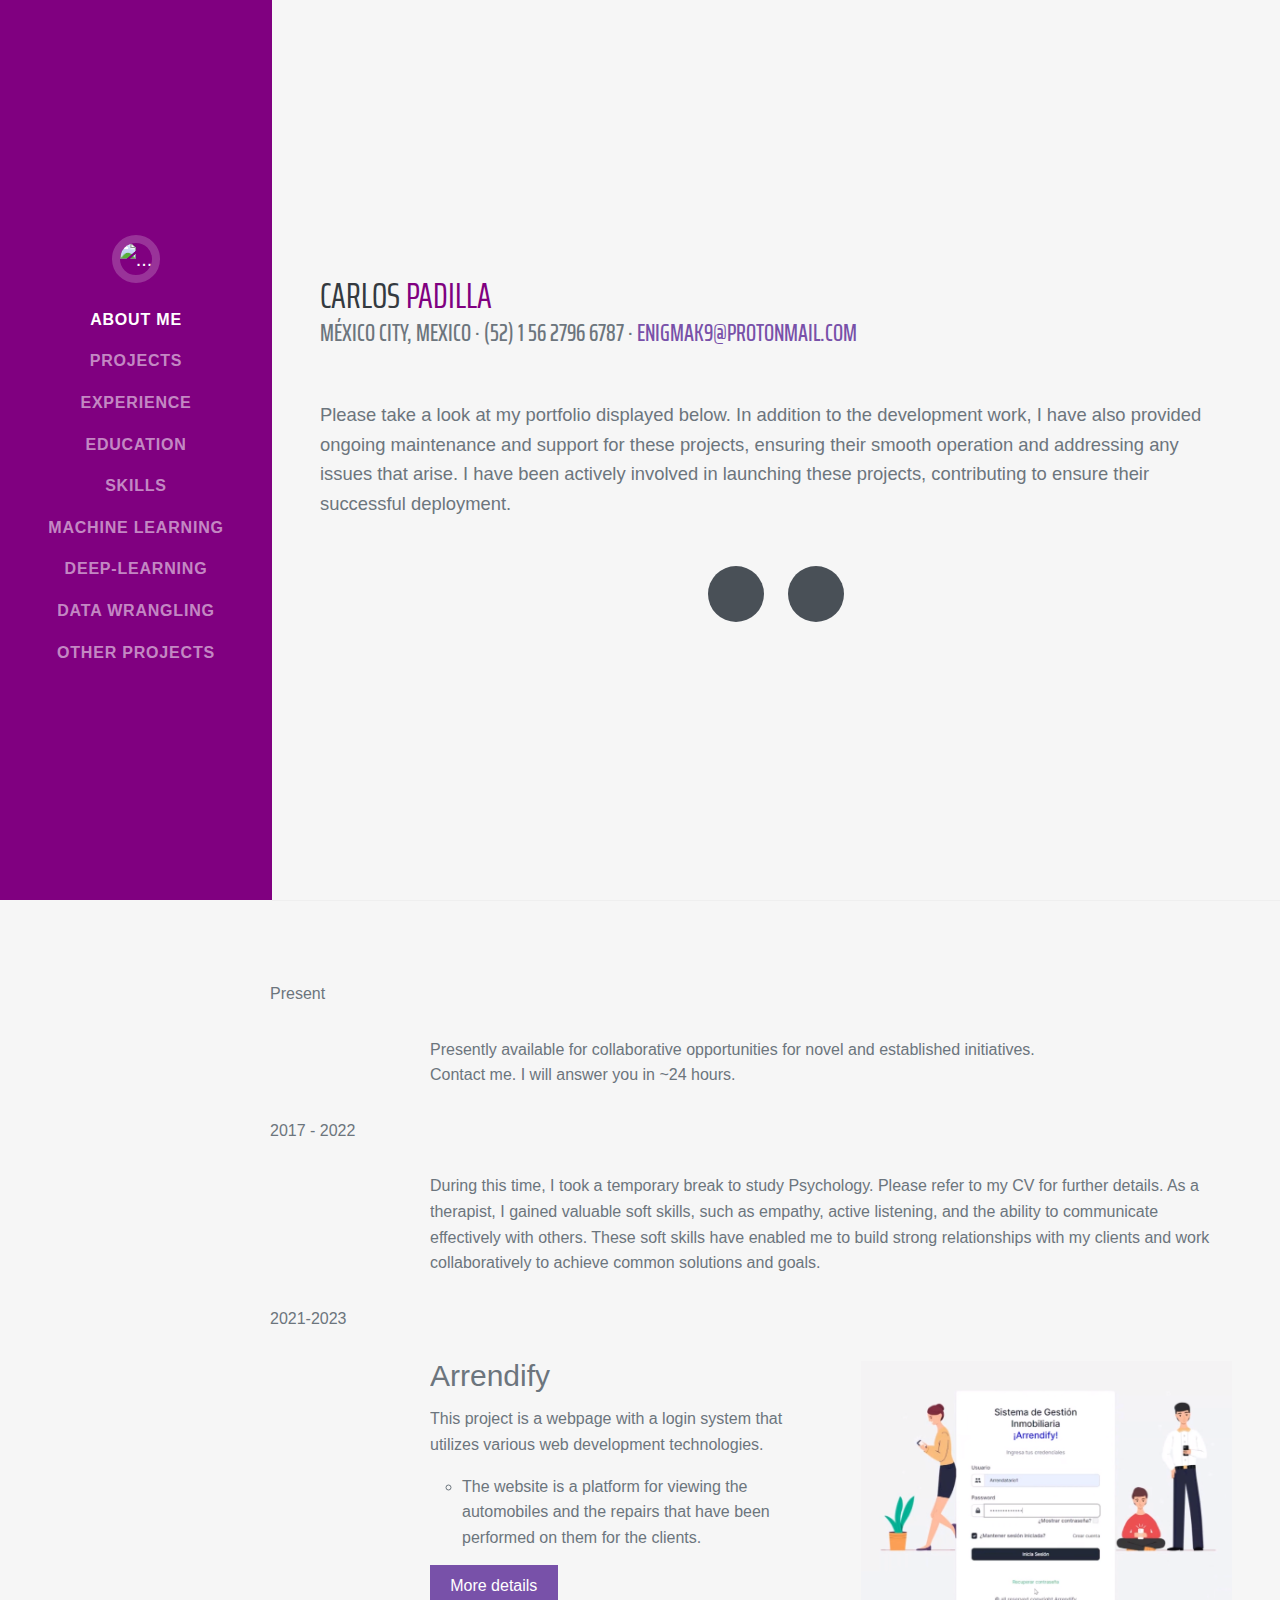
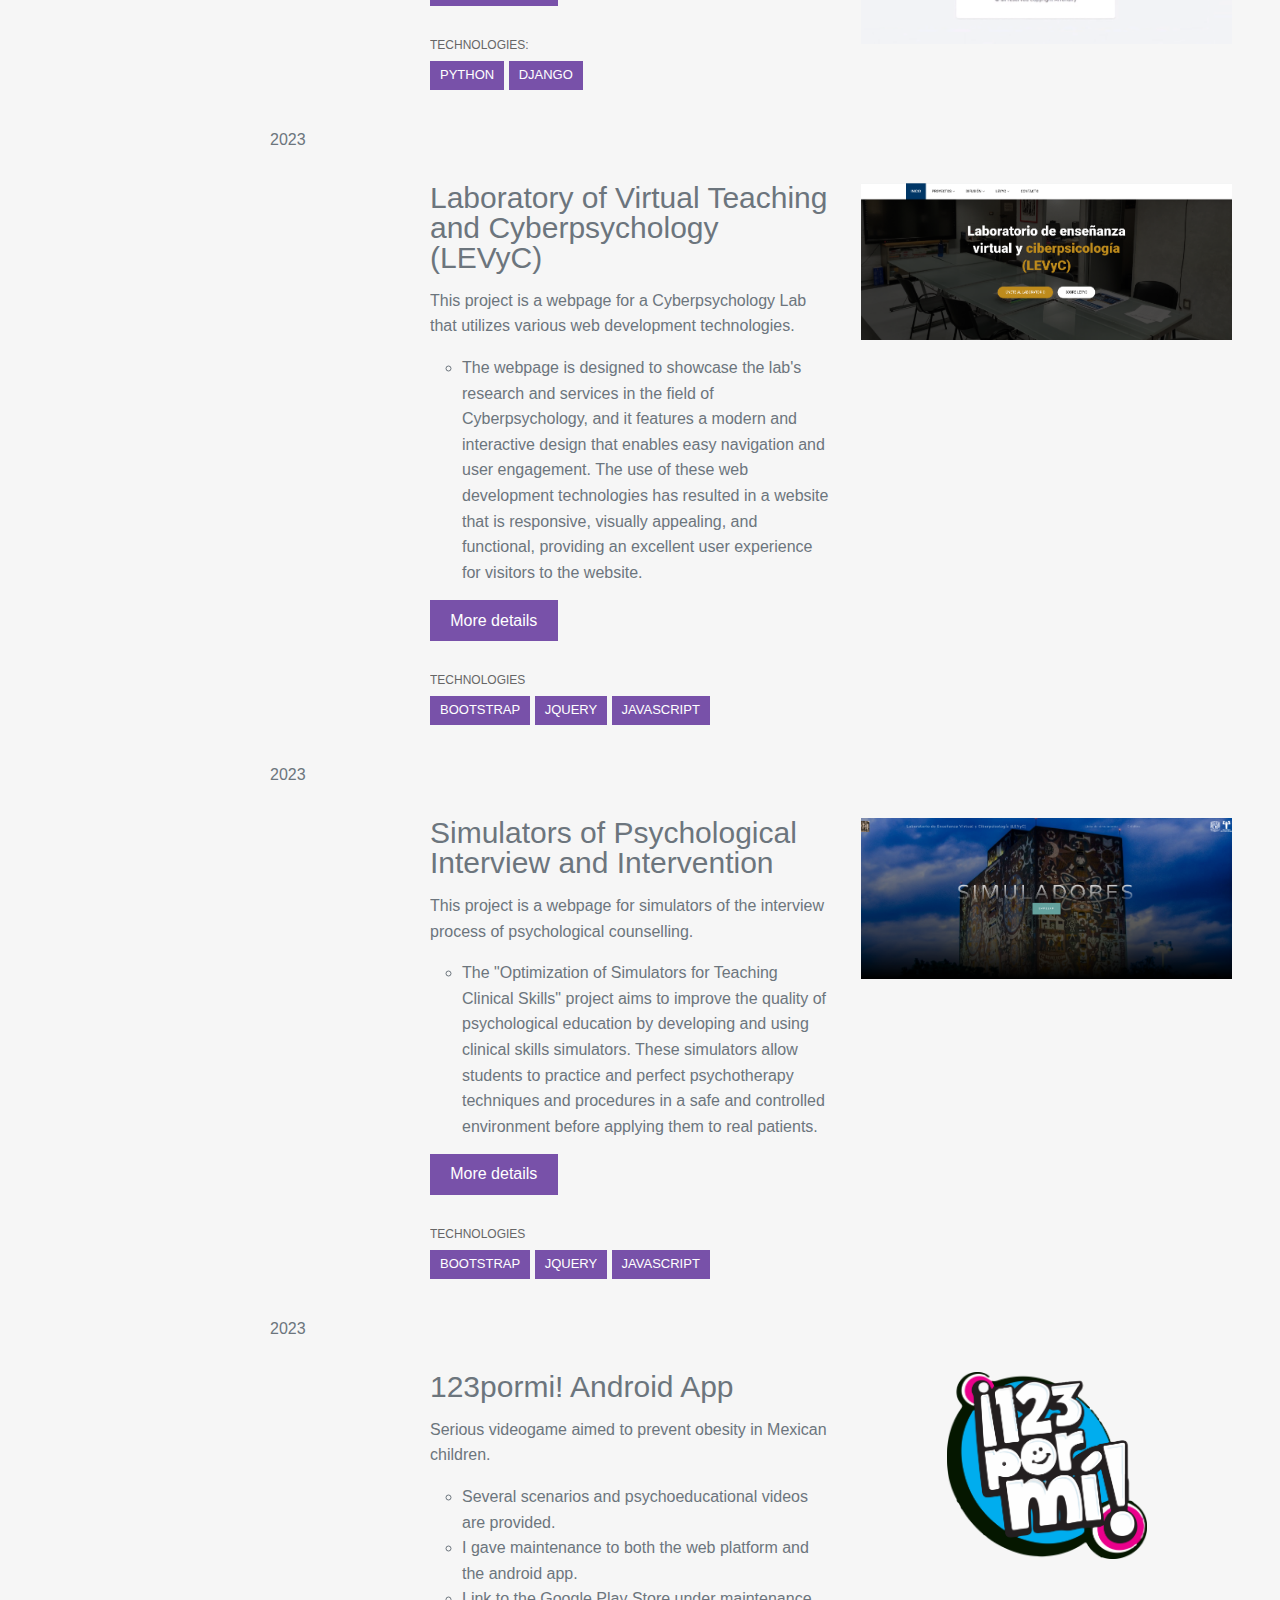
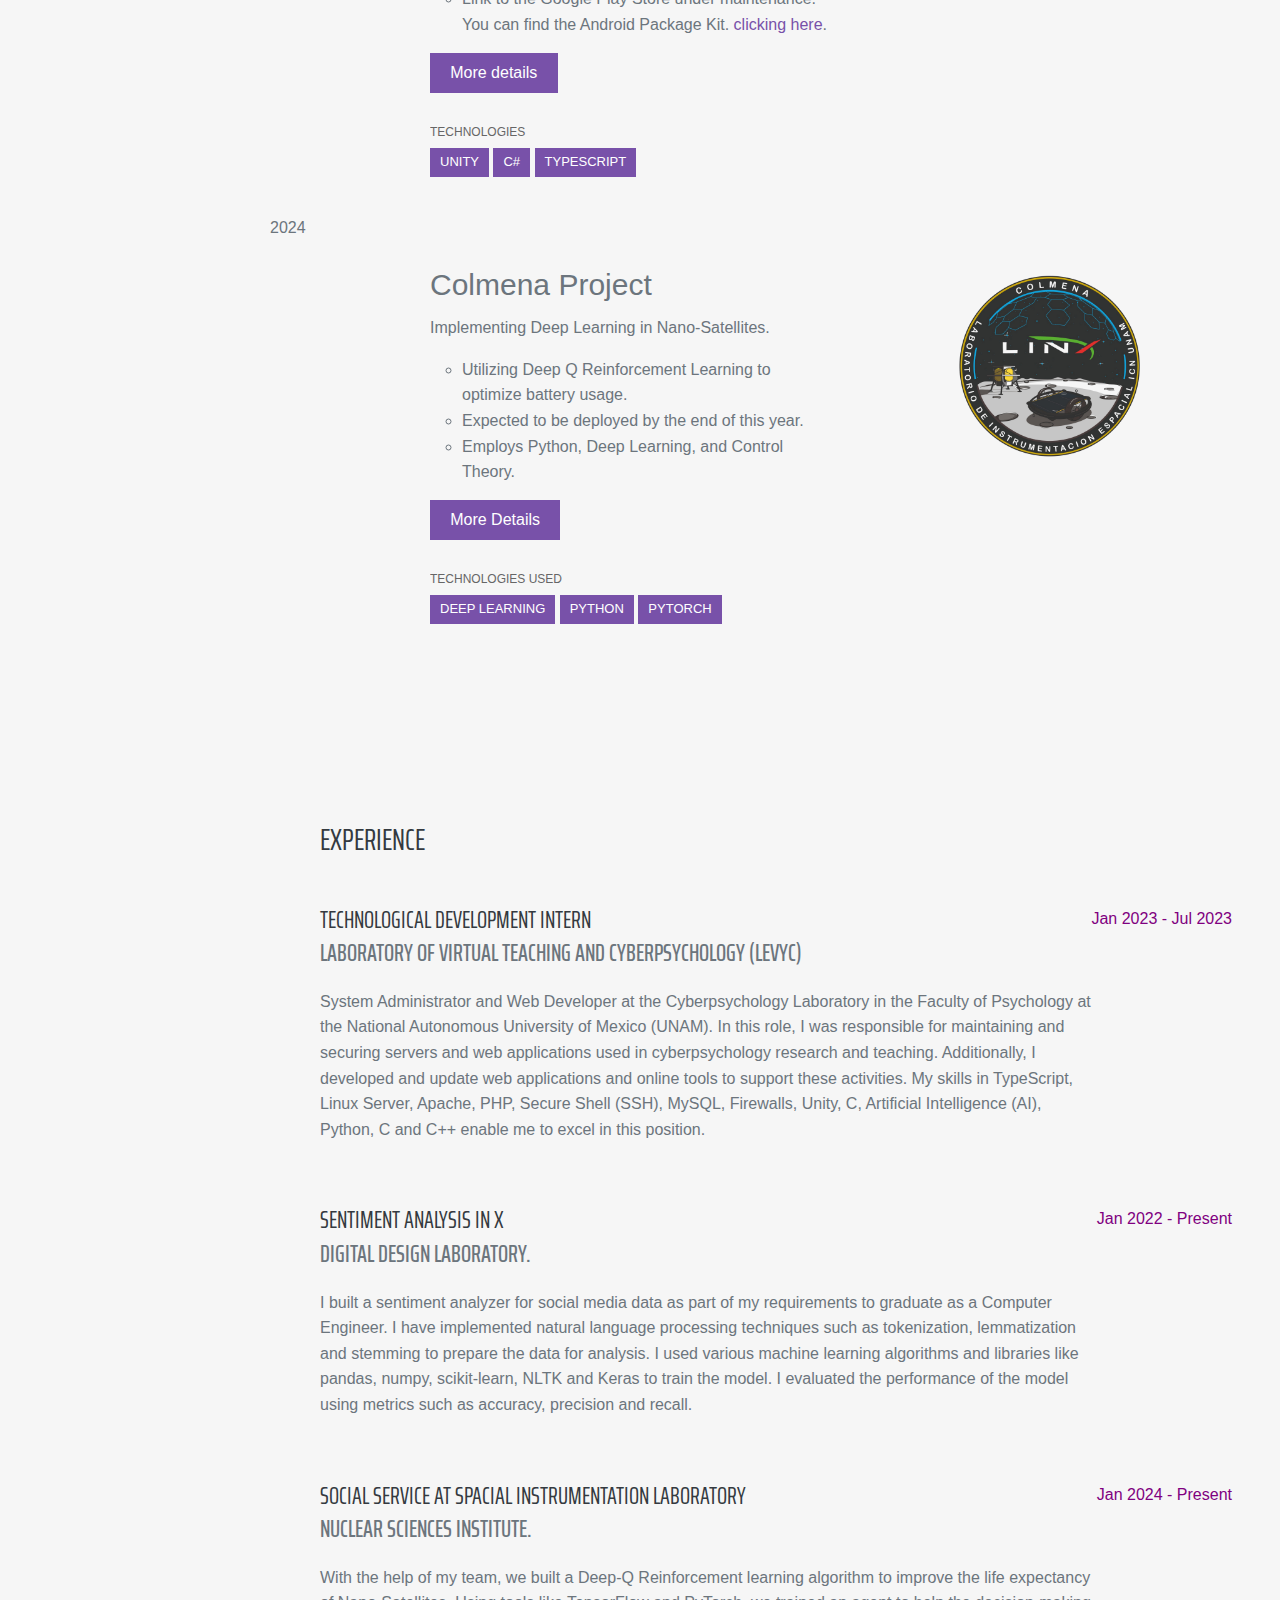
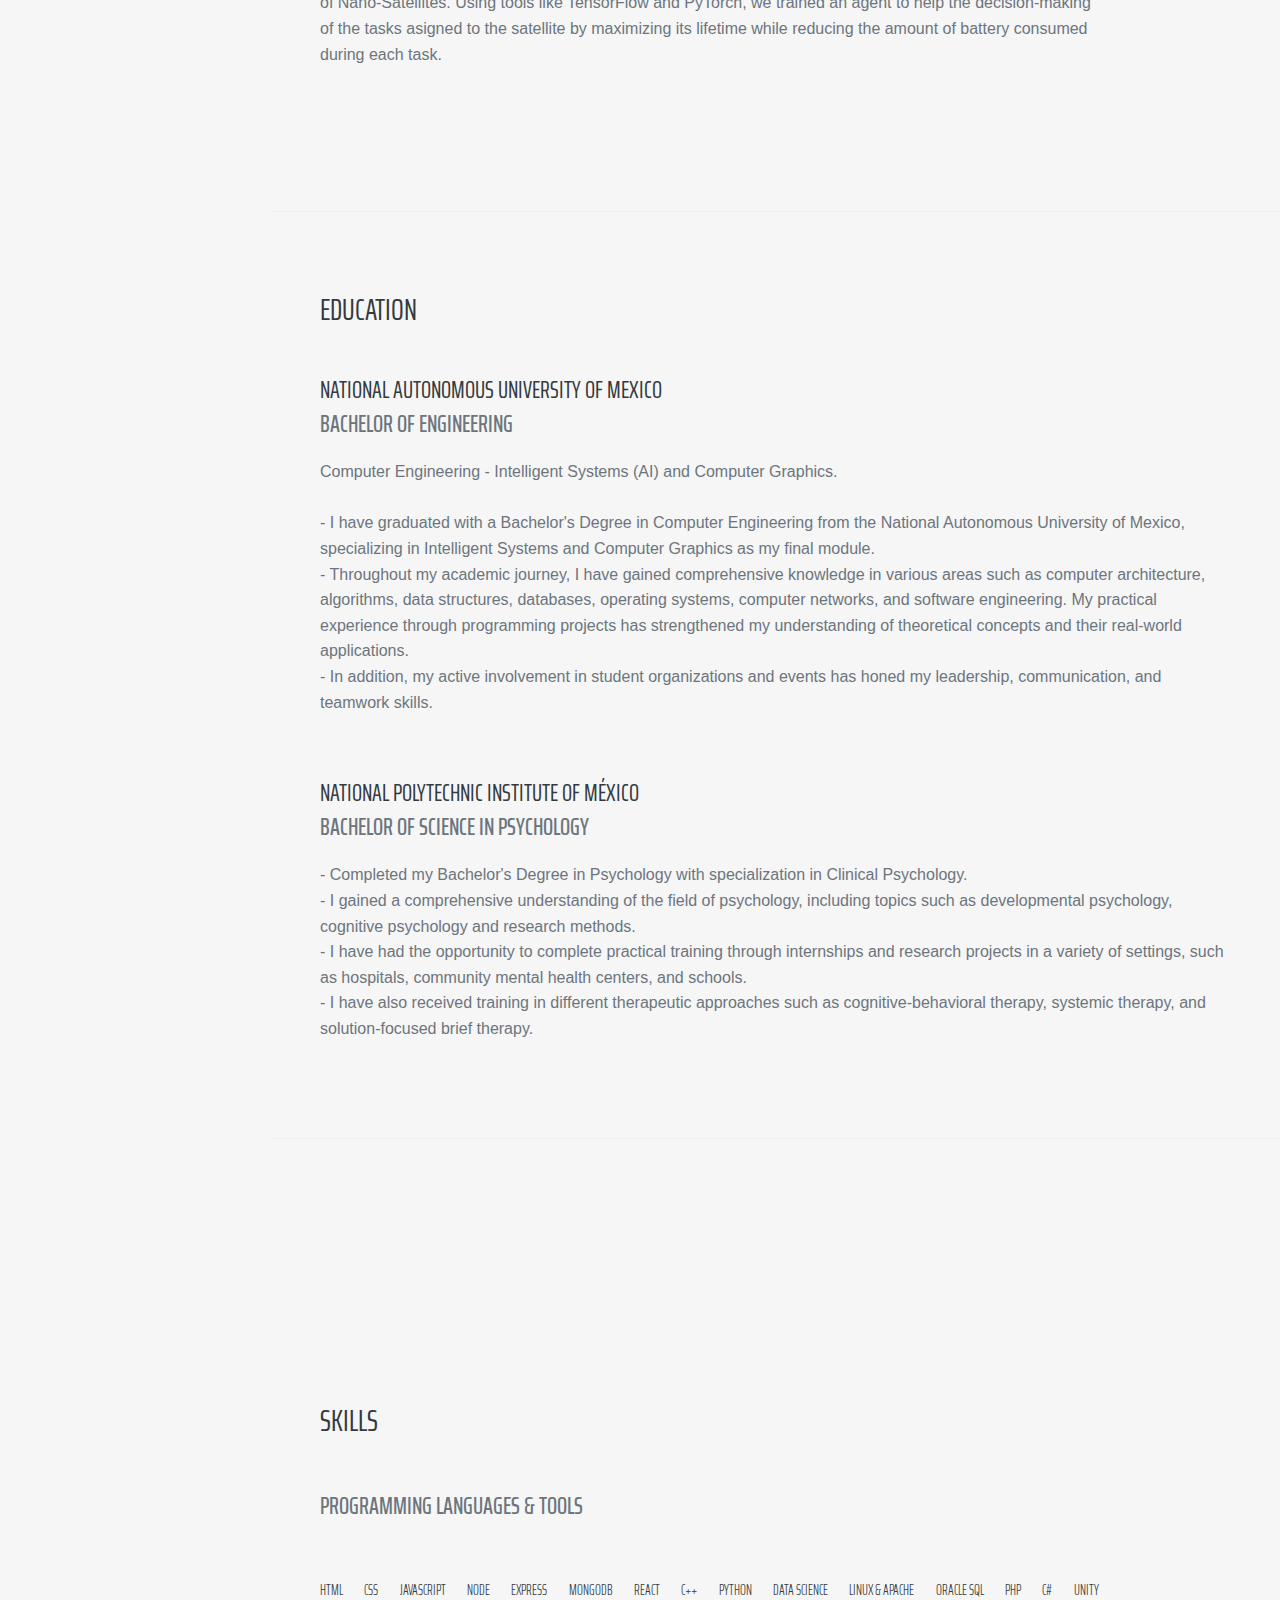
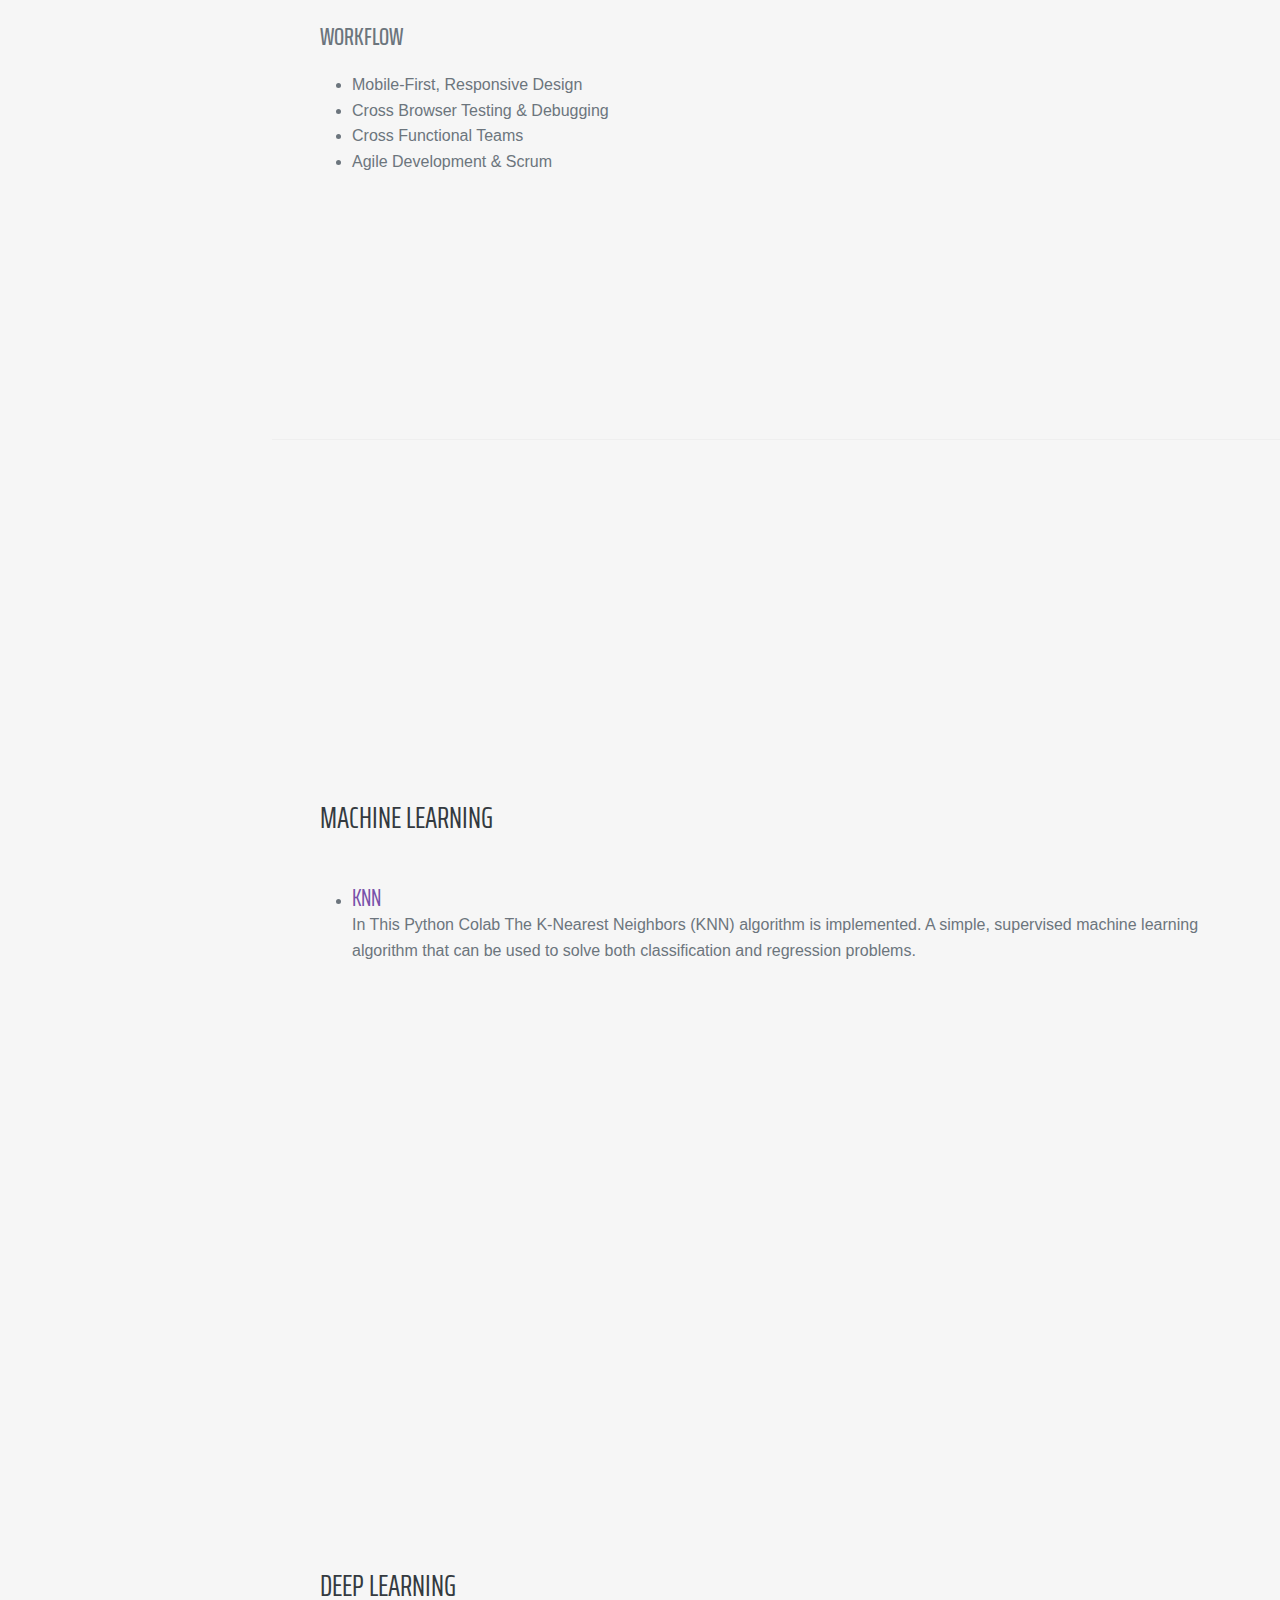
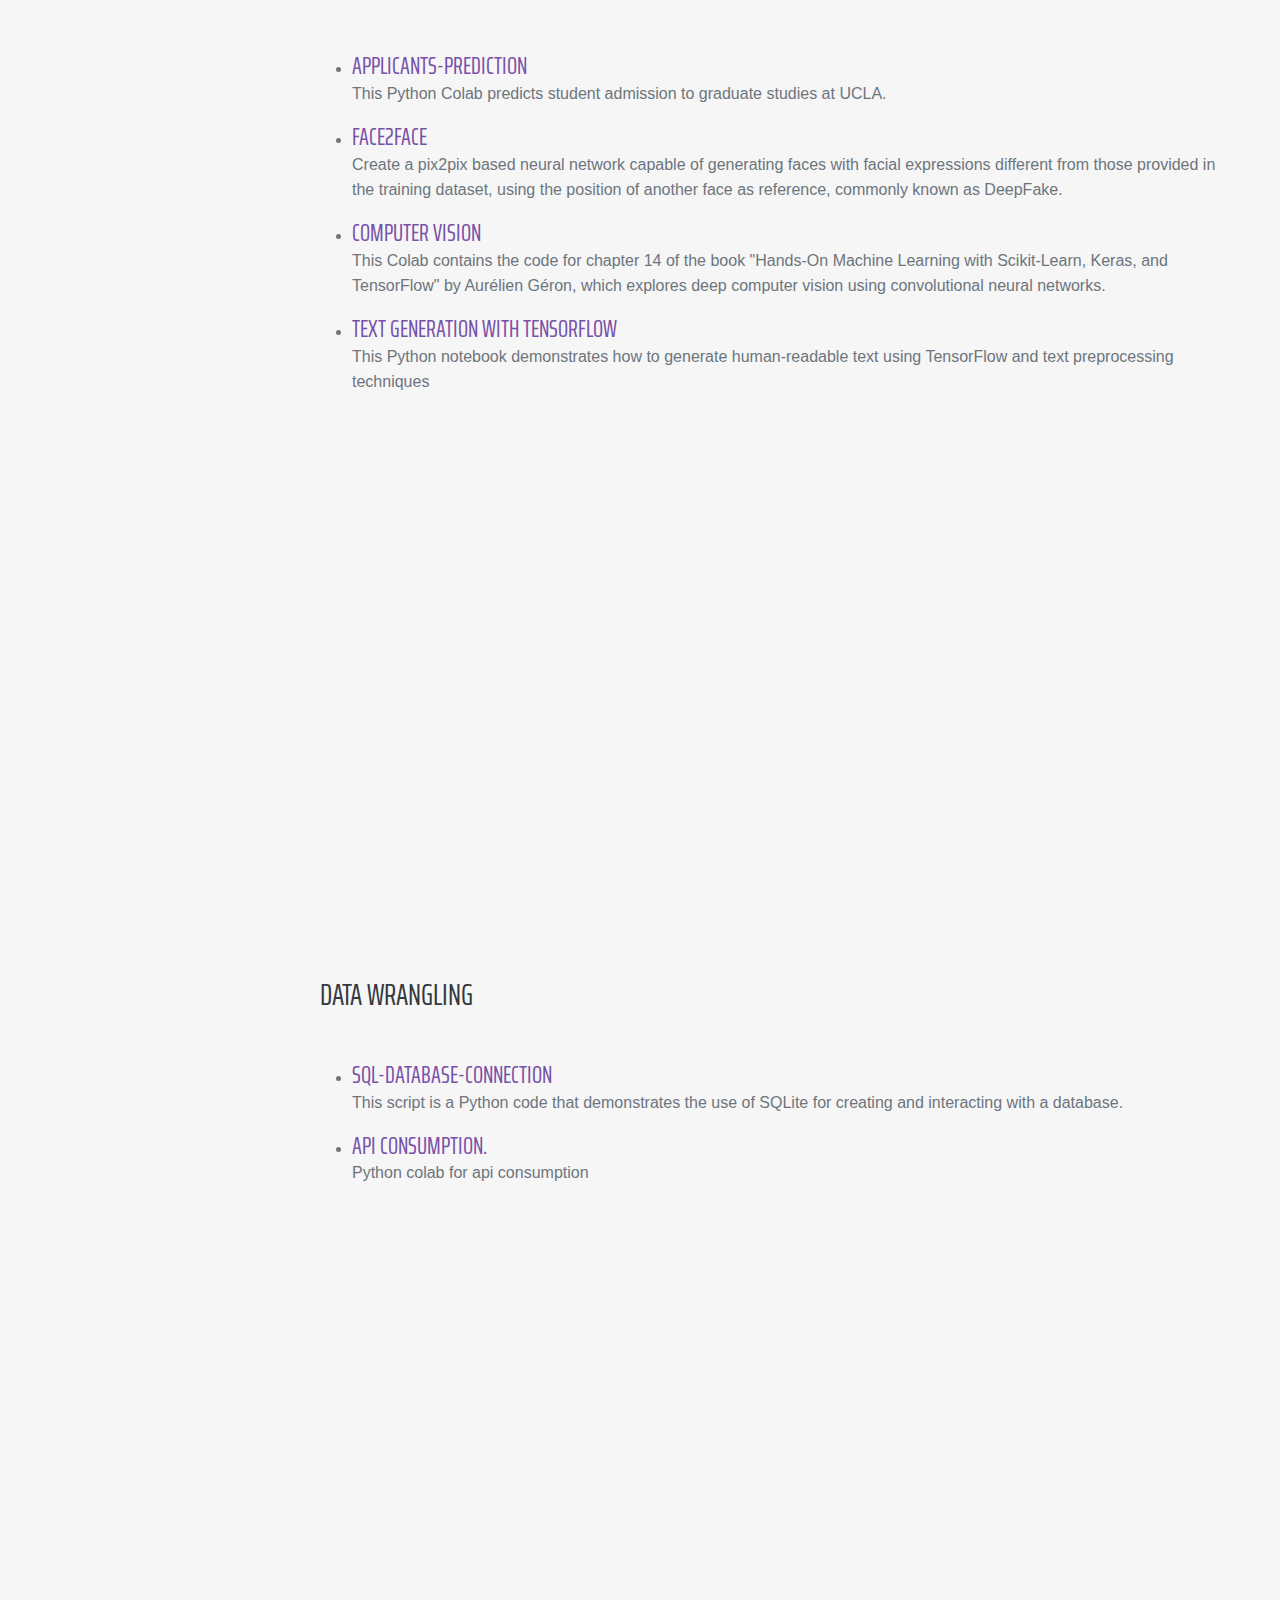
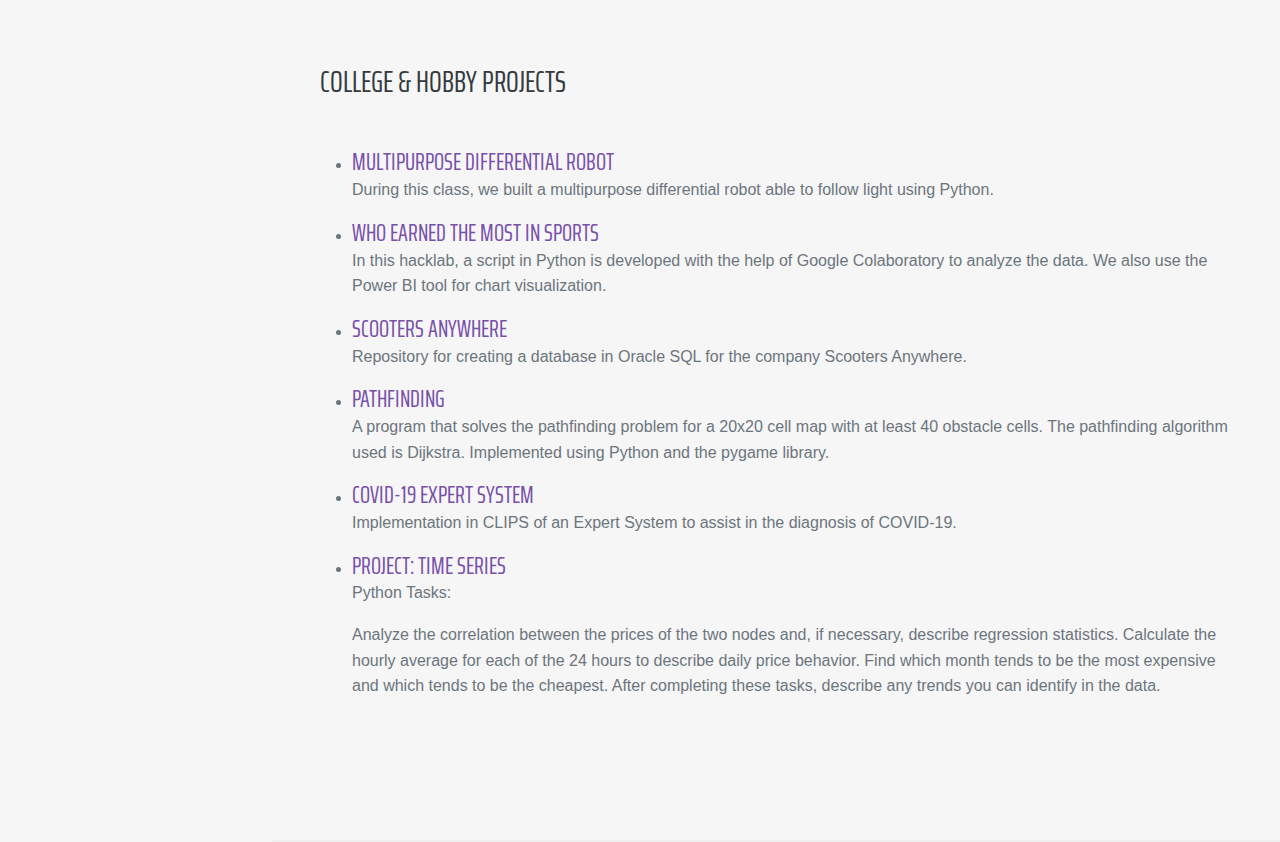
==== index.html @ 2b356ade "added linx, and improved images cropped and removed bg in some images" ====
<!DOCTYPE html>
<html lang="en">

<head>
  <meta charset="utf-8" />
  <meta name="viewport" content="width=device-width, initial-scale=1, shrink-to-fit=no" />
  <meta name="description" content="" />
  <meta name="author" content="" />
  <title>Resume - Ignacio Padilla</title>
  <link rel="icon" type="image/x-icon" href="assets/img/favicon.ico" />
  <!-- Font Awesome icons (free version)-->
  <script src="https://use.fontawesome.com/releases/v6.3.0/js/all.js" crossorigin="anonymous"></script>
  <!-- Google fonts-->
  <link href="https://fonts.googleapis.com/css?family=Saira+Extra+Condensed:500,700" rel="stylesheet" type="text/css" />
  <link href="https://fonts.googleapis.com/css?family=Muli:400,400i,800,800i" rel="stylesheet" type="text/css" />
  <!-- Core theme CSS (includes Bootstrap)-->
  <link href="/css/styles.css" rel="stylesheet" />
  <!--previous css styles-projects.css-->
  <link href="/css/styles-projects.css" rel="stylesheet" />
</head>
<body id="page-top">
  <!-- Navigation-->
  <nav class="navbar navbar-expand-lg navbar-dark bg-primary fixed-top" id="sideNav">
    <a class="navbar-brand js-scroll-trigger" href="#page-top">
      <span class="d-block d-lg-none">Ignacio Padilla</span>
      <span class="d-none d-lg-block"><img class="img-fluid img-profile rounded-circle mx-auto mb-2"
          src="https://avatars.githubusercontent.com/u/31253445?s=400&u=add2a0edf825d3ecbaa469f816aee7f6af780cb2&v=4"
          alt="..." /></span>
    </a>
    <button class="navbar-toggler" type="button" data-bs-toggle="collapse" data-bs-target="#navbarResponsive"
      aria-controls="navbarResponsive" aria-expanded="false" aria-label="Toggle navigation"><span
        class="navbar-toggler-icon"></span></button>
    <div class="collapse navbar-collapse" id="navbarResponsive">
      <ul class="navbar-nav">
        <li class="nav-item"><a class="nav-link js-scroll-trigger" href="#about">About me</a></li>
        <li class="nav-item"><a class="nav-link js-scroll-trigger" href="#projects">Projects</a></li>
        <li class="nav-item"><a class="nav-link js-scroll-trigger" href="#experience">Experience</a></li>
        <li class="nav-item"><a class="nav-link js-scroll-trigger" href="#education">Education</a></li>
        <li class="nav-item"><a class="nav-link js-scroll-trigger" href="#skills">Skills</a></li>
        <li class="nav-item"><a class="nav-link js-scroll-trigger" href="#machine-learning">Machine Learning</a></li>
        <li class="nav-item"><a class="nav-link js-scroll-trigger" href="#deep-learning">Deep-Learning</a></li>
        <li class="nav-item"><a class="nav-link js-scroll-trigger" href="#data-wrangling">Data Wrangling</a></li>
        <li class="nav-item"><a class="nav-link js-scroll-trigger" href="#other-projects">Other projects</a></li>
        <!--li class="nav-item"><a class="nav-link js-scroll-trigger" href="#interests">Interests</a></li-->
        <!--li class="nav-item"><a class="nav-link js-scroll-trigger" href="#awards">Awards</a></li-->
      </ul>
    </div>
  </nav>
  <!-- Page Content-->
  <div class="container-fluid p-0">
    <!-- About-->
    <section class="resume-section" id="about">
      <div class="resume-section-content">
        <h1 class="mb-0">
          Carlos
          <span class="text-primary">Padilla</span>
        </h1>
        <div class="subheading mb-5">
          México City, Mexico · (52) 1 56 2796 6787 ·
          <a href="mailto:enigmak9@protonmail.com">enigmak9@protonmail.com</a>
        </div>
        <p class="lead mb-5">Please take a look at my portfolio displayed below. In addition to the development
          work,
          I have also provided ongoing maintenance and support for these projects,
          ensuring their smooth operation and addressing any issues that arise.
          I have been actively involved in launching these projects, contributing to
          ensure their successful deployment.</p>
        <div class="social-icons">
          <a class="social-icon" href="https://www.linkedin.com/in/enigmak9"><i class="fab fa-linkedin-in"></i></a>
          <a class="social-icon" href="https://github.com/EnigmaK9"><i class="fab fa-github"></i></a>
        </div>
      </div>
    </section>
    <hr class="m-0" />


    <!-- Projects-->
    <section class="resume-section" id="projects">
      <div class="timeline portfolio-timeline">
        <ul>
          <li class="timeline_element timeline_element--now project">
            <div class="timeline_element-date">
              <time class="timeline_element-date-text">Present</time>
            </div>
            <div class="timeline_element-contents">
              <div class="project-text">
                <div class="project-description">
                  <strong>Presently available for collaborative opportunities for novel
                    and established initiatives.</strong><br />
                  <!--a href="/contact/"-->Contact me</a>. I will
                  answer you in ~24 hours.
                </div>
              </div>
            </div>
          </li>

          <li class="timeline_element timeline_element--now project">
            <div class="timeline_element-date">
              <time class="timeline_element-date-text">2017 - 2022</time>
            </div>
            <div class="timeline_element-contents">
              <div class="project-text">
                <div class="project-description">
                  During this time, I took a temporary break to study Psychology. Please refer to <!--a href="/cv/"-->my
                  CV</a> for further details. As a
                  therapist, I gained valuable soft skills, such as empathy, active listening, and the ability to
                  communicate effectively with others. These soft skills have enabled me to build strong relationships
                  with my clients and work collaboratively to achieve common solutions and goals.
                </div>
              </div>
            </div>
          </li>
          
          <li class="timeline_element project">
            <div class="timeline_element-date">
              <time class="timeline_element-date-text">2021-2023</time>
            </div>
            <div class="timeline_element-contents">
              <div class="project-text">
                <a class="project-link" href="/index.html">
                  <div class="project-title">Arrendify</div>
                </a>
                <div class="project-description">
                  <p><strong>This project is a webpage with a login system that utilizes various web development
                      technologies.</strong></p>
                  <ul>
                    <li> 
                      The website is a platform for viewing the automobiles and the repairs that have been performed on them for the clients.</li>
                  </ul>
                </div>
                <a class="project-readmore button button-red" href="https://arrendify.com/">
                  More details
                </a>
                <div class="project-technologies">
                  <div class="technologies-title">Technologies:</div>
                  <ul class="tech-tags">
                    <li><a href="https://www.python.org/" rel="nofollow" target="_blank">Python</a></li>
                    <li><a href="https://www.djangoproject.com/" rel="nofollow" target="_blank">Django</a></li>
                  </ul>
                </div>
              </div>
              <div class="project-image">
                <a href="https://speed-service.com.mx/">
                  <img alt="Arrendify" src="/images/arrendify_cropped.png" />
                </a>
              </div>
            </div>
          </li>

          <li class="timeline_element project">
            <div class="timeline_element-date">
              <time class="timeline_element-date-text">2023</time>
            </div>
            <div class="timeline_element-contents">
              <div class="project-text">
                <a class="project-link" href="/index.html">
                  <div class="project-title">Laboratory of Virtual Teaching and Cyberpsychology (LEVyC)</div>
                </a>
                <div class="project-description">
                  <p><strong>This project is a webpage for a Cyberpsychology Lab that utilizes various web development
                      technologies.</strong></p>
                  <ul>
                    <li> The webpage is designed to showcase the lab's research and services in the field of
                      Cyberpsychology, and it features a modern and interactive design that enables easy navigation
                      and user engagement.
                      The use of these web development technologies has resulted in a website that is responsive,
                      visually appealing, and
                      functional, providing an excellent user experience for visitors to the website.</li>
                  </ul>
                </div>
                <a class="project-readmore button button-red" href="https://ciberpsicologia.unam.mx">
                  More details
                </a>
                <div class="project-technologies">
                  <div class="technologies-title">Technologies</div>
                  <ul class="tech-tags">
                    <li><a href="https://getbootstrap.com/" rel="nofollow" target="_blank">Bootstrap</a></li>
                    <li><a href="https://jquery.com/" rel="nofollow" target="_blank">JQuery</a></li>
                    <li><a href="https://www.ecma-international.org/publications-and-standards/standards/ecma-262/"
                        rel="nofollow" target="_blank">Javascript</a></li>
                  </ul>
                </div>
              </div>
              <div class="project-image">
                <a href="https://ciberpsicologia.unam.mx">
                  <img alt="LEVyC" src="/images/levyc-main-page.png" />
                </a>
              </div>
            </div>
          </li>

          <li class="timeline_element project">
            <div class="timeline_element-date">
              <time class="timeline_element-date-text">2023</time>
            </div>
            <div class="timeline_element-contents">
              <div class="project-text">
                <a class="project-link" href="/index.html">
                  <div class="project-title">Simulators of Psychological Interview and Intervention</div>
                </a>
                <div class="project-description">
                  <p><strong>This project is a webpage for simulators of the interview process of
                      psychological counselling.
                    </strong></p>
                  <ul>
                    <li> The "Optimization of Simulators for Teaching Clinical Skills" project
                      aims to improve the quality of psychological education by developing and using clinical skills
                      simulators. These simulators allow students to practice and perfect psychotherapy techniques
                      and procedures in a safe and controlled environment before applying them to real patients.
                    </li>
                  </ul>
                </div>
                <a class="project-readmore button button-red"
                  href="https://ciberpsicologia.unam.mx/SimuladoresLevyc/Simuladores.html">
                  More details
                </a>
                <div class="project-technologies">
                  <div class="technologies-title">Technologies</div>
                  <ul class="tech-tags">
                    <li><a href="https://getbootstrap.com/" rel="nofollow" target="_blank">Bootstrap</a></li>
                    <li><a href="https://jquery.com/" rel="nofollow" target="_blank">JQuery</a></li>
                    <li><a href="https://www.ecma-international.org/publications-and-standards/standards/ecma-262/"
                        rel="nofollow" target="_blank">Javascript</a></li>
                  </ul>
                </div>
              </div>
              <div class="project-image">
                <a="https: //ciberpsicologia.unam.mx/SimuladoresLevyc/Simuladores.html">
                  <img alt="LEVyC" src="/images/simulators.png" />
                  </a>
              </div>
            </div>
          </li>
          <!--Added a comment-->
          <li class="timeline_element project">
            <div class="timeline_element-date">
              <time class="timeline_element-date-text">2023</time>
            </div>
            <div class="timeline_element-contents">
              <div class="project-text">
                <a class="project-link" href="/index.html">
                  <div class="project-title">123pormi! Android App</div>
                </a>
                <div class="project-description">
                  <p><strong>Serious videogame aimed to prevent obesity in Mexican children.</strong></p>
                  <ul>
                    <li>Several scenarios and psychoeducational videos are provided.</li>
                    <li>I gave maintenance to both the web platform and the android app.</li>
                    <li>Link to the Google Play Store under maintenance. You can find the Android Package Kit.
                      <a href="https://anonfiles.com/f9D0fdweza/base_apk">clicking here</a>.
                    </li>
                  </ul>
                </div>
                <a class="project-readmore button button-red" href="https://www.ciberpsicontigo.unam.mx/123pormi/#/">
                  More details
                </a>
                <div class="project-technologies">
                  <div class="technologies-title">Technologies</div>
                  <ul class="tech-tags">
                    <li><a href="https://unity.com/es/" rel="nofollow" target="_blank">Unity</a></li>
                    <li><a href="https://jquery.com/https://learn.microsoft.com/en-us/dotnet/csharp/tour-of-csharp/" rel="nofollow" target="_blank">C#</a></li>
                    <li><a href="https://www.ecma-international.org/publications-and-standards/standards/ecma-262/"
                        rel="nofollow" target="_blank">Typescript</a></li>
                  </ul>
                </div>
              </div>
              <div class="project-image">
                <a href="https://www.ciberpsicontigo.unam.mx/123pormi/#/">
                  <img alt="LEVyC" src="/images/logo_123pormi.png" style="width: 200px;" />
                </a>
              </div>
            </div>
          </li>

          <!--Added a comment-->
          <li class="timeline_element project">
            <div class="timeline_element-date">
                <time class="timeline_element-date-text">2024</time>
            </div>
            <div class="timeline_element-contents">
                <div class="project-text">
                    <a class="project-link" href="/index.html">
                        <div class="project-title">Colmena Project</div>
                    </a>
                    <div class="project-description">
                        <p><strong>Implementing Deep Learning in Nano-Satellites.</strong></p>
                        <ul>
                            <li>Utilizing Deep Q Reinforcement Learning to optimize battery usage.</li>
                            <li>Expected to be deployed by the end of this year.</li>
                            <li>Employs Python, Deep Learning, and Control Theory.</li>
                        </ul>
                    </div>
                    <a class="project-readmore button button-red" href="https://linx.nucleares.unam.mx/colmena/">
                        More Details
                    </a>
                    <div class="project-technologies">
                        <div class="technologies-title">Technologies Used</div>
                        <ul class="tech-tags">
                            <li><a href="https://aws.amazon.com/es/what-is/deep-learning/" rel="nofollow" target="_blank">Deep Learning</a></li>
                            <li><a href="https://www.python.org/" rel="nofollow" target="_blank">Python</a></li>
                            <li><a href="https://pytorch.org/" rel="nofollow" target="_blank">Pytorch</a></li>
                        </ul>
                    </div>
                </div>
                <div class="project-image">
                    <a href="https://linx.nucleares.unam.mx/colmena/">
                        <img alt="Colmena" src="/images/colmena_no_white_bg.png" style="width: 200px;" />
                    </a>
                </div>
            </div>
        </li>
        

</body>
<!-- Agrega el enlace al asarchivo JavaScript de Font Awesomeasdasd -->
<script src="https://cdnjs.cloudflare.com/ajax/libs/font-awesome/5.15.3/js/all.min.js"></script>

</section>


<!-- Experience-->
<section class="resume-section" id="experience">
  <div class="resume-section-content">
    <h2 class="mb-5">Experience</h2>
    
    <!-- Technological Development Intern -->
    <div class="d-flex flex-column flex-md-row justify-content-between mb-5">
      <div class="flex-grow-1">
        <h3 class="mb-0">Technological Development Intern </h3>
        <div class="subheading mb-3">Laboratory of Virtual Teaching and Cyberpsychology (LEVyC)</div>
        <p>System Administrator and Web Developer at the Cyberpsychology Laboratory in the Faculty of
          Psychology at the National Autonomous University of Mexico (UNAM). In this role, I was responsible for
          maintaining and securing servers and
          web applications used in cyberpsychology research and teaching. Additionally, I developed and update web
          applications and online tools to
          support these activities. My skills in TypeScript, Linux Server, Apache, PHP, Secure Shell (SSH), MySQL,
          Firewalls, Unity, C, Artificial Intelligence
          (AI), Python, C and C++ enable me to excel in this position.</p>
      </div>
      <div class="flex-shrink-0"><span class="text-primary">Jan 2023 - Jul 2023</span></div>
    </div>

    <!-- Sentiment Analysis in X -->
    <div class="d-flex flex-column flex-md-row justify-content-between mb-5">
      <div class="flex-grow-1">
        <h3 class="mb-0">Sentiment Analysis in X</h3>
        <div class="subheading mb-3">Digital Design Laboratory.</div>
        <p>I built a sentiment analyzer for social media data as part of my requirements to graduate as a
          Computer Engineer. I have implemented natural
          language processing techniques such as tokenization, lemmatization and stemming to prepare
          the data for analysis. I used various machine
          learning algorithms and libraries like pandas, numpy, scikit‑learn, NLTK and Keras to train
          the model. I evaluated the performance of the model
          using metrics such as accuracy, precision and recall.</p>
      </div>
      <div class="flex-shrink-0"><span class="text-primary">Jan 2022 - Present</span></div>
    </div>

    <!-- Social Service at Spacial Instrumentation Laboratory -->
    <div class="d-flex flex-column flex-md-row justify-content-between mb-5">
      <div class="flex-grow-1">
        <h3 class="mb-0">Social Service at Spacial Instrumentation Laboratory</h3>
        <div class="subheading mb-3">Nuclear Sciences Institute.</div>
        <p>With the help of my team, we built a Deep-Q Reinforcement learning algorithm to improve the 
          life expectancy of Nano-Satellites. Using tools  like TensorFlow and PyTorch, we
          trained an agent to help the decision-making of the tasks asigned to the  satellite by 
          maximizing its lifetime while reducing the amount of battery consumed during  each task.</p>
      </div>
      <div class="flex-shrink-0"><span class="text-primary">Jan 2024 - Present</span></div>
    </div>
  </div>
</section>


<hr class="m-0" />
<!-- Education-->
<section class="resume-section" id="education">
  <div class="resume-section-content">
    <h2 class="mb-5">Education</h2>
    <div class="d-flex flex-column flex-md-row justify-content-between mb-5">
      <div class="flex-grow-1">
        <h3 class="mb-0">National Autonomous University of Mexico</h3>
        <div class="subheading mb-3">Bachelor of Engineering</div>
        <div>Computer Engineering - Intelligent Systems (AI) and Computer Graphics.</div>
        <br>
        <p> - I have graduated with a Bachelor's Degree in Computer Engineering from the National Autonomous University
          of Mexico, specializing in Intelligent Systems and Computer Graphics as my final module.
          <br>
          - Throughout my academic journey, I have gained comprehensive knowledge in various areas
          such as computer architecture, algorithms, data
          structures, databases, operating systems, computer networks, and software engineering.
          My practical experience through programming projects has strengthened my understanding of
          theoretical concepts and their real‑world applications.
          <br>
          - In addition, my active involvement in student organizations and events has honed my
          leadership, communication, and teamwork skills.
          
        </p>
      </div>
      <!--div class="flex-shrink-0"><span class="text-primary">August 2012 - December 2018</span></div-->
    </div>
    <div class="d-flex flex-column flex-md-row justify-content-between">
      <div class="flex-grow-1">
        <h3 class="mb-0">National Polytechnic Institute of México</h3>
        <div class="subheading mb-3">Bachelor of Science in Psychology</div>
        <p>- Completed my Bachelor's Degree in Psychology
          with specialization in Clinical Psychology.
          <br>
          - I gained a comprehensive understanding of the field of psychology, including topics such
          as developmental psychology, cognitive psychology
          and research methods.
          <br>
          - I have had the opportunity to complete practical training through internships and research
          projects in a variety of settings, such as hospitals,
          community mental health centers, and schools.
          <br>
          - I have also received training in different therapeutic approaches such as
          cognitive‑behavioral therapy, systemic therapy, and solution‑focused
          brief therapy.
        </p>
      </div>
      <!--div class="flex-shrink-0"><span class="text-primary">August 2016 - May 2022</span></div-->
    </div>
  </div>
</section>
<hr class="m-0" />
<!-- Skills-->
<section class="resume-section" id="skills">
  <div class="resume-section-content">
    <h2 class="mb-5">Skills</h2>
    <div class="subheading mb-3">Programming Languages & Tools</div>
    <div class="list-inline dev-icons">
      <div class="skill-item list-inline-item">
        <i class="fab fa-html5"></i>
        <h5>HTML</h5>
      </div>
      <div class="skill-item list-inline-item">
        <i class="fab fa-css3-alt"></i>
        <h5>CSS</h5>
      </div>
      <div class="skill-item list-inline-item">
        <i class="fab fa-js-square"></i>
        <h5>JavaScript</h5>
      </div>
      <div class="skill-item list-inline-item">
        <i class="fab fa-node"></i>
        <h5>Node</h5>
      </div>
      <div class="skill-item list-inline-item">
        <i class="fas fa-server"></i>
        <h5>Express</h5>
      </div>
      <div class="skill-item list-inline-item">
        <i class="fas fa-database"></i>
        <h5>MongoDB</h5>
      </div>
      <div class="skill-item list-inline-item">
        <i class="fab fa-react"></i>
        <h5>React</h5>
      </div>
      <div class="skill-item list-inline-item">
        <i class="fas fa-code"></i>
        <h5>C++</h5>
      </div>
      <div class="skill-item list-inline-item">
        <i class="fab fa-python"></i>
        <h5>Python</h5>
      </div>
      <div class="skill-item list-inline-item">
        <i class="fas fa-chart-line"></i>
        <h5>Data Science</h5>
      </div>
      <div class="skill-item list-inline-item">
        <i class="fab fa-linux"></i>
        <h5>Linux & Apache</h5>
      </div>
      <div class="skill-item list-inline-item">
        <i class="fas fa-database"></i>
        <h5>ORACLE SQL</h5>
      </div>
      <div class="skill-item list-inline-item">
        <i class="fab fa-php"></i>
        <h5>PHP</h5>
      </div>
      <div class="skill-item list-inline-item">
        <i class="fab fa-windows"></i>
        <h5>C#</h5>
      </div>
      <div class="skill-item list-inline-item">
        <i class="fab fa-unity"></i>
        <h5>Unity</h5>
      </div>
    </div>

    <div class="subheading mb-3">Workflow</div>
    <ul class="fa-ul mb-0">
      <li>
        <span class="fa-li"><i class="fas fa-check"></i></span>
        Mobile-First, Responsive Design
      </li>
      <li>
        <span class="fa-li"><i class="fas fa-check"></i></span>
        Cross Browser Testing & Debugging
      </li>
      <li>
        <span class="fa-li"><i class="fas fa-check"></i></span>
        Cross Functional Teams
      </li>
      <li>
        <span class="fa-li"><i class="fas fa-check"></i></span>
        Agile Development & Scrum
      </li>
    </ul>
  </div>
</section>

<hr class="m-0" />
<section class="resume-section" id="machine-learning">
  <div class="resume-section-content">
    <h2 class="mb-5">Machine Learning</h2>


    <div id="main">
      <ul id="work-list">
        <li>
          <h3><a
              href=https://colab.research.google.com/drive/1l8EJy-fHAlmh2yy8hlN6-XImQypQFI7d#scrollTo=84XQn4bqYtGT>KNN</a>
          </h3>
          <p id="work-item-1">In This Python Colab The K-Nearest Neighbors (KNN) algorithm is implemented. A simple, supervised machine learning 
            algorithm that can be used to solve both classification and regression problems. </p>
        </li>
    </div>
</section>

<section class="resume-section" id="deep-learning">
  <div class="resume-section-content">
    <h2 class="mb-5">Deep Learning</h2>


    <div id="main">
      <ul id="work-list">
        <li>
          <h3><a
              href=https://colab.research.google.com/drive/1yhcySYPlvyvZqQUGQ_-yI7UNzK0vlK7I>applicants-prediction</a>
          </h3>
          <p id="work-item-1">This Python Colab predicts student admission to graduate studies at UCLA.</p>
        </li>
        <li>
          <h3><a href="https://github.com/penserbjorne/face2face">face2face</a></h3>
          <p id="work-item-2">Create a pix2pix based neural network capable of
            generating faces with facial expressions different from those provided
            in the training dataset, using the position of another face as reference,
            commonly known as DeepFake.</p>
        </li>
        <li>
          <h3><a href="https://colab.research.google.com/drive/1HxGXpr92KNw12QRUfyNZxIIpAOVnRKxN">Computer Vision</a>
          </h3>
          <p id="work-item-3"> This Colab contains the code for chapter 14 of the book
            "Hands-On Machine Learning with Scikit-Learn, Keras, and TensorFlow" by Aurélien
            Géron, which explores deep computer vision using convolutional neural networks.
        </li>
        <li>
          <h3><a href="https://colab.research.google.com/drive/1tPJ-MMP5Pa67pHLPuxxC_TMOTLL-9Bj8">Text Generation with
              Tensorflow</a></h3>
          <p id="work-item-4"> This Python notebook demonstrates how to generate human-readable
            text using TensorFlow and text preprocessing techniques
        </li>
    </div>
</section>

<section class="resume-section" id="data-wrangling">
  <div class="resume-section-content">
    <h2 class="mb-5">Data Wrangling</h2>
    <div id="main">
      <ul id="work-list">
        <li>
          <h3><a
              href=https://colab.research.google.com/drive/1t1kZO1EMnrwBPP-CLPSXlBmwC4HEmnwJ>sql-database-connection</a>
          </h3>
          <p id="work-item-1">This script is a Python code that demonstrates the use of SQLite for creating and
            interacting with a database.</p>
        </li>
        <li>
          <h3><a
              href=https://colab.research.google.com/drive/1iAmQek7BySdy_OYgbIERXhkDct1BAUgp#scrollTo=OpwVS8BvpHC7>API consumption.</a>
          </h3>
          <p id="work-item-1">Python colab for api consumption</p>
        </li>
    </div>
</section>



<!--College & Hobby Projects-->
<section class="resume-section" id="other-projects">
  <div class="resume-section-content">
    <h2 class="mb-5">College & Hobby Projects</h2>
    <div id="main">
      <ul>
        <li>
          <h3><a href=https://photos.app.goo.gl/vb96uAA9v5Z3JeT67>Multipurpose differential robot
          </a></h3>
          <p id="work-item-3">During this class, we built a multipurpose differential robot able to follow light using Python.</p>
        </li>
        <li>
          <h3><a href=https://github.com/EnigmaK9/data-science-who-earned-the-most-in-sports>Who earned the most in
              sports</a></h3>
          <p id="work-item-3">In this hacklab, a script in Python is developed with the help of Google Colaboratory to
            analyze
            the data. We also use the Power BI tool for chart visualization.</p>
        </li>
        
        <li>
          <h3><a href=https://github.com/saulaxel/scooters-anywhere-bd10-01>Scooters Anywhere</a></h3>
          <p id="work-item-4">Repository for creating a database in Oracle SQL for the company Scooters Anywhere.</p>
        </li>
        <li>
          <h3><a href=https://github.com/EnigmaK9/pathfinding>Pathfinding</a></h3>
          <p id="work-item-5">A program that solves the pathfinding problem for a 20x20 cell map with at least 40
            obstacle cells. The pathfinding algorithm used is Dijkstra.
            Implemented using Python and the pygame library. </p>
        </li>
        <li>
          <h3><a href=https://github.com/EnigmaK9/covid19>COVID-19 Expert System</a></h3>
          <p id="work-item-6">Implementation in CLIPS of an Expert System to assist in the
            diagnosis of COVID-19.</p>
        </li>
        <li>
          <h3><a href="https://github.com/EnigmaK9/xts">Project: Time Series</a></h3>
          <p id="work-item-1">Python Tasks:</p>
          <p>
            Analyze the correlation between the prices of the two nodes and, if necessary, describe regression statistics.
            Calculate the hourly average for each of the 24 hours to describe daily price behavior.
            Find which month tends to be the most expensive and which tends to be the cheapest.
            After completing these tasks, describe any trends you can identify in the data.
        </p>
        </li>     
      </ul>
    </div>

</section>
<hr class="m-0" />

</section>
<!-- Interests-->
<!--section class="resume-section" id="interests">
            <div class="resume-section-content">
                <h2 class="mb-5">Interests</h2>
                <p>Apart from being a web developer, I enjoy most of my time being outdoors. In the winter, I am an avid
                    skier and novice ice climber. During the warmer months here in Colorado, I enjoy mountain biking,
                    free climbing, and kayaking.</p>
                <p class="mb-0">When forced indoors, I follow a number of sci-fi and fantasy genre movies and television
                    shows, I am an aspiring chef, and I spend a large amount of my free time exploring the latest
                    technology advancements in the front-end web development world.</p>
            </div>
        </section-->
<hr class="m-0" />
<!-- Awards-->
<!--section class="resume-section" id="awards">
            <div class="resume-section-content">
                <h2 class="mb-5">Awards & Certifications</h2>
                <ul class="fa-ul mb-0">
                    <li>
                        <span class="fa-li"><i class="fas fa-trophy text-warning"></i></span>
                        Google Analytics Certified Developer
                    </li>
                    <li>
                        <span class="fa-li"><i class="fas fa-trophy text-warning"></i></span>
                        Mobile Web Specialist - Google Certification
                    </li>
                    <li>
                        <span class="fa-li"><i class="fas fa-trophy text-warning"></i></span>
                        1
                        <sup>st</sup>
                        Place - University of Colorado Boulder - Emerging Tech Competition 2009
                    </li>
                    <li>
                        <span class="fa-li"><i class="fas fa-trophy text-warning"></i></span>
                        1
                        <sup>st</sup>
                        Place - University of Colorado Boulder - Adobe Creative Jam 2008 (UI Design Category)
                    </li>
                    <li>
                        <span class="fa-li"><i class="fas fa-trophy text-warning"></i></span>
                        2
                        <sup>nd</sup>
                        Place - University of Colorado Boulder - Emerging Tech Competition 2008
                    </li>
                    <li>
                        <span class="fa-li"><i class="fas fa-trophy text-warning"></i></span>
                        1
                        <sup>st</sup>
                        Place - James Buchanan High School - Hackathon 2006
                    </li>
                    <li>
                        <span class="fa-li"><i class="fas fa-trophy text-warning"></i></span>
                        3
                        <sup>rd</sup>
                        Place - James Buchanan High School - Hackathon 2005
                    </li>
                </ul>
            </div!>
        </section-->
</div>
<!-- Bootstrap core JS-->
<script src="https://cdn.jsdelivr.net/npm/bootstrap@5.2.3/dist/js/bootstrap.bundle.min.js"></script>
<!-- Core theme JS-->
<script src="js/scripts.js"></script>
</body>

</html>
---- css/styles-projects.css ----
.fa,
.fa-stack {
  display: inline-block;
}
.main-navigation ul,
.site-sidebar .posts-list,
.tech-icons,
.tech-tags,
.timeline > ul {
  list-style: none;
}
.fa {
  font-style: normal;
  font-variant: normal;
  font-weight: normal;
  font-stretch: normal;
  line-height: 1;
  font-family: FontAwesome;
  font-size: inherit;
  text-rendering: auto;
  -webkit-font-smoothing: antialiased;
}
hr,
legend,
td,
th {
  padding: 0px;
}
img,
legend {
  border: 0px;
}

.social-icons {
  display: flex;
  justify-content: center;
  margin-top: 20px;
}

.dl-vertical dd,
.dl-vertical dt,
.main-navigation .navigation-extend-bar .social-icons,
.pull-left {
  float: left;
}
body,
h1,
h2,
h3,
h4,
h5,
h6 {
  margin: 0px;
}

.fa-twitter-square::before {
  content: "\f081"; /* Código del ícono de Twitter */
}

.fa-facebook-square::before {
  content: "\f082"; /* Código del ícono de Facebook */
}

.fa-linkedin-square::before {
  content: "\f08c"; /* Código del ícono de LinkedIn */
}

.fa-github-square::before {
  content: "\f092"; /* Código del ícono de GitHub */
}

.fa-bars::before,
.fa-navicon::before,
.fa-reorder::before {
  content: "";
}
.fa-envelope::before {
  content: "";
}
html {
  font-family: sans-serif;
  text-size-adjust: 100%;
  box-sizing: border-box;
}
article,
aside,
details,
figcaption,
figure,
footer,
header,
hgroup,
main,
nav,
section,
summary {
  display: block;
}
audio,
canvas,
progress,
video {
  display: inline-block;
  vertical-align: baseline;
}
audio:not([controls]) {
  display: none;
  height: 0px;
}
[hidden],
template {
  display: none;
}
a {
  background: 0px 0px;
}
a:active,
a:hover {
  outline: 0px;
}
abbr[title] {
  border-bottom: 1px dotted;
}
b,
optgroup,
strong {
  font-weight: 700;
}
dfn {
  font-style: italic;
}
mark {
  background: rgb(255, 255, 0);
  color: rgb(0, 0, 0);
}
small {
  font-size: 80%;
}
sub,
sup {
  font-size: 75%;
  line-height: 0;
  position: relative;
  vertical-align: baseline;
}
sup {
  top: -0.5em;
}
sub {
  bottom: -0.25em;
}
svg:not(:root) {
  overflow: hidden;
}
figure {
  margin: 1em 40px;
}
pre,
textarea {
  overflow: auto;
}
code,
kbd,
pre,
samp {
  font-family: monospace, monospace;
  font-size: 1em;
}
button,
input,
optgroup,
select,
textarea {
  color: inherit;
  font: inherit;
  margin: 0px;
}
button {
  overflow: visible;
}
.dl-vertical,
.site-sidebar {
  overflow: hidden;
}
button,
select {
  text-transform: none;
}
.main-navigation,
.person .person-content .person-title,
.site-sidebar .block .block-title,
h1,
h2,
h5 {
  text-transform: uppercase;
}
button,
html input[type="button"],
input[type="reset"],
input[type="submit"] {
  appearance: button;
  cursor: pointer;
}
button[disabled],
html input[disabled] {
  cursor: default;
}
input {
  line-height: normal;
}
input[type="checkbox"],
input[type="radio"] {
  box-sizing: border-box;
  padding: 0px;
}
input[type="number"]::-webkit-inner-spin-button,
input[type="number"]::-webkit-outer-spin-button {
  height: auto;
}
input[type="search"] {
  appearance: textfield;
  box-sizing: content-box;
}
input[type="search"]::-webkit-search-cancel-button,
input[type="search"]::-webkit-search-decoration {
  appearance: none;
}
fieldset {
  border: 1px solid silver;
  margin: 0px 2px;
  padding: 0.35em 0.625em 0.75em;
}
table {
  border-collapse: collapse;
  border-spacing: 0px;
}
*,
::after,
::before {
  box-sizing: inherit;
}

body {
  font: 300 16px / 1.6 Roboto, Helvetica, sans-serif;
}
.button.button-red,
.home-section,
.person,
.project-subtitle,
.project-title,
h1,
h2 {
  -webkit-font-smoothing: antialiased;
}
h1,
h2,
h3,
h4 {
  font-weight: 400;
}
::selection {
  color: rgb(255, 255, 255);
  background: #7851a9;
}
h1 {
  font-size: 36px;
}
h2 {
  font-size: 30px;
}
h3 {
  font-size: 24px;
}
h4 {
  font-size: 20px;
}
h5 {
  font-size: 14px;
  font-weight: 300;
}
a {
  text-decoration: none;
}
a:hover {
  text-decoration: underline;
}
strong {
  font-weight: 500;
}
hr {
  box-sizing: content-box;
  margin: 30px 0px;
  height: 1px;
  width: 100%;
  background: rgb(221, 221, 221);
  border: none;
}
.cv-tech-tags a:hover,
.main-navigation a,
.person,
.person:hover,
.portfolio-timeline .project-link,
.site-sidebar .posts-list a {
  text-decoration: none;
}
.button,
.icon,
.tech-icon {
  display: inline-block;
}
blockquote {
  margin-left: 50px;
  padding-left: 15px;
  border-left: 3px solid rgb(221, 221, 221);
}
.button {
  padding: 0.4em 0.8em;
  line-height: 1;
  margin-right: 1em;
}
.button.button-icon {
  padding: 0px;
  margin-right: 0.2em;
}
.button.button-red {
  background-color: #7851a9;
  border: 1px solid #7851a9;
  color: rgb(255, 255, 255);
  padding: 0.7em 1.2em;
  font-weight: 400;
}
.button.button-red:focus,
.button.button-red:hover {
  box-shadow: rgba(0, 0, 0, 0.15) 0px 1px 3px inset;
}
.button:not(.button-icon) .fa,
.button:not(.button-icon) .icon {
  padding-right: 0.3em;
}
.block-title a,
.social-icons.social-icons a {
  color: rgba(255, 255, 255, 0.6);
}
.block-title a:hover,
.social-icons.social-icons a:hover {
  color: rgb(255, 255, 255);
}
body {
  background: rgb(246, 246, 246);
}
.site-sidebar {
  top: 0px;
  bottom: 0px;
  left: 0px;
  position: fixed;
  z-index: 2;
  width: 25%;
  font-size: 14px;
  color: rgb(255, 255, 255);
  text-align: left;
  background:url("https://www.pixelstalk.net/wp-content/uploads/2016/06/Purple-galaxy-images-wallpapers.jpg") center/cover;
}
.site-sidebar .site-sidebar-inner {
  position: relative;
  height: 100%;
  overflow-y: auto;
  padding: 45px 40px;
}
.site-sidebar .site-sidebar-inner::-webkit-scrollbar {
  display: none;
}
.cv-header-meta,
.cv-section,
.cv-timeline-row,
.home-section .home-buttons,
.post .post-meta,
.row,
.tech-icons li,
.tech-tags li,
.timeline_element,
.timeline_element-contents {
  overflow: hidden;
}
.site-sidebar .block + .block {
  margin-top: 45px;
}
.site-sidebar .block .block-title {
  font-size: 11px;
  font-weight: 300;
  color: rgba(255, 255, 255, 0.5);
  margin-bottom: 15px;
}
.block-social {
  margin-top: 20px;
}
.site-sidebar .block-social {
  font-size: 22px;
}
html:not(.platform-mac) .site-sidebar .block-blog {
  display: none;
}
.person,
.site-sidebar .posts-list > li {
  display: block;
}
.site-sidebar .posts-list,
.site-sidebar .posts-list > li {
  margin: 0px;
  padding: 0px;
}
.site-sidebar .posts-list li {
  margin: 15px 0px;
}
.site-sidebar .posts-list a:focus .post-title,
.site-sidebar .posts-list a:hover .post-title {
  color: rgb(255, 255, 255);
}
.site-sidebar .posts-list .post-title {
  font-size: 14px;
  font-weight: 300;
  color: rgba(255, 255, 255, 0.6);
}
.site-sidebar .posts-list .post-date {
  color: rgba(204, 204, 204, 0.7);
  font-size: 13px;
  line-height: 24px;
  font-weight: 300;
  font-style: italic;
}
.person {
  color: inherit;
}
.site-sidebar .person {
  text-align: center;
}
.person .person-avatar {
  border-radius: 50%;
  margin-bottom: 10px;
}
.person .person-avatar .avatar {
  width: 152px;
  height: 152px;
  border-radius: 50%;
}

.person-avatar img {
  max-width:200%;
  height: auto;
  align-items: center;
}

.person .person-content {
  margin-left: -40px;
  margin-right: -40px;
}
.person .person-content .person-title {
  font-size: 22px;
  font-weight: 500;
}
.person .person-content .person-subtitle {
  font-size: 16px;
  font-weight: 300;
  text-transform: uppercase;
}
.main-navigation {
  margin: 45px -40px;
  line-height: 30px;
  position: relative;
  font-size: 14px;
}
.main-navigation .navigation-extend-bar {
  font-size: 18px;
  border-style: solid;
  border-color: rgba(255, 255, 255, 0.2);
  border-image: initial;
  border-width: 1px 0px;
  padding: 0px 20px;
  display: none;
}
.main-navigation .navigation-extend-bar a {
  display: inline-block;
}
.navigation-extend-button {
  display: flex;
  align-items: center;
  justify-content: center;
  margin-top: 20px;
}
.main-navigation .navigation-extend-bar .navigation-extend-button {
  width: 50%;
}
.main-navigation ul,
.main-navigation ul > li {
  margin: 0px;
  padding: 0px;
}
.main-navigation ul > li {
  display: block;
}
.main-navigation ul + ul {
  margin-top: 30px;
}
.main-navigation ul li {
  position: relative;
  padding: 0px 40px;
}
.main-navigation ul li a:hover,
.main-navigation ul li.current a {
  color: rgb(255, 255, 255);
}
.main-navigation a {
  color: rgba(255, 255, 255, 0.6);
  display: block;
}
.main-navigation a:focus,
.main-navigation a:hover {
  color: rgb(255, 255, 255);
}
.site-main {
  margin-left: 25%;
}
.site-main::before {
  position: fixed;
  inset: 0px auto 0px 0px;
  content: " ";
  display: block;
  width: 25%;
  background: url("../images/home-bg3.ef171b05.jpg") center top / cover
    no-repeat rgb(186, 186, 186);
}
.site-main .site-main-inner,
.timeline_element {
  position: relative;
}
.main-section {
  max-width: 850px;
  padding: 50px;
  color: rgb(3, 3, 3);
  background-image: linear-gradient(to bottom right, #e1d4f1, #eeecec);
}

.main-title {
  line-height: 1;
  margin-bottom: 15px;
  color: rgb(85, 85, 85);
}
.timeline {
  font-size: 16px;
  margin-left: -50px;
}
.timeline > ul,
.timeline > ul > li {
  margin: 0px;
  padding: 0px;
}
.timeline > ul > li {
  display: block;
}
.timeline_element-contents {
  padding: 30px 0px;
  margin-left: 160px;
}
.timeline.talks-timeline .timeline_element-date {
  width: 150px;
}
.timeline.talks-timeline .timeline_element-contents {
  margin-left: 180px;
}
.tech-tags a,
.tech-tags a:hover {
  background-color: #7851a9;
}
.home-section .home-buttons .button {
  user-select: none;
  text-transform: uppercase;
  font-weight: 300;
  text-decoration: none;
  opacity: 0.8;
  box-shadow: rgba(0, 0, 0, 0.47) 1px 1px 2px;
  margin-bottom: 1em;
}
.home-section .home-buttons .button:active,
.home-section .home-buttons .button:focus,
.home-section .home-buttons .button:hover {
  opacity: 1;
}
.portfolio-section {
  max-width: 1400px;
}
.portfolio-timeline .project-link {
  color: inherit;
}
.portfolio-timeline .project-link:hover {
  color: #7851a9;
}
.portfolio-timeline .project-text {
  width: 50%;
  float: left;
}
.portfolio-timeline .timeline_element.timeline_element--now .project-text {
  width: auto;
  float: none;
}
.portfolio-timeline .project-image {
  width: 50%;
  padding-left: 30px;
  text-align: center;
  float: left;
}
.portfolio-timeline .project-image img {
  max-width: 100%;
  max-height: 568px;
}
.portfolio-timeline .project-description:not(:first-child) {
  margin-top: 15px;
}
.portfolio-timeline .project-description:not(:last-child) {
  margin-bottom: 15px;
}
.portfolio-timeline .project-technologies {
  margin-top: 30px;
}
.project-title {
  font-weight: 400;
  font-size: 30px;
  line-height: 1;
  margin-bottom: 0.3em;
}
.project-subtitle {
  font-size: 18px;
  font-weight: 300;
  line-height: 1.5;
  text-transform: none;
}
.technologies-title {
  font-size: 12px;
  text-transform: uppercase;
  color: rgb(102, 102, 102);
  padding-bottom: 0.5em;
}
.tech-icons,
.tech-icons > li,
.tech-tags,
.tech-tags > li {
  margin: 0px;
  padding: 0px;
}
.tech-tags > li {
  display: block;
}
.tech-tags li {
  display: inline-block;
}
.tech-tags a {
  display: inline-block;
  color: rgb(255, 255, 255);
  padding: 4px 10px;
  font-size: 13px;
  text-transform: uppercase;
}
.project-section .project-descriptions .project-description {
  position: relative;
}
.project-section .project-descriptions .project-description > p:first-child,
.project-section .project-descriptions .project-description > ul:first-child {
  margin-top: 0px;
}
.project-section
  .project-descriptions
  .project-description
  ul:not(.tech-icons):not(.tech-tags) {
  padding-left: 20px;
}
.project-section .technologies-title {
  margin-top: 2em;
}
.post .post-title {
  font-weight: 400;
  font-size: 36px;
  line-height: 1;
  margin-bottom: 10px;
  color: #7851a9;
  text-transform: none;
}
.post .post-date {
  font-style: italic;
}
.timeline.talks-timeline .talk-buttons .button {
  margin-top: 1em;
}
/* Responsive CSS */
@media (max-width: 768px) {
  .body,
  .tech-tags,
  .site-main p,
  .timeline,
  .project-description,
  .technologies-title,
  .project-title {
  font-size: 12px;
  }
  .project-title {
  font-size: 16px;
  }
  #sidebar {
  display: none;
  }
 
  /* Hide the site sidebar on small screens */
  .site-sidebar {
  width: 100%;
  display: flex;
  flex-direction: column;
  }
  
  .project-image {
    display: flex;
    justify-content: center;
    align-items: center;
  }
  
  .project-image img {
    display: block;
    margin: 0 auto;
    width: 4000px; /* Adjust the width as desired */
    height: auto; /* Maintain the aspect ratio */
  }
  
  

  .main-section,
  .site-main,
  .portfolio-section {
    background-image: url('https://auto-chess.blogspot.com/2012/11/wallpaper-chess.html');
    background-size: cover;
    background-position: center;
}
  }

/* Add a media query for screens smaller than 768px */
@media (max-width: 768px) {
  
  
  /* Adjust the margin and padding of the site sidebar inner content */
  .site-sidebar .site-sidebar-inner {
    padding: 15px;
  }
  
  /* Adjust the margin and padding of the main navigation */
  .main-navigation {
    margin: 0;
    padding: 15px;
  }
  
  /* Adjust the margin of the main section */
  .site-main {
    margin-left: 0;
  }
  
  /* Adjust the background image of the site main */
  .site-main::before {
    content: none;
  }
  
  /* Adjust the width of the timeline elements in the portfolio section */
  .portfolio-timeline .project-text,
  .portfolio-timeline .project-image {
    width: 100%;
    float: none;
    padding-left: 0;
  }
  
  /* Adjust the margin of the project descriptions in the portfolio section */
  .portfolio-timeline .project-description:not(:first-child),
  .portfolio-timeline .project-description:not(:last-child) {
    margin-top: 0;
    margin-bottom: 0;
  }
  .tech-tags a{
    font-size: 8px;
  }

}
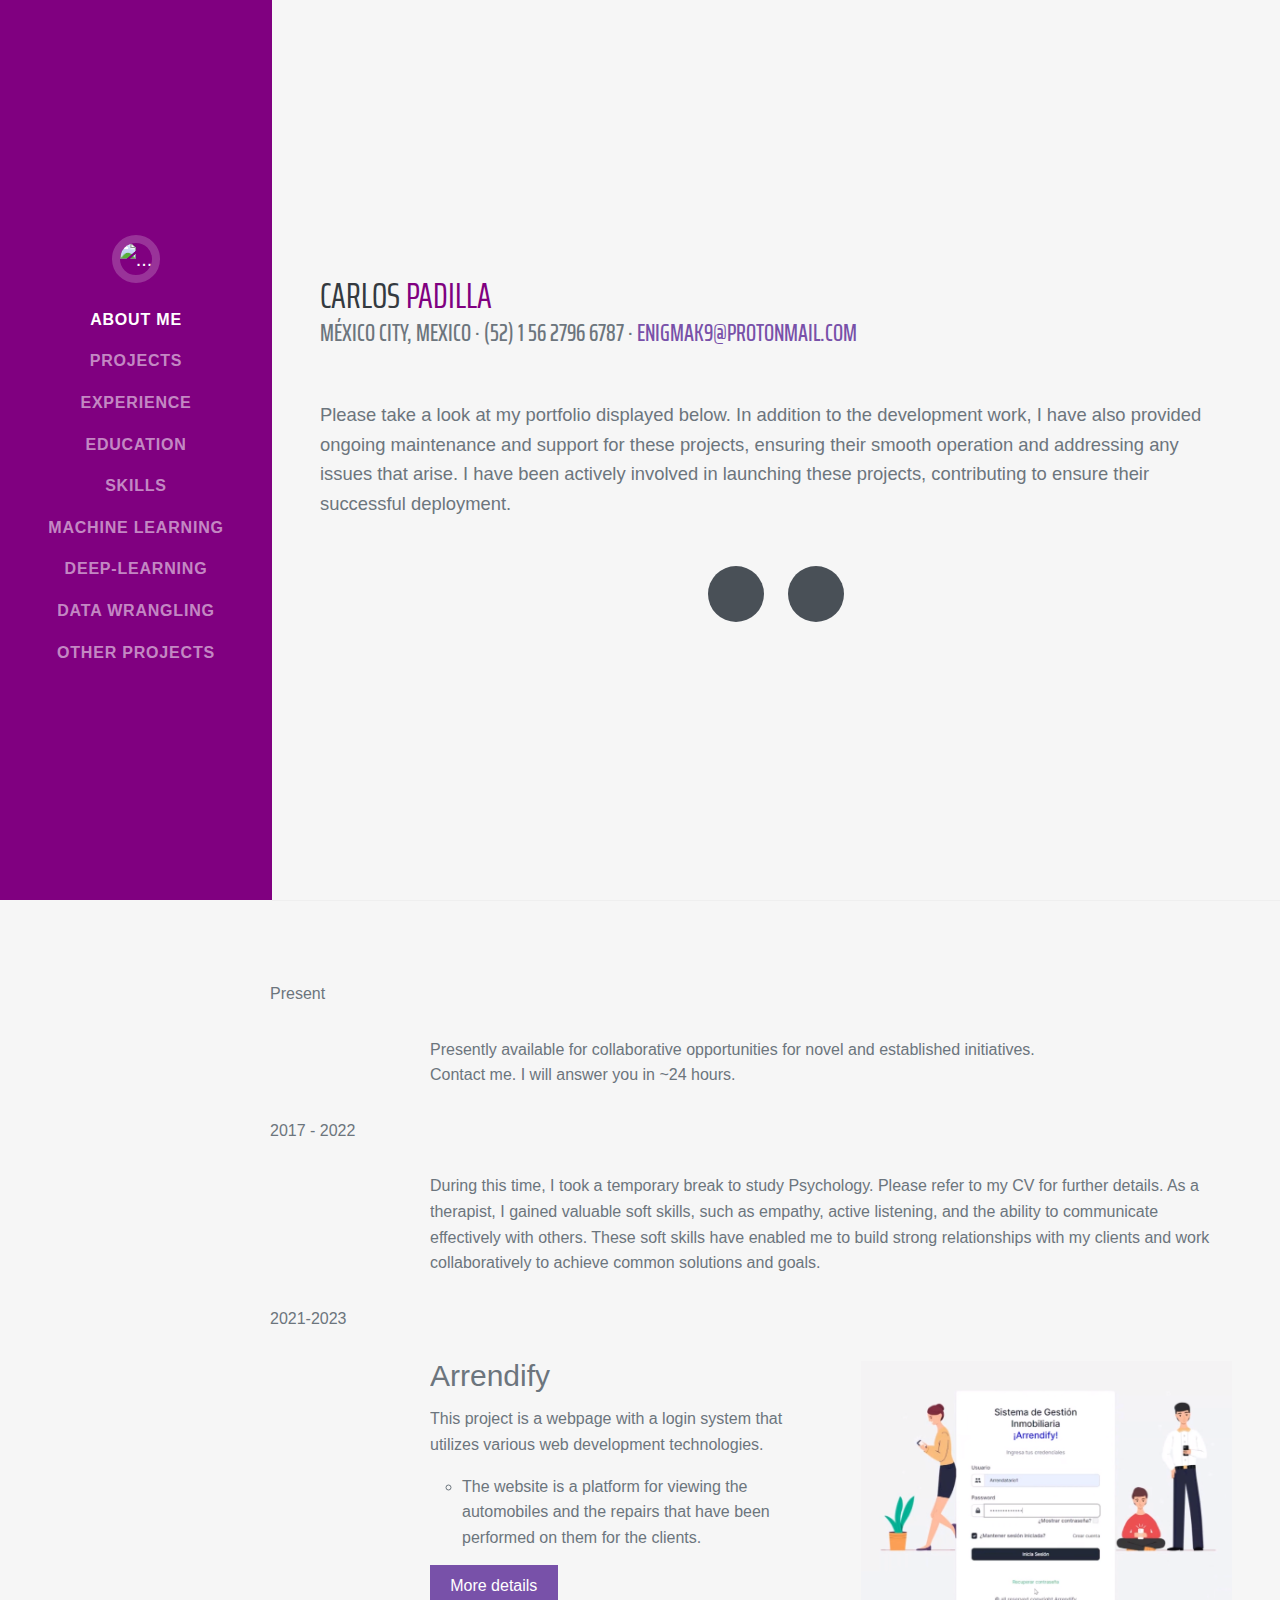
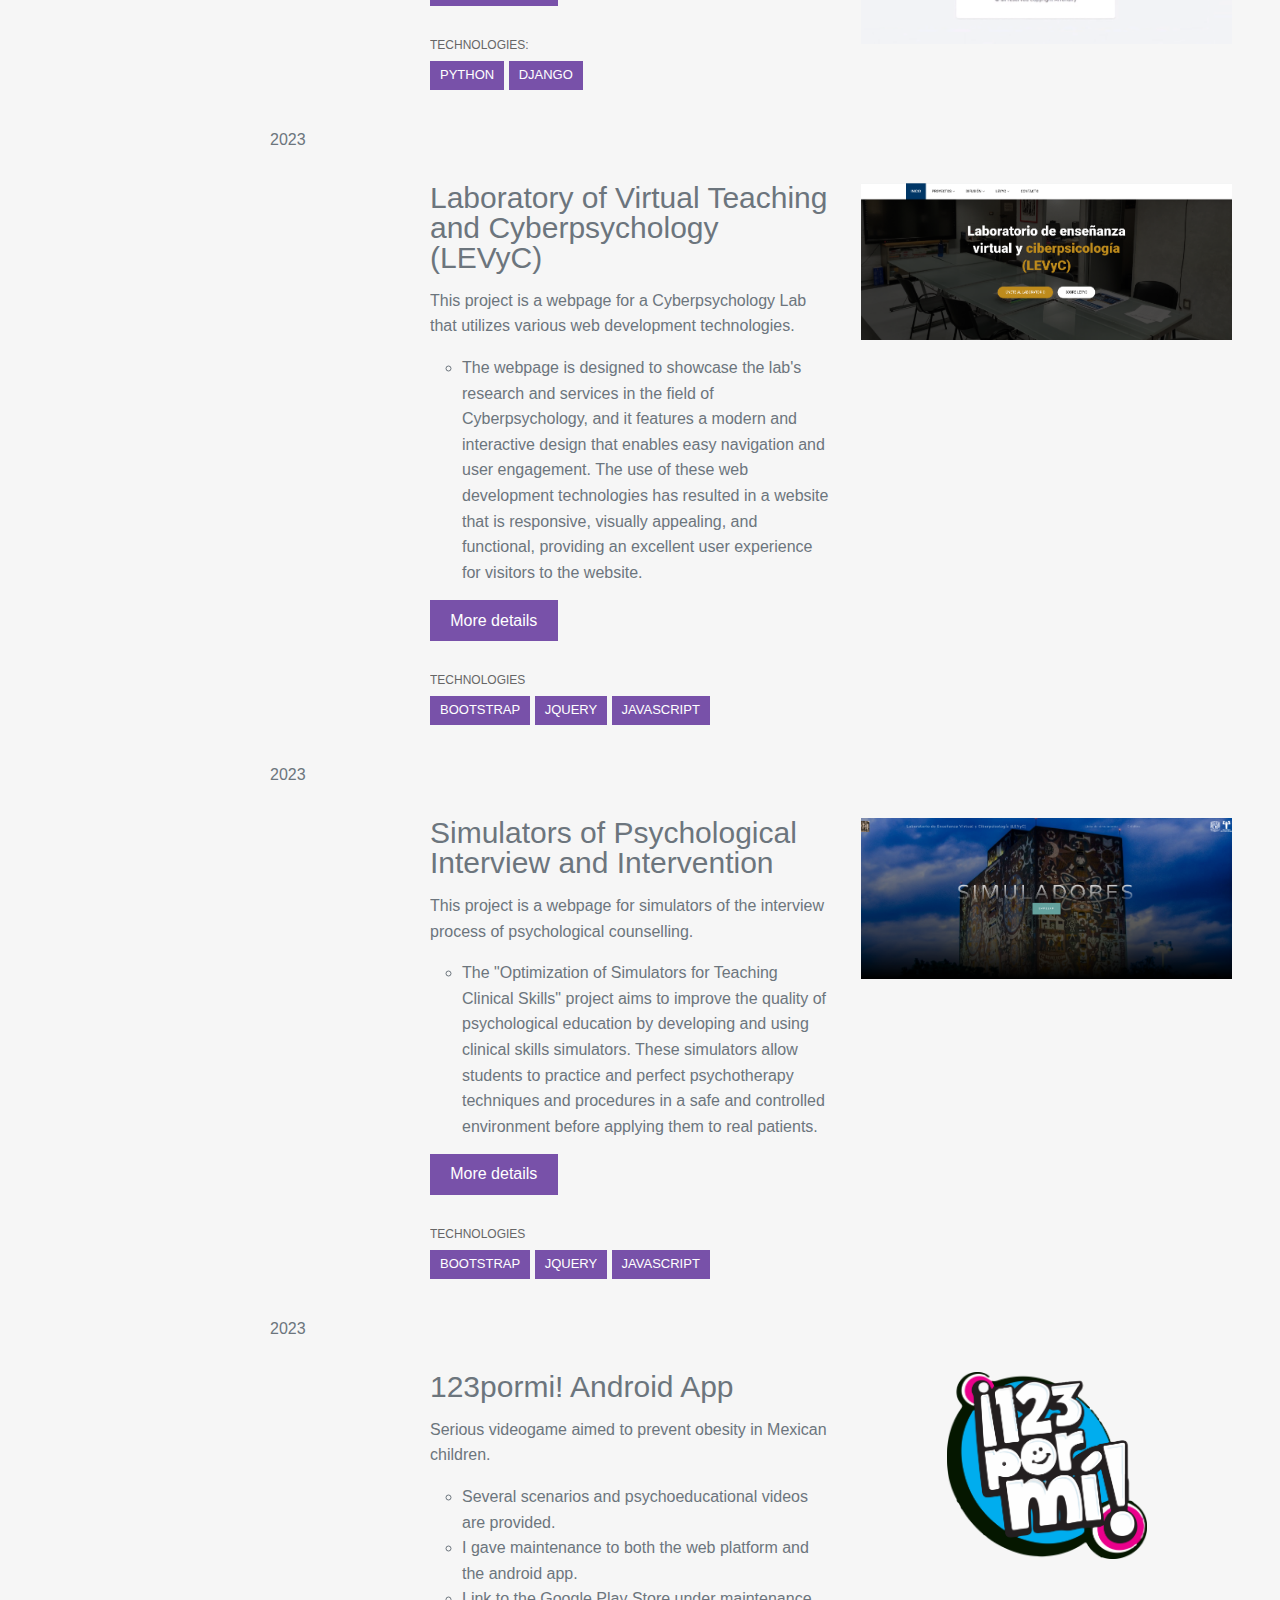
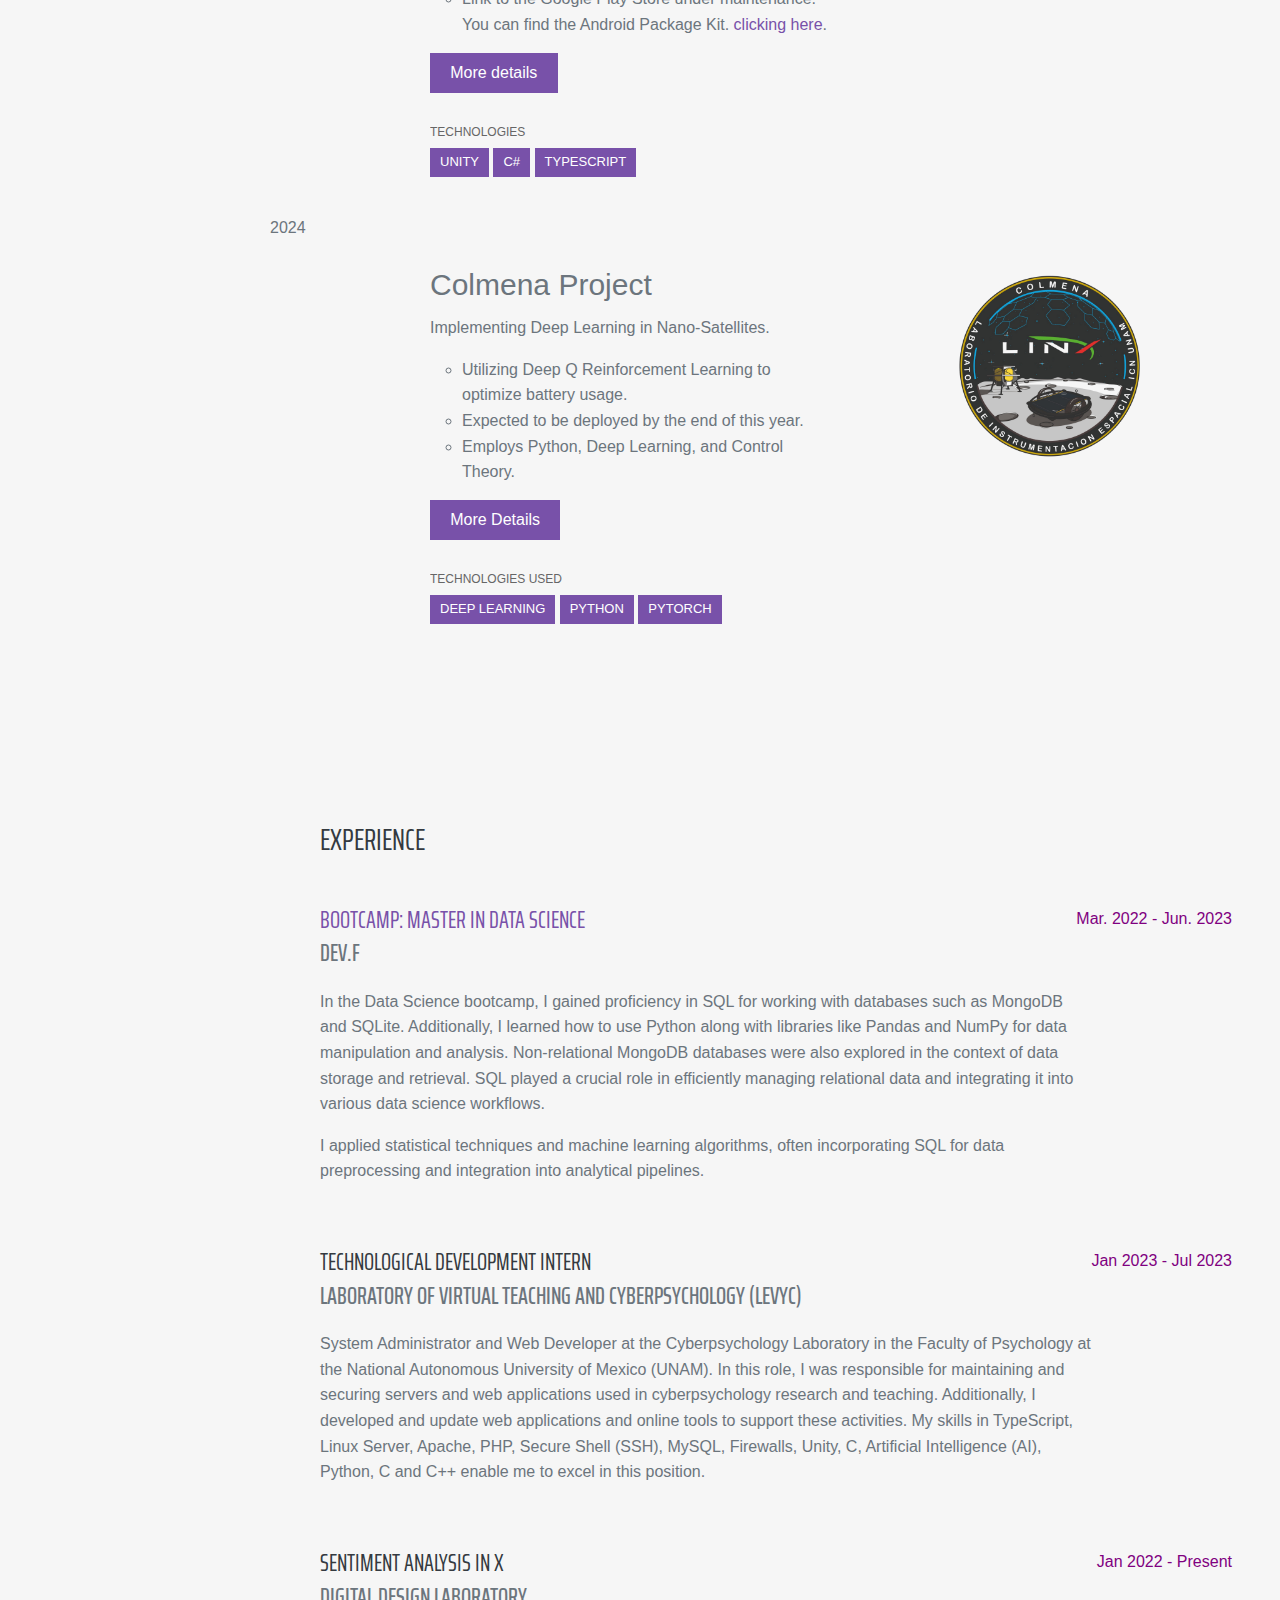
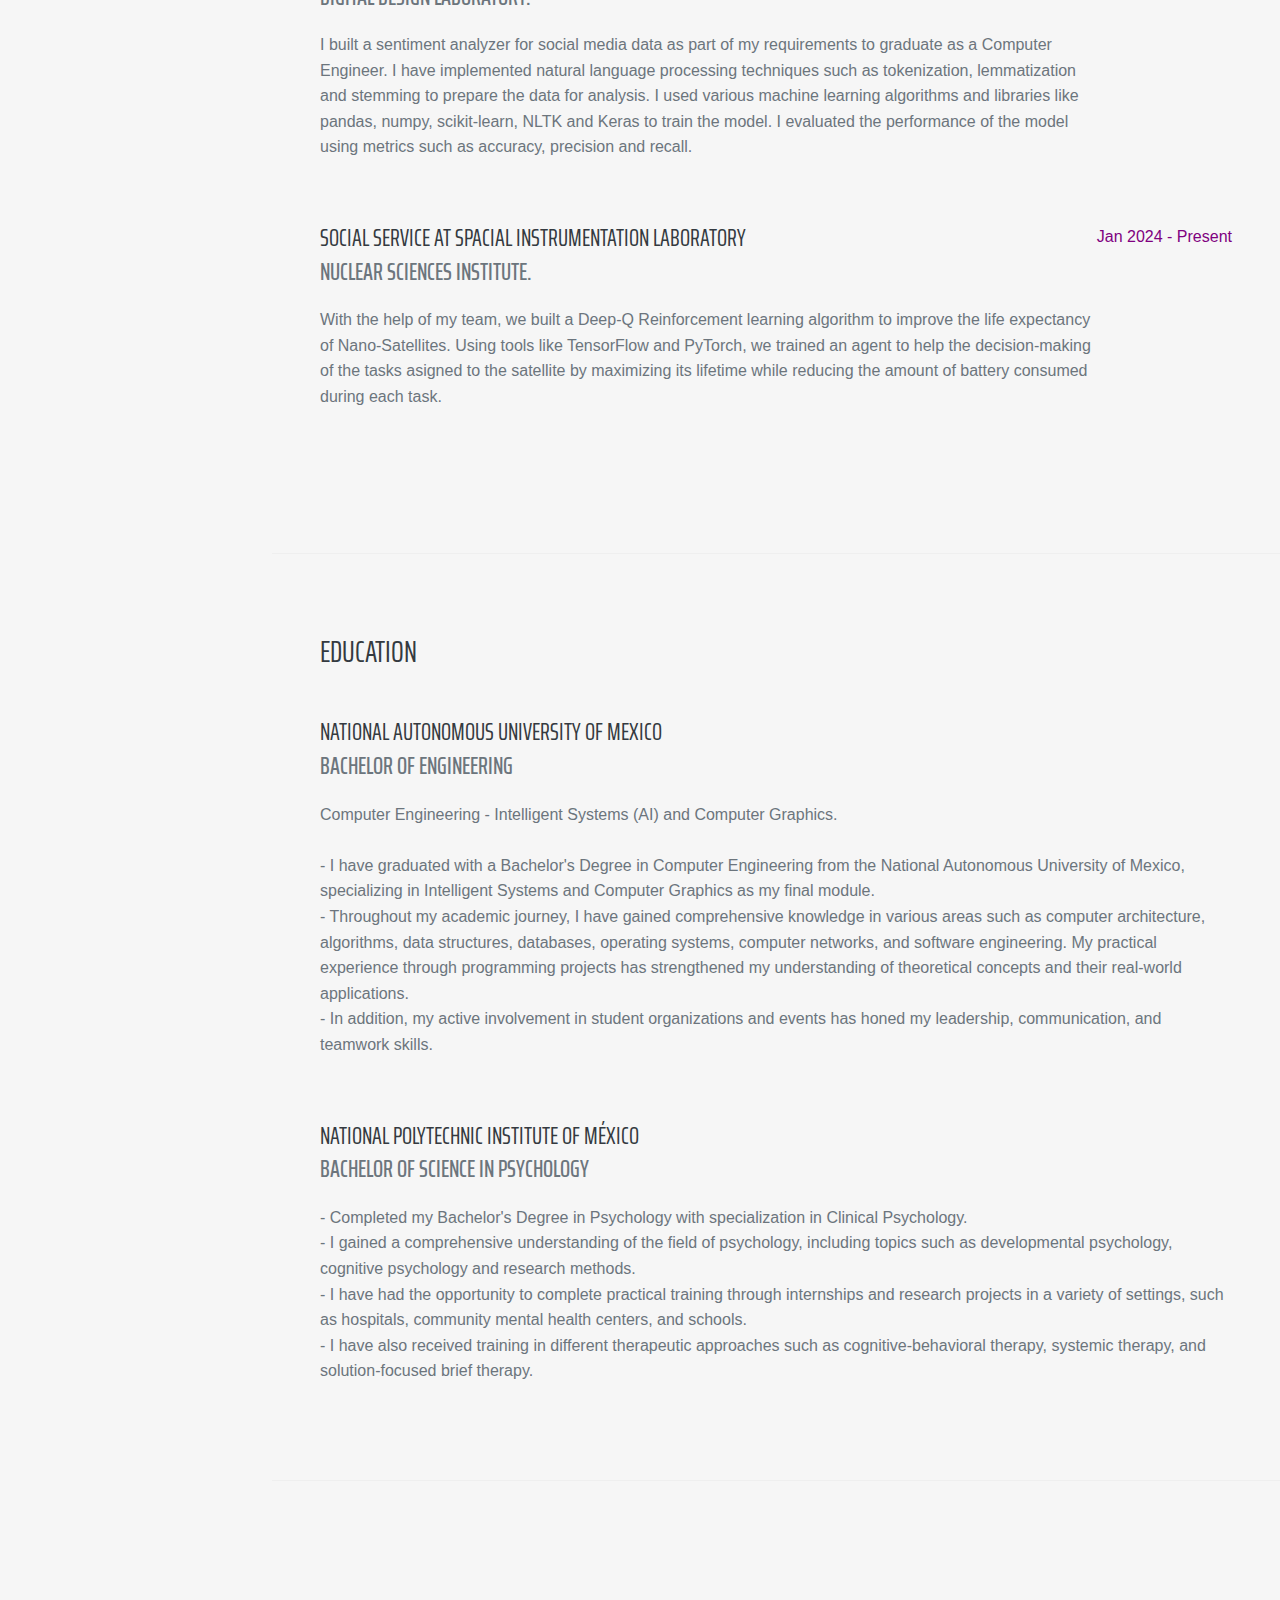
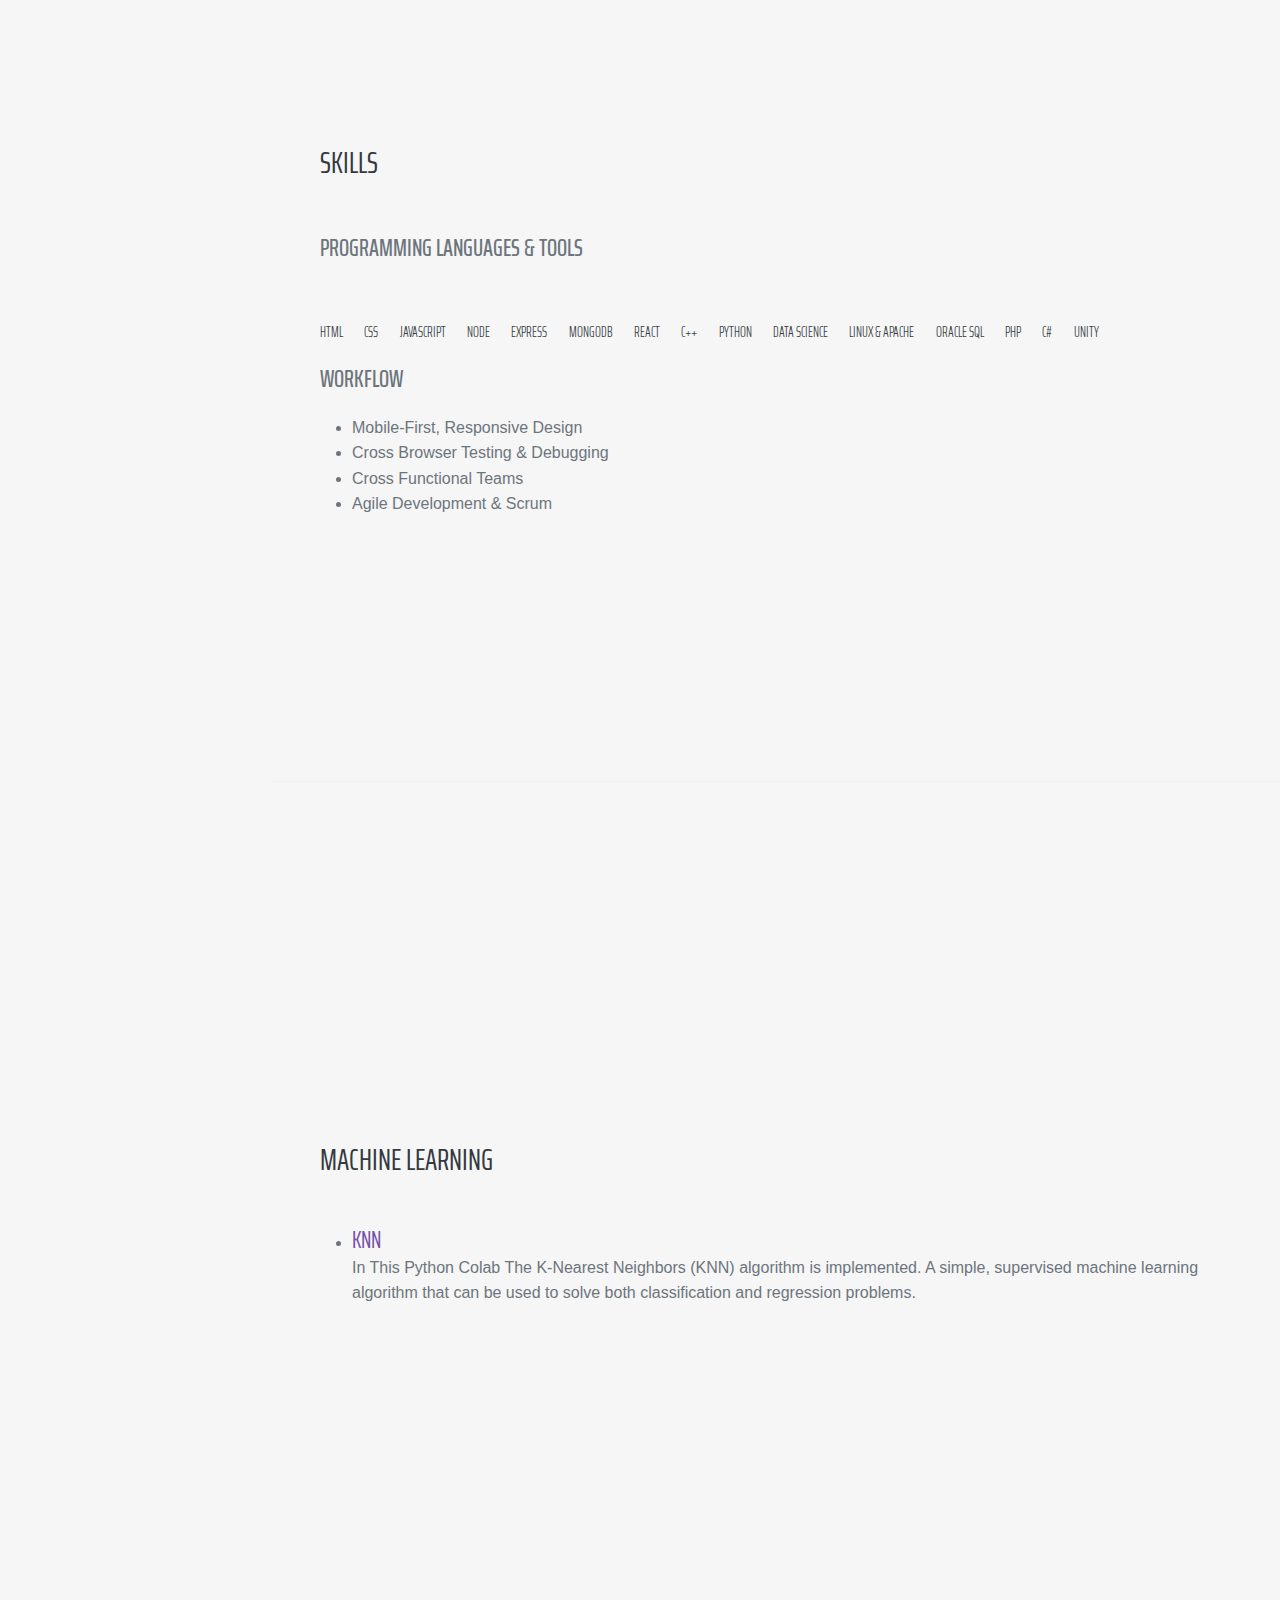
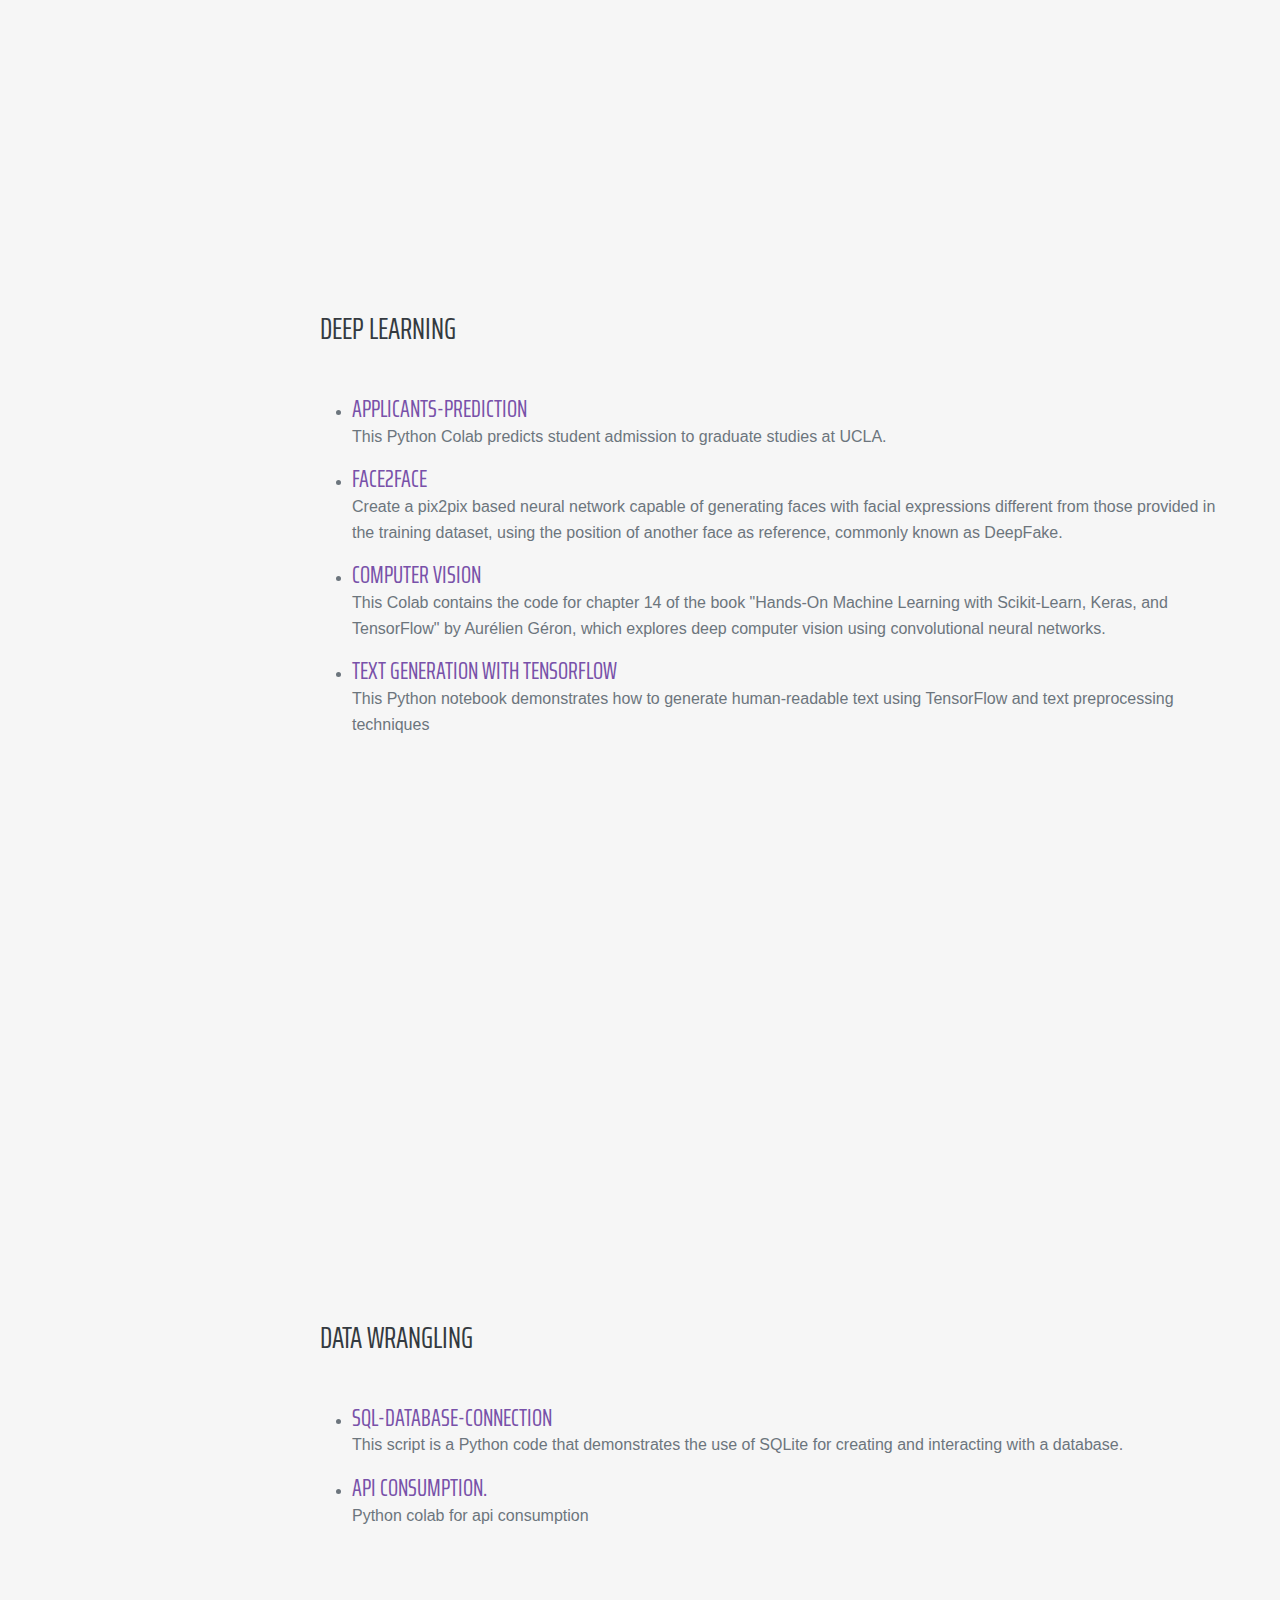
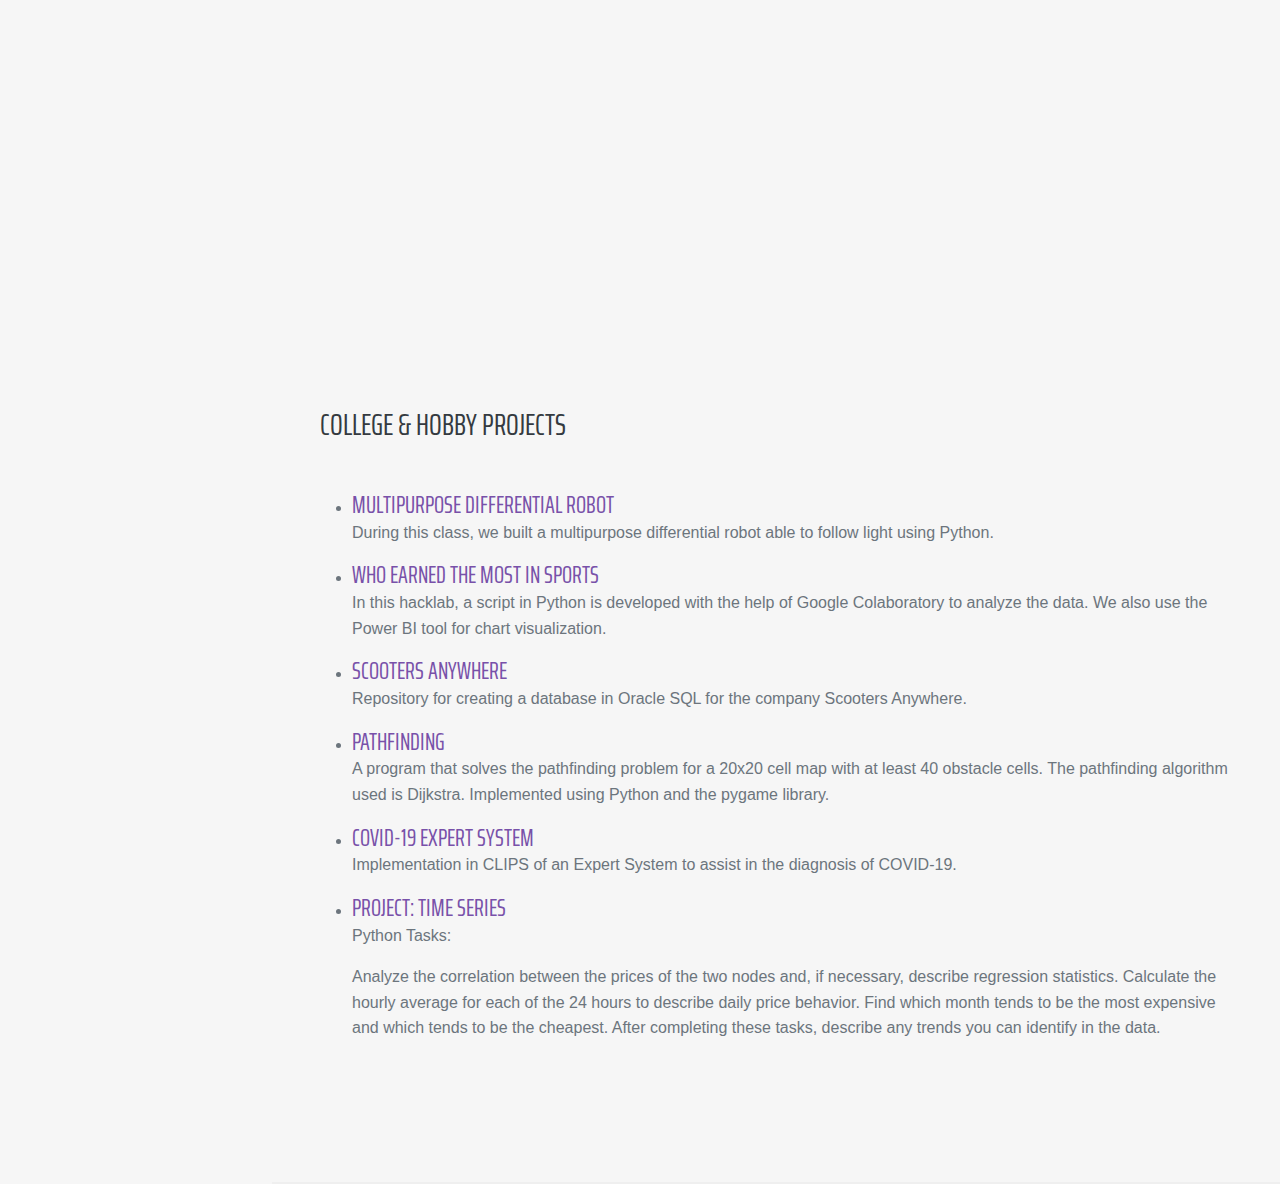
==== commit 94f3e018: "added link to certificate" ====
--- a/index.html
+++ b/index.html
@@ -322,7 +322,17 @@
 <section class="resume-section" id="experience">
   <div class="resume-section-content">
     <h2 class="mb-5">Experience</h2>
-    
+   <!-- Data Science Bootcamp Intern -->
+<div class="d-flex flex-column flex-md-row justify-content-between mb-5">
+  <div class="flex-grow-1">
+    <h3 class="mb-0"><a href="certificates/devf.pdf" target="_blank">Bootcamp: Master in Data Science</a></h3>
+    <div class="subheading mb-3">Dev.F</div>
+    <p>In the Data Science bootcamp, I gained proficiency in SQL for working with databases such as MongoDB and SQLite. Additionally, I learned how to use Python along with libraries like Pandas and NumPy for data manipulation and analysis. Non-relational MongoDB databases were also explored in the context of data storage and retrieval. SQL played a crucial role in efficiently managing relational data and integrating it into various data science workflows.</p>
+    <p>I applied statistical techniques and machine learning algorithms, often incorporating SQL for data preprocessing and integration into analytical pipelines.</p>
+  </div>
+  <div class="flex-shrink-0"><span class="text-primary">Mar. 2022 - Jun. 2023</span></div>
+</div>
+
     <!-- Technological Development Intern -->
     <div class="d-flex flex-column flex-md-row justify-content-between mb-5">
       <div class="flex-grow-1">
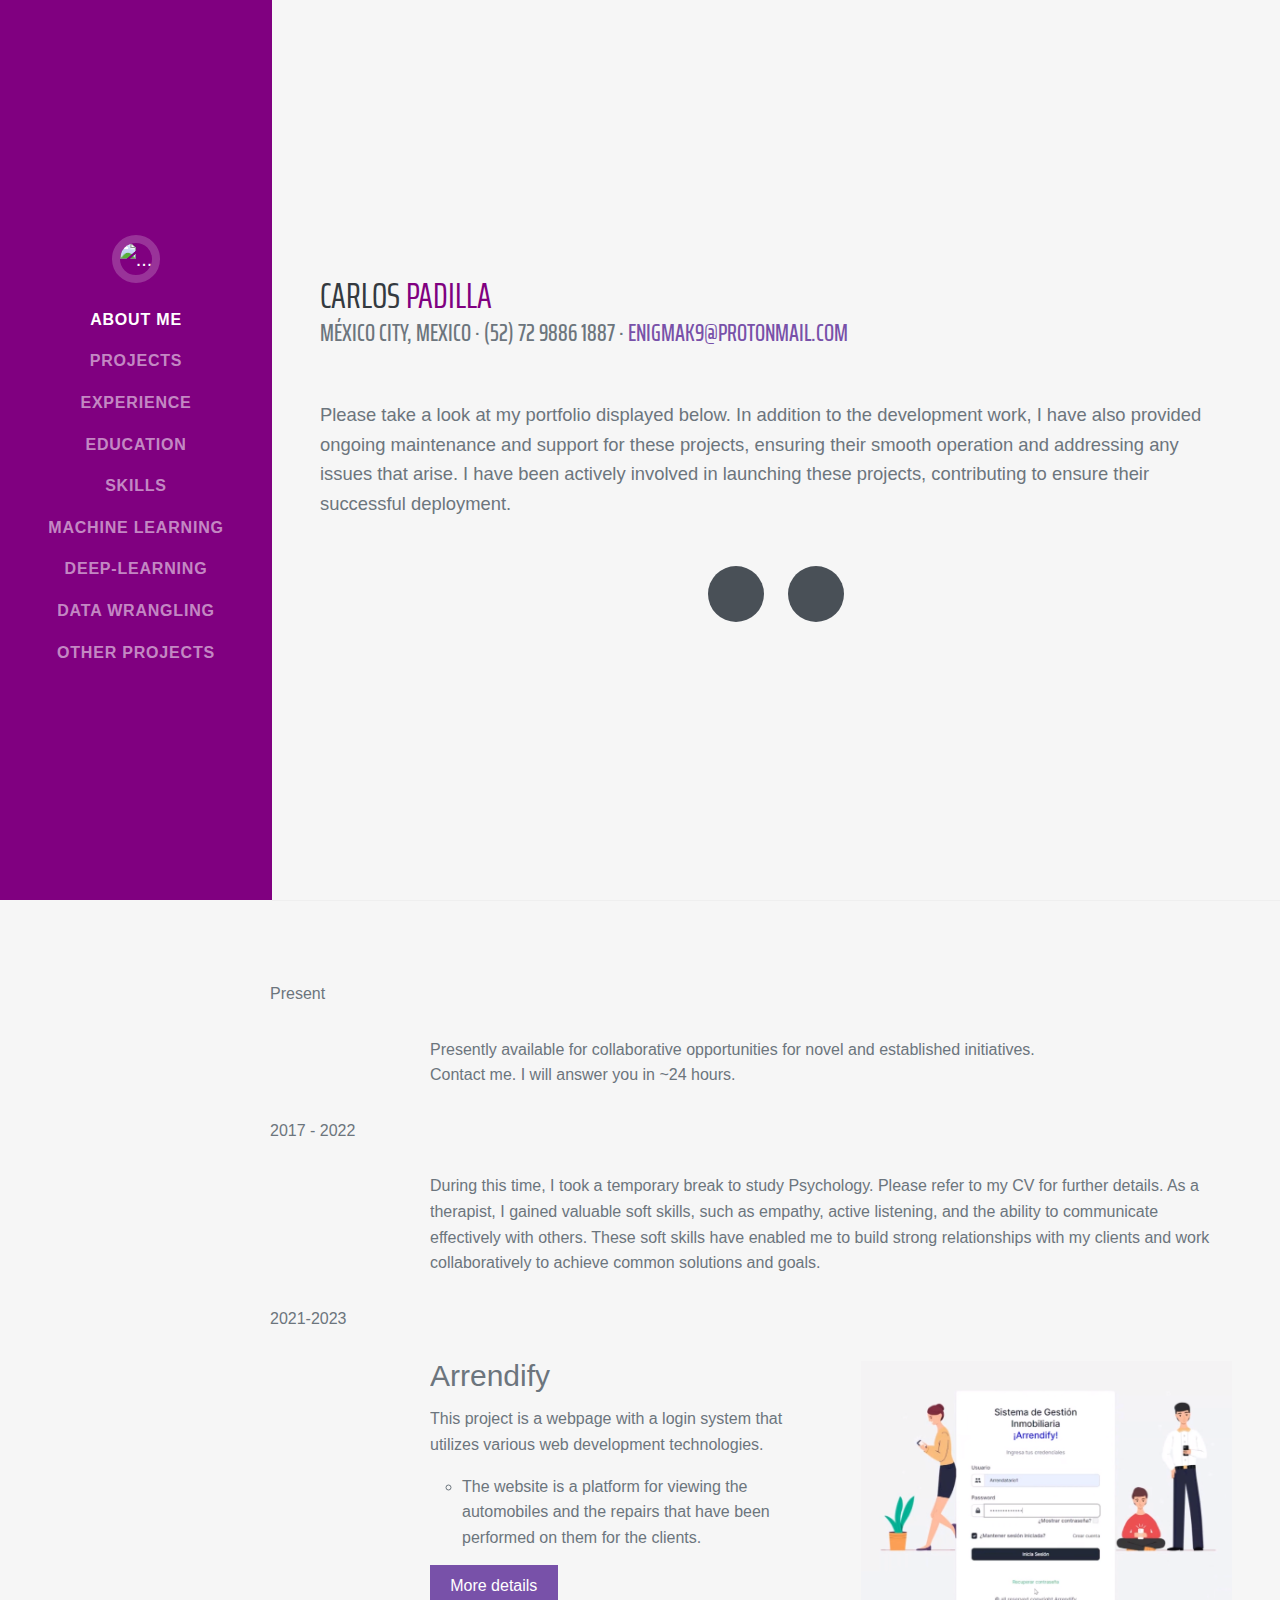
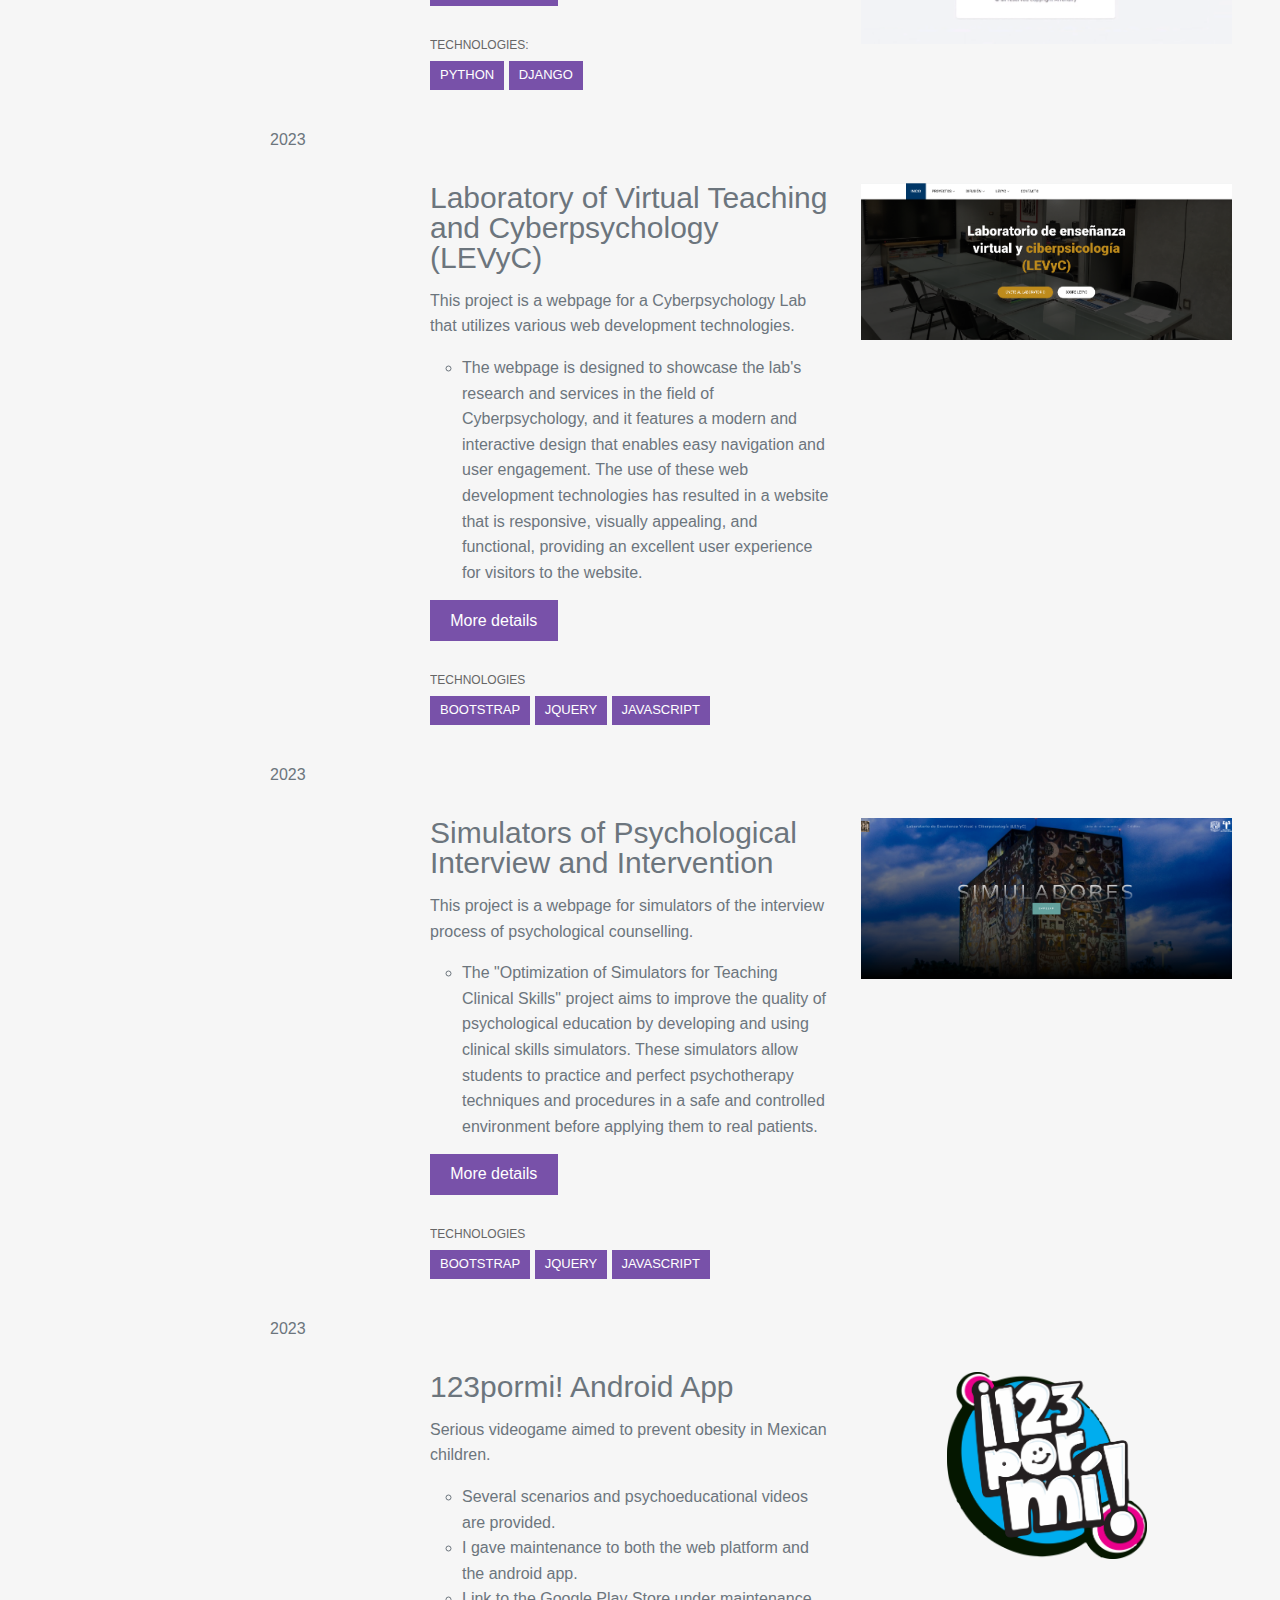
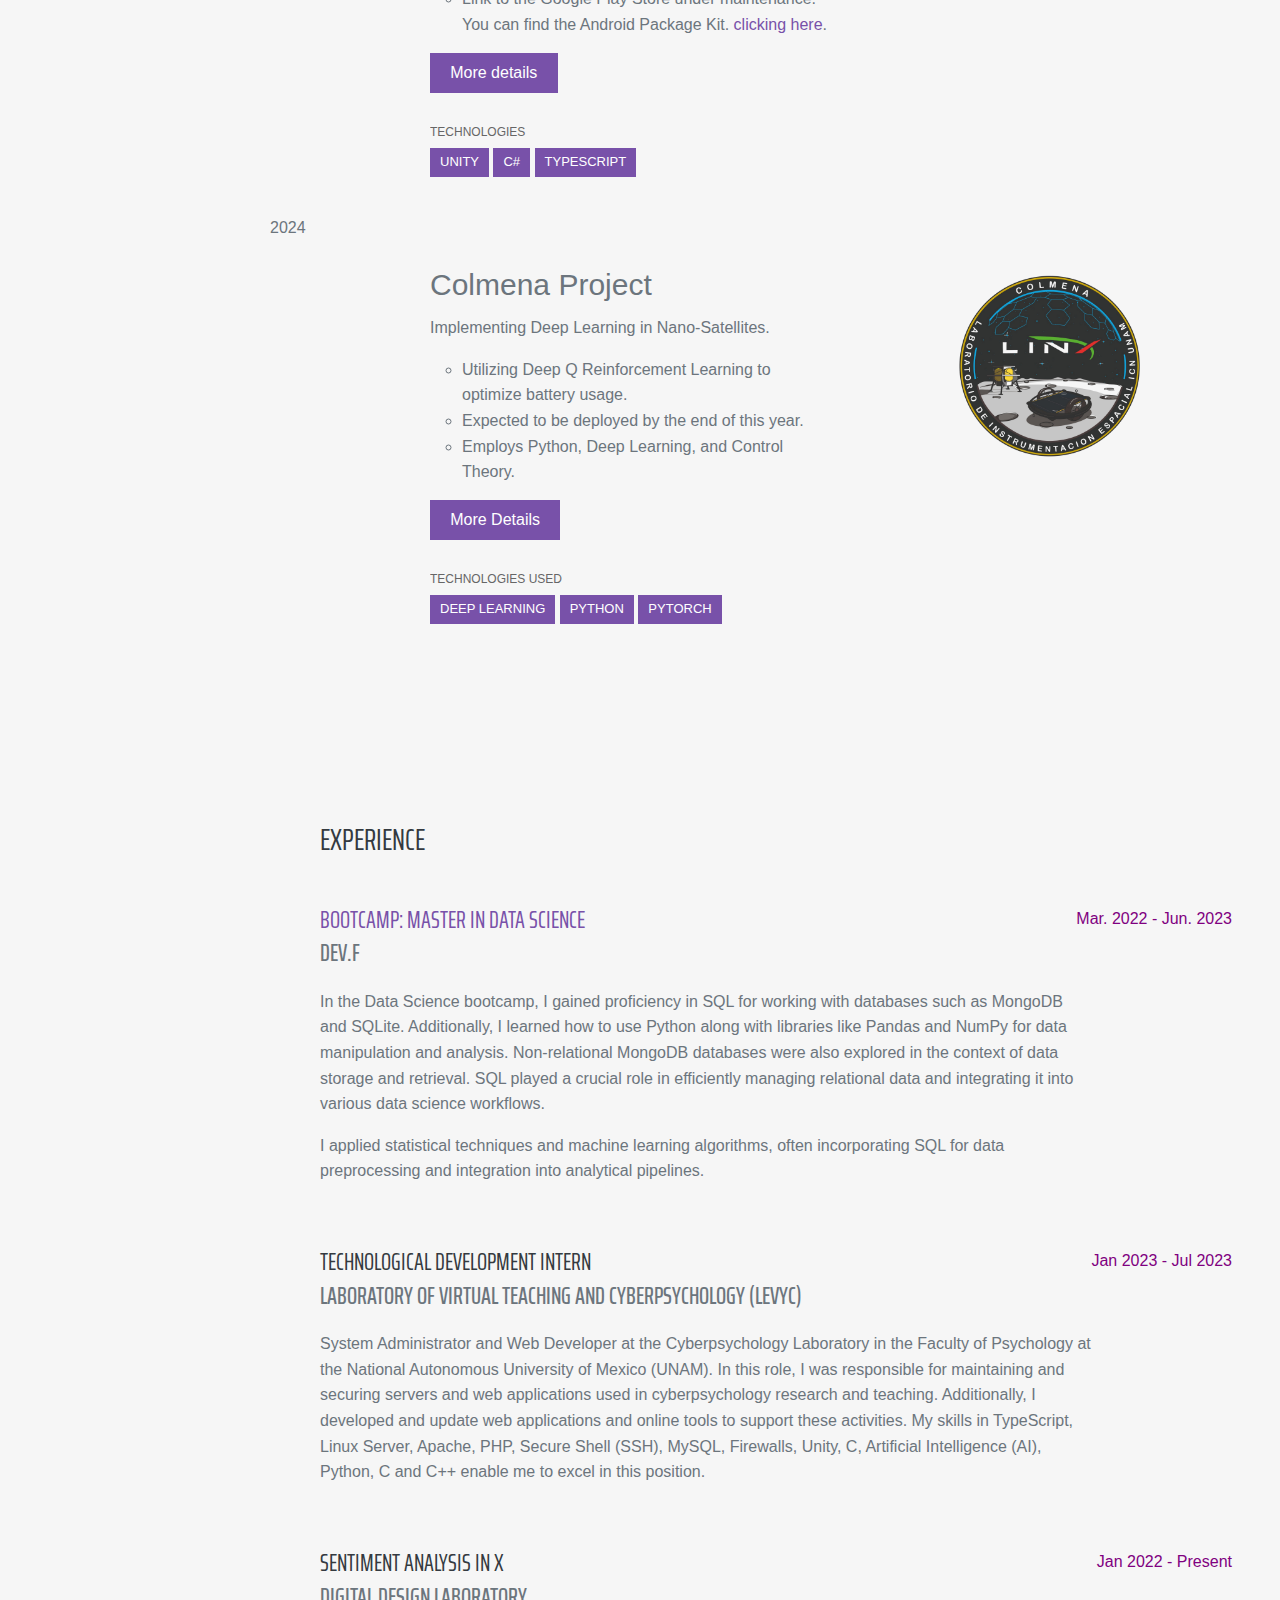
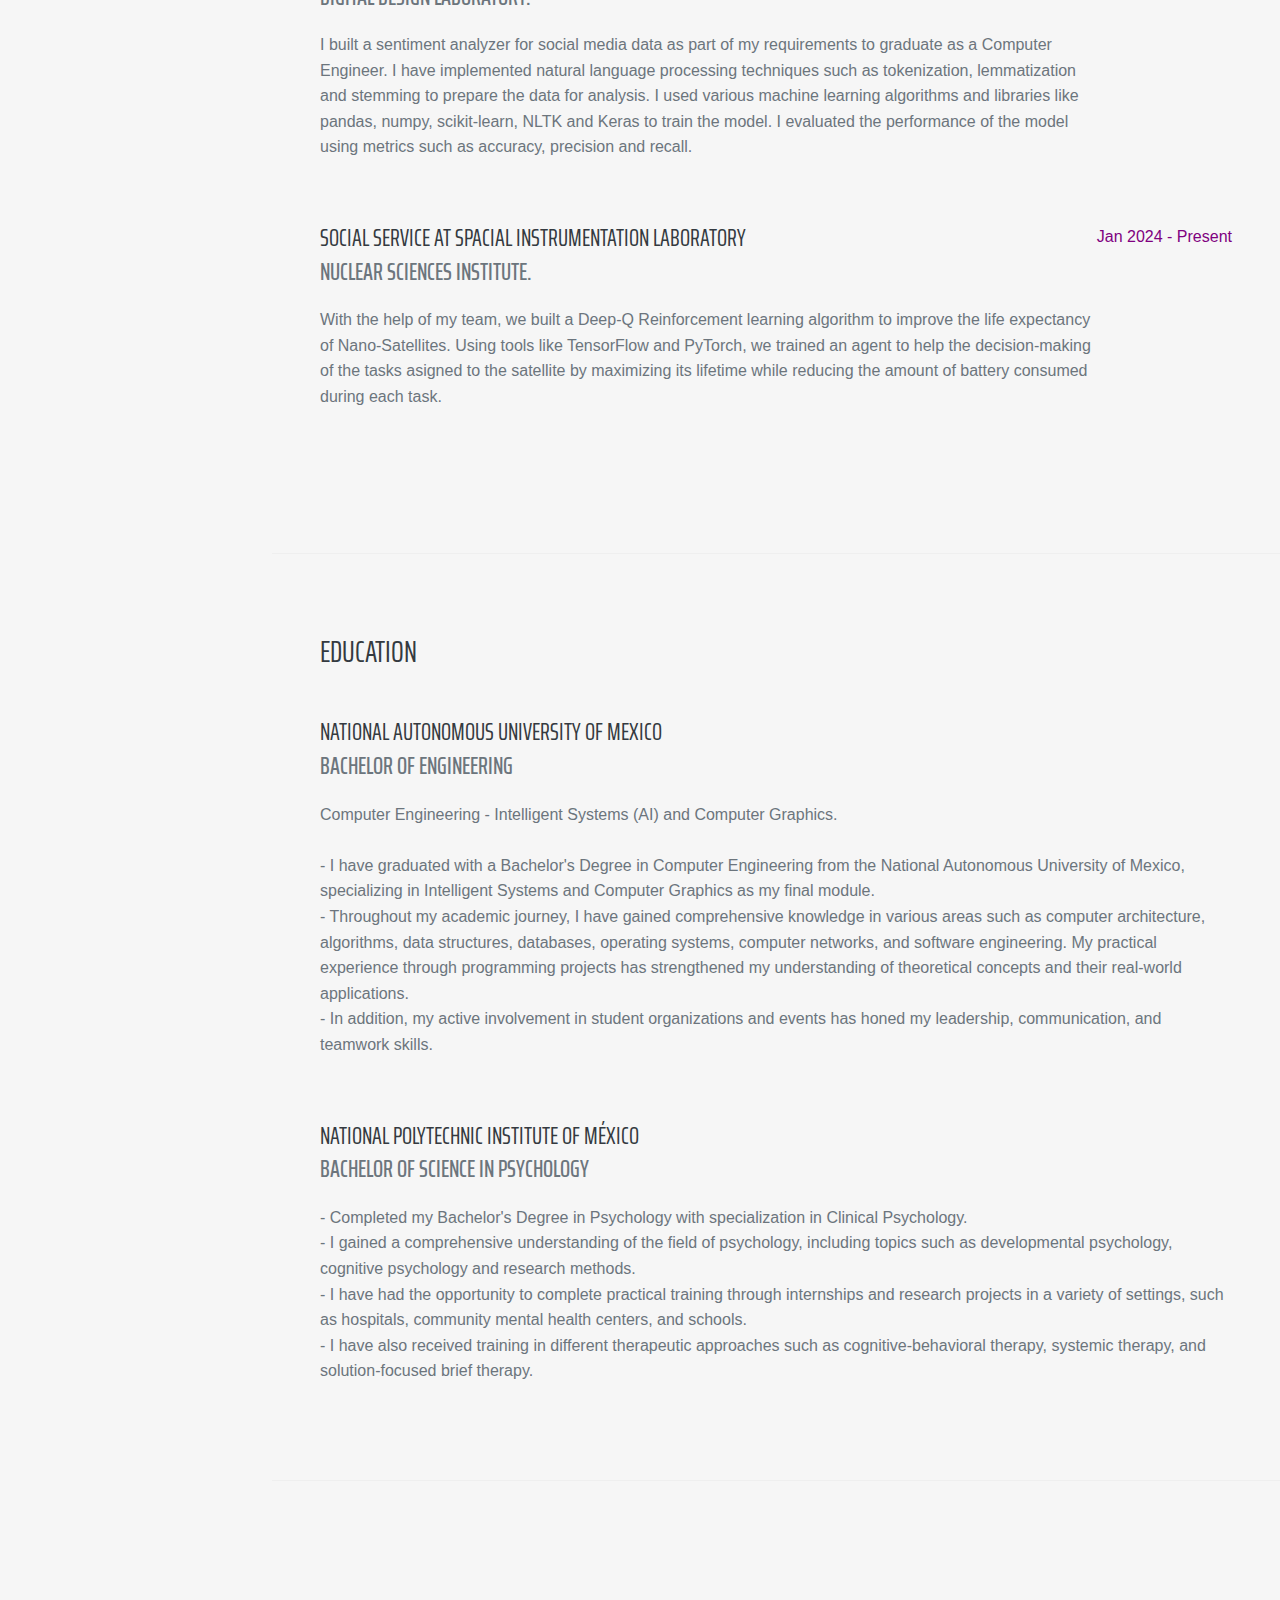
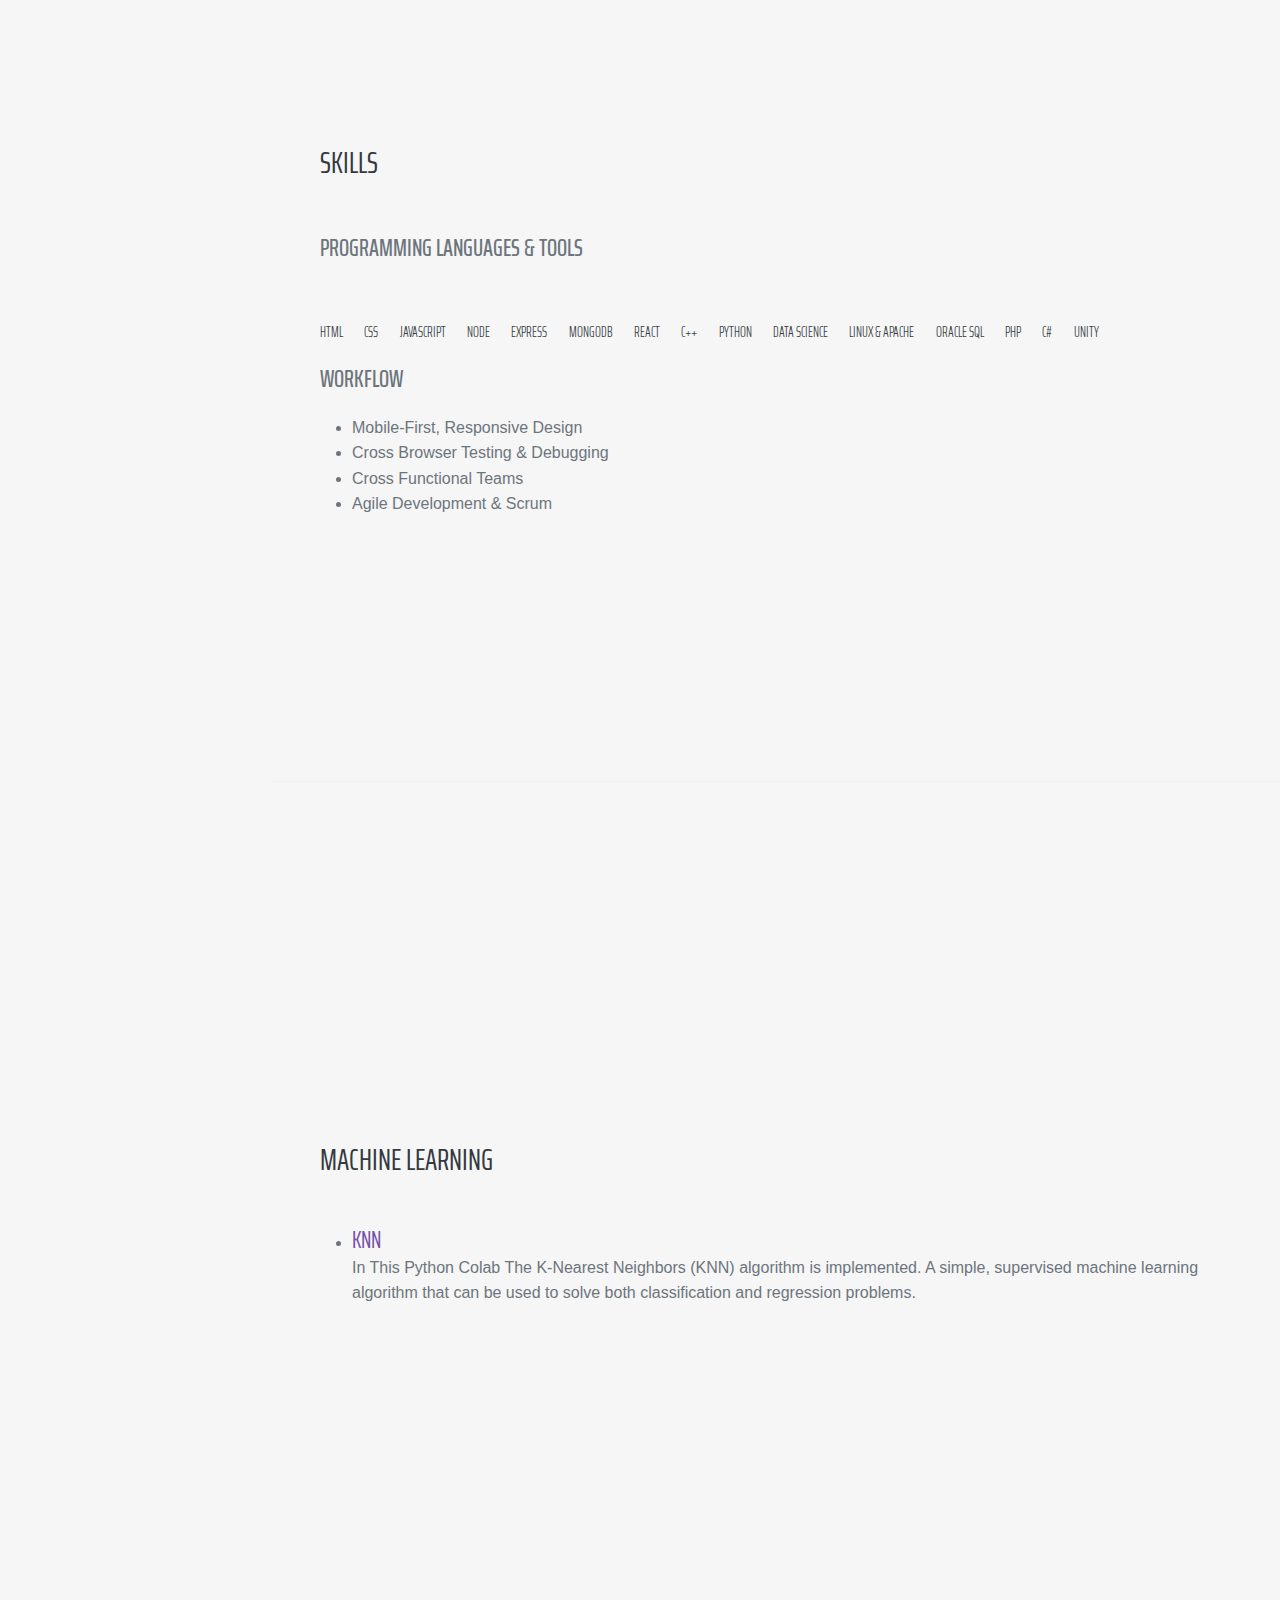
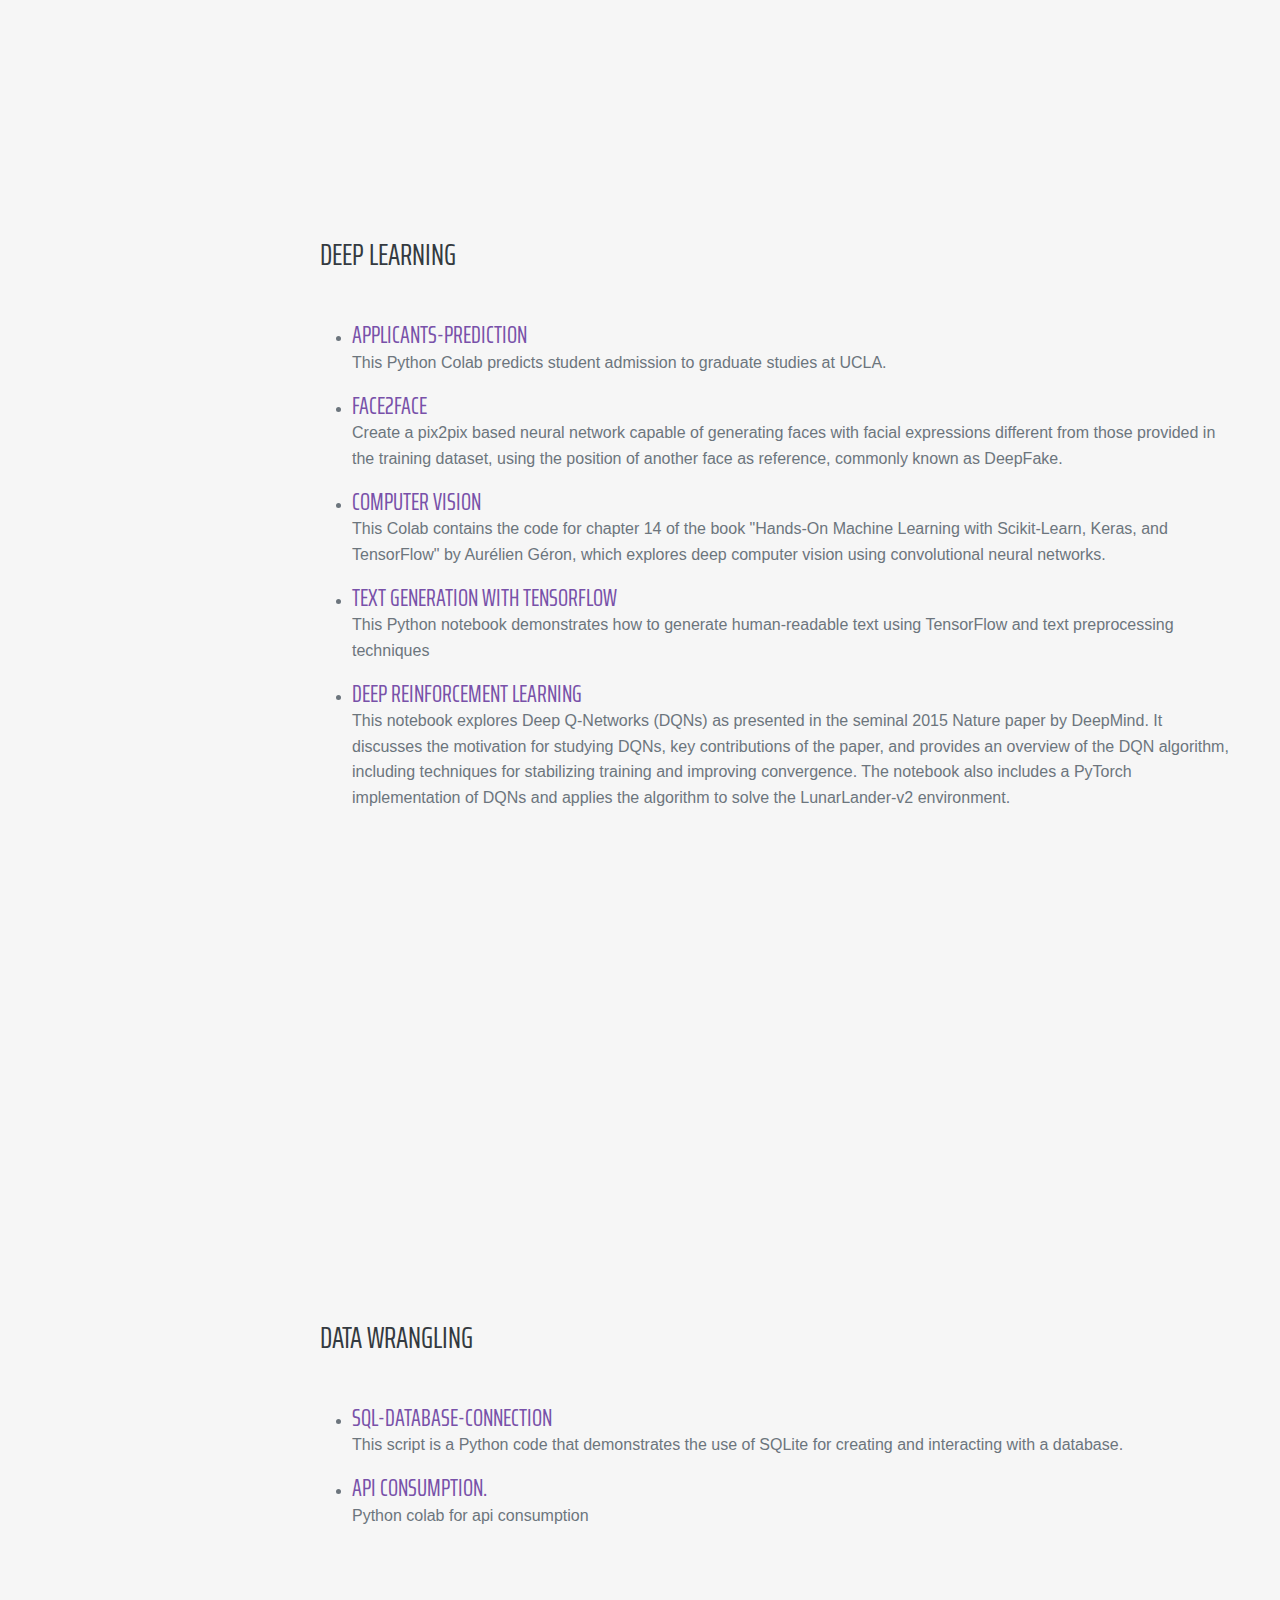
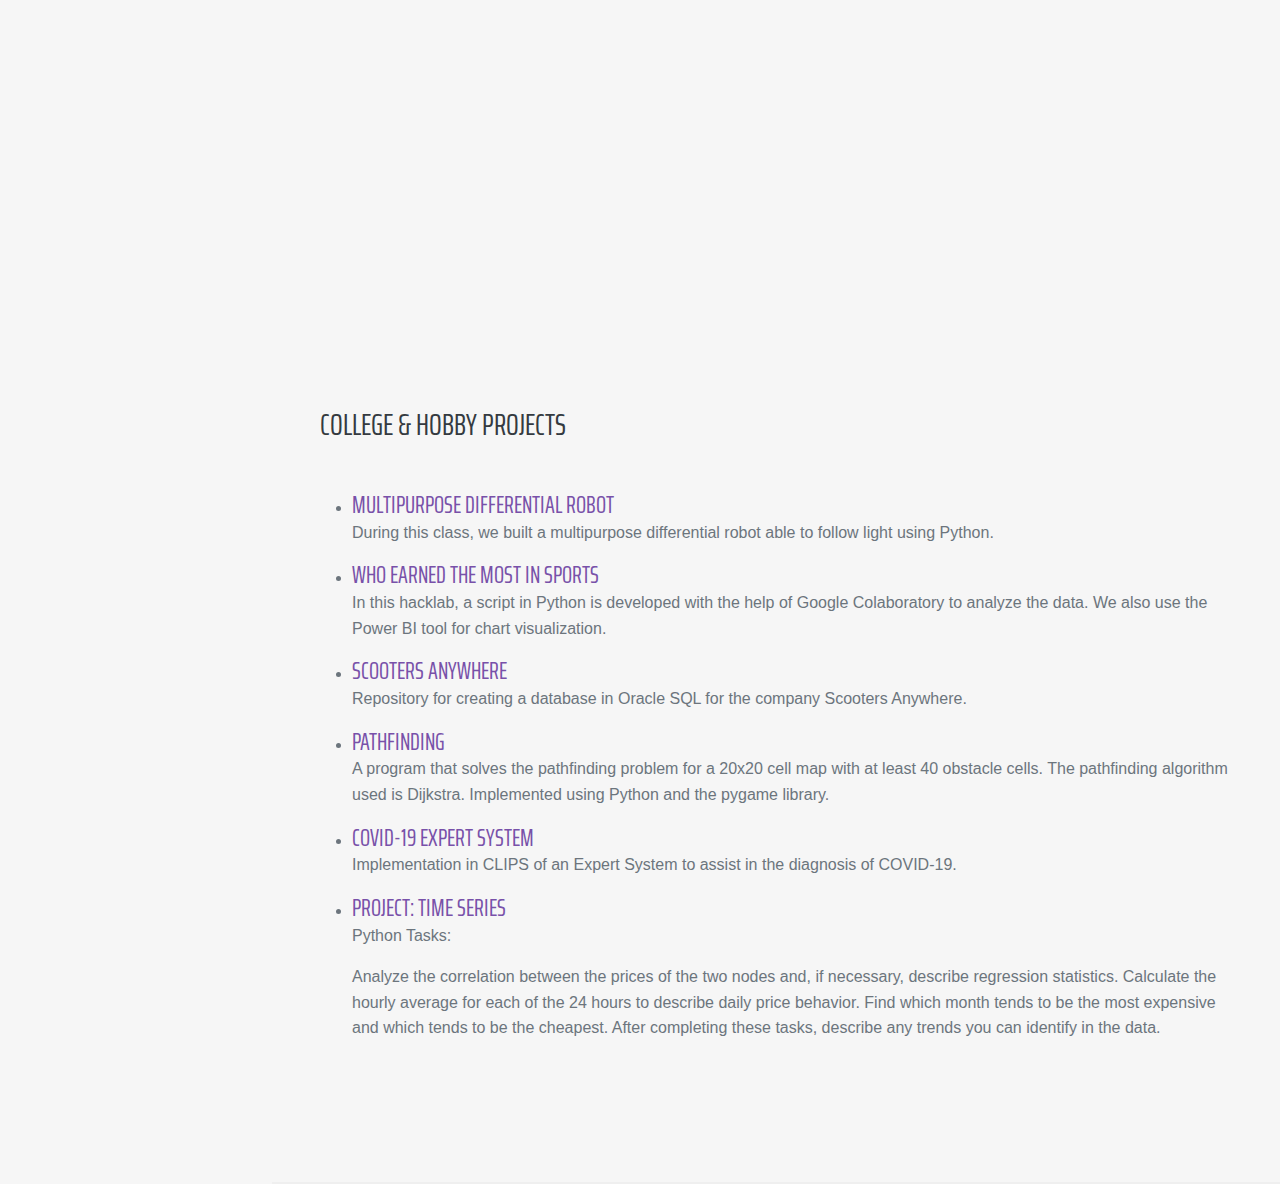
==== commit 6c7ba51f: "updated certificates and deep learning section" ====
--- a/index.html
+++ b/index.html
@@ -56,7 +56,7 @@
           <span class="text-primary">Padilla</span>
         </h1>
         <div class="subheading mb-5">
-          México City, Mexico · (52) 1 56 2796 6787 ·
+          México City, Mexico · (52) 72 9886 1887 ·
           <a href="mailto:enigmak9@protonmail.com">enigmak9@protonmail.com</a>
         </div>
         <p class="lead mb-5">Please take a look at my portfolio displayed below. In addition to the development
@@ -575,6 +575,17 @@
           <p id="work-item-4"> This Python notebook demonstrates how to generate human-readable
             text using TensorFlow and text preprocessing techniques
         </li>
+        <li>
+          <h3><a href="https://colab.research.google.com/drive/1HTgIYNC5KOCMCf56rNG1ixPxeyqFuHUd#scrollTo=lE1H7GGMDsNM">
+             Deep Reinforcement Learning</a></h3>
+            <p id="work-item-1"> This notebook explores Deep Q-Networks (DQNs) as presented in the 
+            seminal 2015 Nature paper by 
+            DeepMind. It discusses the motivation for studying DQNs, key contributions of the paper, 
+            and provides an overview of 
+            the DQN algorithm, including techniques for stabilizing training and improving convergence. 
+            The notebook also 
+            includes a PyTorch implementation of DQNs and applies the algorithm to solve the LunarLander-v2 environment.</p>
+        </li>
     </div>
 </section>
 
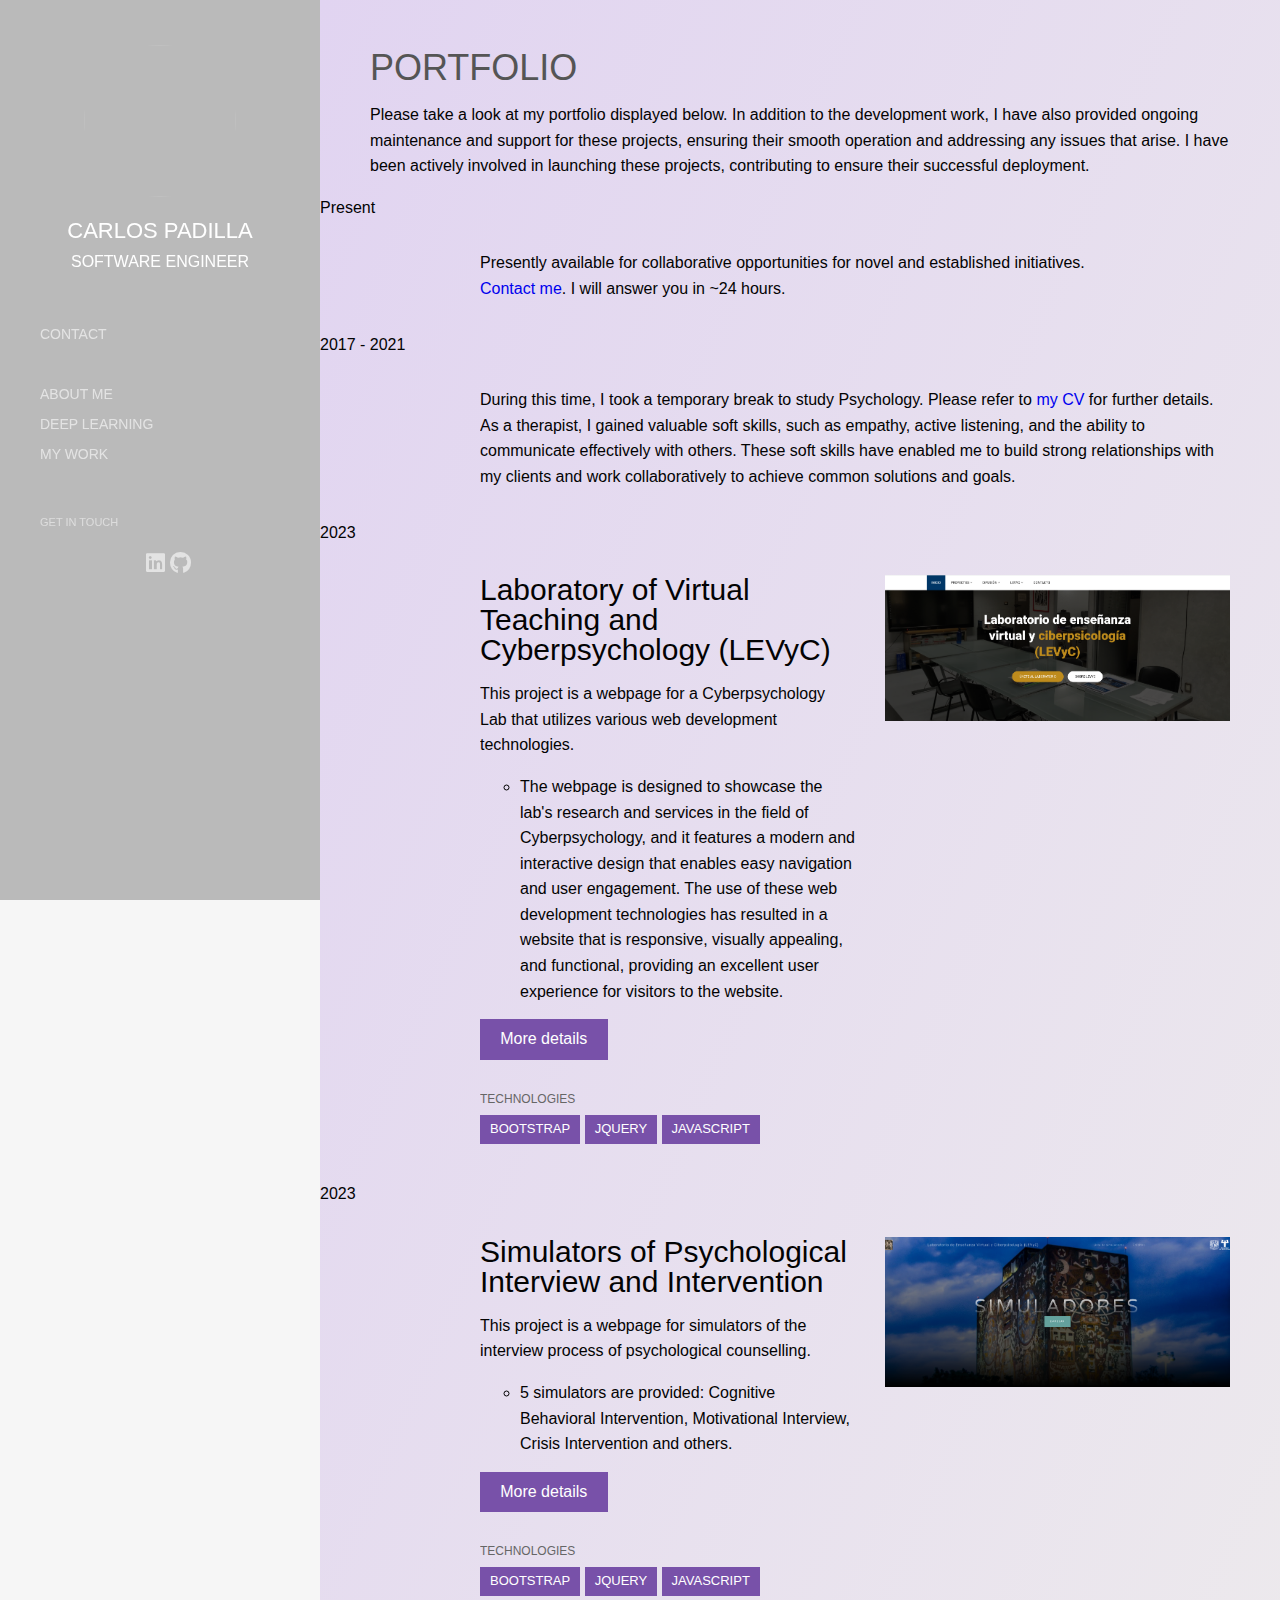
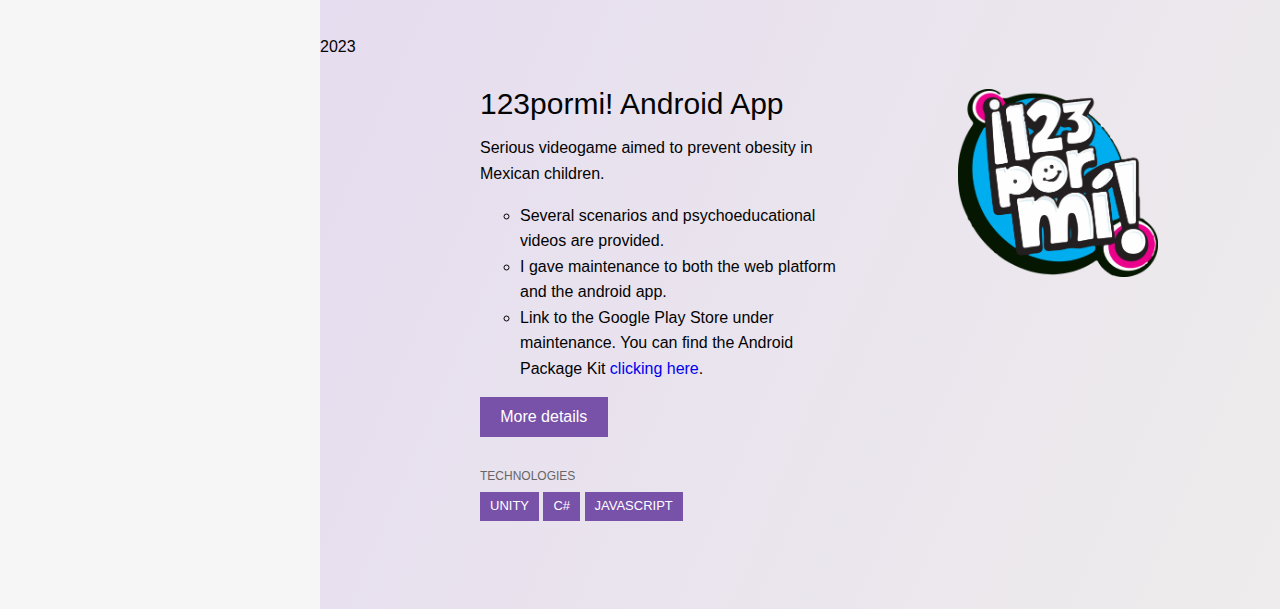
==== commit de4315c0: "updated repo" ====
--- a/index.html
+++ b/index.html
@@ -1,732 +1,298 @@
 <!DOCTYPE html>
-<html lang="en">
+<html prefix="og: http://ogp.me/ns# fb: http://ogp.me/ns/fb#">
 
 <head>
+  <!-- Add Font Awesome CSS link -->
+  <link rel="stylesheet" href="https://cdnjs.cloudflare.com/ajax/libs/font-awesome/5.15.3/css/all.min.css">
   <meta charset="utf-8" />
-  <meta name="viewport" content="width=device-width, initial-scale=1, shrink-to-fit=no" />
-  <meta name="description" content="" />
-  <meta name="author" content="" />
-  <title>Resume - Ignacio Padilla</title>
-  <link rel="icon" type="image/x-icon" href="assets/img/favicon.ico" />
-  <!-- Font Awesome icons (free version)-->
-  <script src="https://use.fontawesome.com/releases/v6.3.0/js/all.js" crossorigin="anonymous"></script>
-  <!-- Google fonts-->
-  <link href="https://fonts.googleapis.com/css?family=Saira+Extra+Condensed:500,700" rel="stylesheet" type="text/css" />
-  <link href="https://fonts.googleapis.com/css?family=Muli:400,400i,800,800i" rel="stylesheet" type="text/css" />
-  <!-- Core theme CSS (includes Bootstrap)-->
-  <link href="/css/styles.css" rel="stylesheet" />
-  <!--previous css styles-projects.css-->
-  <link href="/css/styles-projects.css" rel="stylesheet" />
+  <meta name="viewport" content="width=device-width, initial-scale=1" />
+  <title>Portfolio - Carlos Padilla - Software Engineer</title>
+  <meta name="description" content="Here you can find the list and brief descriptions of the projects I have recently completed." />
+  <link rel="canonical" href="https://enigmak9.github.io/simple-portfolio/" />
+  <meta property="og:title" content="Portfolio" />
+  <meta property="og:type" content="website" />
+  <meta property="og:site_name" content="Carlos Padilla - software engineer" />
+  <meta property="og:locale" content="en_US" />
+  <meta property="og:url" content="https://enigmak9.github.io/simple-portfolio" />
+  <meta property="og:description" content="Here you can find the list and brief descriptions of the projects I have recently completed." />
+  <meta property="og:image"
+    content="https://avatars.githubusercontent.com/u/31253445?s=400&u=add2a0edf825d3ecbaa469f816aee7f6af780cb2&v=4" />
+  <meta property="fb:profile_id" content="enigmak9" />
+  <meta property="fb:admins" content="enigmak9" />
+  <link href="style.css" rel="stylesheet" />
 </head>
-<body id="page-top">
-  <!-- Navigation-->
-  <nav class="navbar navbar-expand-lg navbar-dark bg-primary fixed-top" id="sideNav">
-    <a class="navbar-brand js-scroll-trigger" href="#page-top">
-      <span class="d-block d-lg-none">Ignacio Padilla</span>
-      <span class="d-none d-lg-block"><img class="img-fluid img-profile rounded-circle mx-auto mb-2"
-          src="https://avatars.githubusercontent.com/u/31253445?s=400&u=add2a0edf825d3ecbaa469f816aee7f6af780cb2&v=4"
-          alt="..." /></span>
-    </a>
-    <button class="navbar-toggler" type="button" data-bs-toggle="collapse" data-bs-target="#navbarResponsive"
-      aria-controls="navbarResponsive" aria-expanded="false" aria-label="Toggle navigation"><span
-        class="navbar-toggler-icon"></span></button>
-    <div class="collapse navbar-collapse" id="navbarResponsive">
-      <ul class="navbar-nav">
-        <li class="nav-item"><a class="nav-link js-scroll-trigger" href="#about">About me</a></li>
-        <li class="nav-item"><a class="nav-link js-scroll-trigger" href="#projects">Projects</a></li>
-        <li class="nav-item"><a class="nav-link js-scroll-trigger" href="#experience">Experience</a></li>
-        <li class="nav-item"><a class="nav-link js-scroll-trigger" href="#education">Education</a></li>
-        <li class="nav-item"><a class="nav-link js-scroll-trigger" href="#skills">Skills</a></li>
-        <li class="nav-item"><a class="nav-link js-scroll-trigger" href="#machine-learning">Machine Learning</a></li>
-        <li class="nav-item"><a class="nav-link js-scroll-trigger" href="#deep-learning">Deep-Learning</a></li>
-        <li class="nav-item"><a class="nav-link js-scroll-trigger" href="#data-wrangling">Data Wrangling</a></li>
-        <li class="nav-item"><a class="nav-link js-scroll-trigger" href="#other-projects">Other projects</a></li>
-        <!--li class="nav-item"><a class="nav-link js-scroll-trigger" href="#interests">Interests</a></li-->
-        <!--li class="nav-item"><a class="nav-link js-scroll-trigger" href="#awards">Awards</a></li-->
-      </ul>
-    </div>
-  </nav>
-  <!-- Page Content-->
-  <div class="container-fluid p-0">
-    <!-- About-->
-    <section class="resume-section" id="about">
-      <div class="resume-section-content">
-        <h1 class="mb-0">
-          Carlos
-          <span class="text-primary">Padilla</span>
-        </h1>
-        <div class="subheading mb-5">
-          México City, Mexico · (52) 72 9886 1887 ·
-          <a href="mailto:enigmak9@protonmail.com">enigmak9@protonmail.com</a>
-        </div>
-        <p class="lead mb-5">Please take a look at my portfolio displayed below. In addition to the development
-          work,
+
+  <aside class="site-sidebar" id="sidebar">
+      <!-- Sidebar content -->
+    <div class="site-sidebar-inner h-card">
+      <a class="person u-url" href="/" rel="me">
+        <div class="person-avatar u-photo">
+          <img alt="" class="avatar"
+            src="https://avatars.githubusercontent.com/u/31253445?s=400&u=add2a0edf825d3ecbaa469f816aee7f6af780cb2&v=4" />
+        </div>
+        <div class="person-content">
+          <h1 class="person-title p-name">Carlos Padilla</h1>
+          <h2 class="person-subtitle p-job-title p-note">Software Engineer</h2>
+        </div>
+      </a>
+      <nav class="block main-navigation">
+        <div class="navigation-extend-bar">
+          <div class="social-icons">
+            <a class="button button-icon u-email" href="/cdn-cgi/l/email-protection#600a0103050b200a140f0d4e0d05"
+              rel="me" title="mail: enigmak9@protonmail.com">
+              <i class="fa fa-envelope"></i>
+            </a>
+            <a class="button button-icon" href="https://www.linkedin.com/in/enigmak9" rel="me"
+              title="linkedin: EnigmaK9">
+              <i class="fa fa-linkedin-square"></i>
+            </a>
+            <a class="button button-icon" href="https://github.com/EnigmaK9" rel="me" title="github: EnigmaK9">
+              <i class="fa fa-github-square"></i>
+            </a>
+          </div>
+          <a class="navigation-extend-button js-extend-main-navigation" href="#">
+            <i class="fa fa-bars"></i>
+          </a>
+        </div>
+        <div class="navigation-extendable">
+          <ul>
+            <li class=""><a href="/contact.html">Contact</a></li>
+          </ul>
+          <ul>
+            <li class=""><a href="/about.html">About me</a></li>
+            <li class=""><a href="/deep.html">Deep Learning</a></li>
+            <li class=""><a href="/work.html">My Work</a></li>
+          </ul>
+        </div>
+      </nav>
+      <div class="block block-social">
+        <div class="block-title">Get in touch</div>
+        <div class="block-content">
+          <div class="social-icons">
+            <a class="button button-icon u-email" href="/contact.html" rel="me" title="mail: enigmak9@protonmail.com">
+              <i class="fa fa-envelope"></i>
+            </a>
+            <a class="button button-icon" href="https://www.linkedin.com/in/EnigmaK9" rel="me"
+              title="linkedin: EnigmaK9">
+              <i class="fab fa-linkedin"></i>
+            </a>
+
+            <a class="button button-icon" href="https://github.com/EnigmaK9" rel="me" title="github: EnigmaK9">
+              <i class="fab fa-github"></i>
+            </a>
+
+          </div>
+        </div>
+      </div>
+  </aside>
+
+  <script>
+    // Función para ocultar el contenido del aside y el elemento .site-main
+    function hideSidebar() {
+      var aside = document.getElementById('sidebar');
+      aside.style.display = 'none';
+      
+      var siteMain = document.querySelector('.site-main');
+      siteMain.style.marginLeft = '0';
+    }
+  
+    // Función para mostrar el contenido del aside y el elemento .site-main
+    function showSidebar() {
+      var aside = document.getElementById('sidebar');
+      aside.style.display = 'block';
+      
+      var siteMain = document.querySelector('.site-main');
+      siteMain.style.marginLeft = '25%';
+    }
+  
+    // Verificar el tamaño de la ventana y aplicar los cambios al cargar y redimensionar
+    window.addEventListener('load', function() {
+      if (window.innerWidth < 768) {
+        hideSidebar();
+      }
+    });
+  
+    window.addEventListener('resize', function() {
+      if (window.innerWidth < 768) {
+        hideSidebar();
+      } else {
+        showSidebar();
+      }
+    });
+  </script>
+  
+  
+
+
+  <div class="site-main">
+    <div class="site-main-inner">
+      <div class="main-section portfolio-section">
+        <h1 class="main-title">Portfolio</h1>
+        <p>
+          Please take a look at my portfolio displayed below. In addition to the development work,
           I have also provided ongoing maintenance and support for these projects,
           ensuring their smooth operation and addressing any issues that arise.
           I have been actively involved in launching these projects, contributing to
-          ensure their successful deployment.</p>
-        <div class="social-icons">
-          <a class="social-icon" href="https://www.linkedin.com/in/enigmak9"><i class="fab fa-linkedin-in"></i></a>
-          <a class="social-icon" href="https://github.com/EnigmaK9"><i class="fab fa-github"></i></a>
-        </div>
-      </div>
-    </section>
-    <hr class="m-0" />
-
-
-    <!-- Projects-->
-    <section class="resume-section" id="projects">
-      <div class="timeline portfolio-timeline">
-        <ul>
-          <li class="timeline_element timeline_element--now project">
-            <div class="timeline_element-date">
-              <time class="timeline_element-date-text">Present</time>
-            </div>
-            <div class="timeline_element-contents">
-              <div class="project-text">
-                <div class="project-description">
-                  <strong>Presently available for collaborative opportunities for novel
-                    and established initiatives.</strong><br />
-                  <!--a href="/contact/"-->Contact me</a>. I will
-                  answer you in ~24 hours.
-                </div>
-              </div>
-            </div>
-          </li>
-
-          <li class="timeline_element timeline_element--now project">
-            <div class="timeline_element-date">
-              <time class="timeline_element-date-text">2017 - 2022</time>
-            </div>
-            <div class="timeline_element-contents">
-              <div class="project-text">
-                <div class="project-description">
-                  During this time, I took a temporary break to study Psychology. Please refer to <!--a href="/cv/"-->my
-                  CV</a> for further details. As a
-                  therapist, I gained valuable soft skills, such as empathy, active listening, and the ability to
-                  communicate effectively with others. These soft skills have enabled me to build strong relationships
-                  with my clients and work collaboratively to achieve common solutions and goals.
-                </div>
-              </div>
-            </div>
-          </li>
-          
-          <li class="timeline_element project">
-            <div class="timeline_element-date">
-              <time class="timeline_element-date-text">2021-2023</time>
-            </div>
-            <div class="timeline_element-contents">
-              <div class="project-text">
-                <a class="project-link" href="/index.html">
-                  <div class="project-title">Arrendify</div>
-                </a>
-                <div class="project-description">
-                  <p><strong>This project is a webpage with a login system that utilizes various web development
-                      technologies.</strong></p>
-                  <ul>
-                    <li> 
-                      The website is a platform for viewing the automobiles and the repairs that have been performed on them for the clients.</li>
-                  </ul>
-                </div>
-                <a class="project-readmore button button-red" href="https://arrendify.com/">
-                  More details
-                </a>
-                <div class="project-technologies">
-                  <div class="technologies-title">Technologies:</div>
-                  <ul class="tech-tags">
-                    <li><a href="https://www.python.org/" rel="nofollow" target="_blank">Python</a></li>
-                    <li><a href="https://www.djangoproject.com/" rel="nofollow" target="_blank">Django</a></li>
-                  </ul>
-                </div>
-              </div>
-              <div class="project-image">
-                <a href="https://speed-service.com.mx/">
-                  <img alt="Arrendify" src="/images/arrendify_cropped.png" />
-                </a>
-              </div>
-            </div>
-          </li>
-
-          <li class="timeline_element project">
-            <div class="timeline_element-date">
-              <time class="timeline_element-date-text">2023</time>
-            </div>
-            <div class="timeline_element-contents">
-              <div class="project-text">
-                <a class="project-link" href="/index.html">
-                  <div class="project-title">Laboratory of Virtual Teaching and Cyberpsychology (LEVyC)</div>
-                </a>
-                <div class="project-description">
-                  <p><strong>This project is a webpage for a Cyberpsychology Lab that utilizes various web development
-                      technologies.</strong></p>
-                  <ul>
-                    <li> The webpage is designed to showcase the lab's research and services in the field of
-                      Cyberpsychology, and it features a modern and interactive design that enables easy navigation
-                      and user engagement.
-                      The use of these web development technologies has resulted in a website that is responsive,
-                      visually appealing, and
-                      functional, providing an excellent user experience for visitors to the website.</li>
-                  </ul>
-                </div>
-                <a class="project-readmore button button-red" href="https://ciberpsicologia.unam.mx">
-                  More details
-                </a>
-                <div class="project-technologies">
-                  <div class="technologies-title">Technologies</div>
-                  <ul class="tech-tags">
-                    <li><a href="https://getbootstrap.com/" rel="nofollow" target="_blank">Bootstrap</a></li>
-                    <li><a href="https://jquery.com/" rel="nofollow" target="_blank">JQuery</a></li>
-                    <li><a href="https://www.ecma-international.org/publications-and-standards/standards/ecma-262/"
-                        rel="nofollow" target="_blank">Javascript</a></li>
-                  </ul>
-                </div>
-              </div>
-              <div class="project-image">
-                <a href="https://ciberpsicologia.unam.mx">
-                  <img alt="LEVyC" src="/images/levyc-main-page.png" />
-                </a>
-              </div>
-            </div>
-          </li>
-
-          <li class="timeline_element project">
-            <div class="timeline_element-date">
-              <time class="timeline_element-date-text">2023</time>
-            </div>
-            <div class="timeline_element-contents">
-              <div class="project-text">
-                <a class="project-link" href="/index.html">
-                  <div class="project-title">Simulators of Psychological Interview and Intervention</div>
-                </a>
-                <div class="project-description">
-                  <p><strong>This project is a webpage for simulators of the interview process of
-                      psychological counselling.
-                    </strong></p>
-                  <ul>
-                    <li> The "Optimization of Simulators for Teaching Clinical Skills" project
-                      aims to improve the quality of psychological education by developing and using clinical skills
-                      simulators. These simulators allow students to practice and perfect psychotherapy techniques
-                      and procedures in a safe and controlled environment before applying them to real patients.
-                    </li>
-                  </ul>
-                </div>
-                <a class="project-readmore button button-red"
-                  href="https://ciberpsicologia.unam.mx/SimuladoresLevyc/Simuladores.html">
-                  More details
-                </a>
-                <div class="project-technologies">
-                  <div class="technologies-title">Technologies</div>
-                  <ul class="tech-tags">
-                    <li><a href="https://getbootstrap.com/" rel="nofollow" target="_blank">Bootstrap</a></li>
-                    <li><a href="https://jquery.com/" rel="nofollow" target="_blank">JQuery</a></li>
-                    <li><a href="https://www.ecma-international.org/publications-and-standards/standards/ecma-262/"
-                        rel="nofollow" target="_blank">Javascript</a></li>
-                  </ul>
-                </div>
-              </div>
-              <div class="project-image">
-                <a="https: //ciberpsicologia.unam.mx/SimuladoresLevyc/Simuladores.html">
-                  <img alt="LEVyC" src="/images/simulators.png" />
-                  </a>
-              </div>
-            </div>
-          </li>
-          <!--Added a comment-->
-          <li class="timeline_element project">
-            <div class="timeline_element-date">
-              <time class="timeline_element-date-text">2023</time>
-            </div>
-            <div class="timeline_element-contents">
-              <div class="project-text">
-                <a class="project-link" href="/index.html">
-                  <div class="project-title">123pormi! Android App</div>
-                </a>
-                <div class="project-description">
-                  <p><strong>Serious videogame aimed to prevent obesity in Mexican children.</strong></p>
-                  <ul>
-                    <li>Several scenarios and psychoeducational videos are provided.</li>
-                    <li>I gave maintenance to both the web platform and the android app.</li>
-                    <li>Link to the Google Play Store under maintenance. You can find the Android Package Kit.
-                      <a href="https://anonfiles.com/f9D0fdweza/base_apk">clicking here</a>.
-                    </li>
-                  </ul>
-                </div>
-                <a class="project-readmore button button-red" href="https://www.ciberpsicontigo.unam.mx/123pormi/#/">
-                  More details
-                </a>
-                <div class="project-technologies">
-                  <div class="technologies-title">Technologies</div>
-                  <ul class="tech-tags">
-                    <li><a href="https://unity.com/es/" rel="nofollow" target="_blank">Unity</a></li>
-                    <li><a href="https://jquery.com/https://learn.microsoft.com/en-us/dotnet/csharp/tour-of-csharp/" rel="nofollow" target="_blank">C#</a></li>
-                    <li><a href="https://www.ecma-international.org/publications-and-standards/standards/ecma-262/"
-                        rel="nofollow" target="_blank">Typescript</a></li>
-                  </ul>
-                </div>
-              </div>
-              <div class="project-image">
-                <a href="https://www.ciberpsicontigo.unam.mx/123pormi/#/">
-                  <img alt="LEVyC" src="/images/logo_123pormi.png" style="width: 200px;" />
-                </a>
-              </div>
-            </div>
-          </li>
-
-          <!--Added a comment-->
-          <li class="timeline_element project">
-            <div class="timeline_element-date">
-                <time class="timeline_element-date-text">2024</time>
-            </div>
-            <div class="timeline_element-contents">
-                <div class="project-text">
-                    <a class="project-link" href="/index.html">
-                        <div class="project-title">Colmena Project</div>
-                    </a>
-                    <div class="project-description">
-                        <p><strong>Implementing Deep Learning in Nano-Satellites.</strong></p>
-                        <ul>
-                            <li>Utilizing Deep Q Reinforcement Learning to optimize battery usage.</li>
-                            <li>Expected to be deployed by the end of this year.</li>
-                            <li>Employs Python, Deep Learning, and Control Theory.</li>
-                        </ul>
-                    </div>
-                    <a class="project-readmore button button-red" href="https://linx.nucleares.unam.mx/colmena/">
-                        More Details
-                    </a>
-                    <div class="project-technologies">
-                        <div class="technologies-title">Technologies Used</div>
-                        <ul class="tech-tags">
-                            <li><a href="https://aws.amazon.com/es/what-is/deep-learning/" rel="nofollow" target="_blank">Deep Learning</a></li>
-                            <li><a href="https://www.python.org/" rel="nofollow" target="_blank">Python</a></li>
-                            <li><a href="https://pytorch.org/" rel="nofollow" target="_blank">Pytorch</a></li>
-                        </ul>
-                    </div>
+          ensure their successful deployment.
+        </p>
+
+        <div class="timeline portfolio-timeline">
+          <ul>
+            <li class="timeline_element timeline_element--now project">
+              <div class="timeline_element-date">
+                <time class="timeline_element-date-text">Present</time>
+              </div>
+              <div class="timeline_element-contents">
+                <div class="project-text">
+                  <div class="project-description">
+                    <strong>Presently available for collaborative opportunities for novel
+                      and established initiatives.</strong><br />
+                    <a href="/contact/">Contact me</a>. I will
+                    answer you in ~24 hours.
+                  </div>
+                </div>
+              </div>
+            </li>
+
+            <li class="timeline_element timeline_element--now project">
+              <div class="timeline_element-date">
+                <time class="timeline_element-date-text">2017 - 2021</time>
+              </div>
+              <div class="timeline_element-contents">
+                <div class="project-text">
+                  <div class="project-description">
+                    During this time, I took a temporary break to study Psychology. Please refer to <a href="/cv/">my
+                      CV</a> for further details. As a
+                    therapist, I gained valuable soft skills, such as empathy, active listening, and the ability to
+                    communicate effectively with others. These soft skills have enabled me to build strong relationships
+                    with my clients and work collaboratively to achieve common solutions and goals.
+                  </div>
+                </div>
+              </div>
+            </li>
+            <li class="timeline_element project">
+              <div class="timeline_element-date">
+                <time class="timeline_element-date-text">2023</time>
+              </div>
+              <div class="timeline_element-contents">
+                <div class="project-text">
+                  <a class="project-link" href="/index.html">
+                    <div class="project-title">Laboratory of Virtual Teaching and Cyberpsychology (LEVyC)</div>
+                  </a>
+                  <div class="project-description">
+                    <p><strong>This project is a webpage for a Cyberpsychology Lab that utilizes various web development
+                        technologies.</strong></p>
+                    <ul>
+                      <li> The webpage is designed to showcase the lab's research and services in the field of
+                        Cyberpsychology, and it features a modern and interactive design that enables easy navigation
+                        and user engagement.
+                        The use of these web development technologies has resulted in a website that is responsive,
+                        visually appealing, and
+                        functional, providing an excellent user experience for visitors to the website.</li>
+                    </ul>
+                  </div>
+                  <a class="project-readmore button button-red" href="https://ciberpsicologia.unam.mx">
+                    More details
+                  </a>
+                  <div class="project-technologies">
+                    <div class="technologies-title">Technologies</div>
+                    <ul class="tech-tags">
+                      <li><a href="https://getbootstrap.com/" rel="nofollow" target="_blank">Bootstrap</a></li>
+                      <li><a href="https://jquery.com/" rel="nofollow" target="_blank">JQuery</a></li>
+                      <li><a href="https://www.ecma-international.org/publications-and-standards/standards/ecma-262/"
+                          rel="nofollow" target="_blank">Javascript</a></li>
+                    </ul>
+                  </div>
                 </div>
                 <div class="project-image">
-                    <a href="https://linx.nucleares.unam.mx/colmena/">
-                        <img alt="Colmena" src="/images/colmena_no_white_bg.png" style="width: 200px;" />
-                    </a>
-                </div>
-            </div>
-        </li>
-        
-
+                  <a href="https://ciberpsicologia.unam.mx">
+                    <img alt="LEVyC" src="/images/levyc-main-page.png" />
+                  </a>
+                </div>
+              </div>
+            </li>
+
+            <li class="timeline_element project">
+              <div class="timeline_element-date">
+                <time class="timeline_element-date-text">2023</time>
+              </div>
+              <div class="timeline_element-contents">
+                <div class="project-text">
+                  <a class="project-link" href="/index.html">
+                    <div class="project-title">Simulators of Psychological Interview and Intervention</div>
+                  </a>
+                  <div class="project-description">
+                    <p><strong>This project is a webpage for simulators of the interview process of
+                        psychological counselling.
+                      </strong></p>
+                    <ul>
+                      <li> 5 simulators are provided: Cognitive Behavioral Intervention, Motivational Interview,
+                        Crisis Intervention and others.
+                      </li>
+                    </ul>
+                  </div>
+                  <a class="project-readmore button button-red"
+                    href="https://ciberpsicologia.unam.mx/SimuladoresLevyc/Simuladores.html">
+                    More details
+                  </a>
+                  <div class="project-technologies">
+                    <div class="technologies-title">Technologies</div>
+                    <ul class="tech-tags">
+                      <li><a href="https://getbootstrap.com/" rel="nofollow" target="_blank">Bootstrap</a></li>
+                      <li><a href="https://jquery.com/" rel="nofollow" target="_blank">JQuery</a></li>
+                      <li><a href="https://www.ecma-international.org/publications-and-standards/standards/ecma-262/"
+                          rel="nofollow" target="_blank">Javascript</a></li>
+                    </ul>
+                  </div>
+                </div>
+                <div class="project-image">
+                  <a ="https://ciberpsicologia.unam.mx/SimuladoresLevyc/Simuladores.html">
+                    <img alt="LEVyC" src="/images/simulators.png" />
+                  </a>
+                </div>
+              </div>
+            </li>
+
+            <li class="timeline_element project">
+              <div class="timeline_element-date">
+                <time class="timeline_element-date-text">2023</time>
+              </div>
+              <div class="timeline_element-contents">
+                <div class="project-text">
+                  <a class="project-link" href="/index.html">
+                    <div class="project-title">123pormi! Android App</div>
+                  </a>
+                  <div class="project-description">
+                    <p><strong>Serious videogame aimed to prevent obesity in Mexican children.</strong></p>
+                    <ul>
+                      <li>Several scenarios and psychoeducational videos are provided.</li>
+                      <li>I gave maintenance to both the web platform and the android app.</li>
+                      <li>Link to the Google Play Store under maintenance. You can find the Android Package Kit 
+                        <a href="https://anonfiles.com/f9D0fdweza/base_apk">clicking here</a>.</li>
+                    </ul>
+                  </div>
+                  <a class="project-readmore button button-red" href="https://www.ciberpsicontigo.unam.mx/123pormi/#/">
+                    More details
+                  </a>
+                  <div class="project-technologies">
+                    <div class="technologies-title">Technologies</div>
+                    <ul class="tech-tags">
+                      <li><a href="https://getbootstrap.com/" rel="nofollow" target="_blank">Unity</a></li>
+                      <li><a href="https://jquery.com/" rel="nofollow" target="_blank">C#</a></li>
+                      <li><a href="https://www.ecma-international.org/publications-and-standards/standards/ecma-262/"
+                          rel="nofollow" target="_blank">Javascript</a></li>
+                    </ul>
+                  </div>
+                </div>
+                <div class="project-image">
+                  <a href="https://www.ciberpsicontigo.unam.mx/123pormi/#/">
+                    <img alt="LEVyC" src="/images/logo_123pormi.png" style="width: 200px;" />
+                  </a>
+                </div>
+              </div>
+            </li>
 </body>
-<!-- Agrega el enlace al asarchivo JavaScript de Font Awesomeasdasd -->
+<!-- Agrega el enlace al archivo JavaScript de Font Awesome -->
 <script src="https://cdnjs.cloudflare.com/ajax/libs/font-awesome/5.15.3/js/all.min.js"></script>
 
-</section>
-
-
-<!-- Experience-->
-<section class="resume-section" id="experience">
-  <div class="resume-section-content">
-    <h2 class="mb-5">Experience</h2>
-   <!-- Data Science Bootcamp Intern -->
-<div class="d-flex flex-column flex-md-row justify-content-between mb-5">
-  <div class="flex-grow-1">
-    <h3 class="mb-0"><a href="certificates/devf.pdf" target="_blank">Bootcamp: Master in Data Science</a></h3>
-    <div class="subheading mb-3">Dev.F</div>
-    <p>In the Data Science bootcamp, I gained proficiency in SQL for working with databases such as MongoDB and SQLite. Additionally, I learned how to use Python along with libraries like Pandas and NumPy for data manipulation and analysis. Non-relational MongoDB databases were also explored in the context of data storage and retrieval. SQL played a crucial role in efficiently managing relational data and integrating it into various data science workflows.</p>
-    <p>I applied statistical techniques and machine learning algorithms, often incorporating SQL for data preprocessing and integration into analytical pipelines.</p>
-  </div>
-  <div class="flex-shrink-0"><span class="text-primary">Mar. 2022 - Jun. 2023</span></div>
-</div>
-
-    <!-- Technological Development Intern -->
-    <div class="d-flex flex-column flex-md-row justify-content-between mb-5">
-      <div class="flex-grow-1">
-        <h3 class="mb-0">Technological Development Intern </h3>
-        <div class="subheading mb-3">Laboratory of Virtual Teaching and Cyberpsychology (LEVyC)</div>
-        <p>System Administrator and Web Developer at the Cyberpsychology Laboratory in the Faculty of
-          Psychology at the National Autonomous University of Mexico (UNAM). In this role, I was responsible for
-          maintaining and securing servers and
-          web applications used in cyberpsychology research and teaching. Additionally, I developed and update web
-          applications and online tools to
-          support these activities. My skills in TypeScript, Linux Server, Apache, PHP, Secure Shell (SSH), MySQL,
-          Firewalls, Unity, C, Artificial Intelligence
-          (AI), Python, C and C++ enable me to excel in this position.</p>
-      </div>
-      <div class="flex-shrink-0"><span class="text-primary">Jan 2023 - Jul 2023</span></div>
-    </div>
-
-    <!-- Sentiment Analysis in X -->
-    <div class="d-flex flex-column flex-md-row justify-content-between mb-5">
-      <div class="flex-grow-1">
-        <h3 class="mb-0">Sentiment Analysis in X</h3>
-        <div class="subheading mb-3">Digital Design Laboratory.</div>
-        <p>I built a sentiment analyzer for social media data as part of my requirements to graduate as a
-          Computer Engineer. I have implemented natural
-          language processing techniques such as tokenization, lemmatization and stemming to prepare
-          the data for analysis. I used various machine
-          learning algorithms and libraries like pandas, numpy, scikit‑learn, NLTK and Keras to train
-          the model. I evaluated the performance of the model
-          using metrics such as accuracy, precision and recall.</p>
-      </div>
-      <div class="flex-shrink-0"><span class="text-primary">Jan 2022 - Present</span></div>
-    </div>
-
-    <!-- Social Service at Spacial Instrumentation Laboratory -->
-    <div class="d-flex flex-column flex-md-row justify-content-between mb-5">
-      <div class="flex-grow-1">
-        <h3 class="mb-0">Social Service at Spacial Instrumentation Laboratory</h3>
-        <div class="subheading mb-3">Nuclear Sciences Institute.</div>
-        <p>With the help of my team, we built a Deep-Q Reinforcement learning algorithm to improve the 
-          life expectancy of Nano-Satellites. Using tools  like TensorFlow and PyTorch, we
-          trained an agent to help the decision-making of the tasks asigned to the  satellite by 
-          maximizing its lifetime while reducing the amount of battery consumed during  each task.</p>
-      </div>
-      <div class="flex-shrink-0"><span class="text-primary">Jan 2024 - Present</span></div>
-    </div>
-  </div>
-</section>
-
-
-<hr class="m-0" />
-<!-- Education-->
-<section class="resume-section" id="education">
-  <div class="resume-section-content">
-    <h2 class="mb-5">Education</h2>
-    <div class="d-flex flex-column flex-md-row justify-content-between mb-5">
-      <div class="flex-grow-1">
-        <h3 class="mb-0">National Autonomous University of Mexico</h3>
-        <div class="subheading mb-3">Bachelor of Engineering</div>
-        <div>Computer Engineering - Intelligent Systems (AI) and Computer Graphics.</div>
-        <br>
-        <p> - I have graduated with a Bachelor's Degree in Computer Engineering from the National Autonomous University
-          of Mexico, specializing in Intelligent Systems and Computer Graphics as my final module.
-          <br>
-          - Throughout my academic journey, I have gained comprehensive knowledge in various areas
-          such as computer architecture, algorithms, data
-          structures, databases, operating systems, computer networks, and software engineering.
-          My practical experience through programming projects has strengthened my understanding of
-          theoretical concepts and their real‑world applications.
-          <br>
-          - In addition, my active involvement in student organizations and events has honed my
-          leadership, communication, and teamwork skills.
-          
-        </p>
-      </div>
-      <!--div class="flex-shrink-0"><span class="text-primary">August 2012 - December 2018</span></div-->
-    </div>
-    <div class="d-flex flex-column flex-md-row justify-content-between">
-      <div class="flex-grow-1">
-        <h3 class="mb-0">National Polytechnic Institute of México</h3>
-        <div class="subheading mb-3">Bachelor of Science in Psychology</div>
-        <p>- Completed my Bachelor's Degree in Psychology
-          with specialization in Clinical Psychology.
-          <br>
-          - I gained a comprehensive understanding of the field of psychology, including topics such
-          as developmental psychology, cognitive psychology
-          and research methods.
-          <br>
-          - I have had the opportunity to complete practical training through internships and research
-          projects in a variety of settings, such as hospitals,
-          community mental health centers, and schools.
-          <br>
-          - I have also received training in different therapeutic approaches such as
-          cognitive‑behavioral therapy, systemic therapy, and solution‑focused
-          brief therapy.
-        </p>
-      </div>
-      <!--div class="flex-shrink-0"><span class="text-primary">August 2016 - May 2022</span></div-->
-    </div>
-  </div>
-</section>
-<hr class="m-0" />
-<!-- Skills-->
-<section class="resume-section" id="skills">
-  <div class="resume-section-content">
-    <h2 class="mb-5">Skills</h2>
-    <div class="subheading mb-3">Programming Languages & Tools</div>
-    <div class="list-inline dev-icons">
-      <div class="skill-item list-inline-item">
-        <i class="fab fa-html5"></i>
-        <h5>HTML</h5>
-      </div>
-      <div class="skill-item list-inline-item">
-        <i class="fab fa-css3-alt"></i>
-        <h5>CSS</h5>
-      </div>
-      <div class="skill-item list-inline-item">
-        <i class="fab fa-js-square"></i>
-        <h5>JavaScript</h5>
-      </div>
-      <div class="skill-item list-inline-item">
-        <i class="fab fa-node"></i>
-        <h5>Node</h5>
-      </div>
-      <div class="skill-item list-inline-item">
-        <i class="fas fa-server"></i>
-        <h5>Express</h5>
-      </div>
-      <div class="skill-item list-inline-item">
-        <i class="fas fa-database"></i>
-        <h5>MongoDB</h5>
-      </div>
-      <div class="skill-item list-inline-item">
-        <i class="fab fa-react"></i>
-        <h5>React</h5>
-      </div>
-      <div class="skill-item list-inline-item">
-        <i class="fas fa-code"></i>
-        <h5>C++</h5>
-      </div>
-      <div class="skill-item list-inline-item">
-        <i class="fab fa-python"></i>
-        <h5>Python</h5>
-      </div>
-      <div class="skill-item list-inline-item">
-        <i class="fas fa-chart-line"></i>
-        <h5>Data Science</h5>
-      </div>
-      <div class="skill-item list-inline-item">
-        <i class="fab fa-linux"></i>
-        <h5>Linux & Apache</h5>
-      </div>
-      <div class="skill-item list-inline-item">
-        <i class="fas fa-database"></i>
-        <h5>ORACLE SQL</h5>
-      </div>
-      <div class="skill-item list-inline-item">
-        <i class="fab fa-php"></i>
-        <h5>PHP</h5>
-      </div>
-      <div class="skill-item list-inline-item">
-        <i class="fab fa-windows"></i>
-        <h5>C#</h5>
-      </div>
-      <div class="skill-item list-inline-item">
-        <i class="fab fa-unity"></i>
-        <h5>Unity</h5>
-      </div>
-    </div>
-
-    <div class="subheading mb-3">Workflow</div>
-    <ul class="fa-ul mb-0">
-      <li>
-        <span class="fa-li"><i class="fas fa-check"></i></span>
-        Mobile-First, Responsive Design
-      </li>
-      <li>
-        <span class="fa-li"><i class="fas fa-check"></i></span>
-        Cross Browser Testing & Debugging
-      </li>
-      <li>
-        <span class="fa-li"><i class="fas fa-check"></i></span>
-        Cross Functional Teams
-      </li>
-      <li>
-        <span class="fa-li"><i class="fas fa-check"></i></span>
-        Agile Development & Scrum
-      </li>
-    </ul>
-  </div>
-</section>
-
-<hr class="m-0" />
-<section class="resume-section" id="machine-learning">
-  <div class="resume-section-content">
-    <h2 class="mb-5">Machine Learning</h2>
-
-
-    <div id="main">
-      <ul id="work-list">
-        <li>
-          <h3><a
-              href=https://colab.research.google.com/drive/1l8EJy-fHAlmh2yy8hlN6-XImQypQFI7d#scrollTo=84XQn4bqYtGT>KNN</a>
-          </h3>
-          <p id="work-item-1">In This Python Colab The K-Nearest Neighbors (KNN) algorithm is implemented. A simple, supervised machine learning 
-            algorithm that can be used to solve both classification and regression problems. </p>
-        </li>
-    </div>
-</section>
-
-<section class="resume-section" id="deep-learning">
-  <div class="resume-section-content">
-    <h2 class="mb-5">Deep Learning</h2>
-
-
-    <div id="main">
-      <ul id="work-list">
-        <li>
-          <h3><a
-              href=https://colab.research.google.com/drive/1yhcySYPlvyvZqQUGQ_-yI7UNzK0vlK7I>applicants-prediction</a>
-          </h3>
-          <p id="work-item-1">This Python Colab predicts student admission to graduate studies at UCLA.</p>
-        </li>
-        <li>
-          <h3><a href="https://github.com/penserbjorne/face2face">face2face</a></h3>
-          <p id="work-item-2">Create a pix2pix based neural network capable of
-            generating faces with facial expressions different from those provided
-            in the training dataset, using the position of another face as reference,
-            commonly known as DeepFake.</p>
-        </li>
-        <li>
-          <h3><a href="https://colab.research.google.com/drive/1HxGXpr92KNw12QRUfyNZxIIpAOVnRKxN">Computer Vision</a>
-          </h3>
-          <p id="work-item-3"> This Colab contains the code for chapter 14 of the book
-            "Hands-On Machine Learning with Scikit-Learn, Keras, and TensorFlow" by Aurélien
-            Géron, which explores deep computer vision using convolutional neural networks.
-        </li>
-        <li>
-          <h3><a href="https://colab.research.google.com/drive/1tPJ-MMP5Pa67pHLPuxxC_TMOTLL-9Bj8">Text Generation with
-              Tensorflow</a></h3>
-          <p id="work-item-4"> This Python notebook demonstrates how to generate human-readable
-            text using TensorFlow and text preprocessing techniques
-        </li>
-        <li>
-          <h3><a href="https://colab.research.google.com/drive/1HTgIYNC5KOCMCf56rNG1ixPxeyqFuHUd#scrollTo=lE1H7GGMDsNM">
-             Deep Reinforcement Learning</a></h3>
-            <p id="work-item-1"> This notebook explores Deep Q-Networks (DQNs) as presented in the 
-            seminal 2015 Nature paper by 
-            DeepMind. It discusses the motivation for studying DQNs, key contributions of the paper, 
-            and provides an overview of 
-            the DQN algorithm, including techniques for stabilizing training and improving convergence. 
-            The notebook also 
-            includes a PyTorch implementation of DQNs and applies the algorithm to solve the LunarLander-v2 environment.</p>
-        </li>
-    </div>
-</section>
-
-<section class="resume-section" id="data-wrangling">
-  <div class="resume-section-content">
-    <h2 class="mb-5">Data Wrangling</h2>
-    <div id="main">
-      <ul id="work-list">
-        <li>
-          <h3><a
-              href=https://colab.research.google.com/drive/1t1kZO1EMnrwBPP-CLPSXlBmwC4HEmnwJ>sql-database-connection</a>
-          </h3>
-          <p id="work-item-1">This script is a Python code that demonstrates the use of SQLite for creating and
-            interacting with a database.</p>
-        </li>
-        <li>
-          <h3><a
-              href=https://colab.research.google.com/drive/1iAmQek7BySdy_OYgbIERXhkDct1BAUgp#scrollTo=OpwVS8BvpHC7>API consumption.</a>
-          </h3>
-          <p id="work-item-1">Python colab for api consumption</p>
-        </li>
-    </div>
-</section>
-
-
-
-<!--College & Hobby Projects-->
-<section class="resume-section" id="other-projects">
-  <div class="resume-section-content">
-    <h2 class="mb-5">College & Hobby Projects</h2>
-    <div id="main">
-      <ul>
-        <li>
-          <h3><a href=https://photos.app.goo.gl/vb96uAA9v5Z3JeT67>Multipurpose differential robot
-          </a></h3>
-          <p id="work-item-3">During this class, we built a multipurpose differential robot able to follow light using Python.</p>
-        </li>
-        <li>
-          <h3><a href=https://github.com/EnigmaK9/data-science-who-earned-the-most-in-sports>Who earned the most in
-              sports</a></h3>
-          <p id="work-item-3">In this hacklab, a script in Python is developed with the help of Google Colaboratory to
-            analyze
-            the data. We also use the Power BI tool for chart visualization.</p>
-        </li>
-        
-        <li>
-          <h3><a href=https://github.com/saulaxel/scooters-anywhere-bd10-01>Scooters Anywhere</a></h3>
-          <p id="work-item-4">Repository for creating a database in Oracle SQL for the company Scooters Anywhere.</p>
-        </li>
-        <li>
-          <h3><a href=https://github.com/EnigmaK9/pathfinding>Pathfinding</a></h3>
-          <p id="work-item-5">A program that solves the pathfinding problem for a 20x20 cell map with at least 40
-            obstacle cells. The pathfinding algorithm used is Dijkstra.
-            Implemented using Python and the pygame library. </p>
-        </li>
-        <li>
-          <h3><a href=https://github.com/EnigmaK9/covid19>COVID-19 Expert System</a></h3>
-          <p id="work-item-6">Implementation in CLIPS of an Expert System to assist in the
-            diagnosis of COVID-19.</p>
-        </li>
-        <li>
-          <h3><a href="https://github.com/EnigmaK9/xts">Project: Time Series</a></h3>
-          <p id="work-item-1">Python Tasks:</p>
-          <p>
-            Analyze the correlation between the prices of the two nodes and, if necessary, describe regression statistics.
-            Calculate the hourly average for each of the 24 hours to describe daily price behavior.
-            Find which month tends to be the most expensive and which tends to be the cheapest.
-            After completing these tasks, describe any trends you can identify in the data.
-        </p>
-        </li>     
-      </ul>
-    </div>
-
-</section>
-<hr class="m-0" />
-
-</section>
-<!-- Interests-->
-<!--section class="resume-section" id="interests">
-            <div class="resume-section-content">
-                <h2 class="mb-5">Interests</h2>
-                <p>Apart from being a web developer, I enjoy most of my time being outdoors. In the winter, I am an avid
-                    skier and novice ice climber. During the warmer months here in Colorado, I enjoy mountain biking,
-                    free climbing, and kayaking.</p>
-                <p class="mb-0">When forced indoors, I follow a number of sci-fi and fantasy genre movies and television
-                    shows, I am an aspiring chef, and I spend a large amount of my free time exploring the latest
-                    technology advancements in the front-end web development world.</p>
-            </div>
-        </section-->
-<hr class="m-0" />
-<!-- Awards-->
-<!--section class="resume-section" id="awards">
-            <div class="resume-section-content">
-                <h2 class="mb-5">Awards & Certifications</h2>
-                <ul class="fa-ul mb-0">
-                    <li>
-                        <span class="fa-li"><i class="fas fa-trophy text-warning"></i></span>
-                        Google Analytics Certified Developer
-                    </li>
-                    <li>
-                        <span class="fa-li"><i class="fas fa-trophy text-warning"></i></span>
-                        Mobile Web Specialist - Google Certification
-                    </li>
-                    <li>
-                        <span class="fa-li"><i class="fas fa-trophy text-warning"></i></span>
-                        1
-                        <sup>st</sup>
-                        Place - University of Colorado Boulder - Emerging Tech Competition 2009
-                    </li>
-                    <li>
-                        <span class="fa-li"><i class="fas fa-trophy text-warning"></i></span>
-                        1
-                        <sup>st</sup>
-                        Place - University of Colorado Boulder - Adobe Creative Jam 2008 (UI Design Category)
-                    </li>
-                    <li>
-                        <span class="fa-li"><i class="fas fa-trophy text-warning"></i></span>
-                        2
-                        <sup>nd</sup>
-                        Place - University of Colorado Boulder - Emerging Tech Competition 2008
-                    </li>
-                    <li>
-                        <span class="fa-li"><i class="fas fa-trophy text-warning"></i></span>
-                        1
-                        <sup>st</sup>
-                        Place - James Buchanan High School - Hackathon 2006
-                    </li>
-                    <li>
-                        <span class="fa-li"><i class="fas fa-trophy text-warning"></i></span>
-                        3
-                        <sup>rd</sup>
-                        Place - James Buchanan High School - Hackathon 2005
-                    </li>
-                </ul>
-            </div!>
-        </section-->
-</div>
-<!-- Bootstrap core JS-->
-<script src="https://cdn.jsdelivr.net/npm/bootstrap@5.2.3/dist/js/bootstrap.bundle.min.js"></script>
-<!-- Core theme JS-->
-<script src="js/scripts.js"></script>
-</body>
-
-</html>
+</html>--- a/style.css
+++ b/style.css
@@ -0,0 +1,783 @@
+.fa,
+.fa-stack {
+  display: inline-block;
+}
+.main-navigation ul,
+.site-sidebar .posts-list,
+.tech-icons,
+.tech-tags,
+.timeline > ul {
+  list-style: none;
+}
+.fa {
+  font-style: normal;
+  font-variant: normal;
+  font-weight: normal;
+  font-stretch: normal;
+  line-height: 1;
+  font-family: FontAwesome;
+  font-size: inherit;
+  text-rendering: auto;
+  -webkit-font-smoothing: antialiased;
+}
+hr,
+legend,
+td,
+th {
+  padding: 0px;
+}
+img,
+legend {
+  border: 0px;
+}
+
+.social-icons {
+  display: flex;
+  justify-content: center;
+  margin-top: 20px;
+}
+
+.dl-vertical dd,
+.dl-vertical dt,
+.main-navigation .navigation-extend-bar .social-icons,
+.pull-left {
+  float: left;
+}
+body,
+h1,
+h2,
+h3,
+h4,
+h5,
+h6 {
+  margin: 0px;
+}
+
+.fa-twitter-square::before {
+  content: "\f081"; /* Código del ícono de Twitter */
+}
+
+.fa-facebook-square::before {
+  content: "\f082"; /* Código del ícono de Facebook */
+}
+
+.fa-linkedin-square::before {
+  content: "\f08c"; /* Código del ícono de LinkedIn */
+}
+
+.fa-github-square::before {
+  content: "\f092"; /* Código del ícono de GitHub */
+}
+
+.fa-bars::before,
+.fa-navicon::before,
+.fa-reorder::before {
+  content: "";
+}
+.fa-envelope::before {
+  content: "";
+}
+html {
+  font-family: sans-serif;
+  text-size-adjust: 100%;
+  box-sizing: border-box;
+}
+article,
+aside,
+details,
+figcaption,
+figure,
+footer,
+header,
+hgroup,
+main,
+nav,
+section,
+summary {
+  display: block;
+}
+audio,
+canvas,
+progress,
+video {
+  display: inline-block;
+  vertical-align: baseline;
+}
+audio:not([controls]) {
+  display: none;
+  height: 0px;
+}
+[hidden],
+template {
+  display: none;
+}
+a {
+  background: 0px 0px;
+}
+a:active,
+a:hover {
+  outline: 0px;
+}
+abbr[title] {
+  border-bottom: 1px dotted;
+}
+b,
+optgroup,
+strong {
+  font-weight: 700;
+}
+dfn {
+  font-style: italic;
+}
+mark {
+  background: rgb(255, 255, 0);
+  color: rgb(0, 0, 0);
+}
+small {
+  font-size: 80%;
+}
+sub,
+sup {
+  font-size: 75%;
+  line-height: 0;
+  position: relative;
+  vertical-align: baseline;
+}
+sup {
+  top: -0.5em;
+}
+sub {
+  bottom: -0.25em;
+}
+svg:not(:root) {
+  overflow: hidden;
+}
+figure {
+  margin: 1em 40px;
+}
+pre,
+textarea {
+  overflow: auto;
+}
+code,
+kbd,
+pre,
+samp {
+  font-family: monospace, monospace;
+  font-size: 1em;
+}
+button,
+input,
+optgroup,
+select,
+textarea {
+  color: inherit;
+  font: inherit;
+  margin: 0px;
+}
+button {
+  overflow: visible;
+}
+.dl-vertical,
+.site-sidebar {
+  overflow: hidden;
+}
+button,
+select {
+  text-transform: none;
+}
+.main-navigation,
+.person .person-content .person-title,
+.site-sidebar .block .block-title,
+h1,
+h2,
+h5 {
+  text-transform: uppercase;
+}
+button,
+html input[type="button"],
+input[type="reset"],
+input[type="submit"] {
+  appearance: button;
+  cursor: pointer;
+}
+button[disabled],
+html input[disabled] {
+  cursor: default;
+}
+input {
+  line-height: normal;
+}
+input[type="checkbox"],
+input[type="radio"] {
+  box-sizing: border-box;
+  padding: 0px;
+}
+input[type="number"]::-webkit-inner-spin-button,
+input[type="number"]::-webkit-outer-spin-button {
+  height: auto;
+}
+input[type="search"] {
+  appearance: textfield;
+  box-sizing: content-box;
+}
+input[type="search"]::-webkit-search-cancel-button,
+input[type="search"]::-webkit-search-decoration {
+  appearance: none;
+}
+fieldset {
+  border: 1px solid silver;
+  margin: 0px 2px;
+  padding: 0.35em 0.625em 0.75em;
+}
+table {
+  border-collapse: collapse;
+  border-spacing: 0px;
+}
+*,
+::after,
+::before {
+  box-sizing: inherit;
+}
+
+body {
+  font: 300 16px / 1.6 Roboto, Helvetica, sans-serif;
+}
+.button.button-red,
+.home-section,
+.person,
+.project-subtitle,
+.project-title,
+h1,
+h2 {
+  -webkit-font-smoothing: antialiased;
+}
+h1,
+h2,
+h3,
+h4 {
+  font-weight: 400;
+}
+::selection {
+  color: rgb(255, 255, 255);
+  background: #7851a9;
+}
+h1 {
+  font-size: 36px;
+}
+h2 {
+  font-size: 30px;
+}
+h3 {
+  font-size: 24px;
+}
+h4 {
+  font-size: 20px;
+}
+h5 {
+  font-size: 14px;
+  font-weight: 300;
+}
+a {
+  text-decoration: none;
+}
+a:hover {
+  text-decoration: underline;
+}
+strong {
+  font-weight: 500;
+}
+hr {
+  box-sizing: content-box;
+  margin: 30px 0px;
+  height: 1px;
+  width: 100%;
+  background: rgb(221, 221, 221);
+  border: none;
+}
+.cv-tech-tags a:hover,
+.main-navigation a,
+.person,
+.person:hover,
+.portfolio-timeline .project-link,
+.site-sidebar .posts-list a {
+  text-decoration: none;
+}
+.button,
+.icon,
+.tech-icon {
+  display: inline-block;
+}
+blockquote {
+  margin-left: 50px;
+  padding-left: 15px;
+  border-left: 3px solid rgb(221, 221, 221);
+}
+.button {
+  padding: 0.4em 0.8em;
+  line-height: 1;
+  margin-right: 1em;
+}
+.button.button-icon {
+  padding: 0px;
+  margin-right: 0.2em;
+}
+.button.button-red {
+  background-color: #7851a9;
+  border: 1px solid #7851a9;
+  color: rgb(255, 255, 255);
+  padding: 0.7em 1.2em;
+  font-weight: 400;
+}
+.button.button-red:focus,
+.button.button-red:hover {
+  box-shadow: rgba(0, 0, 0, 0.15) 0px 1px 3px inset;
+}
+.button:not(.button-icon) .fa,
+.button:not(.button-icon) .icon {
+  padding-right: 0.3em;
+}
+.block-title a,
+.social-icons.social-icons a {
+  color: rgba(255, 255, 255, 0.6);
+}
+.block-title a:hover,
+.social-icons.social-icons a:hover {
+  color: rgb(255, 255, 255);
+}
+body {
+  background: rgb(246, 246, 246);
+}
+.site-sidebar {
+  top: 0px;
+  bottom: 0px;
+  left: 0px;
+  position: fixed;
+  z-index: 2;
+  width: 25%;
+  font-size: 14px;
+  color: rgb(255, 255, 255);
+  text-align: left;
+  background:url("https://www.pixelstalk.net/wp-content/uploads/2016/06/Purple-galaxy-images-wallpapers.jpg") center/cover;
+}
+.site-sidebar .site-sidebar-inner {
+  position: relative;
+  height: 100%;
+  overflow-y: auto;
+  padding: 45px 40px;
+}
+.site-sidebar .site-sidebar-inner::-webkit-scrollbar {
+  display: none;
+}
+.cv-header-meta,
+.cv-section,
+.cv-timeline-row,
+.home-section .home-buttons,
+.post .post-meta,
+.row,
+.tech-icons li,
+.tech-tags li,
+.timeline_element,
+.timeline_element-contents {
+  overflow: hidden;
+}
+.site-sidebar .block + .block {
+  margin-top: 45px;
+}
+.site-sidebar .block .block-title {
+  font-size: 11px;
+  font-weight: 300;
+  color: rgba(255, 255, 255, 0.5);
+  margin-bottom: 15px;
+}
+.block-social {
+  margin-top: 20px;
+}
+.site-sidebar .block-social {
+  font-size: 22px;
+}
+html:not(.platform-mac) .site-sidebar .block-blog {
+  display: none;
+}
+.person,
+.site-sidebar .posts-list > li {
+  display: block;
+}
+.site-sidebar .posts-list,
+.site-sidebar .posts-list > li {
+  margin: 0px;
+  padding: 0px;
+}
+.site-sidebar .posts-list li {
+  margin: 15px 0px;
+}
+.site-sidebar .posts-list a:focus .post-title,
+.site-sidebar .posts-list a:hover .post-title {
+  color: rgb(255, 255, 255);
+}
+.site-sidebar .posts-list .post-title {
+  font-size: 14px;
+  font-weight: 300;
+  color: rgba(255, 255, 255, 0.6);
+}
+.site-sidebar .posts-list .post-date {
+  color: rgba(204, 204, 204, 0.7);
+  font-size: 13px;
+  line-height: 24px;
+  font-weight: 300;
+  font-style: italic;
+}
+.person {
+  color: inherit;
+}
+.site-sidebar .person {
+  text-align: center;
+}
+.person .person-avatar {
+  border-radius: 50%;
+  margin-bottom: 10px;
+}
+.person .person-avatar .avatar {
+  width: 152px;
+  height: 152px;
+  border-radius: 50%;
+}
+
+.person-avatar img {
+  max-width:200%;
+  height: auto;
+  align-items: center;
+}
+
+.person .person-content {
+  margin-left: -40px;
+  margin-right: -40px;
+}
+.person .person-content .person-title {
+  font-size: 22px;
+  font-weight: 500;
+}
+.person .person-content .person-subtitle {
+  font-size: 16px;
+  font-weight: 300;
+  text-transform: uppercase;
+}
+.main-navigation {
+  margin: 45px -40px;
+  line-height: 30px;
+  position: relative;
+  font-size: 14px;
+}
+.main-navigation .navigation-extend-bar {
+  font-size: 18px;
+  border-style: solid;
+  border-color: rgba(255, 255, 255, 0.2);
+  border-image: initial;
+  border-width: 1px 0px;
+  padding: 0px 20px;
+  display: none;
+}
+.main-navigation .navigation-extend-bar a {
+  display: inline-block;
+}
+.navigation-extend-button {
+  display: flex;
+  align-items: center;
+  justify-content: center;
+  margin-top: 20px;
+}
+.main-navigation .navigation-extend-bar .navigation-extend-button {
+  width: 50%;
+}
+.main-navigation ul,
+.main-navigation ul > li {
+  margin: 0px;
+  padding: 0px;
+}
+.main-navigation ul > li {
+  display: block;
+}
+.main-navigation ul + ul {
+  margin-top: 30px;
+}
+.main-navigation ul li {
+  position: relative;
+  padding: 0px 40px;
+}
+.main-navigation ul li a:hover,
+.main-navigation ul li.current a {
+  color: rgb(255, 255, 255);
+}
+.main-navigation a {
+  color: rgba(255, 255, 255, 0.6);
+  display: block;
+}
+.main-navigation a:focus,
+.main-navigation a:hover {
+  color: rgb(255, 255, 255);
+}
+.site-main {
+  margin-left: 25%;
+}
+.site-main::before {
+  position: fixed;
+  inset: 0px auto 0px 0px;
+  content: " ";
+  display: block;
+  width: 25%;
+  background: url("../images/home-bg3.ef171b05.jpg") center top / cover
+    no-repeat rgb(186, 186, 186);
+}
+.site-main .site-main-inner,
+.timeline_element {
+  position: relative;
+}
+.main-section {
+  max-width: 850px;
+  padding: 50px;
+  color: rgb(3, 3, 3);
+  background-image: linear-gradient(to bottom right, #e1d4f1, #eeecec);
+}
+
+.main-title {
+  line-height: 1;
+  margin-bottom: 15px;
+  color: rgb(85, 85, 85);
+}
+.timeline {
+  font-size: 16px;
+  margin-left: -50px;
+}
+.timeline > ul,
+.timeline > ul > li {
+  margin: 0px;
+  padding: 0px;
+}
+.timeline > ul > li {
+  display: block;
+}
+.timeline_element-contents {
+  padding: 30px 0px;
+  margin-left: 160px;
+}
+.timeline.talks-timeline .timeline_element-date {
+  width: 150px;
+}
+.timeline.talks-timeline .timeline_element-contents {
+  margin-left: 180px;
+}
+.tech-tags a,
+.tech-tags a:hover {
+  background-color: #7851a9;
+}
+.home-section .home-buttons .button {
+  user-select: none;
+  text-transform: uppercase;
+  font-weight: 300;
+  text-decoration: none;
+  opacity: 0.8;
+  box-shadow: rgba(0, 0, 0, 0.47) 1px 1px 2px;
+  margin-bottom: 1em;
+}
+.home-section .home-buttons .button:active,
+.home-section .home-buttons .button:focus,
+.home-section .home-buttons .button:hover {
+  opacity: 1;
+}
+.portfolio-section {
+  max-width: 1400px;
+}
+.portfolio-timeline .project-link {
+  color: inherit;
+}
+.portfolio-timeline .project-link:hover {
+  color: #7851a9;
+}
+.portfolio-timeline .project-text {
+  width: 50%;
+  float: left;
+}
+.portfolio-timeline .timeline_element.timeline_element--now .project-text {
+  width: auto;
+  float: none;
+}
+.portfolio-timeline .project-image {
+  width: 50%;
+  padding-left: 30px;
+  text-align: center;
+  float: left;
+}
+.portfolio-timeline .project-image img {
+  max-width: 100%;
+  max-height: 568px;
+}
+.portfolio-timeline .project-description:not(:first-child) {
+  margin-top: 15px;
+}
+.portfolio-timeline .project-description:not(:last-child) {
+  margin-bottom: 15px;
+}
+.portfolio-timeline .project-technologies {
+  margin-top: 30px;
+}
+.project-title {
+  font-weight: 400;
+  font-size: 30px;
+  line-height: 1;
+  margin-bottom: 0.3em;
+}
+.project-subtitle {
+  font-size: 18px;
+  font-weight: 300;
+  line-height: 1.5;
+  text-transform: none;
+}
+.technologies-title {
+  font-size: 12px;
+  text-transform: uppercase;
+  color: rgb(102, 102, 102);
+  padding-bottom: 0.5em;
+}
+.tech-icons,
+.tech-icons > li,
+.tech-tags,
+.tech-tags > li {
+  margin: 0px;
+  padding: 0px;
+}
+.tech-tags > li {
+  display: block;
+}
+.tech-tags li {
+  display: inline-block;
+}
+.tech-tags a {
+  display: inline-block;
+  color: rgb(255, 255, 255);
+  padding: 4px 10px;
+  font-size: 13px;
+  text-transform: uppercase;
+}
+.project-section .project-descriptions .project-description {
+  position: relative;
+}
+.project-section .project-descriptions .project-description > p:first-child,
+.project-section .project-descriptions .project-description > ul:first-child {
+  margin-top: 0px;
+}
+.project-section
+  .project-descriptions
+  .project-description
+  ul:not(.tech-icons):not(.tech-tags) {
+  padding-left: 20px;
+}
+.project-section .technologies-title {
+  margin-top: 2em;
+}
+.post .post-title {
+  font-weight: 400;
+  font-size: 36px;
+  line-height: 1;
+  margin-bottom: 10px;
+  color: #7851a9;
+  text-transform: none;
+}
+.post .post-date {
+  font-style: italic;
+}
+.timeline.talks-timeline .talk-buttons .button {
+  margin-top: 1em;
+}
+/* Responsive CSS */
+@media (max-width: 768px) {
+  .body,
+  .tech-tags,
+  .site-main p,
+  .timeline,
+  .project-description,
+  .technologies-title,
+  .project-title {
+  font-size: 12px;
+  }
+  .project-title {
+  font-size: 16px;
+  }
+  #sidebar {
+  display: none;
+  }
+ 
+  /* Hide the site sidebar on small screens */
+  .site-sidebar {
+  width: 100%;
+  display: flex;
+  flex-direction: column;
+  }
+  
+  .project-image {
+    display: flex;
+    justify-content: center;
+    align-items: center;
+  }
+  
+  .project-image img {
+    display: block;
+    margin: 0 auto;
+    width: 4000px; /* Adjust the width as desired */
+    height: auto; /* Maintain the aspect ratio */
+  }
+  
+  
+
+  .main-section,
+  .site-main,
+  .portfolio-section {
+    background-image: url('https://auto-chess.blogspot.com/2012/11/wallpaper-chess.html');
+    background-size: cover;
+    background-position: center;
+}
+  }
+
+/* Add a media query for screens smaller than 768px */
+@media (max-width: 768px) {
+  
+  
+  /* Adjust the margin and padding of the site sidebar inner content */
+  .site-sidebar .site-sidebar-inner {
+    padding: 15px;
+  }
+  
+  /* Adjust the margin and padding of the main navigation */
+  .main-navigation {
+    margin: 0;
+    padding: 15px;
+  }
+  
+  /* Adjust the margin of the main section */
+  .site-main {
+    margin-left: 0;
+  }
+  
+  /* Adjust the background image of the site main */
+  .site-main::before {
+    content: none;
+  }
+  
+  /* Adjust the width of the timeline elements in the portfolio section */
+  .portfolio-timeline .project-text,
+  .portfolio-timeline .project-image {
+    width: 100%;
+    float: none;
+    padding-left: 0;
+  }
+  
+  /* Adjust the margin of the project descriptions in the portfolio section */
+  .portfolio-timeline .project-description:not(:first-child),
+  .portfolio-timeline .project-description:not(:last-child) {
+    margin-top: 0;
+    margin-bottom: 0;
+  }
+  .tech-tags a{
+    font-size: 8px;
+  }
+
+}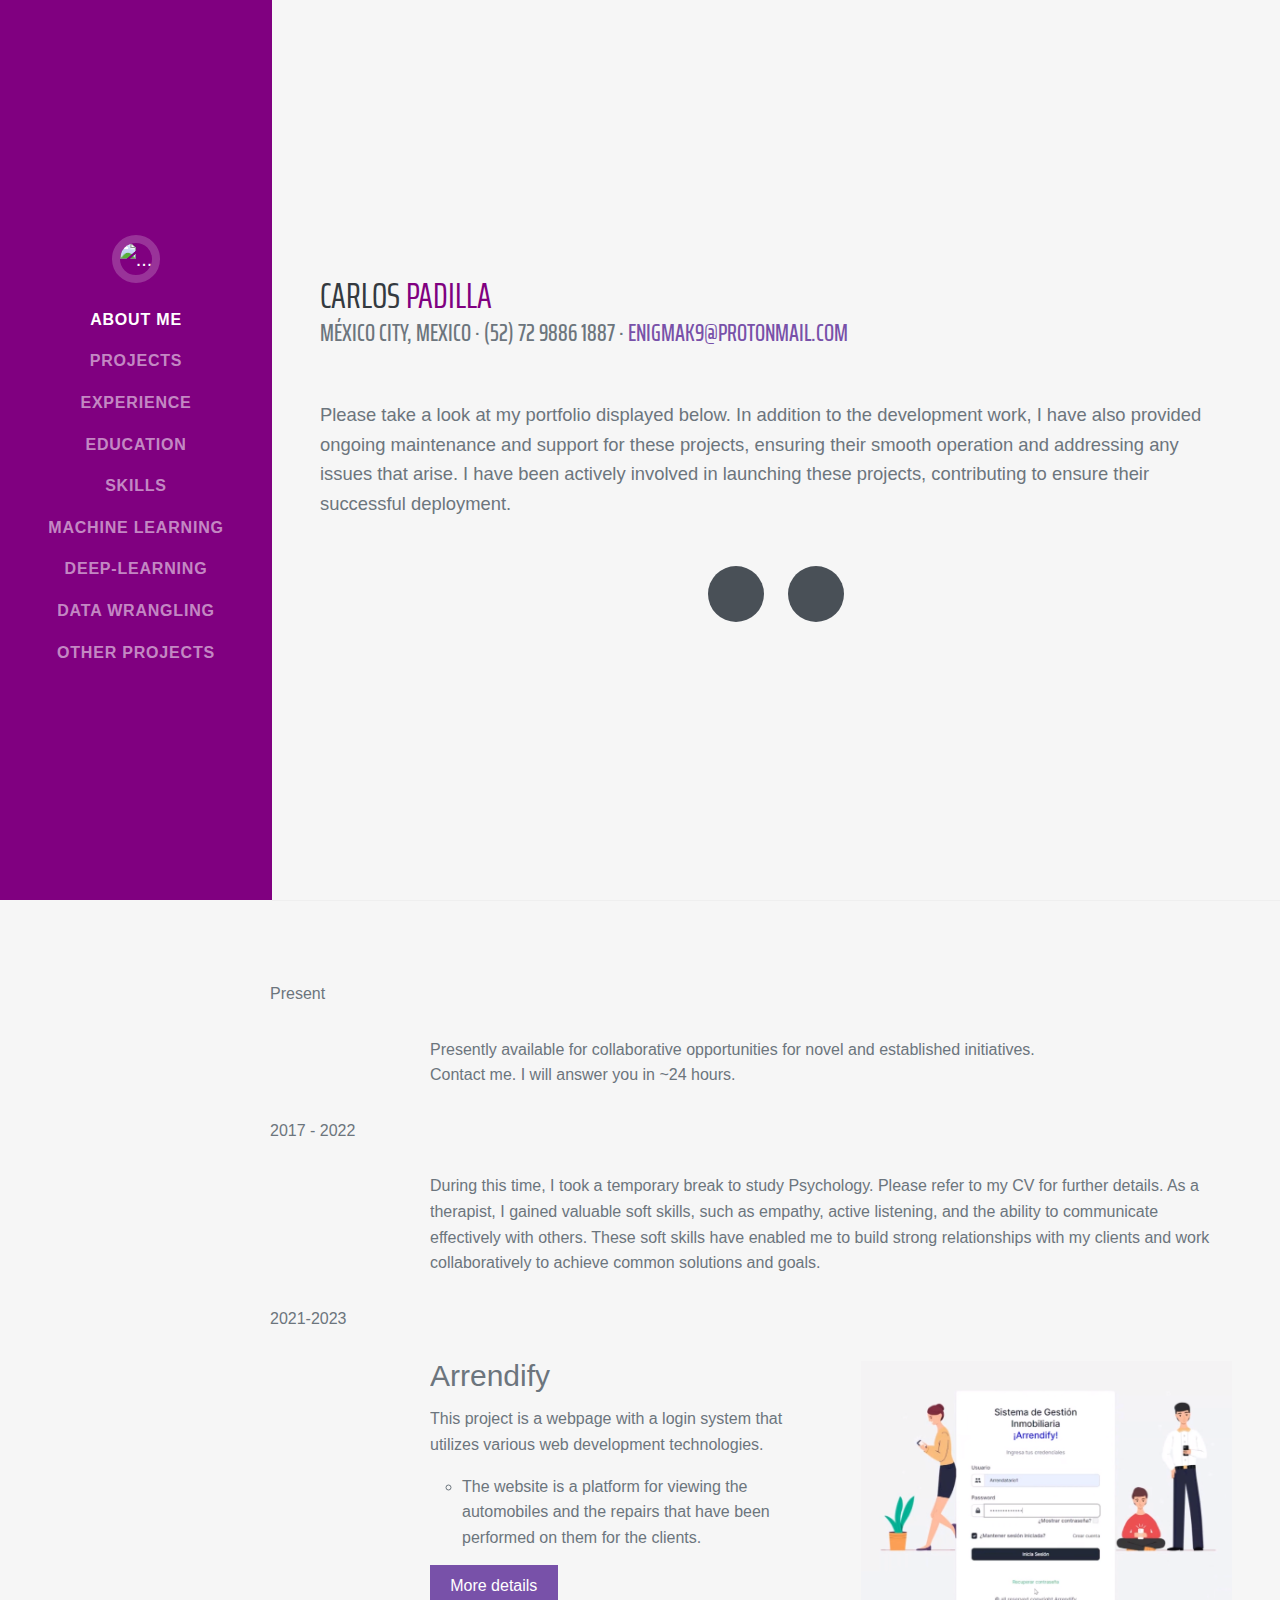
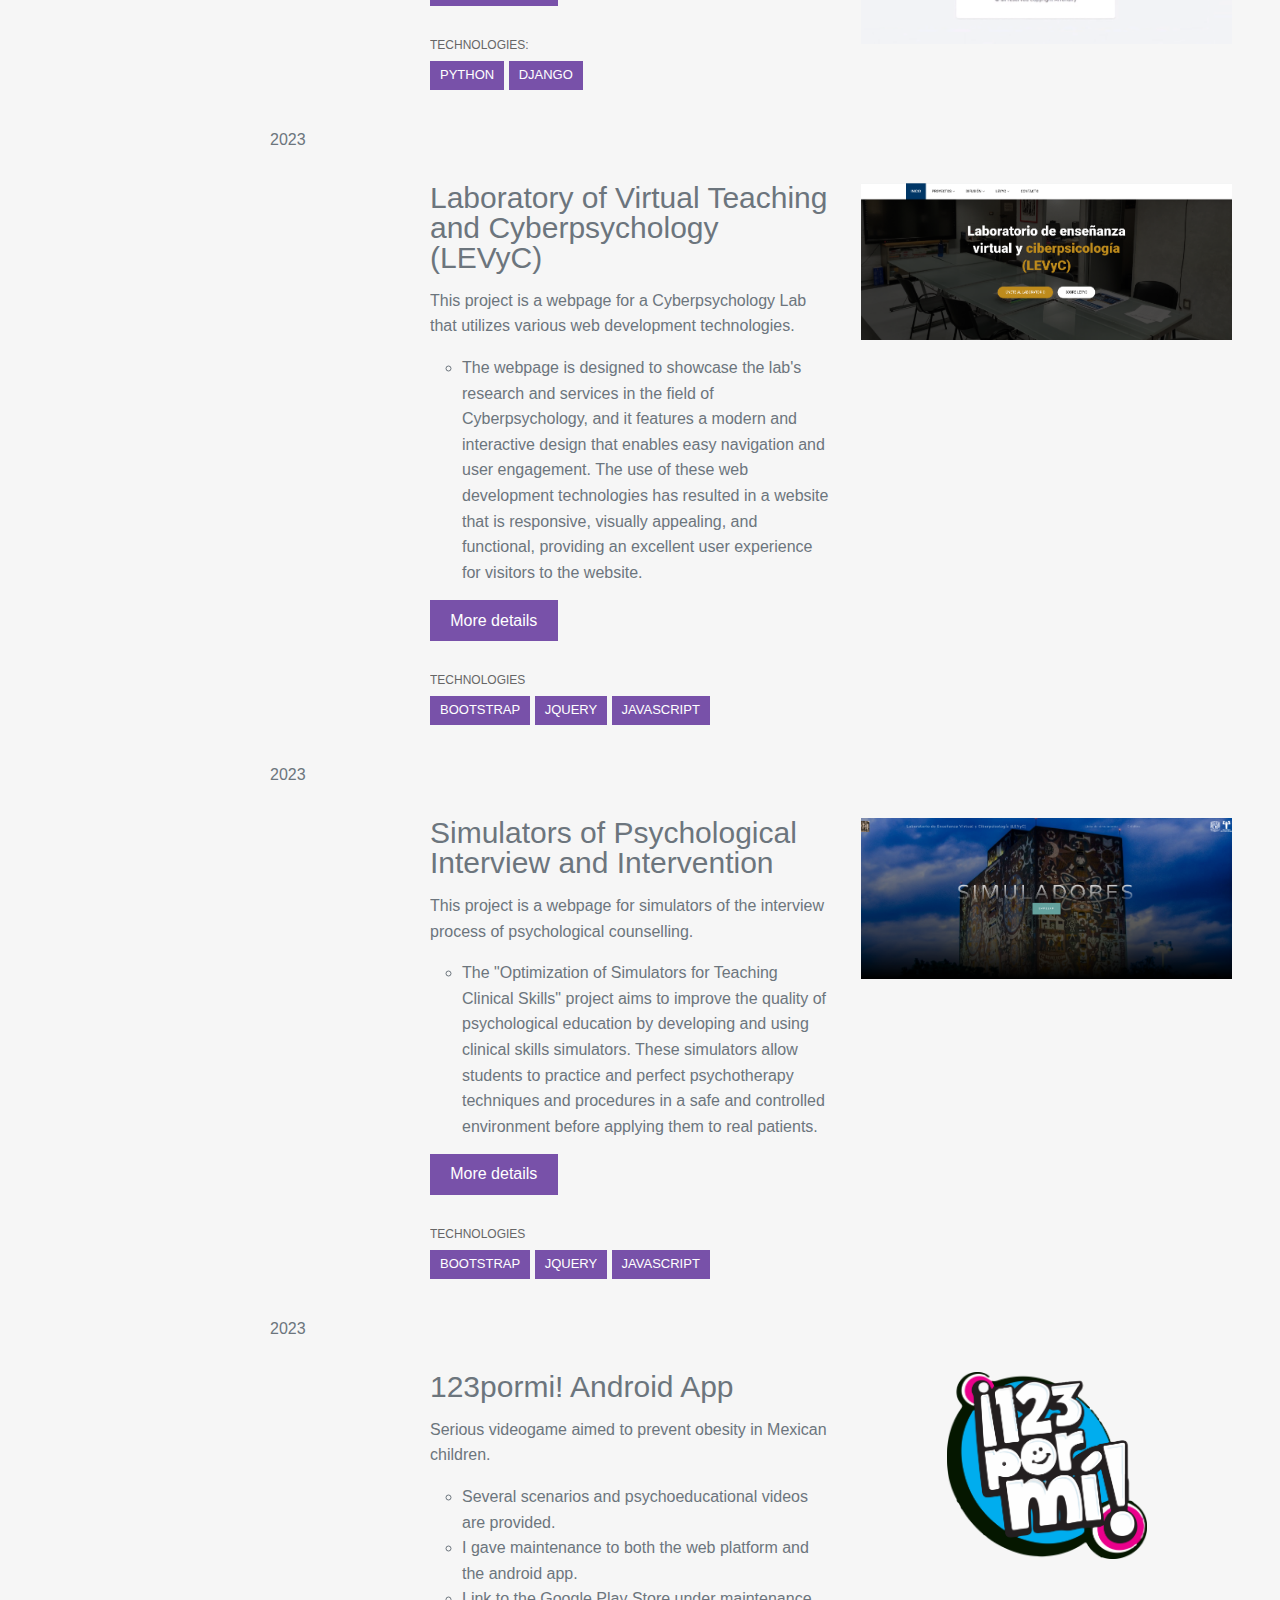
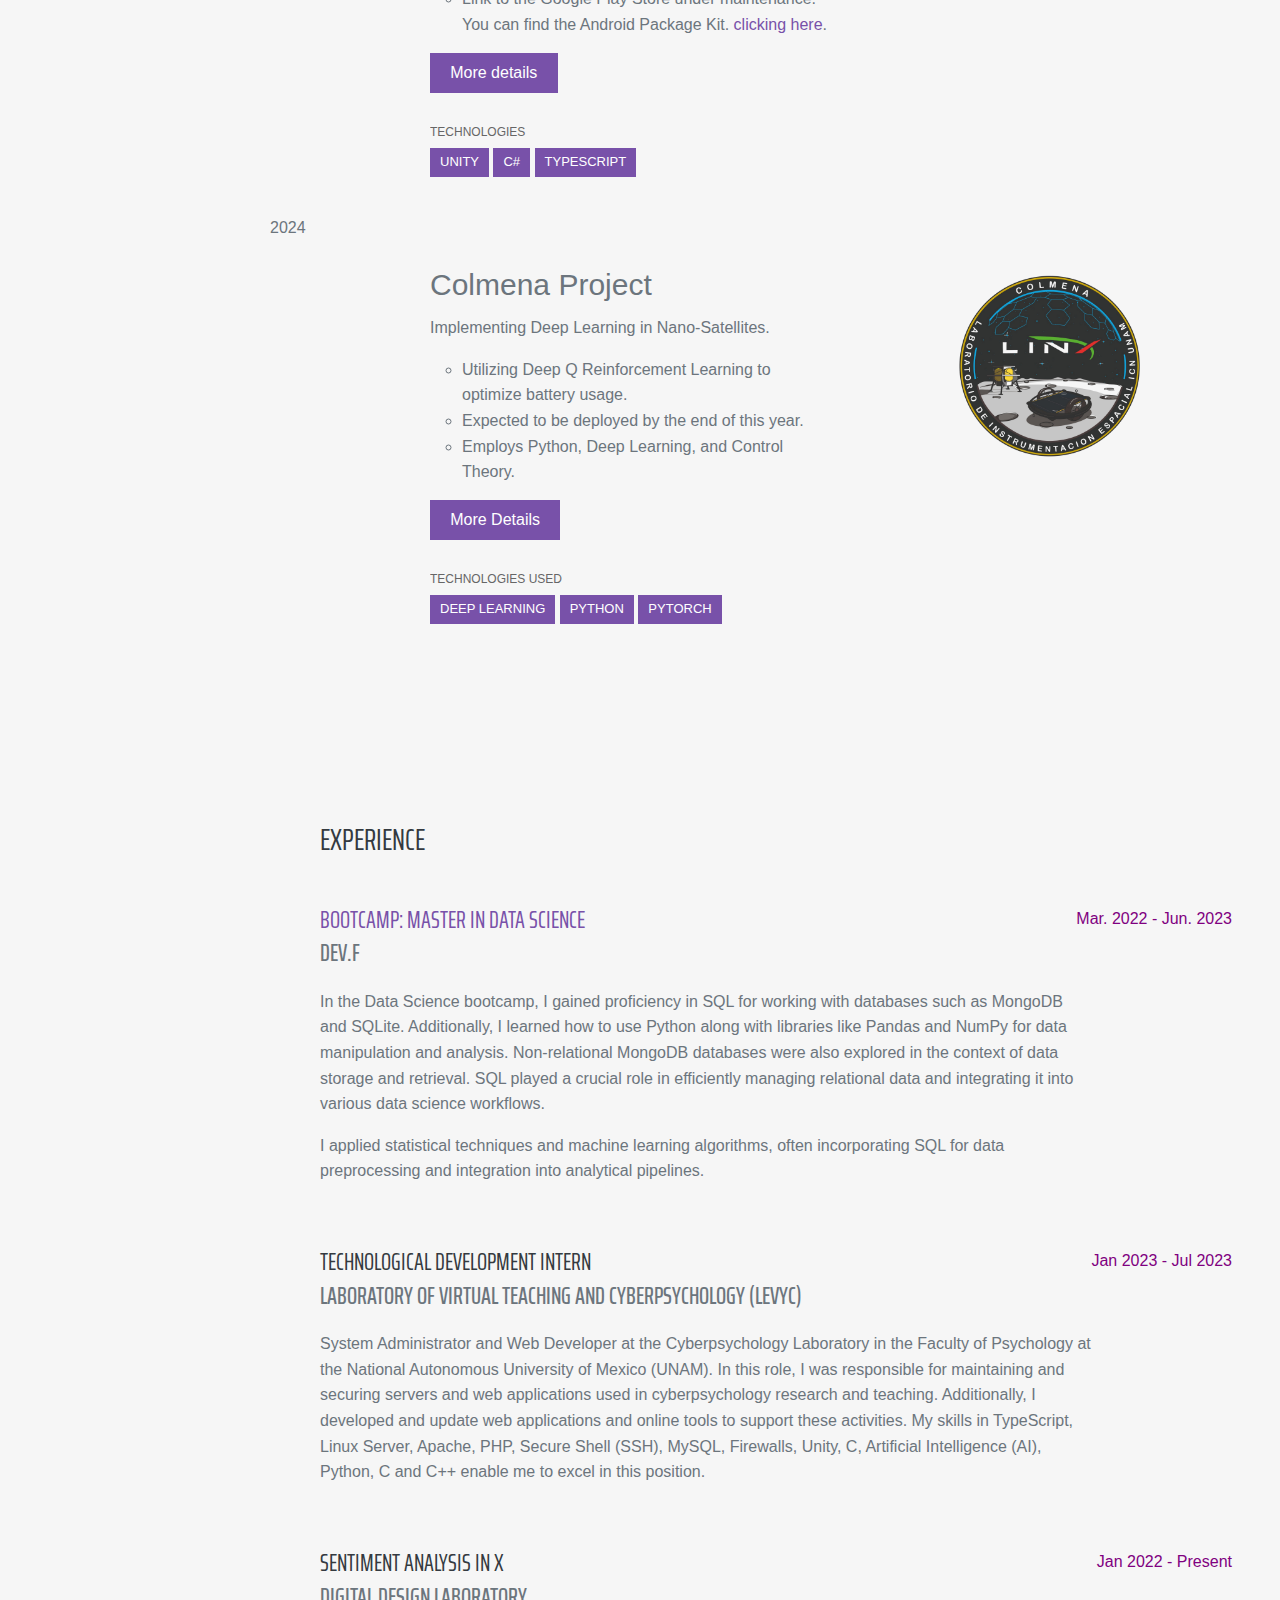
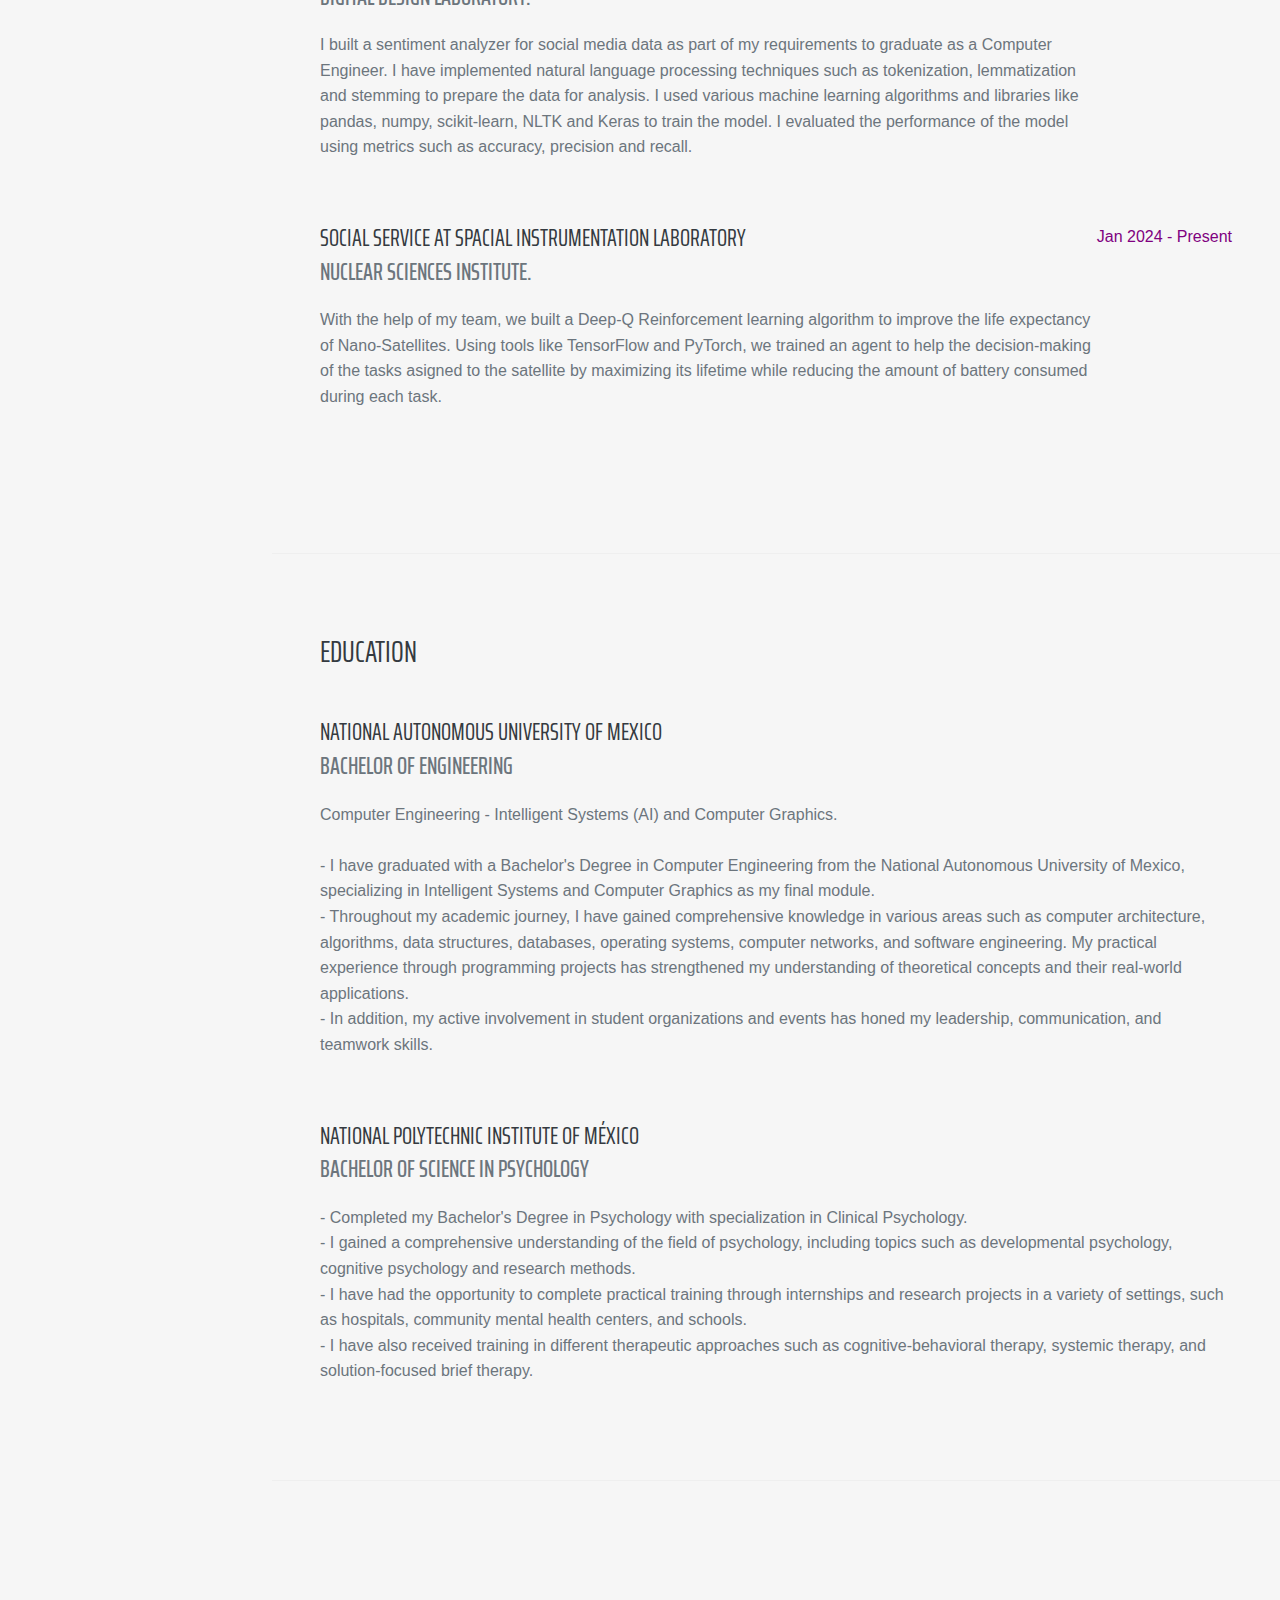
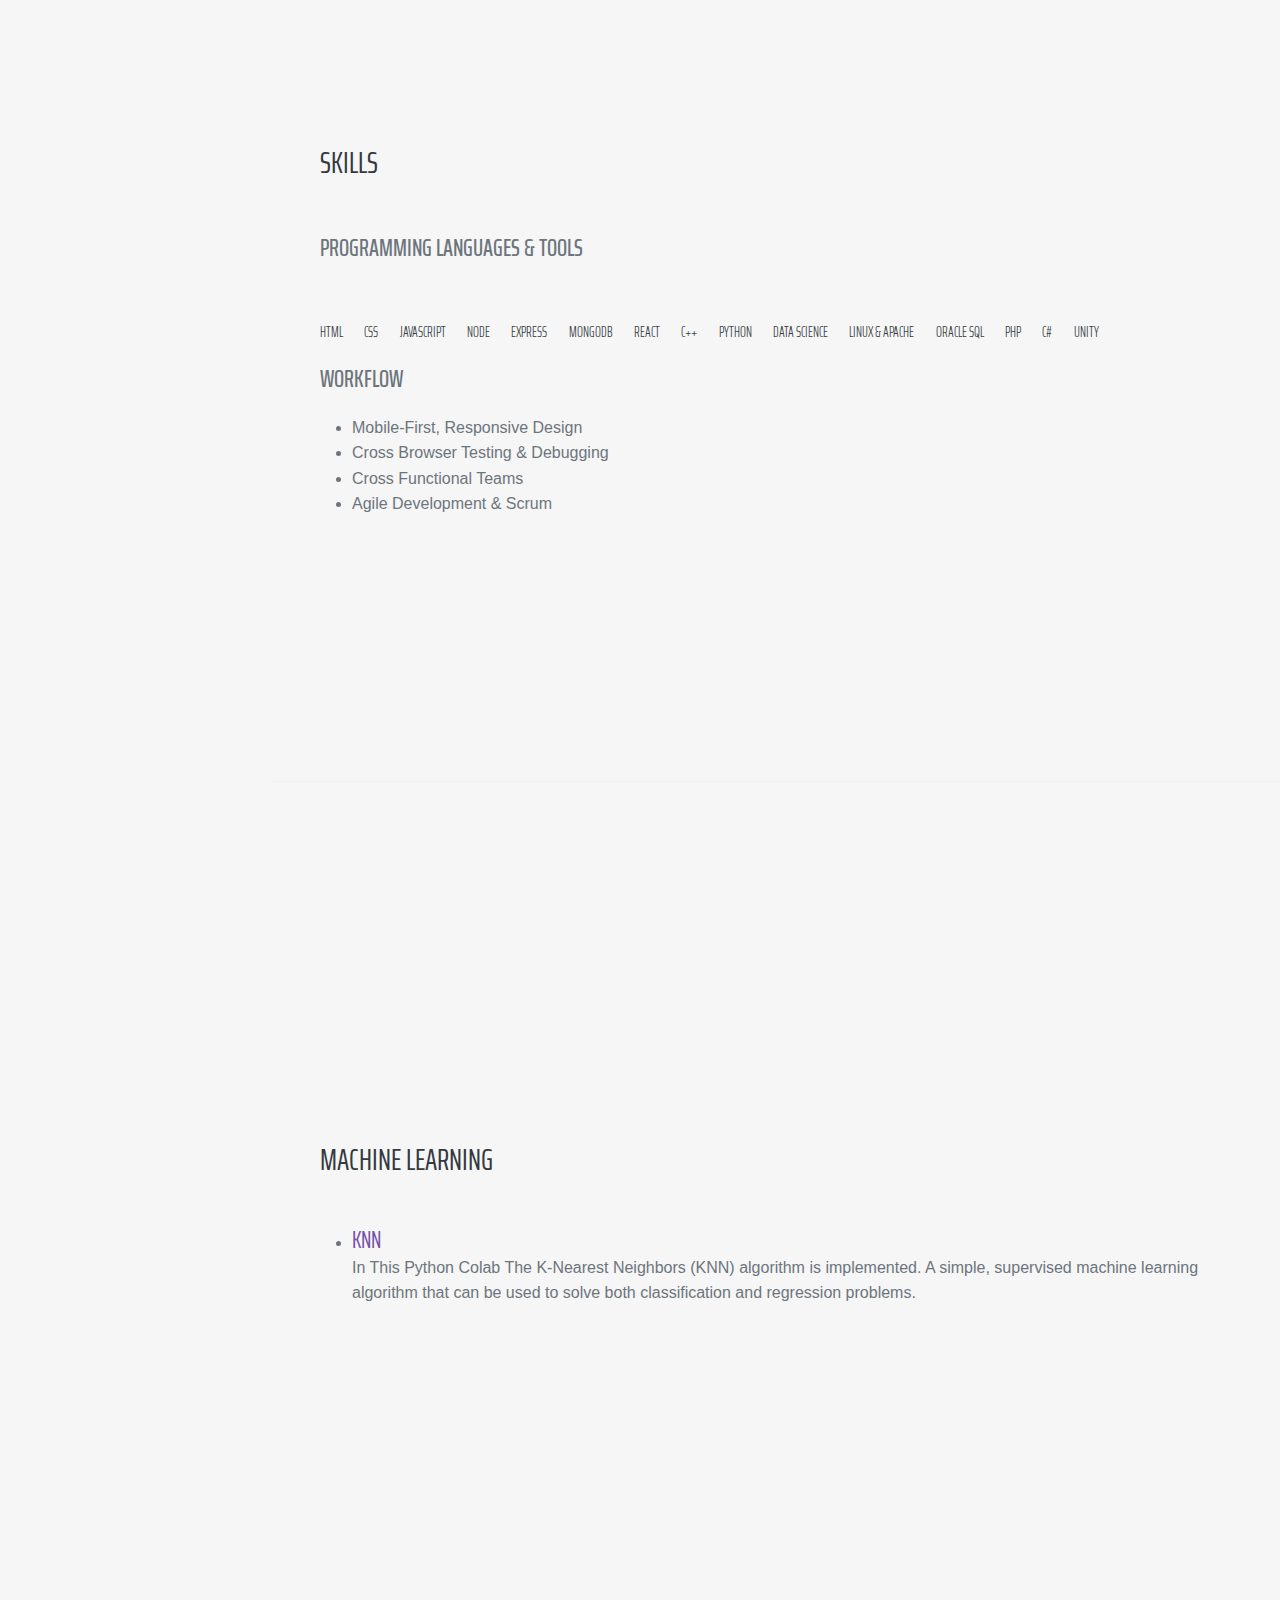
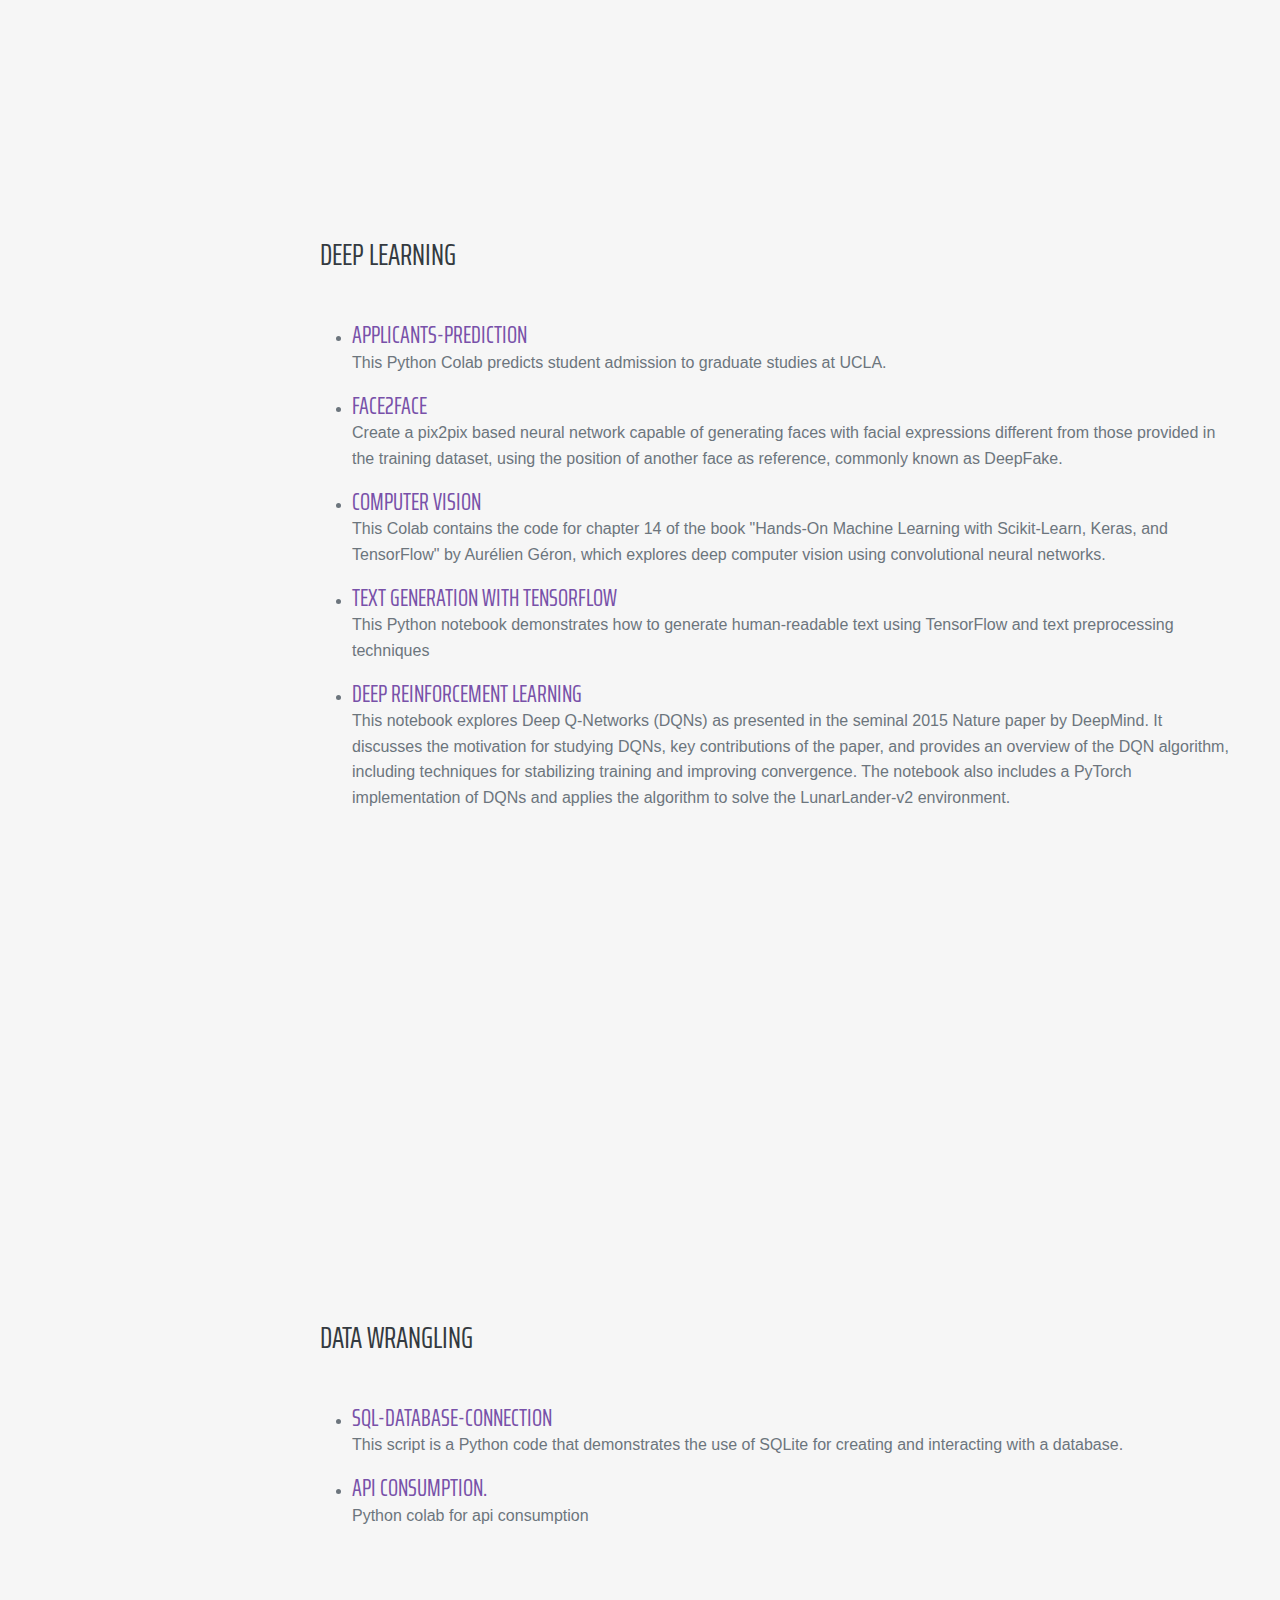
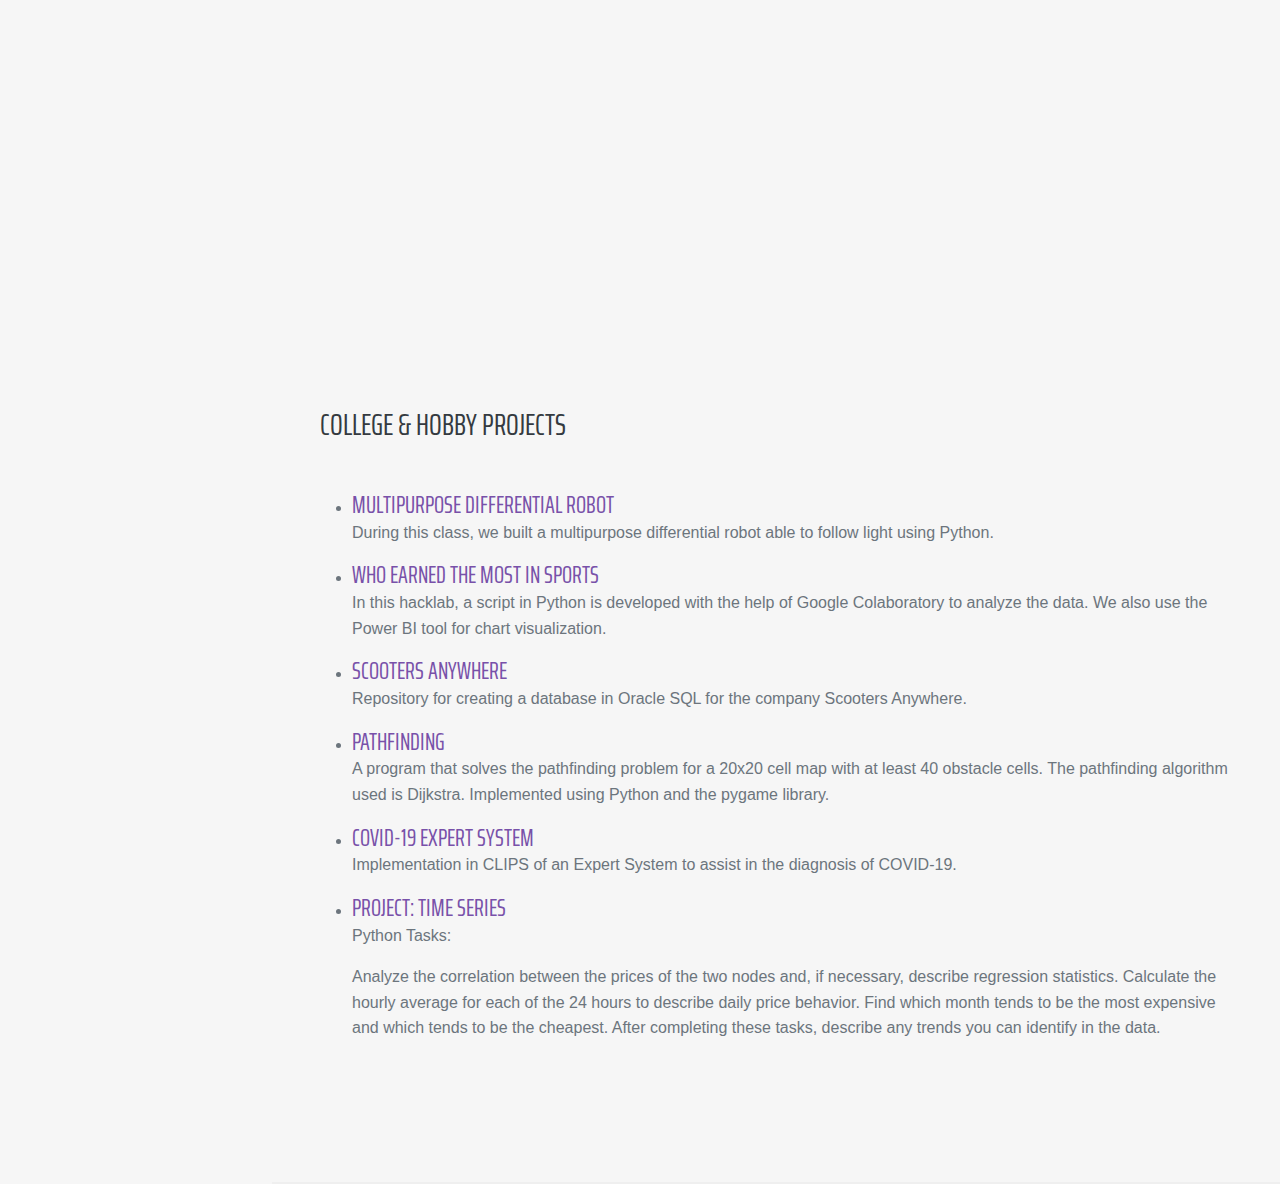
==== commit bb436c8d: "updated repo" ====
--- a/index.html
+++ b/index.html
@@ -1,298 +1,732 @@
 <!DOCTYPE html>
-<html prefix="og: http://ogp.me/ns# fb: http://ogp.me/ns/fb#">
+<html lang="en">
 
 <head>
-  <!-- Add Font Awesome CSS link -->
-  <link rel="stylesheet" href="https://cdnjs.cloudflare.com/ajax/libs/font-awesome/5.15.3/css/all.min.css">
   <meta charset="utf-8" />
-  <meta name="viewport" content="width=device-width, initial-scale=1" />
-  <title>Portfolio - Carlos Padilla - Software Engineer</title>
-  <meta name="description" content="Here you can find the list and brief descriptions of the projects I have recently completed." />
-  <link rel="canonical" href="https://enigmak9.github.io/simple-portfolio/" />
-  <meta property="og:title" content="Portfolio" />
-  <meta property="og:type" content="website" />
-  <meta property="og:site_name" content="Carlos Padilla - software engineer" />
-  <meta property="og:locale" content="en_US" />
-  <meta property="og:url" content="https://enigmak9.github.io/simple-portfolio" />
-  <meta property="og:description" content="Here you can find the list and brief descriptions of the projects I have recently completed." />
-  <meta property="og:image"
-    content="https://avatars.githubusercontent.com/u/31253445?s=400&u=add2a0edf825d3ecbaa469f816aee7f6af780cb2&v=4" />
-  <meta property="fb:profile_id" content="enigmak9" />
-  <meta property="fb:admins" content="enigmak9" />
-  <link href="style.css" rel="stylesheet" />
+  <meta name="viewport" content="width=device-width, initial-scale=1, shrink-to-fit=no" />
+  <meta name="description" content="" />
+  <meta name="author" content="" />
+  <title>Resume - Ignacio Padilla</title>
+  <link rel="icon" type="image/x-icon" href="assets/img/favicon.ico" />
+  <!-- Font Awesome icons (free version)-->
+  <script src="https://use.fontawesome.com/releases/v6.3.0/js/all.js" crossorigin="anonymous"></script>
+  <!-- Google fonts-->
+  <link href="https://fonts.googleapis.com/css?family=Saira+Extra+Condensed:500,700" rel="stylesheet" type="text/css" />
+  <link href="https://fonts.googleapis.com/css?family=Muli:400,400i,800,800i" rel="stylesheet" type="text/css" />
+  <!-- Core theme CSS (includes Bootstrap)-->
+  <link href="/css/styles.css" rel="stylesheet" />
+  <!--previous css styles-projects.css-->
+  <link href="/css/styles-projects.css" rel="stylesheet" />
 </head>
-
-  <aside class="site-sidebar" id="sidebar">
-      <!-- Sidebar content -->
-    <div class="site-sidebar-inner h-card">
-      <a class="person u-url" href="/" rel="me">
-        <div class="person-avatar u-photo">
-          <img alt="" class="avatar"
-            src="https://avatars.githubusercontent.com/u/31253445?s=400&u=add2a0edf825d3ecbaa469f816aee7f6af780cb2&v=4" />
+<body id="page-top">
+  <!-- Navigation-->
+  <nav class="navbar navbar-expand-lg navbar-dark bg-primary fixed-top" id="sideNav">
+    <a class="navbar-brand js-scroll-trigger" href="#page-top">
+      <span class="d-block d-lg-none">Ignacio Padilla</span>
+      <span class="d-none d-lg-block"><img class="img-fluid img-profile rounded-circle mx-auto mb-2"
+          src="https://avatars.githubusercontent.com/u/31253445?s=400&u=add2a0edf825d3ecbaa469f816aee7f6af780cb2&v=4"
+          alt="..." /></span>
+    </a>
+    <button class="navbar-toggler" type="button" data-bs-toggle="collapse" data-bs-target="#navbarResponsive"
+      aria-controls="navbarResponsive" aria-expanded="false" aria-label="Toggle navigation"><span
+        class="navbar-toggler-icon"></span></button>
+    <div class="collapse navbar-collapse" id="navbarResponsive">
+      <ul class="navbar-nav">
+        <li class="nav-item"><a class="nav-link js-scroll-trigger" href="#about">About me</a></li>
+        <li class="nav-item"><a class="nav-link js-scroll-trigger" href="#projects">Projects</a></li>
+        <li class="nav-item"><a class="nav-link js-scroll-trigger" href="#experience">Experience</a></li>
+        <li class="nav-item"><a class="nav-link js-scroll-trigger" href="#education">Education</a></li>
+        <li class="nav-item"><a class="nav-link js-scroll-trigger" href="#skills">Skills</a></li>
+        <li class="nav-item"><a class="nav-link js-scroll-trigger" href="#machine-learning">Machine Learning</a></li>
+        <li class="nav-item"><a class="nav-link js-scroll-trigger" href="#deep-learning">Deep-Learning</a></li>
+        <li class="nav-item"><a class="nav-link js-scroll-trigger" href="#data-wrangling">Data Wrangling</a></li>
+        <li class="nav-item"><a class="nav-link js-scroll-trigger" href="#other-projects">Other projects</a></li>
+        <!--li class="nav-item"><a class="nav-link js-scroll-trigger" href="#interests">Interests</a></li-->
+        <!--li class="nav-item"><a class="nav-link js-scroll-trigger" href="#awards">Awards</a></li-->
+      </ul>
+    </div>
+  </nav>
+  <!-- Page Content-->
+  <div class="container-fluid p-0">
+    <!-- About-->
+    <section class="resume-section" id="about">
+      <div class="resume-section-content">
+        <h1 class="mb-0">
+          Carlos
+          <span class="text-primary">Padilla</span>
+        </h1>
+        <div class="subheading mb-5">
+          México City, Mexico · (52) 72 9886 1887 ·
+          <a href="mailto:enigmak9@protonmail.com">enigmak9@protonmail.com</a>
         </div>
-        <div class="person-content">
-          <h1 class="person-title p-name">Carlos Padilla</h1>
-          <h2 class="person-subtitle p-job-title p-note">Software Engineer</h2>
-        </div>
-      </a>
-      <nav class="block main-navigation">
-        <div class="navigation-extend-bar">
-          <div class="social-icons">
-            <a class="button button-icon u-email" href="/cdn-cgi/l/email-protection#600a0103050b200a140f0d4e0d05"
-              rel="me" title="mail: enigmak9@protonmail.com">
-              <i class="fa fa-envelope"></i>
-            </a>
-            <a class="button button-icon" href="https://www.linkedin.com/in/enigmak9" rel="me"
-              title="linkedin: EnigmaK9">
-              <i class="fa fa-linkedin-square"></i>
-            </a>
-            <a class="button button-icon" href="https://github.com/EnigmaK9" rel="me" title="github: EnigmaK9">
-              <i class="fa fa-github-square"></i>
-            </a>
-          </div>
-          <a class="navigation-extend-button js-extend-main-navigation" href="#">
-            <i class="fa fa-bars"></i>
-          </a>
-        </div>
-        <div class="navigation-extendable">
-          <ul>
-            <li class=""><a href="/contact.html">Contact</a></li>
-          </ul>
-          <ul>
-            <li class=""><a href="/about.html">About me</a></li>
-            <li class=""><a href="/deep.html">Deep Learning</a></li>
-            <li class=""><a href="/work.html">My Work</a></li>
-          </ul>
-        </div>
-      </nav>
-      <div class="block block-social">
-        <div class="block-title">Get in touch</div>
-        <div class="block-content">
-          <div class="social-icons">
-            <a class="button button-icon u-email" href="/contact.html" rel="me" title="mail: enigmak9@protonmail.com">
-              <i class="fa fa-envelope"></i>
-            </a>
-            <a class="button button-icon" href="https://www.linkedin.com/in/EnigmaK9" rel="me"
-              title="linkedin: EnigmaK9">
-              <i class="fab fa-linkedin"></i>
-            </a>
-
-            <a class="button button-icon" href="https://github.com/EnigmaK9" rel="me" title="github: EnigmaK9">
-              <i class="fab fa-github"></i>
-            </a>
-
-          </div>
-        </div>
-      </div>
-  </aside>
-
-  <script>
-    // Función para ocultar el contenido del aside y el elemento .site-main
-    function hideSidebar() {
-      var aside = document.getElementById('sidebar');
-      aside.style.display = 'none';
-      
-      var siteMain = document.querySelector('.site-main');
-      siteMain.style.marginLeft = '0';
-    }
-  
-    // Función para mostrar el contenido del aside y el elemento .site-main
-    function showSidebar() {
-      var aside = document.getElementById('sidebar');
-      aside.style.display = 'block';
-      
-      var siteMain = document.querySelector('.site-main');
-      siteMain.style.marginLeft = '25%';
-    }
-  
-    // Verificar el tamaño de la ventana y aplicar los cambios al cargar y redimensionar
-    window.addEventListener('load', function() {
-      if (window.innerWidth < 768) {
-        hideSidebar();
-      }
-    });
-  
-    window.addEventListener('resize', function() {
-      if (window.innerWidth < 768) {
-        hideSidebar();
-      } else {
-        showSidebar();
-      }
-    });
-  </script>
-  
-  
-
-
-  <div class="site-main">
-    <div class="site-main-inner">
-      <div class="main-section portfolio-section">
-        <h1 class="main-title">Portfolio</h1>
-        <p>
-          Please take a look at my portfolio displayed below. In addition to the development work,
+        <p class="lead mb-5">Please take a look at my portfolio displayed below. In addition to the development
+          work,
           I have also provided ongoing maintenance and support for these projects,
           ensuring their smooth operation and addressing any issues that arise.
           I have been actively involved in launching these projects, contributing to
-          ensure their successful deployment.
+          ensure their successful deployment.</p>
+        <div class="social-icons">
+          <a class="social-icon" href="https://www.linkedin.com/in/enigmak9"><i class="fab fa-linkedin-in"></i></a>
+          <a class="social-icon" href="https://github.com/EnigmaK9"><i class="fab fa-github"></i></a>
+        </div>
+      </div>
+    </section>
+    <hr class="m-0" />
+
+
+    <!-- Projects-->
+    <section class="resume-section" id="projects">
+      <div class="timeline portfolio-timeline">
+        <ul>
+          <li class="timeline_element timeline_element--now project">
+            <div class="timeline_element-date">
+              <time class="timeline_element-date-text">Present</time>
+            </div>
+            <div class="timeline_element-contents">
+              <div class="project-text">
+                <div class="project-description">
+                  <strong>Presently available for collaborative opportunities for novel
+                    and established initiatives.</strong><br />
+                  <!--a href="/contact/"-->Contact me</a>. I will
+                  answer you in ~24 hours.
+                </div>
+              </div>
+            </div>
+          </li>
+
+          <li class="timeline_element timeline_element--now project">
+            <div class="timeline_element-date">
+              <time class="timeline_element-date-text">2017 - 2022</time>
+            </div>
+            <div class="timeline_element-contents">
+              <div class="project-text">
+                <div class="project-description">
+                  During this time, I took a temporary break to study Psychology. Please refer to <!--a href="/cv/"-->my
+                  CV</a> for further details. As a
+                  therapist, I gained valuable soft skills, such as empathy, active listening, and the ability to
+                  communicate effectively with others. These soft skills have enabled me to build strong relationships
+                  with my clients and work collaboratively to achieve common solutions and goals.
+                </div>
+              </div>
+            </div>
+          </li>
+          
+          <li class="timeline_element project">
+            <div class="timeline_element-date">
+              <time class="timeline_element-date-text">2021-2023</time>
+            </div>
+            <div class="timeline_element-contents">
+              <div class="project-text">
+                <a class="project-link" href="/index.html">
+                  <div class="project-title">Arrendify</div>
+                </a>
+                <div class="project-description">
+                  <p><strong>This project is a webpage with a login system that utilizes various web development
+                      technologies.</strong></p>
+                  <ul>
+                    <li> 
+                      The website is a platform for viewing the automobiles and the repairs that have been performed on them for the clients.</li>
+                  </ul>
+                </div>
+                <a class="project-readmore button button-red" href="https://arrendify.com/">
+                  More details
+                </a>
+                <div class="project-technologies">
+                  <div class="technologies-title">Technologies:</div>
+                  <ul class="tech-tags">
+                    <li><a href="https://www.python.org/" rel="nofollow" target="_blank">Python</a></li>
+                    <li><a href="https://www.djangoproject.com/" rel="nofollow" target="_blank">Django</a></li>
+                  </ul>
+                </div>
+              </div>
+              <div class="project-image">
+                <a href="https://speed-service.com.mx/">
+                  <img alt="Arrendify" src="/images/arrendify_cropped.png" />
+                </a>
+              </div>
+            </div>
+          </li>
+
+          <li class="timeline_element project">
+            <div class="timeline_element-date">
+              <time class="timeline_element-date-text">2023</time>
+            </div>
+            <div class="timeline_element-contents">
+              <div class="project-text">
+                <a class="project-link" href="/index.html">
+                  <div class="project-title">Laboratory of Virtual Teaching and Cyberpsychology (LEVyC)</div>
+                </a>
+                <div class="project-description">
+                  <p><strong>This project is a webpage for a Cyberpsychology Lab that utilizes various web development
+                      technologies.</strong></p>
+                  <ul>
+                    <li> The webpage is designed to showcase the lab's research and services in the field of
+                      Cyberpsychology, and it features a modern and interactive design that enables easy navigation
+                      and user engagement.
+                      The use of these web development technologies has resulted in a website that is responsive,
+                      visually appealing, and
+                      functional, providing an excellent user experience for visitors to the website.</li>
+                  </ul>
+                </div>
+                <a class="project-readmore button button-red" href="https://ciberpsicologia.unam.mx">
+                  More details
+                </a>
+                <div class="project-technologies">
+                  <div class="technologies-title">Technologies</div>
+                  <ul class="tech-tags">
+                    <li><a href="https://getbootstrap.com/" rel="nofollow" target="_blank">Bootstrap</a></li>
+                    <li><a href="https://jquery.com/" rel="nofollow" target="_blank">JQuery</a></li>
+                    <li><a href="https://www.ecma-international.org/publications-and-standards/standards/ecma-262/"
+                        rel="nofollow" target="_blank">Javascript</a></li>
+                  </ul>
+                </div>
+              </div>
+              <div class="project-image">
+                <a href="https://ciberpsicologia.unam.mx">
+                  <img alt="LEVyC" src="/images/levyc-main-page.png" />
+                </a>
+              </div>
+            </div>
+          </li>
+
+          <li class="timeline_element project">
+            <div class="timeline_element-date">
+              <time class="timeline_element-date-text">2023</time>
+            </div>
+            <div class="timeline_element-contents">
+              <div class="project-text">
+                <a class="project-link" href="/index.html">
+                  <div class="project-title">Simulators of Psychological Interview and Intervention</div>
+                </a>
+                <div class="project-description">
+                  <p><strong>This project is a webpage for simulators of the interview process of
+                      psychological counselling.
+                    </strong></p>
+                  <ul>
+                    <li> The "Optimization of Simulators for Teaching Clinical Skills" project
+                      aims to improve the quality of psychological education by developing and using clinical skills
+                      simulators. These simulators allow students to practice and perfect psychotherapy techniques
+                      and procedures in a safe and controlled environment before applying them to real patients.
+                    </li>
+                  </ul>
+                </div>
+                <a class="project-readmore button button-red"
+                  href="https://ciberpsicologia.unam.mx/SimuladoresLevyc/Simuladores.html">
+                  More details
+                </a>
+                <div class="project-technologies">
+                  <div class="technologies-title">Technologies</div>
+                  <ul class="tech-tags">
+                    <li><a href="https://getbootstrap.com/" rel="nofollow" target="_blank">Bootstrap</a></li>
+                    <li><a href="https://jquery.com/" rel="nofollow" target="_blank">JQuery</a></li>
+                    <li><a href="https://www.ecma-international.org/publications-and-standards/standards/ecma-262/"
+                        rel="nofollow" target="_blank">Javascript</a></li>
+                  </ul>
+                </div>
+              </div>
+              <div class="project-image">
+                <a="https: //ciberpsicologia.unam.mx/SimuladoresLevyc/Simuladores.html">
+                  <img alt="LEVyC" src="/images/simulators.png" />
+                  </a>
+              </div>
+            </div>
+          </li>
+          <!--Added a comment-->
+          <li class="timeline_element project">
+            <div class="timeline_element-date">
+              <time class="timeline_element-date-text">2023</time>
+            </div>
+            <div class="timeline_element-contents">
+              <div class="project-text">
+                <a class="project-link" href="/index.html">
+                  <div class="project-title">123pormi! Android App</div>
+                </a>
+                <div class="project-description">
+                  <p><strong>Serious videogame aimed to prevent obesity in Mexican children.</strong></p>
+                  <ul>
+                    <li>Several scenarios and psychoeducational videos are provided.</li>
+                    <li>I gave maintenance to both the web platform and the android app.</li>
+                    <li>Link to the Google Play Store under maintenance. You can find the Android Package Kit.
+                      <a href="https://anonfiles.com/f9D0fdweza/base_apk">clicking here</a>.
+                    </li>
+                  </ul>
+                </div>
+                <a class="project-readmore button button-red" href="https://www.ciberpsicontigo.unam.mx/123pormi/#/">
+                  More details
+                </a>
+                <div class="project-technologies">
+                  <div class="technologies-title">Technologies</div>
+                  <ul class="tech-tags">
+                    <li><a href="https://unity.com/es/" rel="nofollow" target="_blank">Unity</a></li>
+                    <li><a href="https://jquery.com/https://learn.microsoft.com/en-us/dotnet/csharp/tour-of-csharp/" rel="nofollow" target="_blank">C#</a></li>
+                    <li><a href="https://www.ecma-international.org/publications-and-standards/standards/ecma-262/"
+                        rel="nofollow" target="_blank">Typescript</a></li>
+                  </ul>
+                </div>
+              </div>
+              <div class="project-image">
+                <a href="https://www.ciberpsicontigo.unam.mx/123pormi/#/">
+                  <img alt="LEVyC" src="/images/logo_123pormi.png" style="width: 200px;" />
+                </a>
+              </div>
+            </div>
+          </li>
+
+          <!--Added a comment-->
+          <li class="timeline_element project">
+            <div class="timeline_element-date">
+                <time class="timeline_element-date-text">2024</time>
+            </div>
+            <div class="timeline_element-contents">
+                <div class="project-text">
+                    <a class="project-link" href="/index.html">
+                        <div class="project-title">Colmena Project</div>
+                    </a>
+                    <div class="project-description">
+                        <p><strong>Implementing Deep Learning in Nano-Satellites.</strong></p>
+                        <ul>
+                            <li>Utilizing Deep Q Reinforcement Learning to optimize battery usage.</li>
+                            <li>Expected to be deployed by the end of this year.</li>
+                            <li>Employs Python, Deep Learning, and Control Theory.</li>
+                        </ul>
+                    </div>
+                    <a class="project-readmore button button-red" href="https://linx.nucleares.unam.mx/colmena/">
+                        More Details
+                    </a>
+                    <div class="project-technologies">
+                        <div class="technologies-title">Technologies Used</div>
+                        <ul class="tech-tags">
+                            <li><a href="https://aws.amazon.com/es/what-is/deep-learning/" rel="nofollow" target="_blank">Deep Learning</a></li>
+                            <li><a href="https://www.python.org/" rel="nofollow" target="_blank">Python</a></li>
+                            <li><a href="https://pytorch.org/" rel="nofollow" target="_blank">Pytorch</a></li>
+                        </ul>
+                    </div>
+                </div>
+                <div class="project-image">
+                    <a href="https://linx.nucleares.unam.mx/colmena/">
+                        <img alt="Colmena" src="/images/colmena_no_white_bg.png" style="width: 200px;" />
+                    </a>
+                </div>
+            </div>
+        </li>
+        
+
+</body>
+<!-- Agrega el enlace al asarchivo JavaScript de Font Awesomeasdasd -->
+<script src="https://cdnjs.cloudflare.com/ajax/libs/font-awesome/5.15.3/js/all.min.js"></script>
+
+</section>
+
+
+<!-- Experience-->
+<section class="resume-section" id="experience">
+  <div class="resume-section-content">
+    <h2 class="mb-5">Experience</h2>
+   <!-- Data Science Bootcamp Intern -->
+<div class="d-flex flex-column flex-md-row justify-content-between mb-5">
+  <div class="flex-grow-1">
+    <h3 class="mb-0"><a href="certificates/devf.pdf" target="_blank">Bootcamp: Master in Data Science</a></h3>
+    <div class="subheading mb-3">Dev.F</div>
+    <p>In the Data Science bootcamp, I gained proficiency in SQL for working with databases such as MongoDB and SQLite. Additionally, I learned how to use Python along with libraries like Pandas and NumPy for data manipulation and analysis. Non-relational MongoDB databases were also explored in the context of data storage and retrieval. SQL played a crucial role in efficiently managing relational data and integrating it into various data science workflows.</p>
+    <p>I applied statistical techniques and machine learning algorithms, often incorporating SQL for data preprocessing and integration into analytical pipelines.</p>
+  </div>
+  <div class="flex-shrink-0"><span class="text-primary">Mar. 2022 - Jun. 2023</span></div>
+</div>
+
+    <!-- Technological Development Intern -->
+    <div class="d-flex flex-column flex-md-row justify-content-between mb-5">
+      <div class="flex-grow-1">
+        <h3 class="mb-0">Technological Development Intern </h3>
+        <div class="subheading mb-3">Laboratory of Virtual Teaching and Cyberpsychology (LEVyC)</div>
+        <p>System Administrator and Web Developer at the Cyberpsychology Laboratory in the Faculty of
+          Psychology at the National Autonomous University of Mexico (UNAM). In this role, I was responsible for
+          maintaining and securing servers and
+          web applications used in cyberpsychology research and teaching. Additionally, I developed and update web
+          applications and online tools to
+          support these activities. My skills in TypeScript, Linux Server, Apache, PHP, Secure Shell (SSH), MySQL,
+          Firewalls, Unity, C, Artificial Intelligence
+          (AI), Python, C and C++ enable me to excel in this position.</p>
+      </div>
+      <div class="flex-shrink-0"><span class="text-primary">Jan 2023 - Jul 2023</span></div>
+    </div>
+
+    <!-- Sentiment Analysis in X -->
+    <div class="d-flex flex-column flex-md-row justify-content-between mb-5">
+      <div class="flex-grow-1">
+        <h3 class="mb-0">Sentiment Analysis in X</h3>
+        <div class="subheading mb-3">Digital Design Laboratory.</div>
+        <p>I built a sentiment analyzer for social media data as part of my requirements to graduate as a
+          Computer Engineer. I have implemented natural
+          language processing techniques such as tokenization, lemmatization and stemming to prepare
+          the data for analysis. I used various machine
+          learning algorithms and libraries like pandas, numpy, scikit‑learn, NLTK and Keras to train
+          the model. I evaluated the performance of the model
+          using metrics such as accuracy, precision and recall.</p>
+      </div>
+      <div class="flex-shrink-0"><span class="text-primary">Jan 2022 - Present</span></div>
+    </div>
+
+    <!-- Social Service at Spacial Instrumentation Laboratory -->
+    <div class="d-flex flex-column flex-md-row justify-content-between mb-5">
+      <div class="flex-grow-1">
+        <h3 class="mb-0">Social Service at Spacial Instrumentation Laboratory</h3>
+        <div class="subheading mb-3">Nuclear Sciences Institute.</div>
+        <p>With the help of my team, we built a Deep-Q Reinforcement learning algorithm to improve the 
+          life expectancy of Nano-Satellites. Using tools  like TensorFlow and PyTorch, we
+          trained an agent to help the decision-making of the tasks asigned to the  satellite by 
+          maximizing its lifetime while reducing the amount of battery consumed during  each task.</p>
+      </div>
+      <div class="flex-shrink-0"><span class="text-primary">Jan 2024 - Present</span></div>
+    </div>
+  </div>
+</section>
+
+
+<hr class="m-0" />
+<!-- Education-->
+<section class="resume-section" id="education">
+  <div class="resume-section-content">
+    <h2 class="mb-5">Education</h2>
+    <div class="d-flex flex-column flex-md-row justify-content-between mb-5">
+      <div class="flex-grow-1">
+        <h3 class="mb-0">National Autonomous University of Mexico</h3>
+        <div class="subheading mb-3">Bachelor of Engineering</div>
+        <div>Computer Engineering - Intelligent Systems (AI) and Computer Graphics.</div>
+        <br>
+        <p> - I have graduated with a Bachelor's Degree in Computer Engineering from the National Autonomous University
+          of Mexico, specializing in Intelligent Systems and Computer Graphics as my final module.
+          <br>
+          - Throughout my academic journey, I have gained comprehensive knowledge in various areas
+          such as computer architecture, algorithms, data
+          structures, databases, operating systems, computer networks, and software engineering.
+          My practical experience through programming projects has strengthened my understanding of
+          theoretical concepts and their real‑world applications.
+          <br>
+          - In addition, my active involvement in student organizations and events has honed my
+          leadership, communication, and teamwork skills.
+          
         </p>
-
-        <div class="timeline portfolio-timeline">
-          <ul>
-            <li class="timeline_element timeline_element--now project">
-              <div class="timeline_element-date">
-                <time class="timeline_element-date-text">Present</time>
-              </div>
-              <div class="timeline_element-contents">
-                <div class="project-text">
-                  <div class="project-description">
-                    <strong>Presently available for collaborative opportunities for novel
-                      and established initiatives.</strong><br />
-                    <a href="/contact/">Contact me</a>. I will
-                    answer you in ~24 hours.
-                  </div>
-                </div>
-              </div>
-            </li>
-
-            <li class="timeline_element timeline_element--now project">
-              <div class="timeline_element-date">
-                <time class="timeline_element-date-text">2017 - 2021</time>
-              </div>
-              <div class="timeline_element-contents">
-                <div class="project-text">
-                  <div class="project-description">
-                    During this time, I took a temporary break to study Psychology. Please refer to <a href="/cv/">my
-                      CV</a> for further details. As a
-                    therapist, I gained valuable soft skills, such as empathy, active listening, and the ability to
-                    communicate effectively with others. These soft skills have enabled me to build strong relationships
-                    with my clients and work collaboratively to achieve common solutions and goals.
-                  </div>
-                </div>
-              </div>
-            </li>
-            <li class="timeline_element project">
-              <div class="timeline_element-date">
-                <time class="timeline_element-date-text">2023</time>
-              </div>
-              <div class="timeline_element-contents">
-                <div class="project-text">
-                  <a class="project-link" href="/index.html">
-                    <div class="project-title">Laboratory of Virtual Teaching and Cyberpsychology (LEVyC)</div>
-                  </a>
-                  <div class="project-description">
-                    <p><strong>This project is a webpage for a Cyberpsychology Lab that utilizes various web development
-                        technologies.</strong></p>
-                    <ul>
-                      <li> The webpage is designed to showcase the lab's research and services in the field of
-                        Cyberpsychology, and it features a modern and interactive design that enables easy navigation
-                        and user engagement.
-                        The use of these web development technologies has resulted in a website that is responsive,
-                        visually appealing, and
-                        functional, providing an excellent user experience for visitors to the website.</li>
-                    </ul>
-                  </div>
-                  <a class="project-readmore button button-red" href="https://ciberpsicologia.unam.mx">
-                    More details
-                  </a>
-                  <div class="project-technologies">
-                    <div class="technologies-title">Technologies</div>
-                    <ul class="tech-tags">
-                      <li><a href="https://getbootstrap.com/" rel="nofollow" target="_blank">Bootstrap</a></li>
-                      <li><a href="https://jquery.com/" rel="nofollow" target="_blank">JQuery</a></li>
-                      <li><a href="https://www.ecma-international.org/publications-and-standards/standards/ecma-262/"
-                          rel="nofollow" target="_blank">Javascript</a></li>
-                    </ul>
-                  </div>
-                </div>
-                <div class="project-image">
-                  <a href="https://ciberpsicologia.unam.mx">
-                    <img alt="LEVyC" src="/images/levyc-main-page.png" />
-                  </a>
-                </div>
-              </div>
-            </li>
-
-            <li class="timeline_element project">
-              <div class="timeline_element-date">
-                <time class="timeline_element-date-text">2023</time>
-              </div>
-              <div class="timeline_element-contents">
-                <div class="project-text">
-                  <a class="project-link" href="/index.html">
-                    <div class="project-title">Simulators of Psychological Interview and Intervention</div>
-                  </a>
-                  <div class="project-description">
-                    <p><strong>This project is a webpage for simulators of the interview process of
-                        psychological counselling.
-                      </strong></p>
-                    <ul>
-                      <li> 5 simulators are provided: Cognitive Behavioral Intervention, Motivational Interview,
-                        Crisis Intervention and others.
-                      </li>
-                    </ul>
-                  </div>
-                  <a class="project-readmore button button-red"
-                    href="https://ciberpsicologia.unam.mx/SimuladoresLevyc/Simuladores.html">
-                    More details
-                  </a>
-                  <div class="project-technologies">
-                    <div class="technologies-title">Technologies</div>
-                    <ul class="tech-tags">
-                      <li><a href="https://getbootstrap.com/" rel="nofollow" target="_blank">Bootstrap</a></li>
-                      <li><a href="https://jquery.com/" rel="nofollow" target="_blank">JQuery</a></li>
-                      <li><a href="https://www.ecma-international.org/publications-and-standards/standards/ecma-262/"
-                          rel="nofollow" target="_blank">Javascript</a></li>
-                    </ul>
-                  </div>
-                </div>
-                <div class="project-image">
-                  <a ="https://ciberpsicologia.unam.mx/SimuladoresLevyc/Simuladores.html">
-                    <img alt="LEVyC" src="/images/simulators.png" />
-                  </a>
-                </div>
-              </div>
-            </li>
-
-            <li class="timeline_element project">
-              <div class="timeline_element-date">
-                <time class="timeline_element-date-text">2023</time>
-              </div>
-              <div class="timeline_element-contents">
-                <div class="project-text">
-                  <a class="project-link" href="/index.html">
-                    <div class="project-title">123pormi! Android App</div>
-                  </a>
-                  <div class="project-description">
-                    <p><strong>Serious videogame aimed to prevent obesity in Mexican children.</strong></p>
-                    <ul>
-                      <li>Several scenarios and psychoeducational videos are provided.</li>
-                      <li>I gave maintenance to both the web platform and the android app.</li>
-                      <li>Link to the Google Play Store under maintenance. You can find the Android Package Kit 
-                        <a href="https://anonfiles.com/f9D0fdweza/base_apk">clicking here</a>.</li>
-                    </ul>
-                  </div>
-                  <a class="project-readmore button button-red" href="https://www.ciberpsicontigo.unam.mx/123pormi/#/">
-                    More details
-                  </a>
-                  <div class="project-technologies">
-                    <div class="technologies-title">Technologies</div>
-                    <ul class="tech-tags">
-                      <li><a href="https://getbootstrap.com/" rel="nofollow" target="_blank">Unity</a></li>
-                      <li><a href="https://jquery.com/" rel="nofollow" target="_blank">C#</a></li>
-                      <li><a href="https://www.ecma-international.org/publications-and-standards/standards/ecma-262/"
-                          rel="nofollow" target="_blank">Javascript</a></li>
-                    </ul>
-                  </div>
-                </div>
-                <div class="project-image">
-                  <a href="https://www.ciberpsicontigo.unam.mx/123pormi/#/">
-                    <img alt="LEVyC" src="/images/logo_123pormi.png" style="width: 200px;" />
-                  </a>
-                </div>
-              </div>
-            </li>
+      </div>
+      <!--div class="flex-shrink-0"><span class="text-primary">August 2012 - December 2018</span></div-->
+    </div>
+    <div class="d-flex flex-column flex-md-row justify-content-between">
+      <div class="flex-grow-1">
+        <h3 class="mb-0">National Polytechnic Institute of México</h3>
+        <div class="subheading mb-3">Bachelor of Science in Psychology</div>
+        <p>- Completed my Bachelor's Degree in Psychology
+          with specialization in Clinical Psychology.
+          <br>
+          - I gained a comprehensive understanding of the field of psychology, including topics such
+          as developmental psychology, cognitive psychology
+          and research methods.
+          <br>
+          - I have had the opportunity to complete practical training through internships and research
+          projects in a variety of settings, such as hospitals,
+          community mental health centers, and schools.
+          <br>
+          - I have also received training in different therapeutic approaches such as
+          cognitive‑behavioral therapy, systemic therapy, and solution‑focused
+          brief therapy.
+        </p>
+      </div>
+      <!--div class="flex-shrink-0"><span class="text-primary">August 2016 - May 2022</span></div-->
+    </div>
+  </div>
+</section>
+<hr class="m-0" />
+<!-- Skills-->
+<section class="resume-section" id="skills">
+  <div class="resume-section-content">
+    <h2 class="mb-5">Skills</h2>
+    <div class="subheading mb-3">Programming Languages & Tools</div>
+    <div class="list-inline dev-icons">
+      <div class="skill-item list-inline-item">
+        <i class="fab fa-html5"></i>
+        <h5>HTML</h5>
+      </div>
+      <div class="skill-item list-inline-item">
+        <i class="fab fa-css3-alt"></i>
+        <h5>CSS</h5>
+      </div>
+      <div class="skill-item list-inline-item">
+        <i class="fab fa-js-square"></i>
+        <h5>JavaScript</h5>
+      </div>
+      <div class="skill-item list-inline-item">
+        <i class="fab fa-node"></i>
+        <h5>Node</h5>
+      </div>
+      <div class="skill-item list-inline-item">
+        <i class="fas fa-server"></i>
+        <h5>Express</h5>
+      </div>
+      <div class="skill-item list-inline-item">
+        <i class="fas fa-database"></i>
+        <h5>MongoDB</h5>
+      </div>
+      <div class="skill-item list-inline-item">
+        <i class="fab fa-react"></i>
+        <h5>React</h5>
+      </div>
+      <div class="skill-item list-inline-item">
+        <i class="fas fa-code"></i>
+        <h5>C++</h5>
+      </div>
+      <div class="skill-item list-inline-item">
+        <i class="fab fa-python"></i>
+        <h5>Python</h5>
+      </div>
+      <div class="skill-item list-inline-item">
+        <i class="fas fa-chart-line"></i>
+        <h5>Data Science</h5>
+      </div>
+      <div class="skill-item list-inline-item">
+        <i class="fab fa-linux"></i>
+        <h5>Linux & Apache</h5>
+      </div>
+      <div class="skill-item list-inline-item">
+        <i class="fas fa-database"></i>
+        <h5>ORACLE SQL</h5>
+      </div>
+      <div class="skill-item list-inline-item">
+        <i class="fab fa-php"></i>
+        <h5>PHP</h5>
+      </div>
+      <div class="skill-item list-inline-item">
+        <i class="fab fa-windows"></i>
+        <h5>C#</h5>
+      </div>
+      <div class="skill-item list-inline-item">
+        <i class="fab fa-unity"></i>
+        <h5>Unity</h5>
+      </div>
+    </div>
+
+    <div class="subheading mb-3">Workflow</div>
+    <ul class="fa-ul mb-0">
+      <li>
+        <span class="fa-li"><i class="fas fa-check"></i></span>
+        Mobile-First, Responsive Design
+      </li>
+      <li>
+        <span class="fa-li"><i class="fas fa-check"></i></span>
+        Cross Browser Testing & Debugging
+      </li>
+      <li>
+        <span class="fa-li"><i class="fas fa-check"></i></span>
+        Cross Functional Teams
+      </li>
+      <li>
+        <span class="fa-li"><i class="fas fa-check"></i></span>
+        Agile Development & Scrum
+      </li>
+    </ul>
+  </div>
+</section>
+
+<hr class="m-0" />
+<section class="resume-section" id="machine-learning">
+  <div class="resume-section-content">
+    <h2 class="mb-5">Machine Learning</h2>
+
+
+    <div id="main">
+      <ul id="work-list">
+        <li>
+          <h3><a
+              href=https://colab.research.google.com/drive/1l8EJy-fHAlmh2yy8hlN6-XImQypQFI7d#scrollTo=84XQn4bqYtGT>KNN</a>
+          </h3>
+          <p id="work-item-1">In This Python Colab The K-Nearest Neighbors (KNN) algorithm is implemented. A simple, supervised machine learning 
+            algorithm that can be used to solve both classification and regression problems. </p>
+        </li>
+    </div>
+</section>
+
+<section class="resume-section" id="deep-learning">
+  <div class="resume-section-content">
+    <h2 class="mb-5">Deep Learning</h2>
+
+
+    <div id="main">
+      <ul id="work-list">
+        <li>
+          <h3><a
+              href=https://colab.research.google.com/drive/1yhcySYPlvyvZqQUGQ_-yI7UNzK0vlK7I>applicants-prediction</a>
+          </h3>
+          <p id="work-item-1">This Python Colab predicts student admission to graduate studies at UCLA.</p>
+        </li>
+        <li>
+          <h3><a href="https://github.com/penserbjorne/face2face">face2face</a></h3>
+          <p id="work-item-2">Create a pix2pix based neural network capable of
+            generating faces with facial expressions different from those provided
+            in the training dataset, using the position of another face as reference,
+            commonly known as DeepFake.</p>
+        </li>
+        <li>
+          <h3><a href="https://colab.research.google.com/drive/1HxGXpr92KNw12QRUfyNZxIIpAOVnRKxN">Computer Vision</a>
+          </h3>
+          <p id="work-item-3"> This Colab contains the code for chapter 14 of the book
+            "Hands-On Machine Learning with Scikit-Learn, Keras, and TensorFlow" by Aurélien
+            Géron, which explores deep computer vision using convolutional neural networks.
+        </li>
+        <li>
+          <h3><a href="https://colab.research.google.com/drive/1tPJ-MMP5Pa67pHLPuxxC_TMOTLL-9Bj8">Text Generation with
+              Tensorflow</a></h3>
+          <p id="work-item-4"> This Python notebook demonstrates how to generate human-readable
+            text using TensorFlow and text preprocessing techniques
+        </li>
+        <li>
+          <h3><a href="https://colab.research.google.com/drive/1HTgIYNC5KOCMCf56rNG1ixPxeyqFuHUd#scrollTo=lE1H7GGMDsNM">
+             Deep Reinforcement Learning</a></h3>
+            <p id="work-item-1"> This notebook explores Deep Q-Networks (DQNs) as presented in the 
+            seminal 2015 Nature paper by 
+            DeepMind. It discusses the motivation for studying DQNs, key contributions of the paper, 
+            and provides an overview of 
+            the DQN algorithm, including techniques for stabilizing training and improving convergence. 
+            The notebook also 
+            includes a PyTorch implementation of DQNs and applies the algorithm to solve the LunarLander-v2 environment.</p>
+        </li>
+    </div>
+</section>
+
+<section class="resume-section" id="data-wrangling">
+  <div class="resume-section-content">
+    <h2 class="mb-5">Data Wrangling</h2>
+    <div id="main">
+      <ul id="work-list">
+        <li>
+          <h3><a
+              href=https://colab.research.google.com/drive/1t1kZO1EMnrwBPP-CLPSXlBmwC4HEmnwJ>sql-database-connection</a>
+          </h3>
+          <p id="work-item-1">This script is a Python code that demonstrates the use of SQLite for creating and
+            interacting with a database.</p>
+        </li>
+        <li>
+          <h3><a
+              href=https://colab.research.google.com/drive/1iAmQek7BySdy_OYgbIERXhkDct1BAUgp#scrollTo=OpwVS8BvpHC7>API consumption.</a>
+          </h3>
+          <p id="work-item-1">Python colab for api consumption</p>
+        </li>
+    </div>
+</section>
+
+
+
+<!--College & Hobby Projects-->
+<section class="resume-section" id="other-projects">
+  <div class="resume-section-content">
+    <h2 class="mb-5">College & Hobby Projects</h2>
+    <div id="main">
+      <ul>
+        <li>
+          <h3><a href=https://photos.app.goo.gl/vb96uAA9v5Z3JeT67>Multipurpose differential robot
+          </a></h3>
+          <p id="work-item-3">During this class, we built a multipurpose differential robot able to follow light using Python.</p>
+        </li>
+        <li>
+          <h3><a href=https://github.com/EnigmaK9/data-science-who-earned-the-most-in-sports>Who earned the most in
+              sports</a></h3>
+          <p id="work-item-3">In this hacklab, a script in Python is developed with the help of Google Colaboratory to
+            analyze
+            the data. We also use the Power BI tool for chart visualization.</p>
+        </li>
+        
+        <li>
+          <h3><a href=https://github.com/saulaxel/scooters-anywhere-bd10-01>Scooters Anywhere</a></h3>
+          <p id="work-item-4">Repository for creating a database in Oracle SQL for the company Scooters Anywhere.</p>
+        </li>
+        <li>
+          <h3><a href=https://github.com/EnigmaK9/pathfinding>Pathfinding</a></h3>
+          <p id="work-item-5">A program that solves the pathfinding problem for a 20x20 cell map with at least 40
+            obstacle cells. The pathfinding algorithm used is Dijkstra.
+            Implemented using Python and the pygame library. </p>
+        </li>
+        <li>
+          <h3><a href=https://github.com/EnigmaK9/covid19>COVID-19 Expert System</a></h3>
+          <p id="work-item-6">Implementation in CLIPS of an Expert System to assist in the
+            diagnosis of COVID-19.</p>
+        </li>
+        <li>
+          <h3><a href="https://github.com/EnigmaK9/xts">Project: Time Series</a></h3>
+          <p id="work-item-1">Python Tasks:</p>
+          <p>
+            Analyze the correlation between the prices of the two nodes and, if necessary, describe regression statistics.
+            Calculate the hourly average for each of the 24 hours to describe daily price behavior.
+            Find which month tends to be the most expensive and which tends to be the cheapest.
+            After completing these tasks, describe any trends you can identify in the data.
+        </p>
+        </li>     
+      </ul>
+    </div>
+
+</section>
+<hr class="m-0" />
+
+</section>
+<!-- Interests-->
+<!--section class="resume-section" id="interests">
+            <div class="resume-section-content">
+                <h2 class="mb-5">Interests</h2>
+                <p>Apart from being a web developer, I enjoy most of my time being outdoors. In the winter, I am an avid
+                    skier and novice ice climber. During the warmer months here in Colorado, I enjoy mountain biking,
+                    free climbing, and kayaking.</p>
+                <p class="mb-0">When forced indoors, I follow a number of sci-fi and fantasy genre movies and television
+                    shows, I am an aspiring chef, and I spend a large amount of my free time exploring the latest
+                    technology advancements in the front-end web development world.</p>
+            </div>
+        </section-->
+<hr class="m-0" />
+<!-- Awards-->
+<!--section class="resume-section" id="awards">
+            <div class="resume-section-content">
+                <h2 class="mb-5">Awards & Certifications</h2>
+                <ul class="fa-ul mb-0">
+                    <li>
+                        <span class="fa-li"><i class="fas fa-trophy text-warning"></i></span>
+                        Google Analytics Certified Developer
+                    </li>
+                    <li>
+                        <span class="fa-li"><i class="fas fa-trophy text-warning"></i></span>
+                        Mobile Web Specialist - Google Certification
+                    </li>
+                    <li>
+                        <span class="fa-li"><i class="fas fa-trophy text-warning"></i></span>
+                        1
+                        <sup>st</sup>
+                        Place - University of Colorado Boulder - Emerging Tech Competition 2009
+                    </li>
+                    <li>
+                        <span class="fa-li"><i class="fas fa-trophy text-warning"></i></span>
+                        1
+                        <sup>st</sup>
+                        Place - University of Colorado Boulder - Adobe Creative Jam 2008 (UI Design Category)
+                    </li>
+                    <li>
+                        <span class="fa-li"><i class="fas fa-trophy text-warning"></i></span>
+                        2
+                        <sup>nd</sup>
+                        Place - University of Colorado Boulder - Emerging Tech Competition 2008
+                    </li>
+                    <li>
+                        <span class="fa-li"><i class="fas fa-trophy text-warning"></i></span>
+                        1
+                        <sup>st</sup>
+                        Place - James Buchanan High School - Hackathon 2006
+                    </li>
+                    <li>
+                        <span class="fa-li"><i class="fas fa-trophy text-warning"></i></span>
+                        3
+                        <sup>rd</sup>
+                        Place - James Buchanan High School - Hackathon 2005
+                    </li>
+                </ul>
+            </div!>
+        </section-->
+</div>
+<!-- Bootstrap core JS-->
+<script src="https://cdn.jsdelivr.net/npm/bootstrap@5.2.3/dist/js/bootstrap.bundle.min.js"></script>
+<!-- Core theme JS-->
+<script src="js/scripts.js"></script>
 </body>
-<!-- Agrega el enlace al archivo JavaScript de Font Awesome -->
-<script src="https://cdnjs.cloudflare.com/ajax/libs/font-awesome/5.15.3/js/all.min.js"></script>
-
-</html>+
+</html>
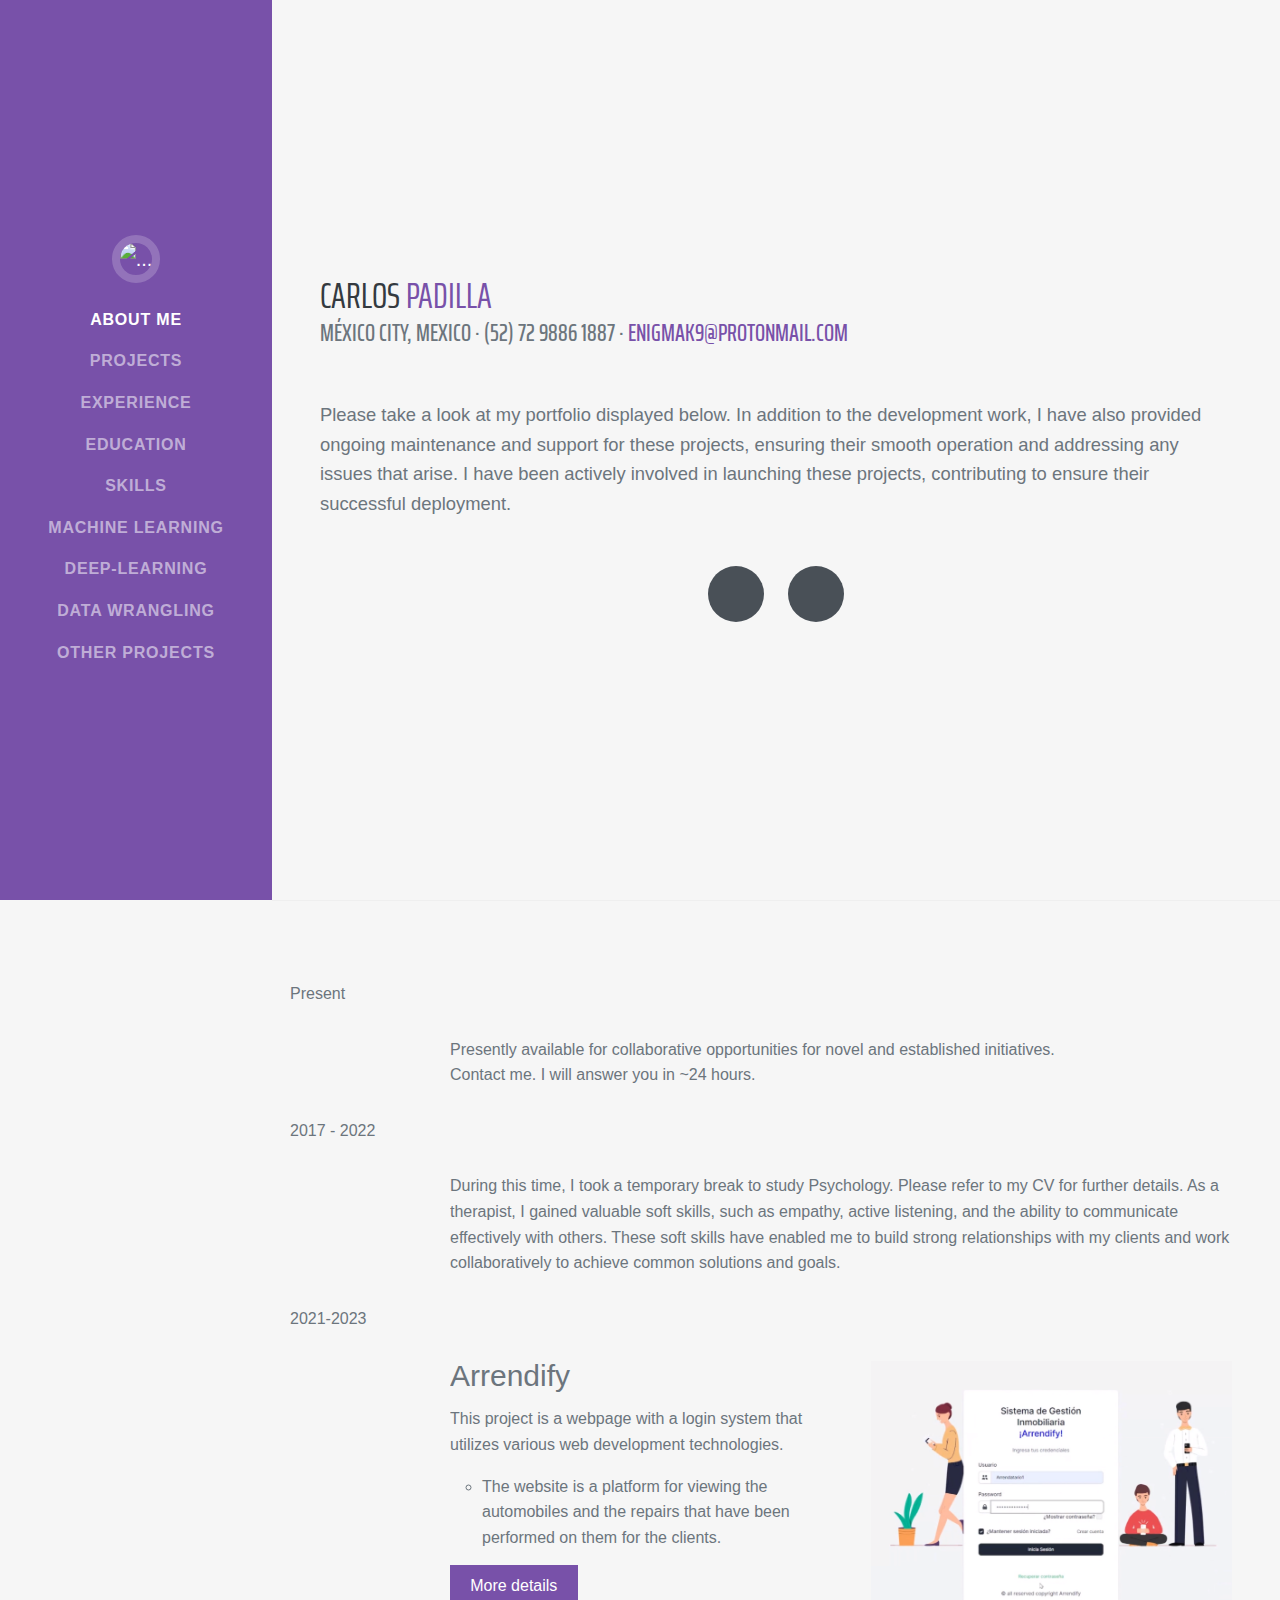
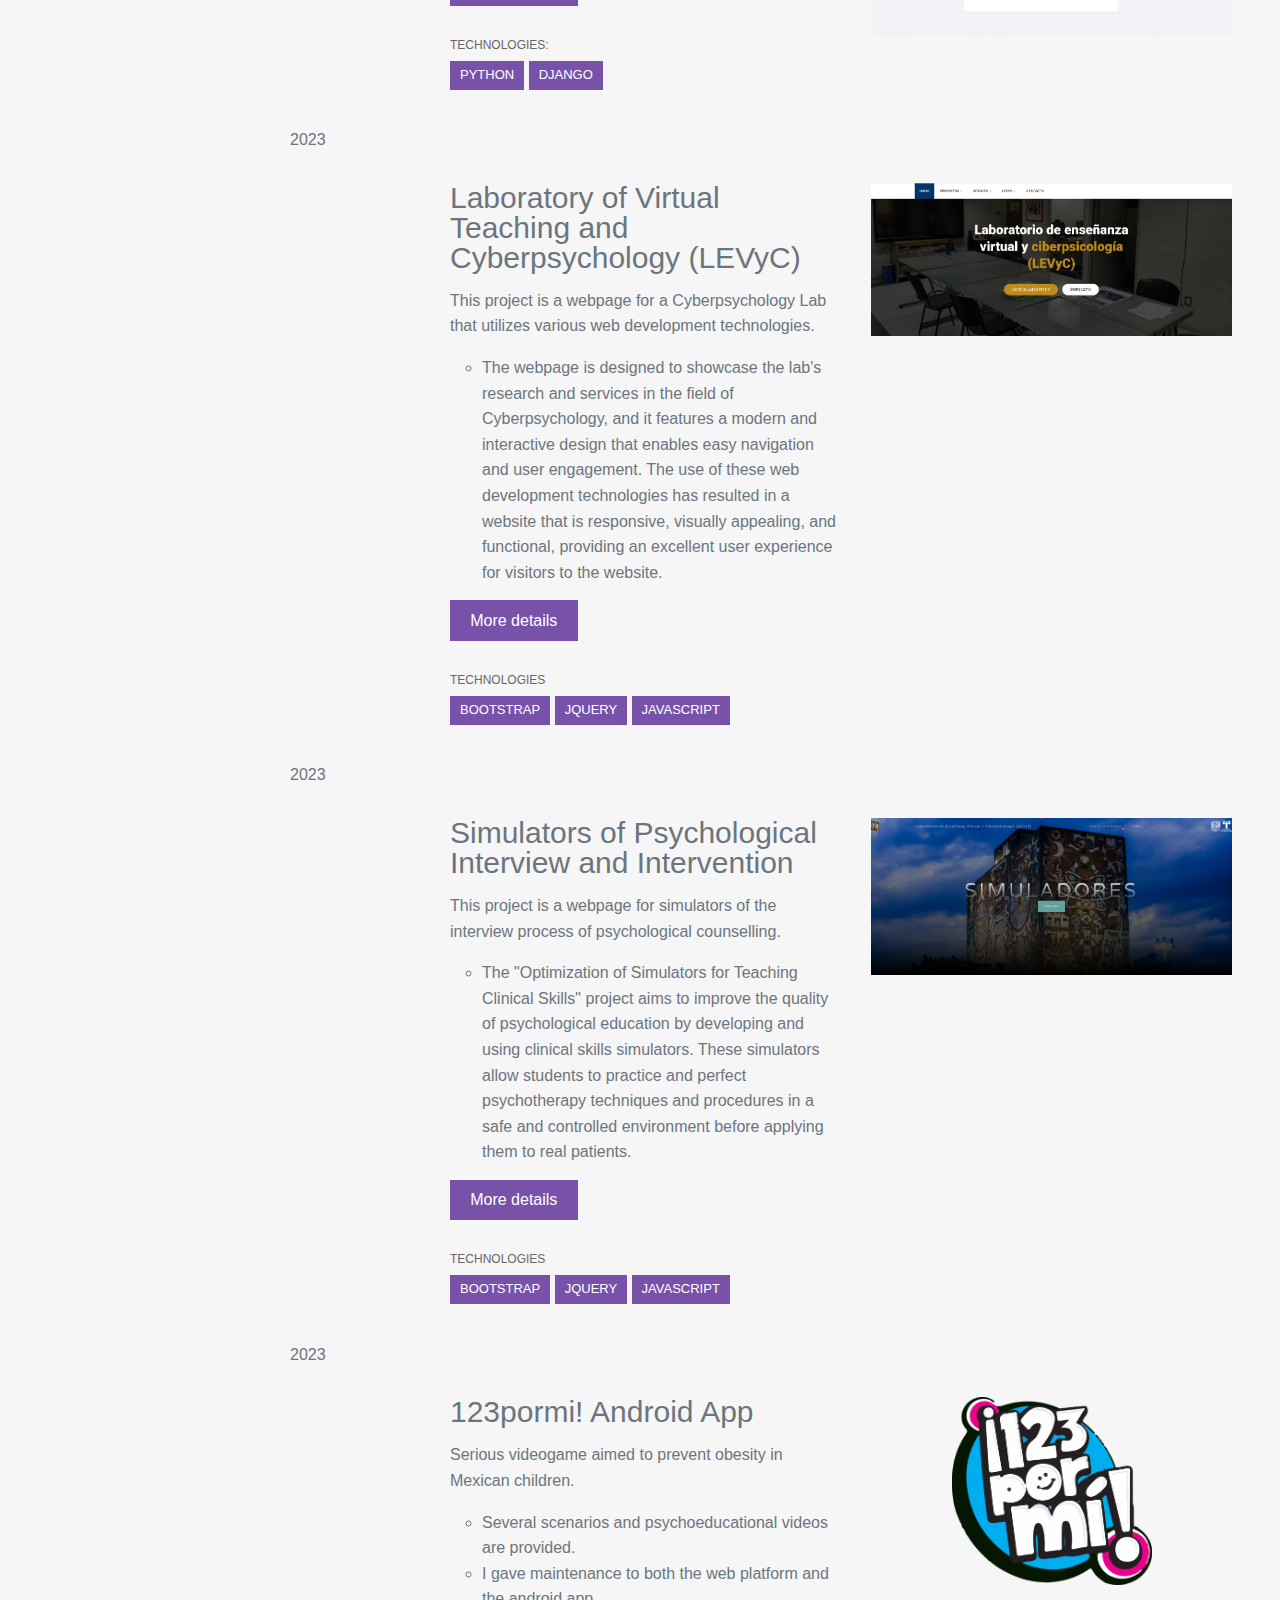
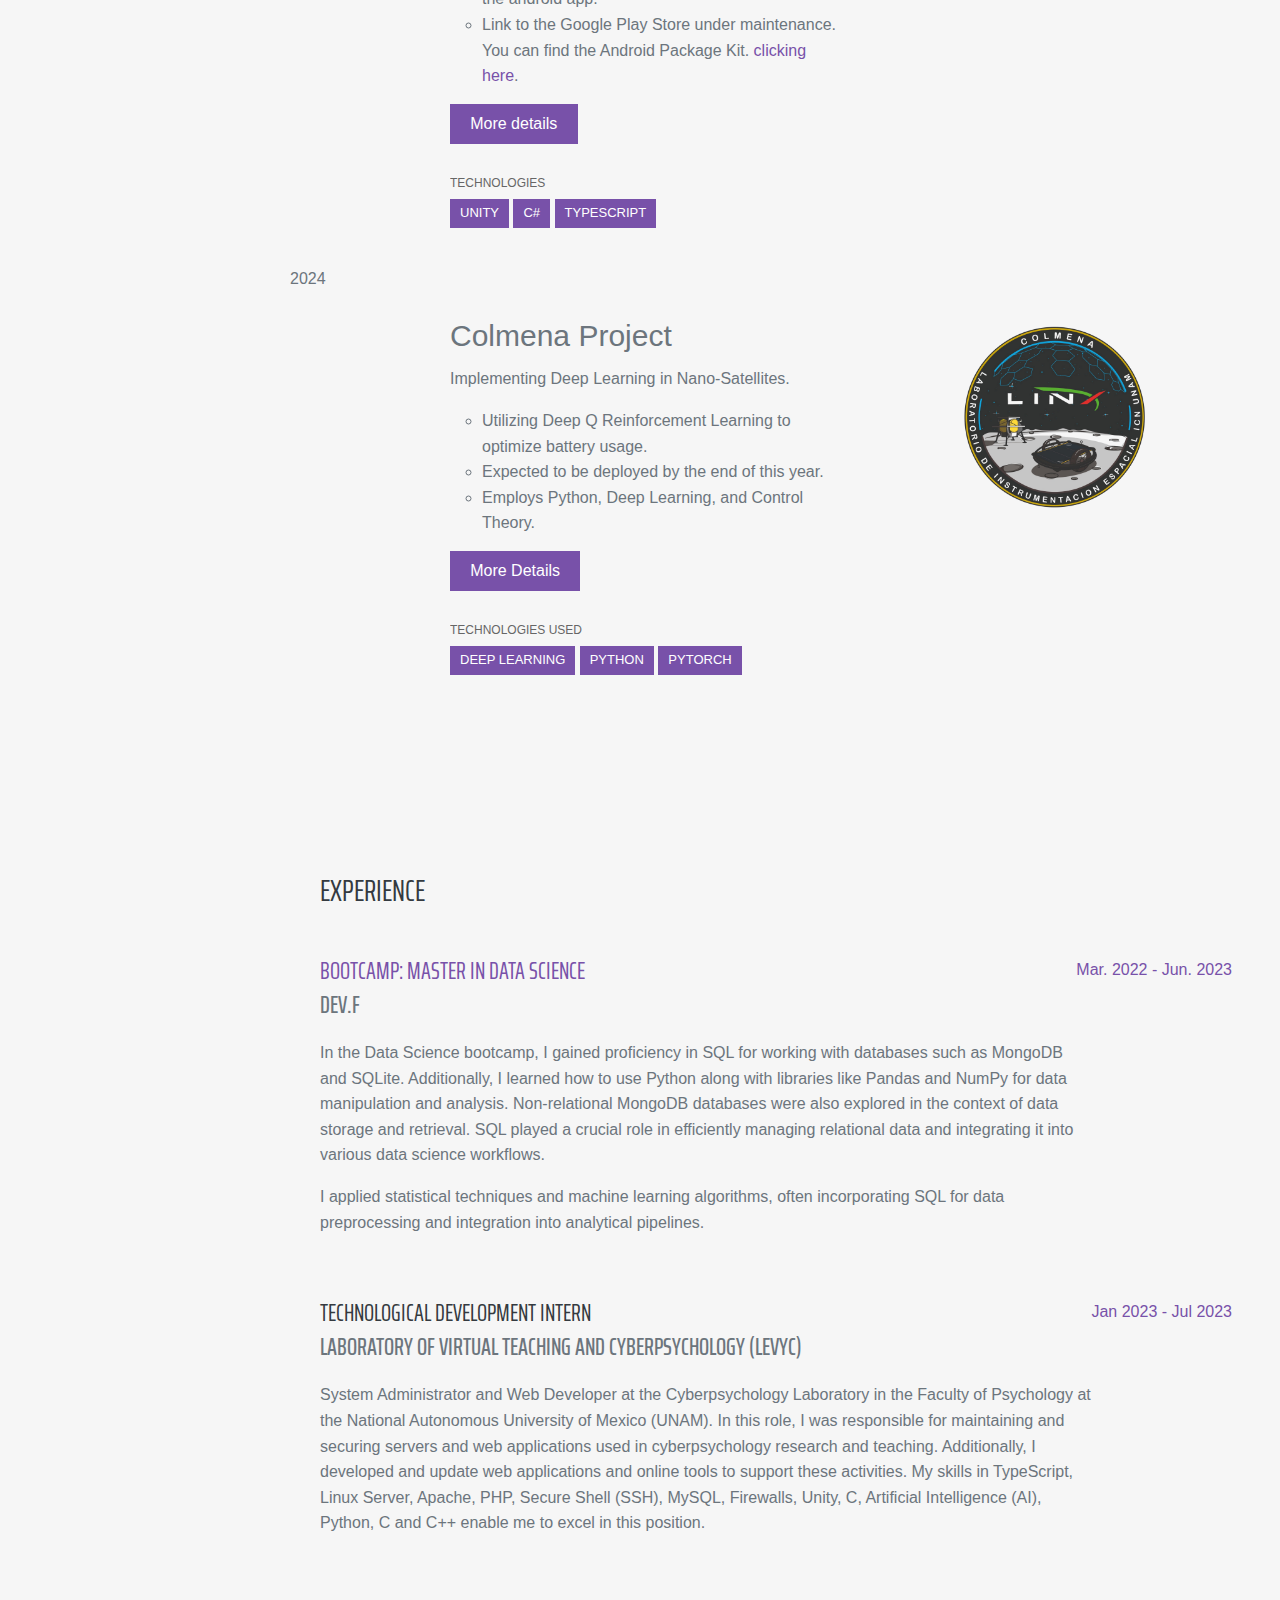
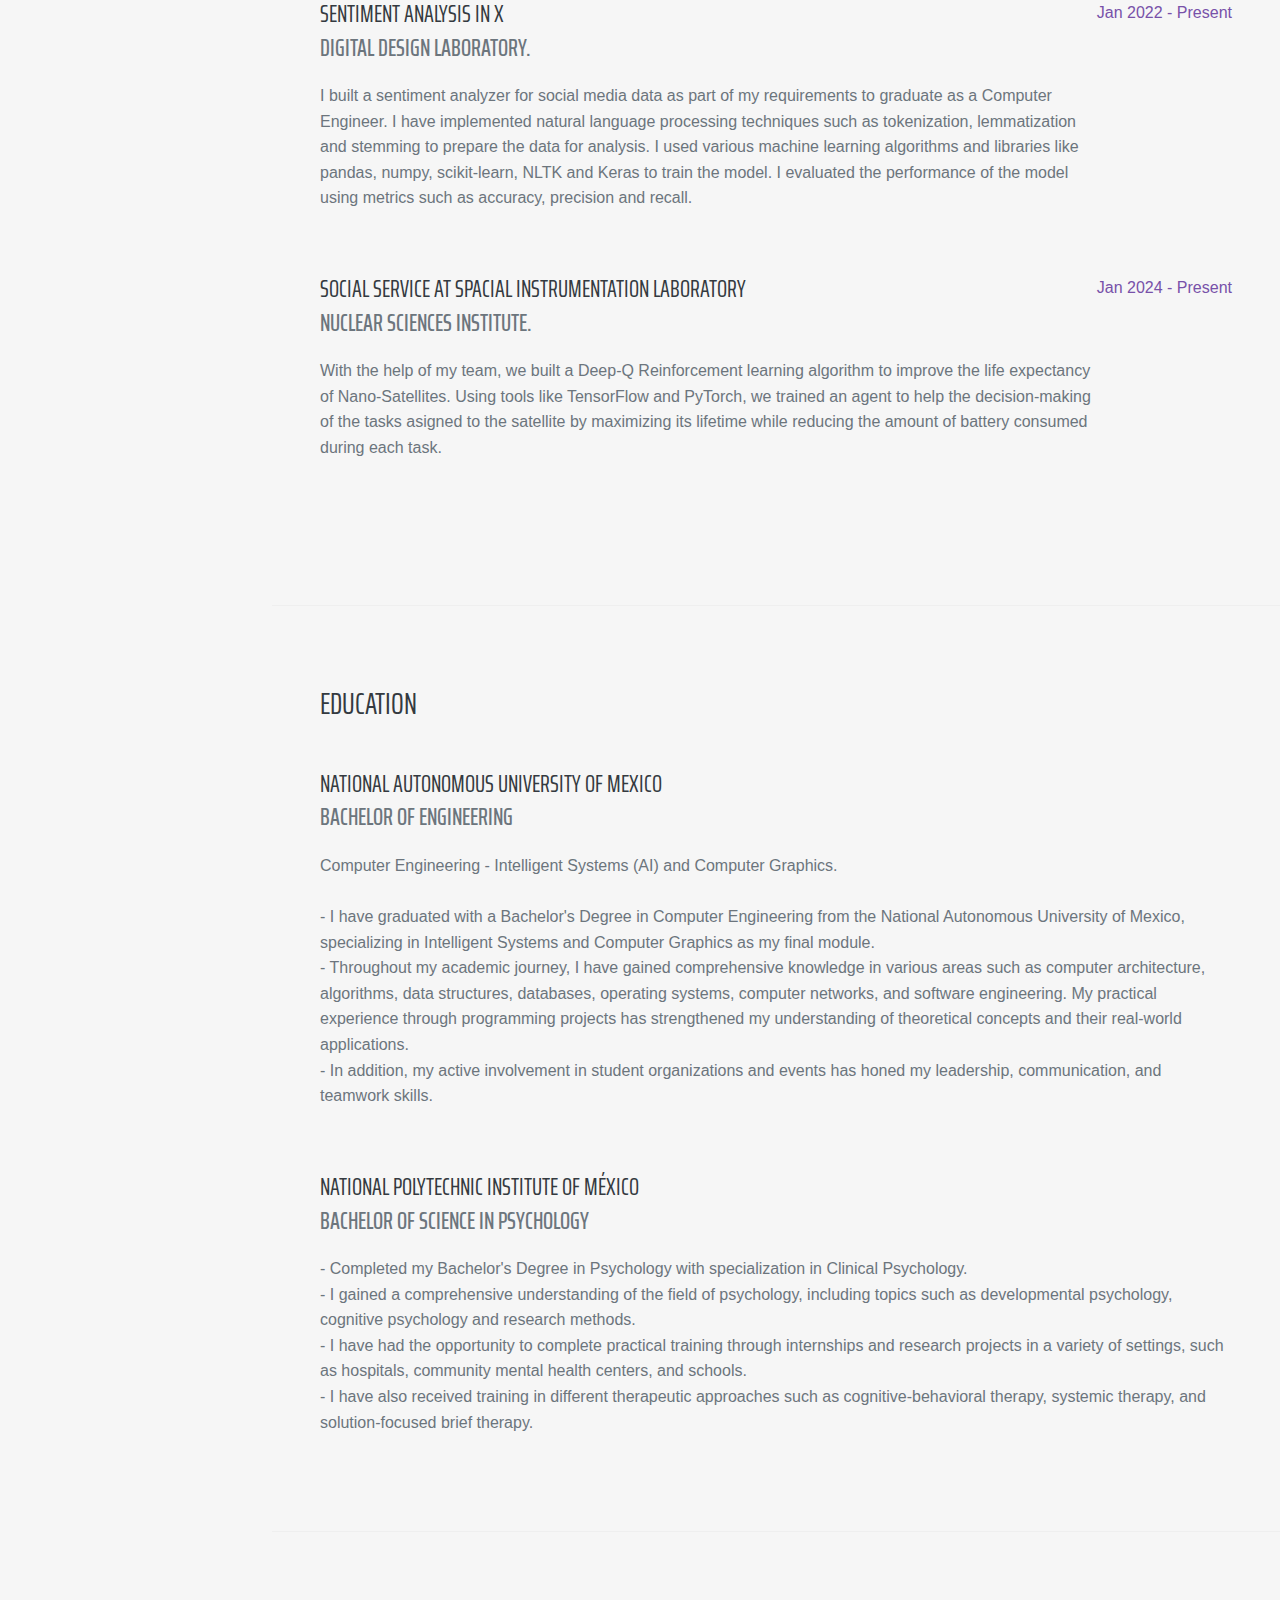
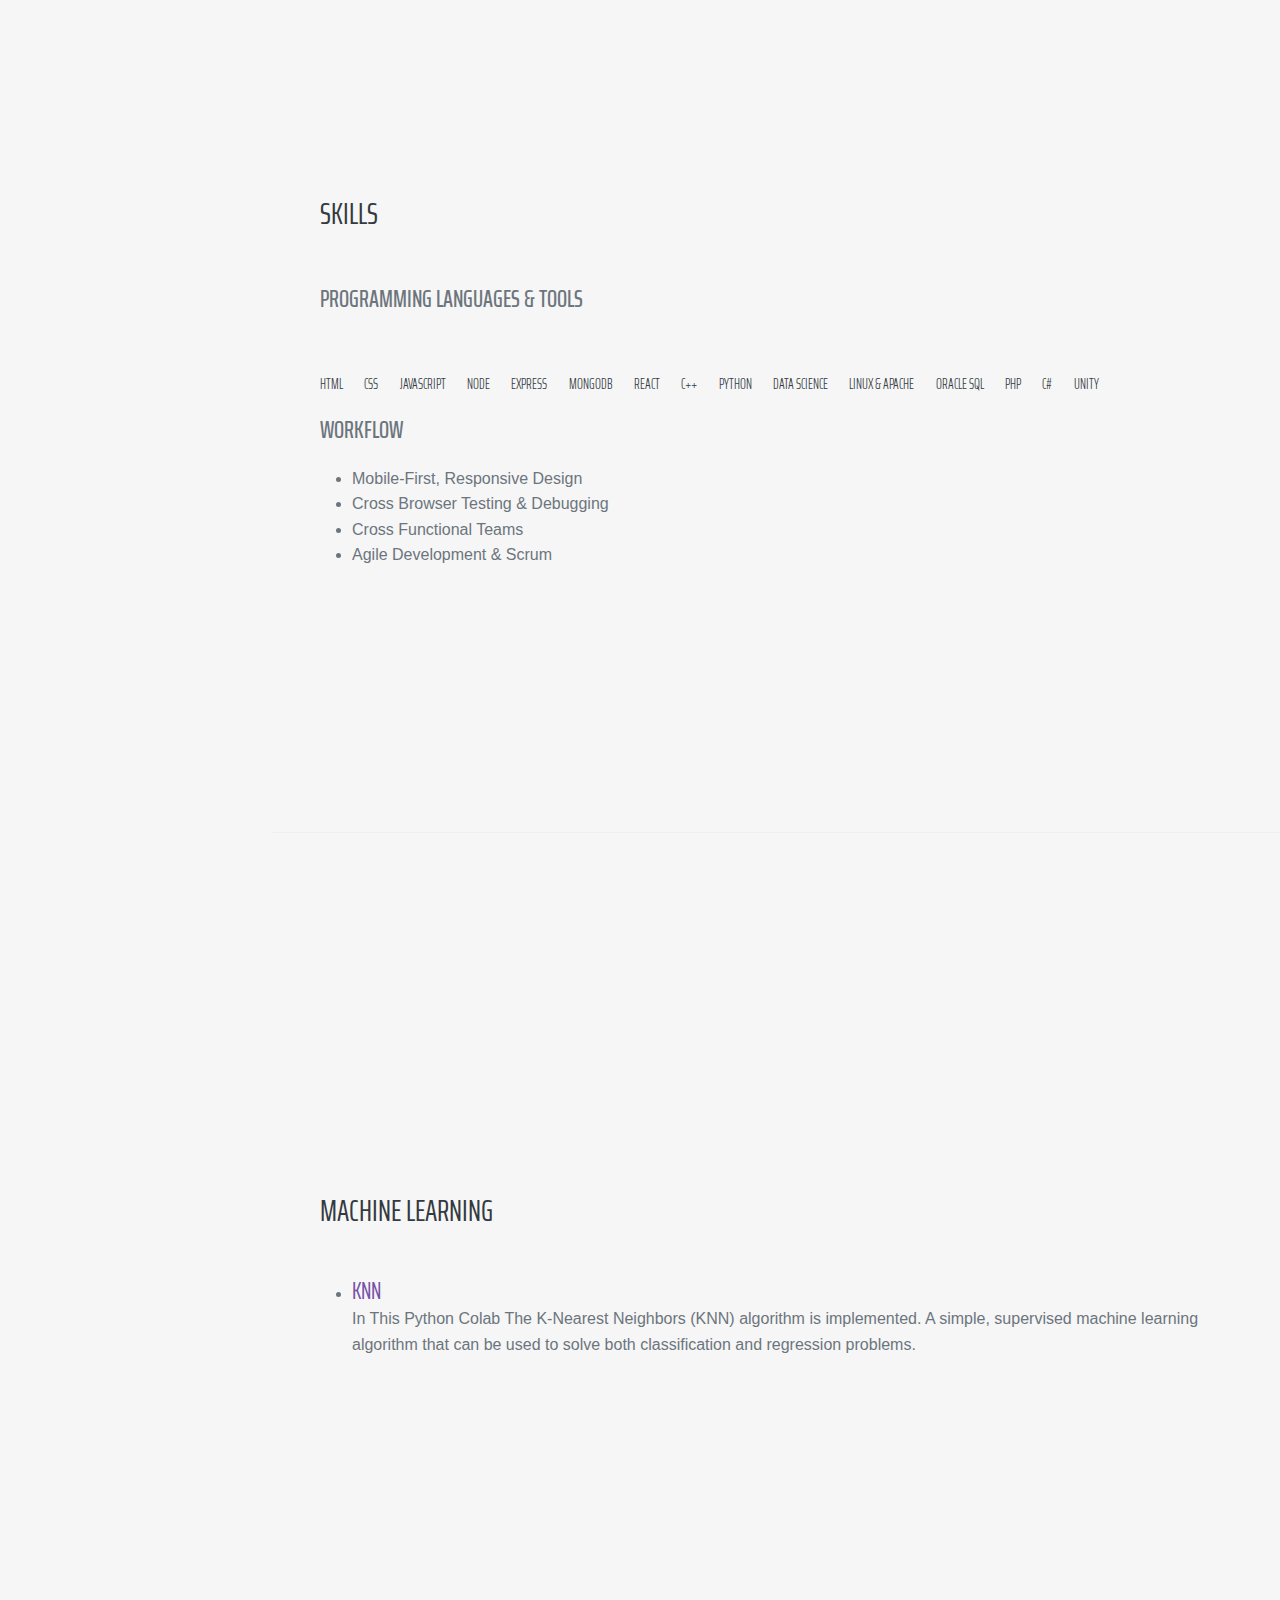
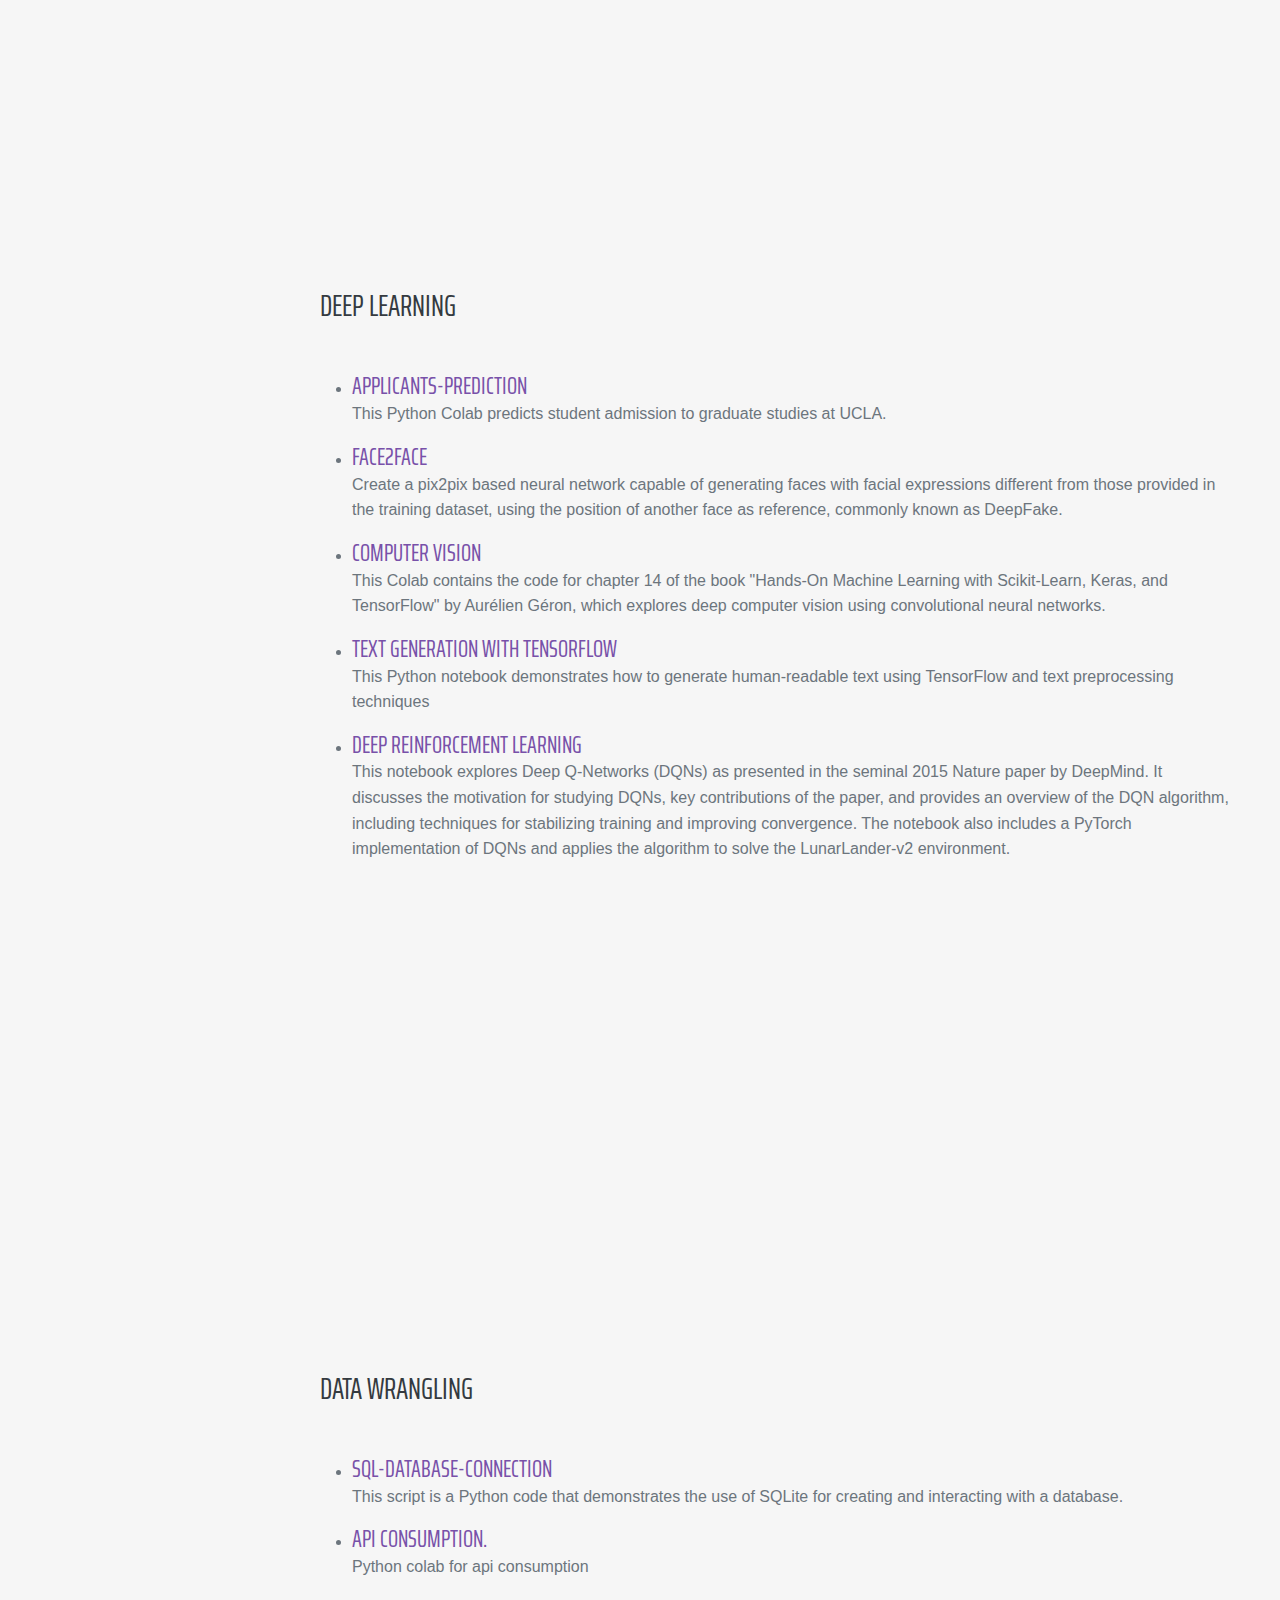
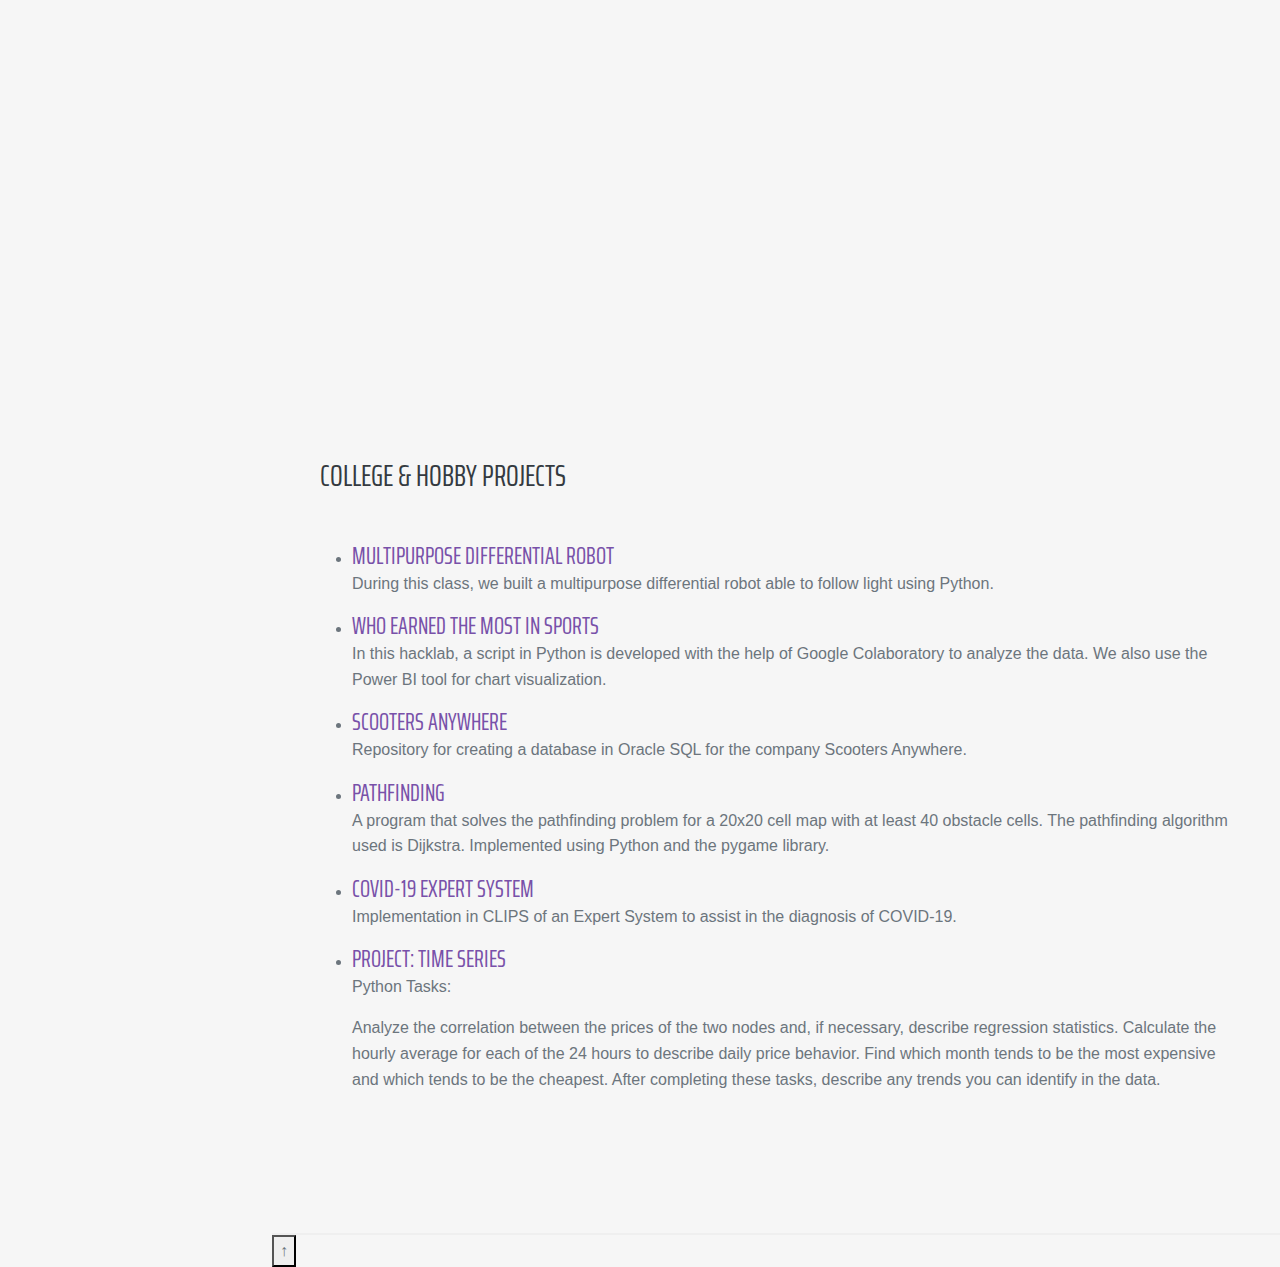
==== commit ba0771e6: "updated webpage" ====
--- a/index.html
+++ b/index.html
@@ -6,7 +6,7 @@
   <meta name="viewport" content="width=device-width, initial-scale=1, shrink-to-fit=no" />
   <meta name="description" content="" />
   <meta name="author" content="" />
-  <title>Resume - Ignacio Padilla</title>
+  <title>Resume - Carlos Padilla</title>
   <link rel="icon" type="image/x-icon" href="assets/img/favicon.ico" />
   <!-- Font Awesome icons (free version)-->
   <script src="https://use.fontawesome.com/releases/v6.3.0/js/all.js" crossorigin="anonymous"></script>
@@ -22,7 +22,7 @@
   <!-- Navigation-->
   <nav class="navbar navbar-expand-lg navbar-dark bg-primary fixed-top" id="sideNav">
     <a class="navbar-brand js-scroll-trigger" href="#page-top">
-      <span class="d-block d-lg-none">Ignacio Padilla</span>
+      <span class="d-block d-lg-none">Carlos Padilla</span>
       <span class="d-none d-lg-block"><img class="img-fluid img-profile rounded-circle mx-auto mb-2"
           src="https://avatars.githubusercontent.com/u/31253445?s=400&u=add2a0edf825d3ecbaa469f816aee7f6af780cb2&v=4"
           alt="..." /></span>
--- a/css/styles-projects.css
+++ b/css/styles-projects.css
@@ -546,7 +546,7 @@
 }
 .timeline {
   font-size: 16px;
-  margin-left: -50px;
+  margin-left: -30px;
 }
 .timeline > ul,
 .timeline > ul > li {
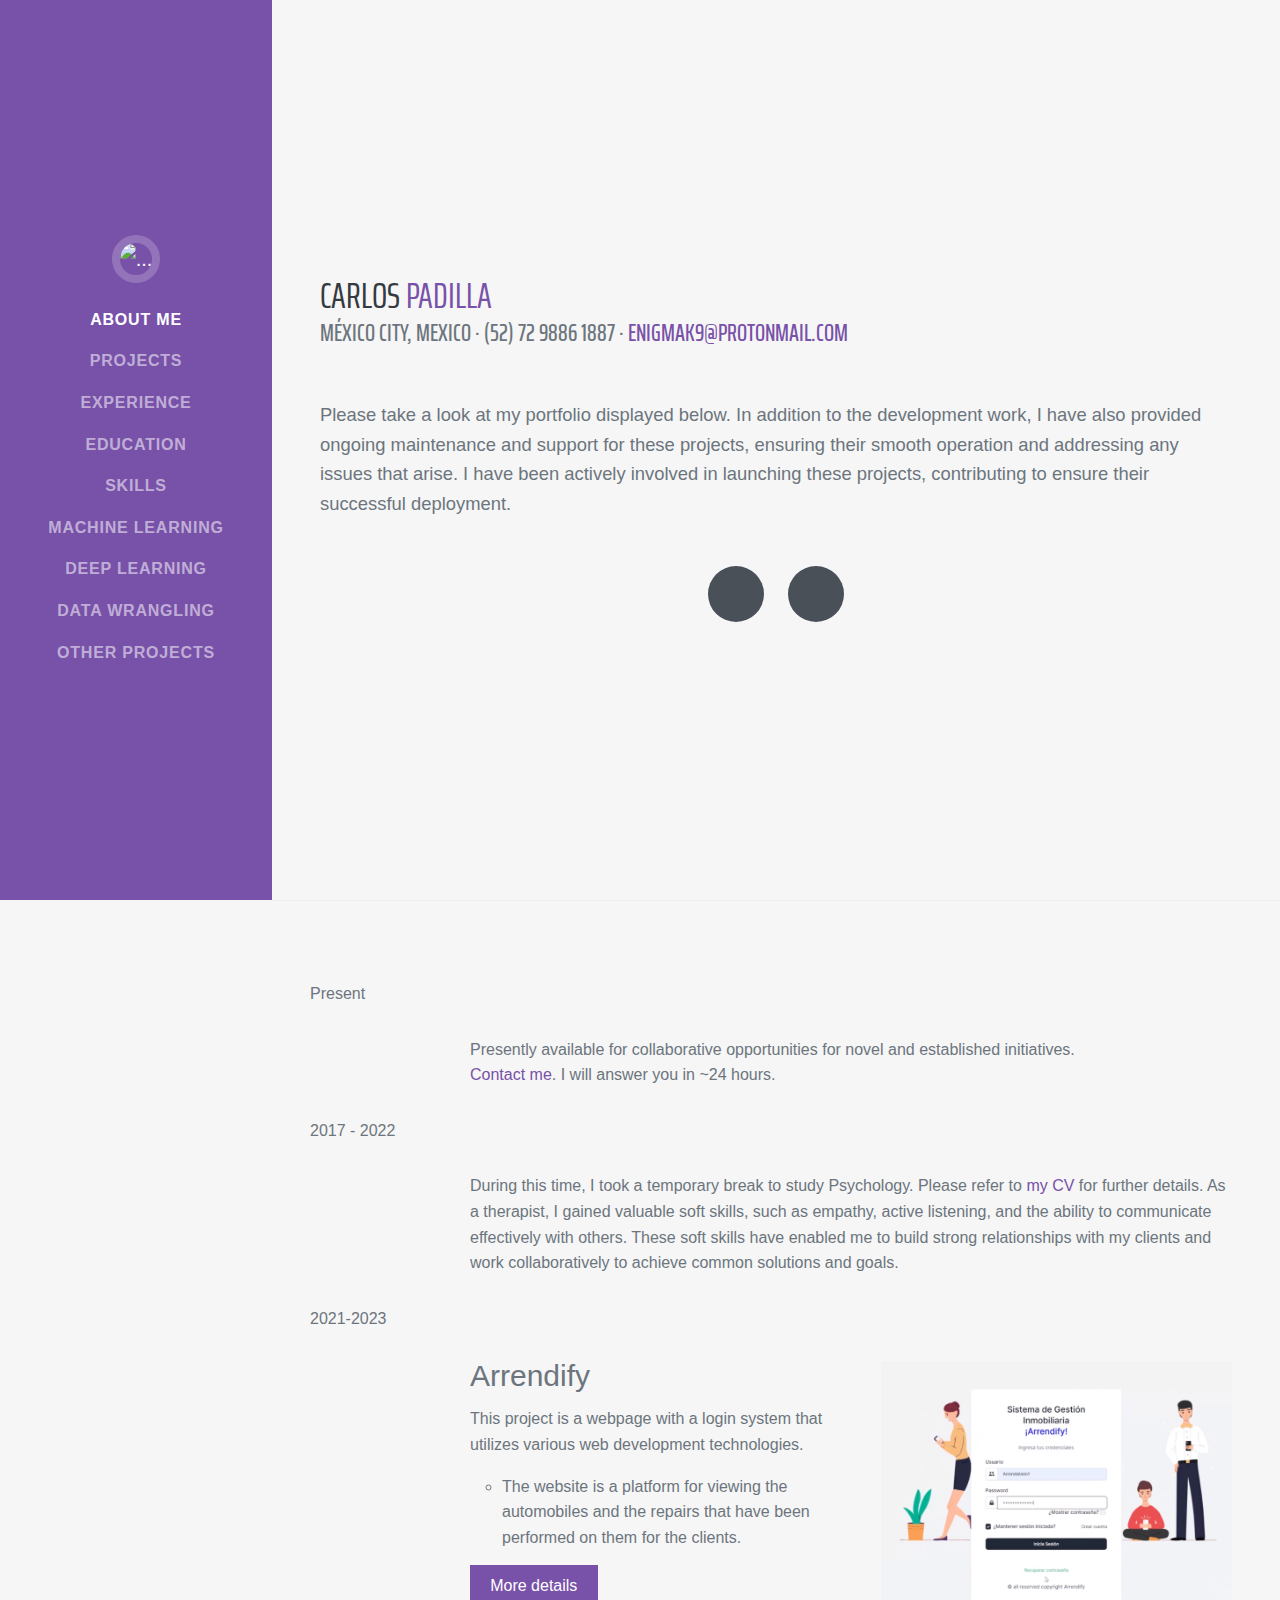
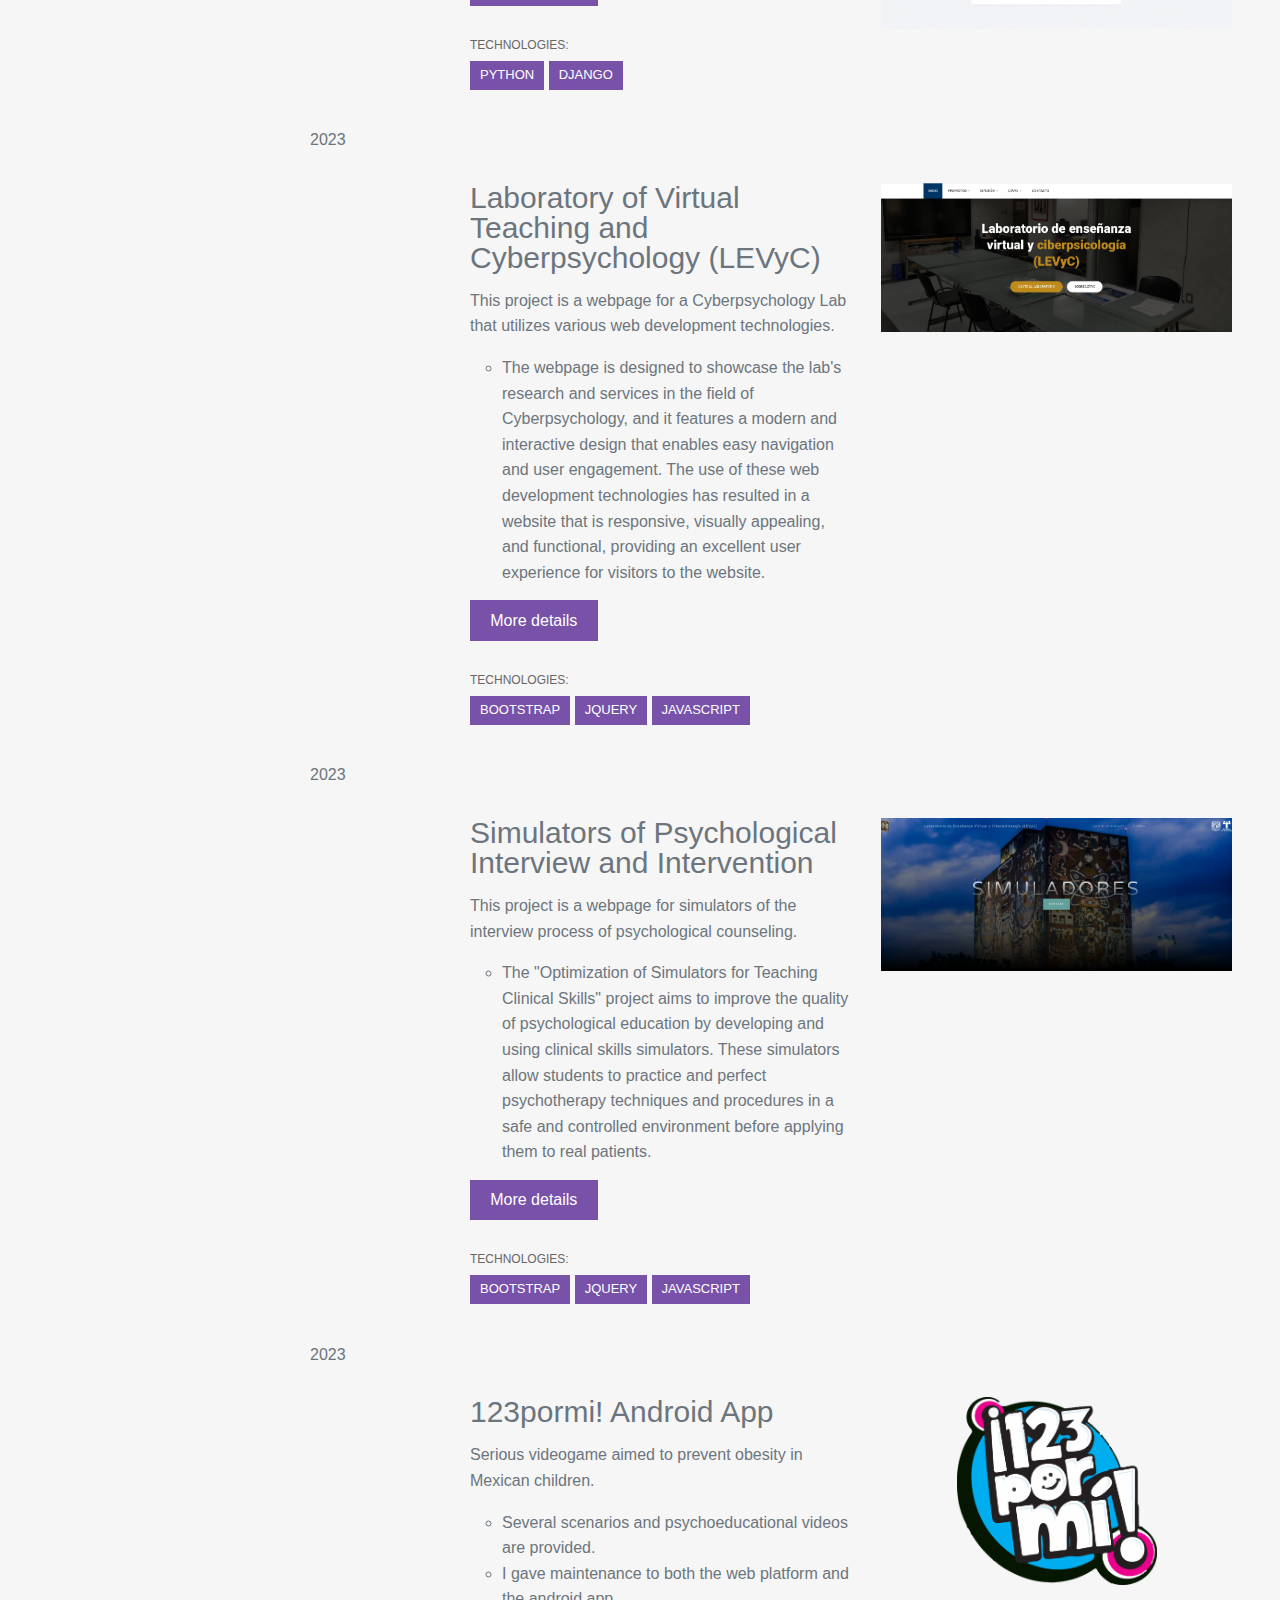
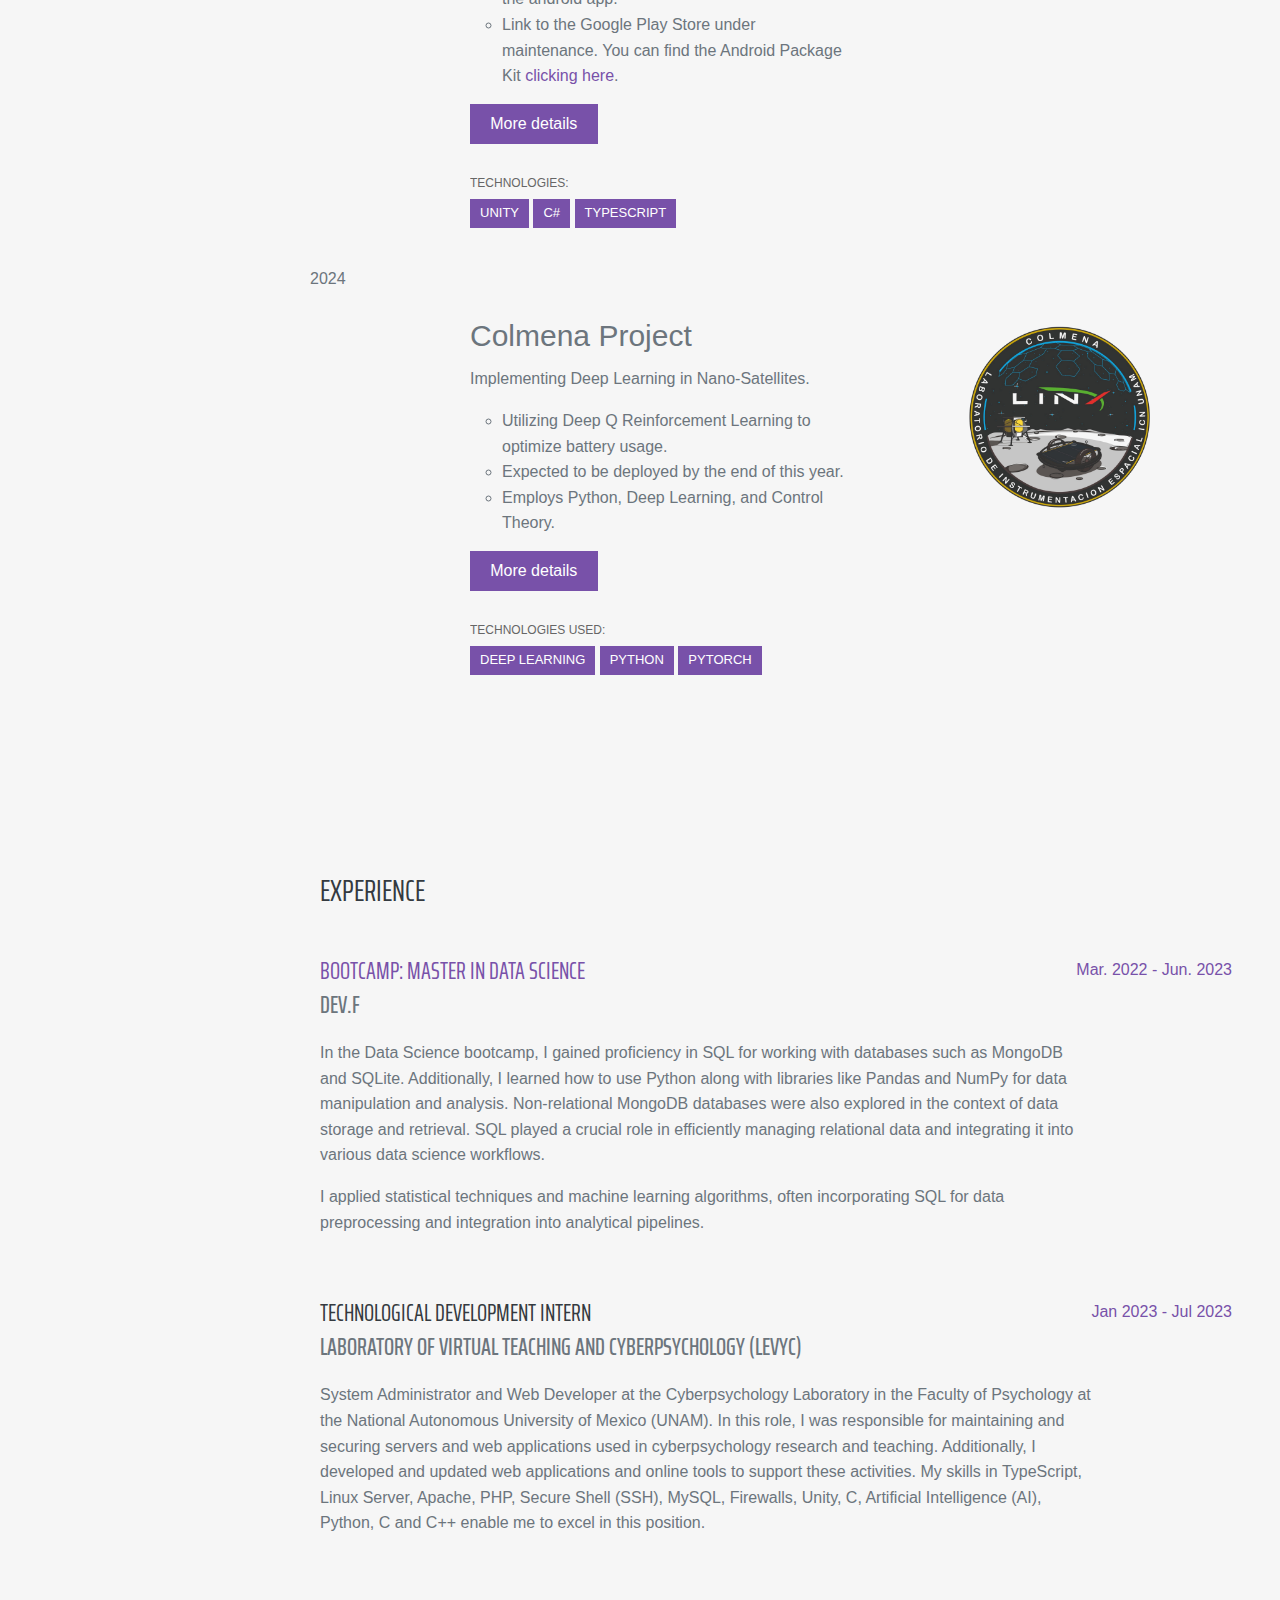
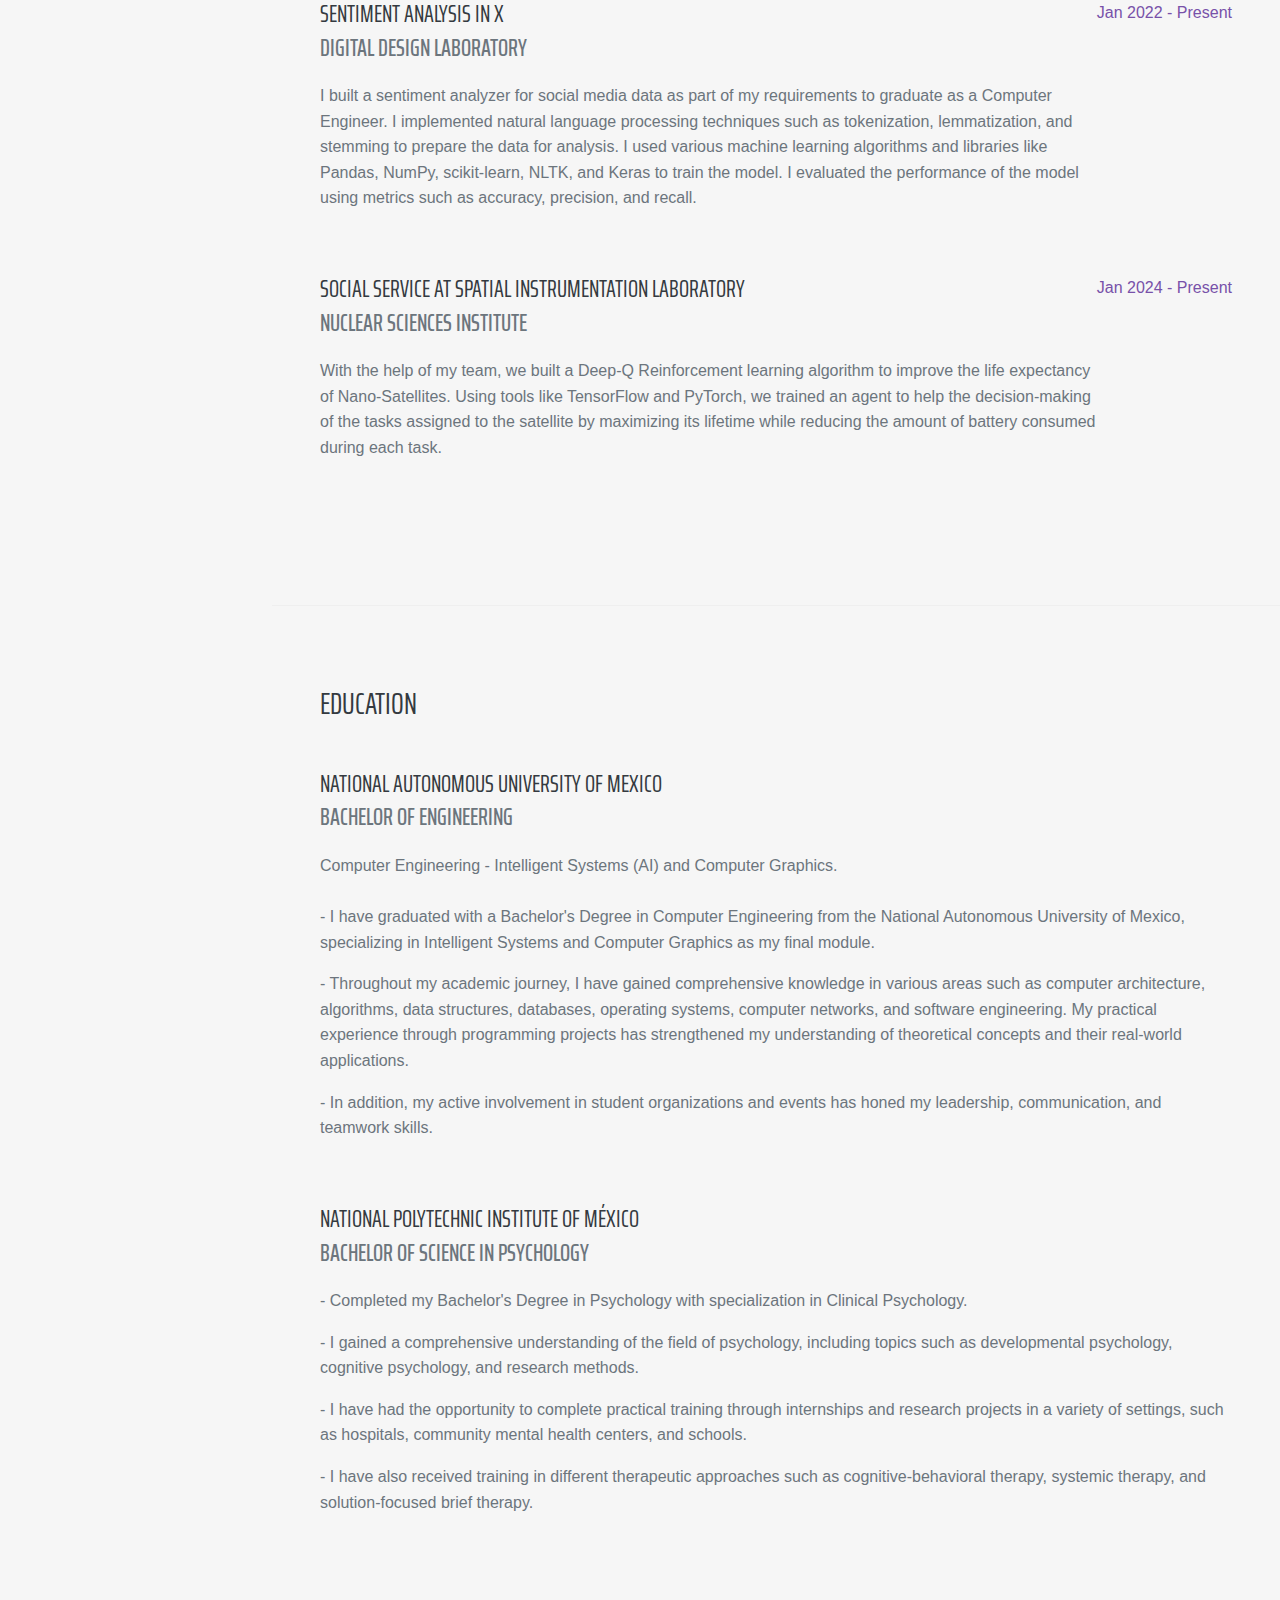
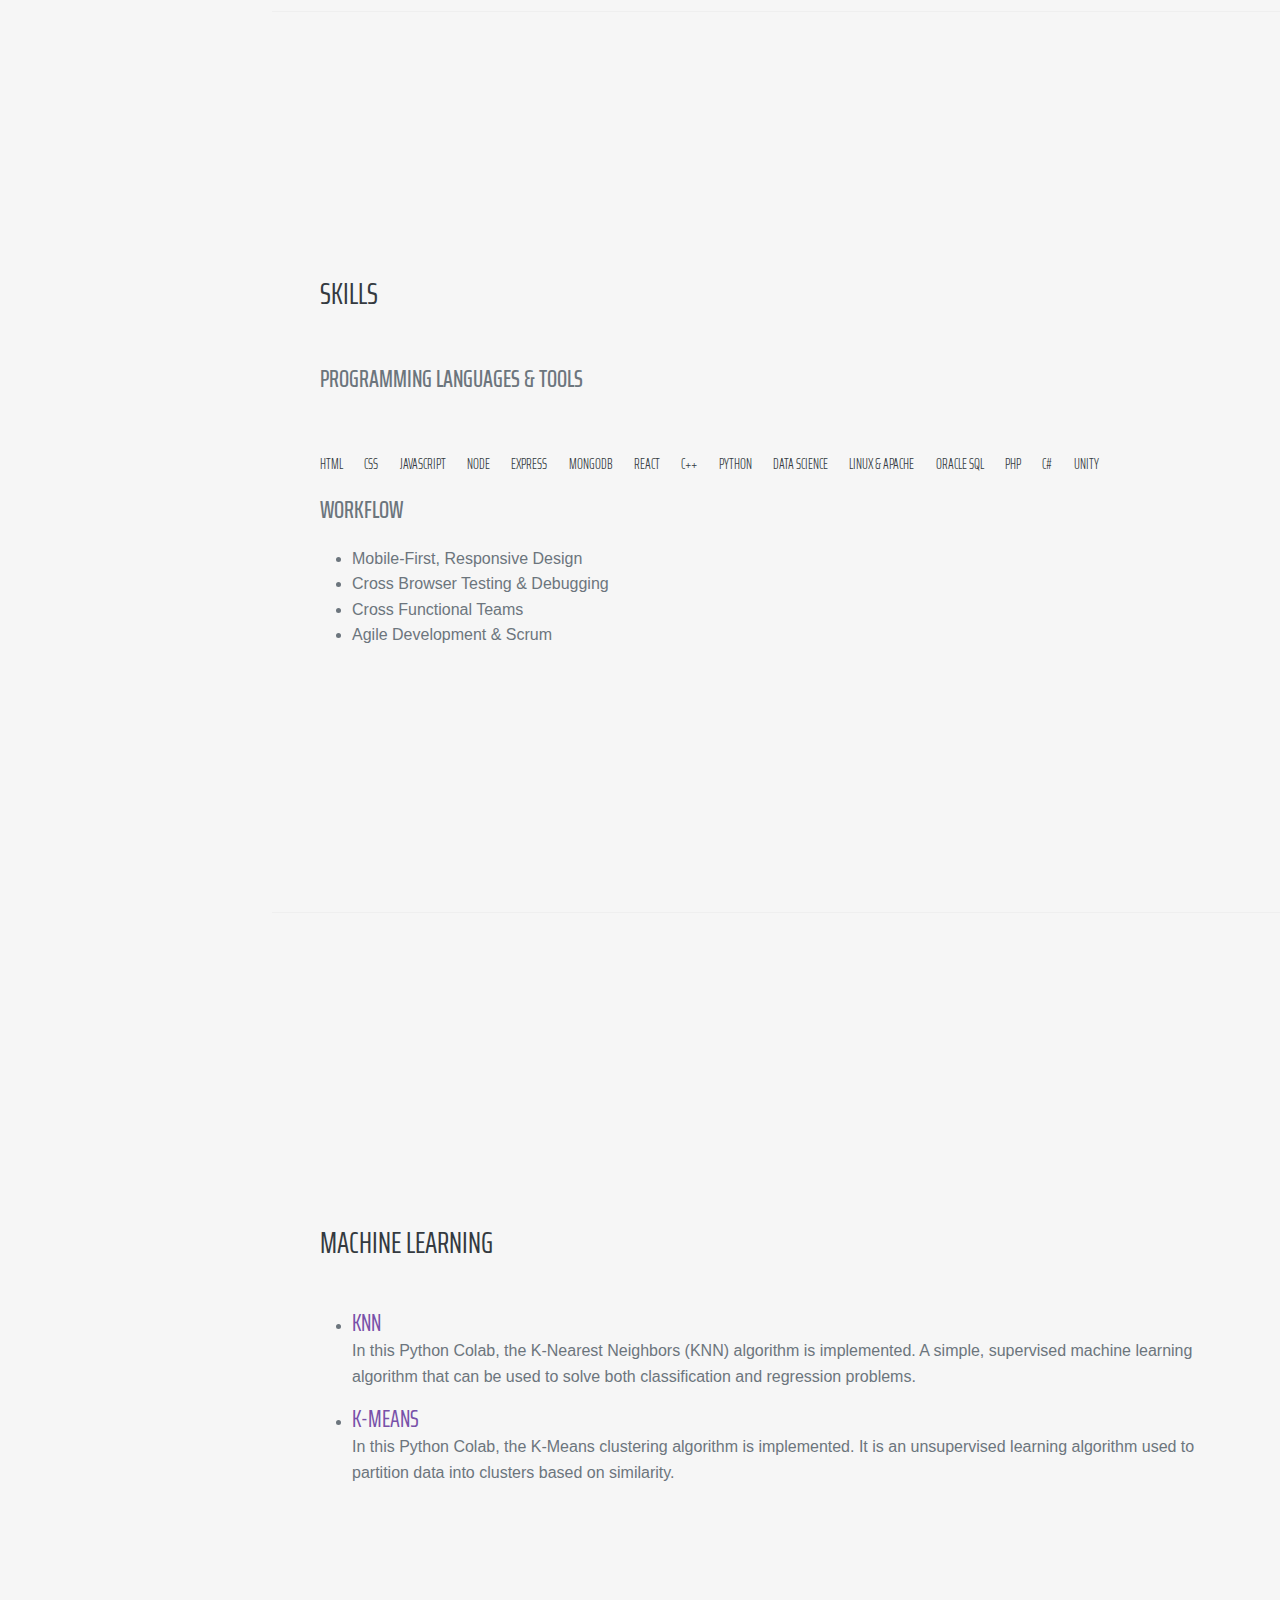
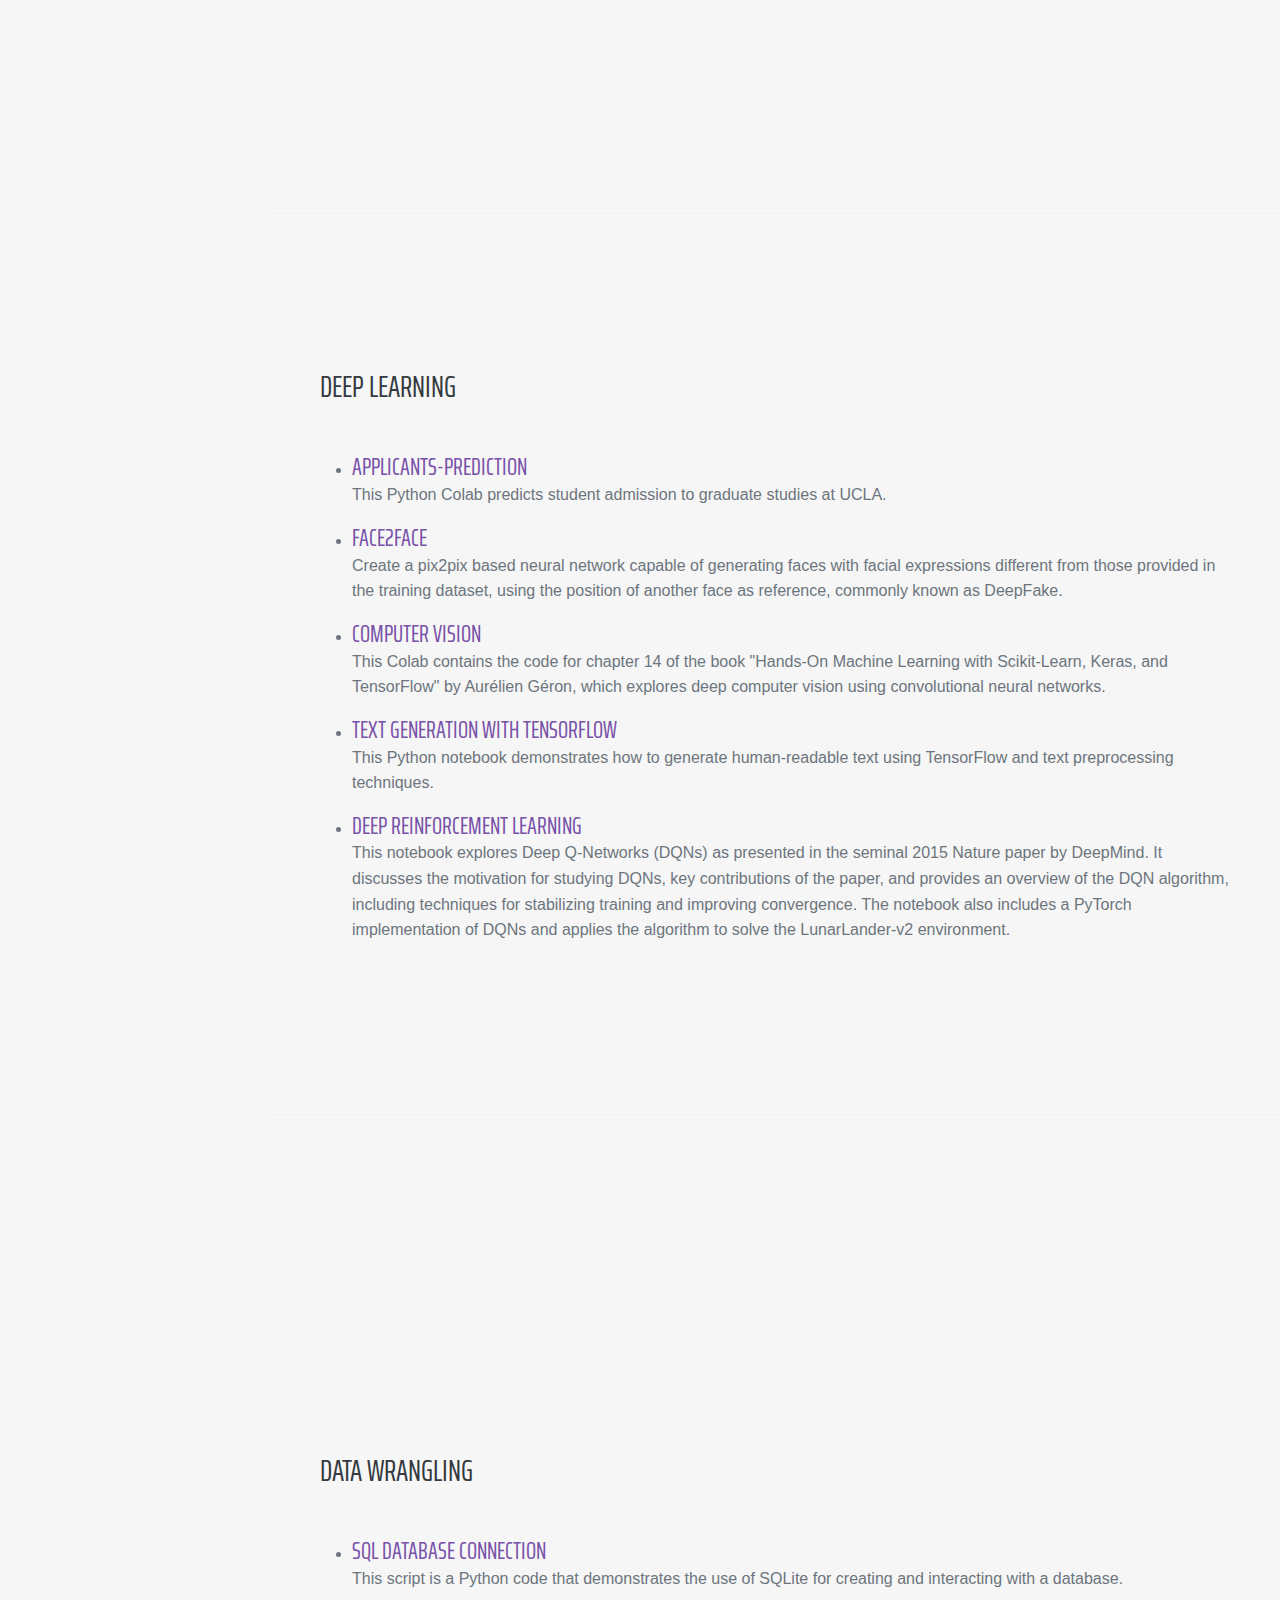
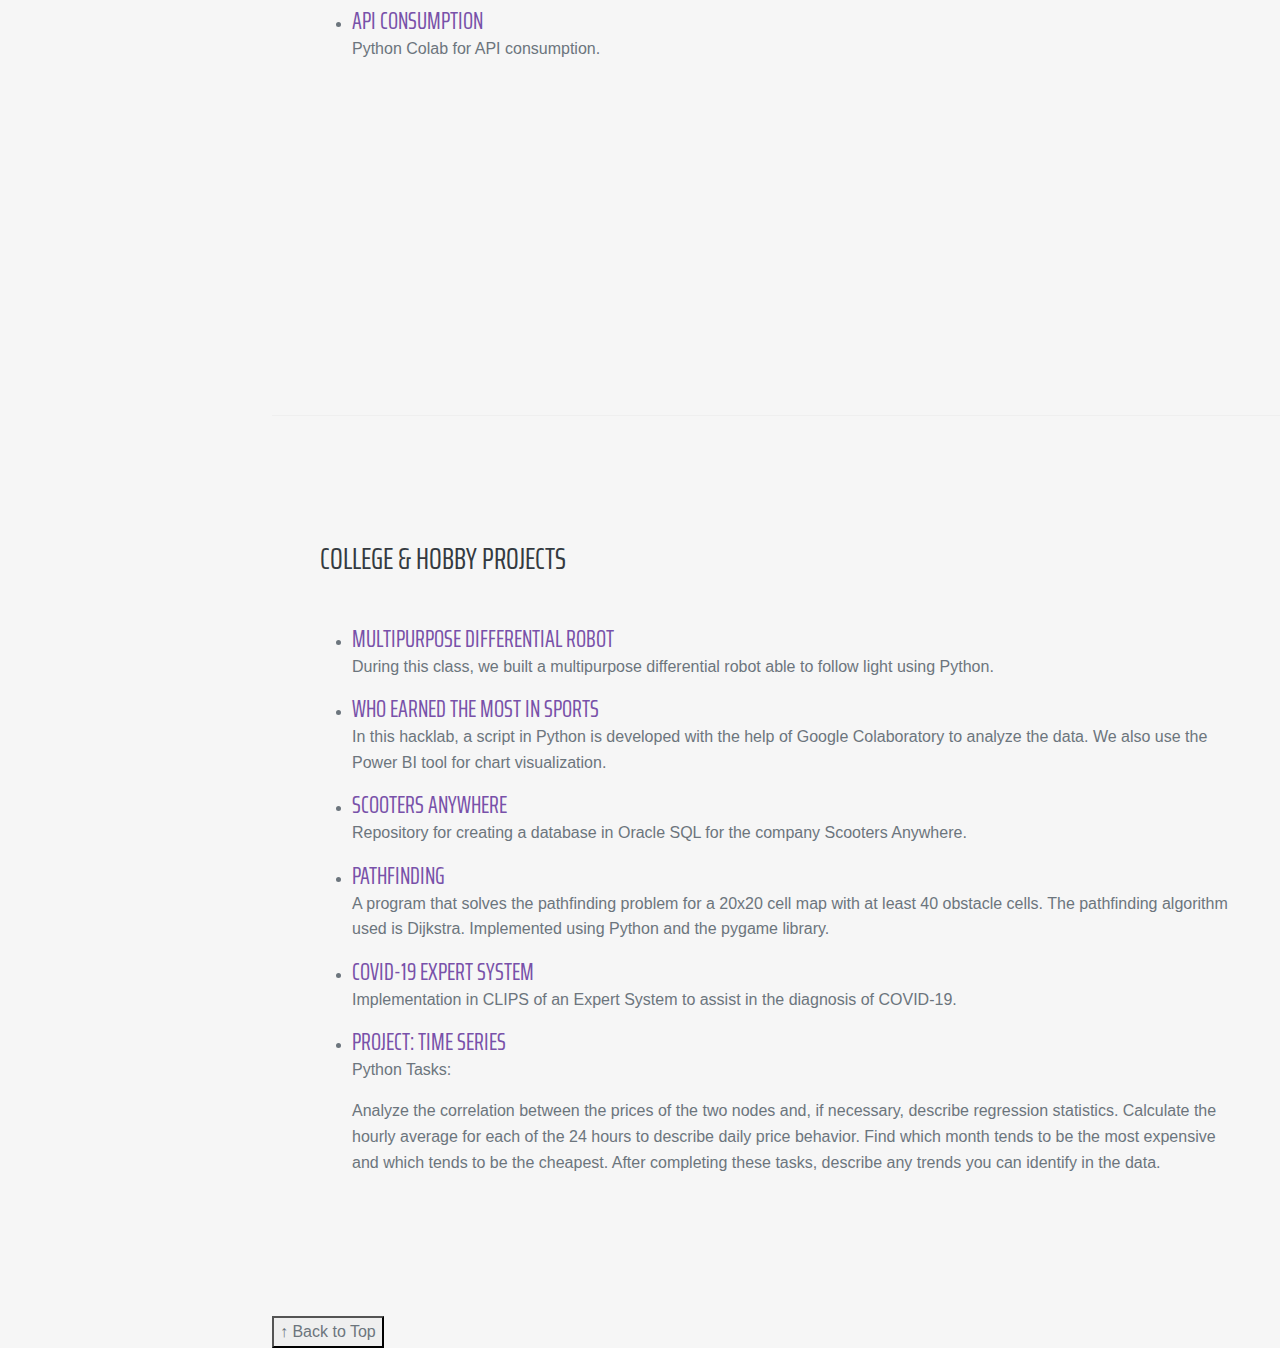
==== commit f7019e0a: "added k-means improved index.html grammar and syntax" ====
--- a/index.html
+++ b/index.html
@@ -1,732 +1,1077 @@
 <!DOCTYPE html>
 <html lang="en">
-
-<head>
-  <meta charset="utf-8" />
-  <meta name="viewport" content="width=device-width, initial-scale=1, shrink-to-fit=no" />
-  <meta name="description" content="" />
-  <meta name="author" content="" />
-  <title>Resume - Carlos Padilla</title>
-  <link rel="icon" type="image/x-icon" href="assets/img/favicon.ico" />
-  <!-- Font Awesome icons (free version)-->
-  <script src="https://use.fontawesome.com/releases/v6.3.0/js/all.js" crossorigin="anonymous"></script>
-  <!-- Google fonts-->
-  <link href="https://fonts.googleapis.com/css?family=Saira+Extra+Condensed:500,700" rel="stylesheet" type="text/css" />
-  <link href="https://fonts.googleapis.com/css?family=Muli:400,400i,800,800i" rel="stylesheet" type="text/css" />
-  <!-- Core theme CSS (includes Bootstrap)-->
-  <link href="/css/styles.css" rel="stylesheet" />
-  <!--previous css styles-projects.css-->
-  <link href="/css/styles-projects.css" rel="stylesheet" />
-</head>
-<body id="page-top">
-  <!-- Navigation-->
-  <nav class="navbar navbar-expand-lg navbar-dark bg-primary fixed-top" id="sideNav">
-    <a class="navbar-brand js-scroll-trigger" href="#page-top">
-      <span class="d-block d-lg-none">Carlos Padilla</span>
-      <span class="d-none d-lg-block"><img class="img-fluid img-profile rounded-circle mx-auto mb-2"
-          src="https://avatars.githubusercontent.com/u/31253445?s=400&u=add2a0edf825d3ecbaa469f816aee7f6af780cb2&v=4"
-          alt="..." /></span>
-    </a>
-    <button class="navbar-toggler" type="button" data-bs-toggle="collapse" data-bs-target="#navbarResponsive"
-      aria-controls="navbarResponsive" aria-expanded="false" aria-label="Toggle navigation"><span
-        class="navbar-toggler-icon"></span></button>
-    <div class="collapse navbar-collapse" id="navbarResponsive">
-      <ul class="navbar-nav">
-        <li class="nav-item"><a class="nav-link js-scroll-trigger" href="#about">About me</a></li>
-        <li class="nav-item"><a class="nav-link js-scroll-trigger" href="#projects">Projects</a></li>
-        <li class="nav-item"><a class="nav-link js-scroll-trigger" href="#experience">Experience</a></li>
-        <li class="nav-item"><a class="nav-link js-scroll-trigger" href="#education">Education</a></li>
-        <li class="nav-item"><a class="nav-link js-scroll-trigger" href="#skills">Skills</a></li>
-        <li class="nav-item"><a class="nav-link js-scroll-trigger" href="#machine-learning">Machine Learning</a></li>
-        <li class="nav-item"><a class="nav-link js-scroll-trigger" href="#deep-learning">Deep-Learning</a></li>
-        <li class="nav-item"><a class="nav-link js-scroll-trigger" href="#data-wrangling">Data Wrangling</a></li>
-        <li class="nav-item"><a class="nav-link js-scroll-trigger" href="#other-projects">Other projects</a></li>
-        <!--li class="nav-item"><a class="nav-link js-scroll-trigger" href="#interests">Interests</a></li-->
-        <!--li class="nav-item"><a class="nav-link js-scroll-trigger" href="#awards">Awards</a></li-->
-      </ul>
+  <head>
+    <meta charset="utf-8" />
+    <meta
+      name="viewport"
+      content="width=device-width, initial-scale=1, shrink-to-fit=no"
+    />
+    <meta name="description" content="" />
+    <meta name="author" content="" />
+    <title>Resume - Carlos Padilla</title>
+    <link rel="icon" type="image/x-icon" href="assets/img/favicon.ico" />
+    <!-- Font Awesome icons (free version)-->
+    <script
+      src="https://use.fontawesome.com/releases/v6.3.0/js/all.js"
+      crossorigin="anonymous"
+    ></script>
+    <!-- Google fonts-->
+    <link
+      href="https://fonts.googleapis.com/css?family=Saira+Extra+Condensed:500,700"
+      rel="stylesheet"
+      type="text/css"
+    />
+    <link
+      href="https://fonts.googleapis.com/css?family=Muli:400,400i,800,800i"
+      rel="stylesheet"
+      type="text/css"
+    />
+    <!-- Core theme CSS (includes Bootstrap)-->
+    <link href="/css/styles.css" rel="stylesheet" />
+    <!-- Additional CSS styles-->
+    <link href="/css/styles-projects.css" rel="stylesheet" />
+  </head>
+
+  <body id="page-top">
+    <!-- Navigation-->
+    <nav
+      class="navbar navbar-expand-lg navbar-dark bg-primary fixed-top"
+      id="sideNav"
+    >
+      <a class="navbar-brand js-scroll-trigger" href="#page-top">
+        <span class="d-block d-lg-none">Carlos Padilla</span>
+        <span class="d-none d-lg-block"
+          ><img
+            class="img-fluid img-profile rounded-circle mx-auto mb-2"
+            src="https://avatars.githubusercontent.com/u/31253445?s=400&u=add2a0edf825d3ecbaa469f816aee7f6af780cb2&v=4"
+            alt="..."
+        /></span>
+      </a>
+      <button
+        class="navbar-toggler"
+        type="button"
+        data-bs-toggle="collapse"
+        data-bs-target="#navbarResponsive"
+        aria-controls="navbarResponsive"
+        aria-expanded="false"
+        aria-label="Toggle navigation"
+      >
+        <span class="navbar-toggler-icon"></span>
+      </button>
+      <div class="collapse navbar-collapse" id="navbarResponsive">
+        <ul class="navbar-nav">
+          <li class="nav-item">
+            <a class="nav-link js-scroll-trigger" href="#about">About me</a>
+          </li>
+          <li class="nav-item">
+            <a class="nav-link js-scroll-trigger" href="#projects">Projects</a>
+          </li>
+          <li class="nav-item">
+            <a class="nav-link js-scroll-trigger" href="#experience"
+              >Experience</a
+            >
+          </li>
+          <li class="nav-item">
+            <a class="nav-link js-scroll-trigger" href="#education"
+              >Education</a
+            >
+          </li>
+          <li class="nav-item">
+            <a class="nav-link js-scroll-trigger" href="#skills">Skills</a>
+          </li>
+          <li class="nav-item">
+            <a class="nav-link js-scroll-trigger" href="#machine-learning"
+              >Machine Learning</a
+            >
+          </li>
+          <li class="nav-item">
+            <a class="nav-link js-scroll-trigger" href="#deep-learning"
+              >Deep Learning</a
+            >
+          </li>
+          <li class="nav-item">
+            <a class="nav-link js-scroll-trigger" href="#data-wrangling"
+              >Data Wrangling</a
+            >
+          </li>
+          <li class="nav-item">
+            <a class="nav-link js-scroll-trigger" href="#other-projects"
+              >Other projects</a
+            >
+          </li>
+        </ul>
+      </div>
+    </nav>
+
+    <!-- Page Content-->
+    <div class="container-fluid p-0">
+      <!-- About-->
+      <section class="resume-section" id="about">
+        <div class="resume-section-content">
+          <h1 class="mb-0">
+            Carlos
+            <span class="text-primary">Padilla</span>
+          </h1>
+          <div class="subheading mb-5">
+            México City, Mexico · (52) 72 9886 1887 ·
+            <a href="mailto:enigmak9@protonmail.com">enigmak9@protonmail.com</a>
+          </div>
+          <p class="lead mb-5">
+            Please take a look at my portfolio displayed below. In addition to
+            the development work, I have also provided ongoing maintenance and
+            support for these projects, ensuring their smooth operation and
+            addressing any issues that arise. I have been actively involved in
+            launching these projects, contributing to ensure their successful
+            deployment.
+          </p>
+          <div class="social-icons">
+            <a class="social-icon" href="https://www.linkedin.com/in/enigmak9"
+              ><i class="fab fa-linkedin-in"></i
+            ></a>
+            <a class="social-icon" href="https://github.com/EnigmaK9"
+              ><i class="fab fa-github"></i
+            ></a>
+          </div>
+        </div>
+      </section>
+      <hr class="m-0" />
+
+      <!-- Projects-->
+      <section class="resume-section" id="projects">
+        <div class="timeline portfolio-timeline">
+          <ul>
+            <li class="timeline_element timeline_element--now project">
+              <div class="timeline_element-date">
+                <time class="timeline_element-date-text">Present</time>
+              </div>
+              <div class="timeline_element-contents">
+                <div class="project-text">
+                  <div class="project-description">
+                    <strong
+                      >Presently available for collaborative opportunities for
+                      novel and established initiatives.</strong
+                    ><br />
+                    <a href="/contact/">Contact me</a>. I will answer you in ~24
+                    hours.
+                  </div>
+                </div>
+              </div>
+            </li>
+
+            <li class="timeline_element timeline_element--now project">
+              <div class="timeline_element-date">
+                <time class="timeline_element-date-text">2017 - 2022</time>
+              </div>
+              <div class="timeline_element-contents">
+                <div class="project-text">
+                  <div class="project-description">
+                    During this time, I took a temporary break to study
+                    Psychology. Please refer to <a href="/cv/">my CV</a> for
+                    further details. As a therapist, I gained valuable soft
+                    skills, such as empathy, active listening, and the ability
+                    to communicate effectively with others. These soft skills
+                    have enabled me to build strong relationships with my
+                    clients and work collaboratively to achieve common solutions
+                    and goals.
+                  </div>
+                </div>
+              </div>
+            </li>
+
+            <li class="timeline_element project">
+              <div class="timeline_element-date">
+                <time class="timeline_element-date-text">2021-2023</time>
+              </div>
+              <div class="timeline_element-contents">
+                <div class="project-text">
+                  <a class="project-link" href="/index.html">
+                    <div class="project-title">Arrendify</div>
+                  </a>
+                  <div class="project-description">
+                    <p>
+                      <strong
+                        >This project is a webpage with a login system that
+                        utilizes various web development technologies.</strong
+                      >
+                    </p>
+                    <ul>
+                      <li>
+                        The website is a platform for viewing the automobiles
+                        and the repairs that have been performed on them for the
+                        clients.
+                      </li>
+                    </ul>
+                  </div>
+                  <a
+                    class="project-readmore button button-red"
+                    href="https://arrendify.com/"
+                  >
+                    More details
+                  </a>
+                  <div class="project-technologies">
+                    <div class="technologies-title">Technologies:</div>
+                    <ul class="tech-tags">
+                      <li>
+                        <a
+                          href="https://www.python.org/"
+                          rel="nofollow"
+                          target="_blank"
+                          >Python</a
+                        >
+                      </li>
+                      <li>
+                        <a
+                          href="https://www.djangoproject.com/"
+                          rel="nofollow"
+                          target="_blank"
+                          >Django</a
+                        >
+                      </li>
+                    </ul>
+                  </div>
+                </div>
+                <div class="project-image">
+                  <a href="https://speed-service.com.mx/">
+                    <img alt="Arrendify" src="/images/arrendify_cropped.png" />
+                  </a>
+                </div>
+              </div>
+            </li>
+
+            <li class="timeline_element project">
+              <div class="timeline_element-date">
+                <time class="timeline_element-date-text">2023</time>
+              </div>
+              <div class="timeline_element-contents">
+                <div class="project-text">
+                  <a class="project-link" href="/index.html">
+                    <div class="project-title">
+                      Laboratory of Virtual Teaching and Cyberpsychology (LEVyC)
+                    </div>
+                  </a>
+                  <div class="project-description">
+                    <p>
+                      <strong
+                        >This project is a webpage for a Cyberpsychology Lab
+                        that utilizes various web development
+                        technologies.</strong
+                      >
+                    </p>
+                    <ul>
+                      <li>
+                        The webpage is designed to showcase the lab's research
+                        and services in the field of Cyberpsychology, and it
+                        features a modern and interactive design that enables
+                        easy navigation and user engagement. The use of these
+                        web development technologies has resulted in a website
+                        that is responsive, visually appealing, and functional,
+                        providing an excellent user experience for visitors to
+                        the website.
+                      </li>
+                    </ul>
+                  </div>
+                  <a
+                    class="project-readmore button button-red"
+                    href="https://ciberpsicologia.unam.mx"
+                  >
+                    More details
+                  </a>
+                  <div class="project-technologies">
+                    <div class="technologies-title">Technologies:</div>
+                    <ul class="tech-tags">
+                      <li>
+                        <a
+                          href="https://getbootstrap.com/"
+                          rel="nofollow"
+                          target="_blank"
+                          >Bootstrap</a
+                        >
+                      </li>
+                      <li>
+                        <a
+                          href="https://jquery.com/"
+                          rel="nofollow"
+                          target="_blank"
+                          >jQuery</a
+                        >
+                      </li>
+                      <li>
+                        <a
+                          href="https://www.ecma-international.org/publications-and-standards/standards/ecma-262/"
+                          rel="nofollow"
+                          target="_blank"
+                          >JavaScript</a
+                        >
+                      </li>
+                    </ul>
+                  </div>
+                </div>
+                <div class="project-image">
+                  <a href="https://ciberpsicologia.unam.mx">
+                    <img alt="LEVyC" src="/images/levyc-main-page.png" />
+                  </a>
+                </div>
+              </div>
+            </li>
+
+            <li class="timeline_element project">
+              <div class="timeline_element-date">
+                <time class="timeline_element-date-text">2023</time>
+              </div>
+              <div class="timeline_element-contents">
+                <div class="project-text">
+                  <a class="project-link" href="/index.html">
+                    <div class="project-title">
+                      Simulators of Psychological Interview and Intervention
+                    </div>
+                  </a>
+                  <div class="project-description">
+                    <p>
+                      <strong
+                        >This project is a webpage for simulators of the
+                        interview process of psychological counseling.</strong
+                      >
+                    </p>
+                    <ul>
+                      <li>
+                        The "Optimization of Simulators for Teaching Clinical
+                        Skills" project aims to improve the quality of
+                        psychological education by developing and using clinical
+                        skills simulators. These simulators allow students to
+                        practice and perfect psychotherapy techniques and
+                        procedures in a safe and controlled environment before
+                        applying them to real patients.
+                      </li>
+                    </ul>
+                  </div>
+                  <a
+                    class="project-readmore button button-red"
+                    href="https://ciberpsicologia.unam.mx/SimuladoresLevyc/Simuladores.html"
+                  >
+                    More details
+                  </a>
+                  <div class="project-technologies">
+                    <div class="technologies-title">Technologies:</div>
+                    <ul class="tech-tags">
+                      <li>
+                        <a
+                          href="https://getbootstrap.com/"
+                          rel="nofollow"
+                          target="_blank"
+                          >Bootstrap</a
+                        >
+                      </li>
+                      <li>
+                        <a
+                          href="https://jquery.com/"
+                          rel="nofollow"
+                          target="_blank"
+                          >jQuery</a
+                        >
+                      </li>
+                      <li>
+                        <a
+                          href="https://www.ecma-international.org/publications-and-standards/standards/ecma-262/"
+                          rel="nofollow"
+                          target="_blank"
+                          >JavaScript</a
+                        >
+                      </li>
+                    </ul>
+                  </div>
+                </div>
+                <div class="project-image">
+                  <a
+                    href="https://ciberpsicologia.unam.mx/SimuladoresLevyc/Simuladores.html"
+                  >
+                    <img alt="LEVyC" src="/images/simulators.png" />
+                  </a>
+                </div>
+              </div>
+            </li>
+
+            <li class="timeline_element project">
+              <div class="timeline_element-date">
+                <time class="timeline_element-date-text">2023</time>
+              </div>
+              <div class="timeline_element-contents">
+                <div class="project-text">
+                  <a class="project-link" href="/index.html">
+                    <div class="project-title">123pormi! Android App</div>
+                  </a>
+                  <div class="project-description">
+                    <p>
+                      <strong
+                        >Serious videogame aimed to prevent obesity in Mexican
+                        children.</strong
+                      >
+                    </p>
+                    <ul>
+                      <li>
+                        Several scenarios and psychoeducational videos are
+                        provided.
+                      </li>
+                      <li>
+                        I gave maintenance to both the web platform and the
+                        android app.
+                      </li>
+                      <li>
+                        Link to the Google Play Store under maintenance. You can
+                        find the Android Package Kit
+                        <a href="https://anonfiles.com/f9D0fdweza/base_apk"
+                          >clicking here</a
+                        >.
+                      </li>
+                    </ul>
+                  </div>
+                  <a
+                    class="project-readmore button button-red"
+                    href="https://www.ciberpsicontigo.unam.mx/123pormi/#/"
+                  >
+                    More details
+                  </a>
+                  <div class="project-technologies">
+                    <div class="technologies-title">Technologies:</div>
+                    <ul class="tech-tags">
+                      <li>
+                        <a
+                          href="https://unity.com/es/"
+                          rel="nofollow"
+                          target="_blank"
+                          >Unity</a
+                        >
+                      </li>
+                      <li>
+                        <a
+                          href="https://learn.microsoft.com/en-us/dotnet/csharp/tour-of-csharp/"
+                          rel="nofollow"
+                          target="_blank"
+                          >C#</a
+                        >
+                      </li>
+                      <li>
+                        <a
+                          href="https://www.ecma-international.org/publications-and-standards/standards/ecma-262/"
+                          rel="nofollow"
+                          target="_blank"
+                          >TypeScript</a
+                        >
+                      </li>
+                    </ul>
+                  </div>
+                </div>
+                <div class="project-image">
+                  <a href="https://www.ciberpsicontigo.unam.mx/123pormi/#/">
+                    <img
+                      alt="123pormi"
+                      src="/images/logo_123pormi.png"
+                      style="width: 200px"
+                    />
+                  </a>
+                </div>
+              </div>
+            </li>
+
+            <li class="timeline_element project">
+              <div class="timeline_element-date">
+                <time class="timeline_element-date-text">2024</time>
+              </div>
+              <div class="timeline_element-contents">
+                <div class="project-text">
+                  <a class="project-link" href="/index.html">
+                    <div class="project-title">Colmena Project</div>
+                  </a>
+                  <div class="project-description">
+                    <p>
+                      <strong
+                        >Implementing Deep Learning in Nano-Satellites.</strong
+                      >
+                    </p>
+                    <ul>
+                      <li>
+                        Utilizing Deep Q Reinforcement Learning to optimize
+                        battery usage.
+                      </li>
+                      <li>Expected to be deployed by the end of this year.</li>
+                      <li>
+                        Employs Python, Deep Learning, and Control Theory.
+                      </li>
+                    </ul>
+                  </div>
+                  <a
+                    class="project-readmore button button-red"
+                    href="https://linx.nucleares.unam.mx/colmena/"
+                  >
+                    More details
+                  </a>
+                  <div class="project-technologies">
+                    <div class="technologies-title">Technologies Used:</div>
+                    <ul class="tech-tags">
+                      <li>
+                        <a
+                          href="https://aws.amazon.com/es/what-is/deep-learning/"
+                          rel="nofollow"
+                          target="_blank"
+                          >Deep Learning</a
+                        >
+                      </li>
+                      <li>
+                        <a
+                          href="https://www.python.org/"
+                          rel="nofollow"
+                          target="_blank"
+                          >Python</a
+                        >
+                      </li>
+                      <li>
+                        <a
+                          href="https://pytorch.org/"
+                          rel="nofollow"
+                          target="_blank"
+                          >PyTorch</a
+                        >
+                      </li>
+                    </ul>
+                  </div>
+                </div>
+                <div class="project-image">
+                  <a href="https://linx.nucleares.unam.mx/colmena/">
+                    <img
+                      alt="Colmena"
+                      src="/images/colmena_no_white_bg.png"
+                      style="width: 200px"
+                    />
+                  </a>
+                </div>
+              </div>
+            </li>
+          </ul>
+        </div>
+      </section>
+
+      <!-- Experience-->
+      <section class="resume-section" id="experience">
+        <div class="resume-section-content">
+          <h2 class="mb-5">Experience</h2>
+          <!-- Data Science Bootcamp Intern -->
+          <div
+            class="d-flex flex-column flex-md-row justify-content-between mb-5"
+          >
+            <div class="flex-grow-1">
+              <h3 class="mb-0">
+                <a href="certificates/devf.pdf" target="_blank"
+                  >Bootcamp: Master in Data Science</a
+                >
+              </h3>
+              <div class="subheading mb-3">Dev.F</div>
+              <p>
+                In the Data Science bootcamp, I gained proficiency in SQL for
+                working with databases such as MongoDB and SQLite. Additionally,
+                I learned how to use Python along with libraries like Pandas and
+                NumPy for data manipulation and analysis. Non-relational MongoDB
+                databases were also explored in the context of data storage and
+                retrieval. SQL played a crucial role in efficiently managing
+                relational data and integrating it into various data science
+                workflows.
+              </p>
+              <p>
+                I applied statistical techniques and machine learning
+                algorithms, often incorporating SQL for data preprocessing and
+                integration into analytical pipelines.
+              </p>
+            </div>
+            <div class="flex-shrink-0">
+              <span class="text-primary">Mar. 2022 - Jun. 2023</span>
+            </div>
+          </div>
+
+          <!-- Technological Development Intern -->
+          <div
+            class="d-flex flex-column flex-md-row justify-content-between mb-5"
+          >
+            <div class="flex-grow-1">
+              <h3 class="mb-0">Technological Development Intern</h3>
+              <div class="subheading mb-3">
+                Laboratory of Virtual Teaching and Cyberpsychology (LEVyC)
+              </div>
+              <p>
+                System Administrator and Web Developer at the Cyberpsychology
+                Laboratory in the Faculty of Psychology at the National
+                Autonomous University of Mexico (UNAM). In this role, I was
+                responsible for maintaining and securing servers and web
+                applications used in cyberpsychology research and teaching.
+                Additionally, I developed and updated web applications and
+                online tools to support these activities. My skills in
+                TypeScript, Linux Server, Apache, PHP, Secure Shell (SSH),
+                MySQL, Firewalls, Unity, C, Artificial Intelligence (AI),
+                Python, C and C++ enable me to excel in this position.
+              </p>
+            </div>
+            <div class="flex-shrink-0">
+              <span class="text-primary">Jan 2023 - Jul 2023</span>
+            </div>
+          </div>
+
+          <!-- Sentiment Analysis in X -->
+          <div
+            class="d-flex flex-column flex-md-row justify-content-between mb-5"
+          >
+            <div class="flex-grow-1">
+              <h3 class="mb-0">Sentiment Analysis in X</h3>
+              <div class="subheading mb-3">Digital Design Laboratory</div>
+              <p>
+                I built a sentiment analyzer for social media data as part of my
+                requirements to graduate as a Computer Engineer. I implemented
+                natural language processing techniques such as tokenization,
+                lemmatization, and stemming to prepare the data for analysis. I
+                used various machine learning algorithms and libraries like
+                Pandas, NumPy, scikit-learn, NLTK, and Keras to train the model.
+                I evaluated the performance of the model using metrics such as
+                accuracy, precision, and recall.
+              </p>
+            </div>
+            <div class="flex-shrink-0">
+              <span class="text-primary">Jan 2022 - Present</span>
+            </div>
+          </div>
+
+          <!-- Social Service at Spatial Instrumentation Laboratory -->
+          <div
+            class="d-flex flex-column flex-md-row justify-content-between mb-5"
+          >
+            <div class="flex-grow-1">
+              <h3 class="mb-0">
+                Social Service at Spatial Instrumentation Laboratory
+              </h3>
+              <div class="subheading mb-3">Nuclear Sciences Institute</div>
+              <p>
+                With the help of my team, we built a Deep-Q Reinforcement
+                learning algorithm to improve the life expectancy of
+                Nano-Satellites. Using tools like TensorFlow and PyTorch, we
+                trained an agent to help the decision-making of the tasks
+                assigned to the satellite by maximizing its lifetime while
+                reducing the amount of battery consumed during each task.
+              </p>
+            </div>
+            <div class="flex-shrink-0">
+              <span class="text-primary">Jan 2024 - Present</span>
+            </div>
+          </div>
+        </div>
+      </section>
+
+      <hr class="m-0" />
+
+      <!-- Education-->
+      <section class="resume-section" id="education">
+        <div class="resume-section-content">
+          <h2 class="mb-5">Education</h2>
+          <div
+            class="d-flex flex-column flex-md-row justify-content-between mb-5"
+          >
+            <div class="flex-grow-1">
+              <h3 class="mb-0">National Autonomous University of Mexico</h3>
+              <div class="subheading mb-3">Bachelor of Engineering</div>
+              <div>
+                Computer Engineering - Intelligent Systems (AI) and Computer
+                Graphics.
+              </div>
+              <br />
+              <p>
+                - I have graduated with a Bachelor's Degree in Computer
+                Engineering from the National Autonomous University of Mexico,
+                specializing in Intelligent Systems and Computer Graphics as my
+                final module.
+              </p>
+              <p>
+                - Throughout my academic journey, I have gained comprehensive
+                knowledge in various areas such as computer architecture,
+                algorithms, data structures, databases, operating systems,
+                computer networks, and software engineering. My practical
+                experience through programming projects has strengthened my
+                understanding of theoretical concepts and their real-world
+                applications.
+              </p>
+              <p>
+                - In addition, my active involvement in student organizations
+                and events has honed my leadership, communication, and teamwork
+                skills.
+              </p>
+            </div>
+          </div>
+          <div class="d-flex flex-column flex-md-row justify-content-between">
+            <div class="flex-grow-1">
+              <h3 class="mb-0">National Polytechnic Institute of México</h3>
+              <div class="subheading mb-3">
+                Bachelor of Science in Psychology
+              </div>
+              <p>
+                - Completed my Bachelor's Degree in Psychology with
+                specialization in Clinical Psychology.
+              </p>
+              <p>
+                - I gained a comprehensive understanding of the field of
+                psychology, including topics such as developmental psychology,
+                cognitive psychology, and research methods.
+              </p>
+              <p>
+                - I have had the opportunity to complete practical training
+                through internships and research projects in a variety of
+                settings, such as hospitals, community mental health centers,
+                and schools.
+              </p>
+              <p>
+                - I have also received training in different therapeutic
+                approaches such as cognitive-behavioral therapy, systemic
+                therapy, and solution-focused brief therapy.
+              </p>
+            </div>
+          </div>
+        </div>
+      </section>
+
+      <hr class="m-0" />
+
+      <!-- Skills-->
+      <section class="resume-section" id="skills">
+        <div class="resume-section-content">
+          <h2 class="mb-5">Skills</h2>
+          <div class="subheading mb-3">Programming Languages & Tools</div>
+          <div class="list-inline dev-icons">
+            <div class="skill-item list-inline-item">
+              <i class="fab fa-html5"></i>
+              <h5>HTML</h5>
+            </div>
+            <div class="skill-item list-inline-item">
+              <i class="fab fa-css3-alt"></i>
+              <h5>CSS</h5>
+            </div>
+            <div class="skill-item list-inline-item">
+              <i class="fab fa-js-square"></i>
+              <h5>JavaScript</h5>
+            </div>
+            <div class="skill-item list-inline-item">
+              <i class="fab fa-node"></i>
+              <h5>Node</h5>
+            </div>
+            <div class="skill-item list-inline-item">
+              <i class="fas fa-server"></i>
+              <h5>Express</h5>
+            </div>
+            <div class="skill-item list-inline-item">
+              <i class="fas fa-database"></i>
+              <h5>MongoDB</h5>
+            </div>
+            <div class="skill-item list-inline-item">
+              <i class="fab fa-react"></i>
+              <h5>React</h5>
+            </div>
+            <div class="skill-item list-inline-item">
+              <i class="fas fa-code"></i>
+              <h5>C++</h5>
+            </div>
+            <div class="skill-item list-inline-item">
+              <i class="fab fa-python"></i>
+              <h5>Python</h5>
+            </div>
+            <div class="skill-item list-inline-item">
+              <i class="fas fa-chart-line"></i>
+              <h5>Data Science</h5>
+            </div>
+            <div class="skill-item list-inline-item">
+              <i class="fab fa-linux"></i>
+              <h5>Linux & Apache</h5>
+            </div>
+            <div class="skill-item list-inline-item">
+              <i class="fas fa-database"></i>
+              <h5>ORACLE SQL</h5>
+            </div>
+            <div class="skill-item list-inline-item">
+              <i class="fab fa-php"></i>
+              <h5>PHP</h5>
+            </div>
+            <div class="skill-item list-inline-item">
+              <i class="fab fa-windows"></i>
+              <h5>C#</h5>
+            </div>
+            <div class="skill-item list-inline-item">
+              <i class="fab fa-unity"></i>
+              <h5>Unity</h5>
+            </div>
+          </div>
+
+          <div class="subheading mb-3">Workflow</div>
+          <ul class="fa-ul mb-0">
+            <li>
+              <span class="fa-li"><i class="fas fa-check"></i></span>
+              Mobile-First, Responsive Design
+            </li>
+            <li>
+              <span class="fa-li"><i class="fas fa-check"></i></span>
+              Cross Browser Testing & Debugging
+            </li>
+            <li>
+              <span class="fa-li"><i class="fas fa-check"></i></span>
+              Cross Functional Teams
+            </li>
+            <li>
+              <span class="fa-li"><i class="fas fa-check"></i></span>
+              Agile Development & Scrum
+            </li>
+          </ul>
+        </div>
+      </section>
+
+      <hr class="m-0" />
+
+      <!-- Machine Learning-->
+      <section class="resume-section" id="machine-learning">
+        <div class="resume-section-content">
+          <h2 class="mb-5">Machine Learning</h2>
+          <div id="main">
+            <ul id="work-list">
+              <li>
+                <h3>
+                  <a
+                    href="https://colab.research.google.com/drive/1l8EJy-fHAlmh2yy8hlN6-XImQypQFI7d#scrollTo=84XQn4bqYtGT"
+                    >KNN</a
+                  >
+                </h3>
+                <p id="work-item-1">
+                  In this Python Colab, the K-Nearest Neighbors (KNN) algorithm
+                  is implemented. A simple, supervised machine learning
+                  algorithm that can be used to solve both classification and
+                  regression problems.
+                </p>
+              </li>
+              <li>
+                <h3>
+                  <a
+                    href="https://colab.research.google.com/drive/PLACEHOLDERhttps://colab.research.google.com/drive/1eL7edDfr-nndEeP9UWfP1iIrgRG2Abfi"
+                    >K-Means</a
+                  >
+                </h3>
+                <p id="work-item-2">
+                  In this Python Colab, the K-Means clustering algorithm is
+                  implemented. It is an unsupervised learning algorithm used to
+                  partition data into clusters based on similarity.
+                </p>
+              </li>
+            </ul>
+          </div>
+        </div>
+      </section>
+
+      <hr class="m-0" />
+
+      <!-- Deep Learning-->
+      <section class="resume-section" id="deep-learning">
+        <div class="resume-section-content">
+          <h2 class="mb-5">Deep Learning</h2>
+          <div id="main">
+            <ul id="work-list">
+              <li>
+                <h3>
+                  <a
+                    href="https://colab.research.google.com/drive/1yhcySYPlvyvZqQUGQ_-yI7UNzK0vlK7I"
+                    >applicants-prediction</a
+                  >
+                </h3>
+                <p id="work-item-1">
+                  This Python Colab predicts student admission to graduate
+                  studies at UCLA.
+                </p>
+              </li>
+              <li>
+                <h3>
+                  <a href="https://github.com/penserbjorne/face2face"
+                    >face2face</a
+                  >
+                </h3>
+                <p id="work-item-2">
+                  Create a pix2pix based neural network capable of generating
+                  faces with facial expressions different from those provided in
+                  the training dataset, using the position of another face as
+                  reference, commonly known as DeepFake.
+                </p>
+              </li>
+              <li>
+                <h3>
+                  <a
+                    href="https://colab.research.google.com/drive/1HxGXpr92KNw12QRUfyNZxIIpAOVnRKxN"
+                    >Computer Vision</a
+                  >
+                </h3>
+                <p id="work-item-3">
+                  This Colab contains the code for chapter 14 of the book
+                  "Hands-On Machine Learning with Scikit-Learn, Keras, and
+                  TensorFlow" by Aurélien Géron, which explores deep computer
+                  vision using convolutional neural networks.
+                </p>
+              </li>
+              <li>
+                <h3>
+                  <a
+                    href="https://colab.research.google.com/drive/1tPJ-MMP5Pa67pHLPuxxC_TMOTLL-9Bj8"
+                    >Text Generation with TensorFlow</a
+                  >
+                </h3>
+                <p id="work-item-4">
+                  This Python notebook demonstrates how to generate
+                  human-readable text using TensorFlow and text preprocessing
+                  techniques.
+                </p>
+              </li>
+              <li>
+                <h3>
+                  <a
+                    href="https://colab.research.google.com/drive/1HTgIYNC5KOCMCf56rNG1ixPxeyqFuHUd#scrollTo=lE1H7GGMDsNM"
+                    >Deep Reinforcement Learning</a
+                  >
+                </h3>
+                <p id="work-item-1">
+                  This notebook explores Deep Q-Networks (DQNs) as presented in
+                  the seminal 2015 Nature paper by DeepMind. It discusses the
+                  motivation for studying DQNs, key contributions of the paper,
+                  and provides an overview of the DQN algorithm, including
+                  techniques for stabilizing training and improving convergence.
+                  The notebook also includes a PyTorch implementation of DQNs
+                  and applies the algorithm to solve the LunarLander-v2
+                  environment.
+                </p>
+              </li>
+            </ul>
+          </div>
+        </div>
+      </section>
+
+      <hr class="m-0" />
+
+      <!-- Data Wrangling-->
+      <section class="resume-section" id="data-wrangling">
+        <div class="resume-section-content">
+          <h2 class="mb-5">Data Wrangling</h2>
+          <div id="main">
+            <ul id="work-list">
+              <li>
+                <h3>
+                  <a
+                    href="https://colab.research.google.com/drive/1t1kZO1EMnrwBPP-CLPSXlBmwC4HEmnwJ"
+                    >SQL Database Connection</a
+                  >
+                </h3>
+                <p id="work-item-1">
+                  This script is a Python code that demonstrates the use of
+                  SQLite for creating and interacting with a database.
+                </p>
+              </li>
+              <li>
+                <h3>
+                  <a
+                    href="https://colab.research.google.com/drive/1iAmQek7BySdy_OYgbIERXhkDct1BAUgp#scrollTo=OpwVS8BvpHC7"
+                    >API Consumption</a
+                  >
+                </h3>
+                <p id="work-item-1">Python Colab for API consumption.</p>
+              </li>
+            </ul>
+          </div>
+        </div>
+      </section>
+
+      <hr class="m-0" />
+
+      <!-- College & Hobby Projects-->
+      <section class="resume-section" id="other-projects">
+        <div class="resume-section-content">
+          <h2 class="mb-5">College & Hobby Projects</h2>
+          <div id="main">
+            <ul>
+              <li>
+                <h3>
+                  <a href="https://photos.app.goo.gl/vb96uAA9v5Z3JeT67"
+                    >Multipurpose Differential Robot</a
+                  >
+                </h3>
+                <p id="work-item-3">
+                  During this class, we built a multipurpose differential robot
+                  able to follow light using Python.
+                </p>
+              </li>
+              <li>
+                <h3>
+                  <a
+                    href="https://github.com/EnigmaK9/data-science-who-earned-the-most-in-sports"
+                    >Who earned the most in sports</a
+                  >
+                </h3>
+                <p id="work-item-3">
+                  In this hacklab, a script in Python is developed with the help
+                  of Google Colaboratory to analyze the data. We also use the
+                  Power BI tool for chart visualization.
+                </p>
+              </li>
+              <li>
+                <h3>
+                  <a
+                    href="https://github.com/saulaxel/scooters-anywhere-bd10-01"
+                    >Scooters Anywhere</a
+                  >
+                </h3>
+                <p id="work-item-4">
+                  Repository for creating a database in Oracle SQL for the
+                  company Scooters Anywhere.
+                </p>
+              </li>
+              <li>
+                <h3>
+                  <a href="https://github.com/EnigmaK9/pathfinding"
+                    >Pathfinding</a
+                  >
+                </h3>
+                <p id="work-item-5">
+                  A program that solves the pathfinding problem for a 20x20 cell
+                  map with at least 40 obstacle cells. The pathfinding algorithm
+                  used is Dijkstra. Implemented using Python and the pygame
+                  library.
+                </p>
+              </li>
+              <li>
+                <h3>
+                  <a href="https://github.com/EnigmaK9/covid19"
+                    >COVID-19 Expert System</a
+                  >
+                </h3>
+                <p id="work-item-6">
+                  Implementation in CLIPS of an Expert System to assist in the
+                  diagnosis of COVID-19.
+                </p>
+              </li>
+              <li>
+                <h3>
+                  <a href="https://github.com/EnigmaK9/xts"
+                    >Project: Time Series</a
+                  >
+                </h3>
+                <p id="work-item-1">Python Tasks:</p>
+                <p>
+                  Analyze the correlation between the prices of the two nodes
+                  and, if necessary, describe regression statistics. Calculate
+                  the hourly average for each of the 24 hours to describe daily
+                  price behavior. Find which month tends to be the most
+                  expensive and which tends to be the cheapest. After completing
+                  these tasks, describe any trends you can identify in the data.
+                </p>
+              </li>
+            </ul>
+          </div>
+        </div>
+      </section>
     </div>
-  </nav>
-  <!-- Page Content-->
-  <div class="container-fluid p-0">
-    <!-- About-->
-    <section class="resume-section" id="about">
-      <div class="resume-section-content">
-        <h1 class="mb-0">
-          Carlos
-          <span class="text-primary">Padilla</span>
-        </h1>
-        <div class="subheading mb-5">
-          México City, Mexico · (52) 72 9886 1887 ·
-          <a href="mailto:enigmak9@protonmail.com">enigmak9@protonmail.com</a>
-        </div>
-        <p class="lead mb-5">Please take a look at my portfolio displayed below. In addition to the development
-          work,
-          I have also provided ongoing maintenance and support for these projects,
-          ensuring their smooth operation and addressing any issues that arise.
-          I have been actively involved in launching these projects, contributing to
-          ensure their successful deployment.</p>
-        <div class="social-icons">
-          <a class="social-icon" href="https://www.linkedin.com/in/enigmak9"><i class="fab fa-linkedin-in"></i></a>
-          <a class="social-icon" href="https://github.com/EnigmaK9"><i class="fab fa-github"></i></a>
-        </div>
-      </div>
-    </section>
-    <hr class="m-0" />
-
-
-    <!-- Projects-->
-    <section class="resume-section" id="projects">
-      <div class="timeline portfolio-timeline">
-        <ul>
-          <li class="timeline_element timeline_element--now project">
-            <div class="timeline_element-date">
-              <time class="timeline_element-date-text">Present</time>
-            </div>
-            <div class="timeline_element-contents">
-              <div class="project-text">
-                <div class="project-description">
-                  <strong>Presently available for collaborative opportunities for novel
-                    and established initiatives.</strong><br />
-                  <!--a href="/contact/"-->Contact me</a>. I will
-                  answer you in ~24 hours.
-                </div>
-              </div>
-            </div>
-          </li>
-
-          <li class="timeline_element timeline_element--now project">
-            <div class="timeline_element-date">
-              <time class="timeline_element-date-text">2017 - 2022</time>
-            </div>
-            <div class="timeline_element-contents">
-              <div class="project-text">
-                <div class="project-description">
-                  During this time, I took a temporary break to study Psychology. Please refer to <!--a href="/cv/"-->my
-                  CV</a> for further details. As a
-                  therapist, I gained valuable soft skills, such as empathy, active listening, and the ability to
-                  communicate effectively with others. These soft skills have enabled me to build strong relationships
-                  with my clients and work collaboratively to achieve common solutions and goals.
-                </div>
-              </div>
-            </div>
-          </li>
-          
-          <li class="timeline_element project">
-            <div class="timeline_element-date">
-              <time class="timeline_element-date-text">2021-2023</time>
-            </div>
-            <div class="timeline_element-contents">
-              <div class="project-text">
-                <a class="project-link" href="/index.html">
-                  <div class="project-title">Arrendify</div>
-                </a>
-                <div class="project-description">
-                  <p><strong>This project is a webpage with a login system that utilizes various web development
-                      technologies.</strong></p>
-                  <ul>
-                    <li> 
-                      The website is a platform for viewing the automobiles and the repairs that have been performed on them for the clients.</li>
-                  </ul>
-                </div>
-                <a class="project-readmore button button-red" href="https://arrendify.com/">
-                  More details
-                </a>
-                <div class="project-technologies">
-                  <div class="technologies-title">Technologies:</div>
-                  <ul class="tech-tags">
-                    <li><a href="https://www.python.org/" rel="nofollow" target="_blank">Python</a></li>
-                    <li><a href="https://www.djangoproject.com/" rel="nofollow" target="_blank">Django</a></li>
-                  </ul>
-                </div>
-              </div>
-              <div class="project-image">
-                <a href="https://speed-service.com.mx/">
-                  <img alt="Arrendify" src="/images/arrendify_cropped.png" />
-                </a>
-              </div>
-            </div>
-          </li>
-
-          <li class="timeline_element project">
-            <div class="timeline_element-date">
-              <time class="timeline_element-date-text">2023</time>
-            </div>
-            <div class="timeline_element-contents">
-              <div class="project-text">
-                <a class="project-link" href="/index.html">
-                  <div class="project-title">Laboratory of Virtual Teaching and Cyberpsychology (LEVyC)</div>
-                </a>
-                <div class="project-description">
-                  <p><strong>This project is a webpage for a Cyberpsychology Lab that utilizes various web development
-                      technologies.</strong></p>
-                  <ul>
-                    <li> The webpage is designed to showcase the lab's research and services in the field of
-                      Cyberpsychology, and it features a modern and interactive design that enables easy navigation
-                      and user engagement.
-                      The use of these web development technologies has resulted in a website that is responsive,
-                      visually appealing, and
-                      functional, providing an excellent user experience for visitors to the website.</li>
-                  </ul>
-                </div>
-                <a class="project-readmore button button-red" href="https://ciberpsicologia.unam.mx">
-                  More details
-                </a>
-                <div class="project-technologies">
-                  <div class="technologies-title">Technologies</div>
-                  <ul class="tech-tags">
-                    <li><a href="https://getbootstrap.com/" rel="nofollow" target="_blank">Bootstrap</a></li>
-                    <li><a href="https://jquery.com/" rel="nofollow" target="_blank">JQuery</a></li>
-                    <li><a href="https://www.ecma-international.org/publications-and-standards/standards/ecma-262/"
-                        rel="nofollow" target="_blank">Javascript</a></li>
-                  </ul>
-                </div>
-              </div>
-              <div class="project-image">
-                <a href="https://ciberpsicologia.unam.mx">
-                  <img alt="LEVyC" src="/images/levyc-main-page.png" />
-                </a>
-              </div>
-            </div>
-          </li>
-
-          <li class="timeline_element project">
-            <div class="timeline_element-date">
-              <time class="timeline_element-date-text">2023</time>
-            </div>
-            <div class="timeline_element-contents">
-              <div class="project-text">
-                <a class="project-link" href="/index.html">
-                  <div class="project-title">Simulators of Psychological Interview and Intervention</div>
-                </a>
-                <div class="project-description">
-                  <p><strong>This project is a webpage for simulators of the interview process of
-                      psychological counselling.
-                    </strong></p>
-                  <ul>
-                    <li> The "Optimization of Simulators for Teaching Clinical Skills" project
-                      aims to improve the quality of psychological education by developing and using clinical skills
-                      simulators. These simulators allow students to practice and perfect psychotherapy techniques
-                      and procedures in a safe and controlled environment before applying them to real patients.
-                    </li>
-                  </ul>
-                </div>
-                <a class="project-readmore button button-red"
-                  href="https://ciberpsicologia.unam.mx/SimuladoresLevyc/Simuladores.html">
-                  More details
-                </a>
-                <div class="project-technologies">
-                  <div class="technologies-title">Technologies</div>
-                  <ul class="tech-tags">
-                    <li><a href="https://getbootstrap.com/" rel="nofollow" target="_blank">Bootstrap</a></li>
-                    <li><a href="https://jquery.com/" rel="nofollow" target="_blank">JQuery</a></li>
-                    <li><a href="https://www.ecma-international.org/publications-and-standards/standards/ecma-262/"
-                        rel="nofollow" target="_blank">Javascript</a></li>
-                  </ul>
-                </div>
-              </div>
-              <div class="project-image">
-                <a="https: //ciberpsicologia.unam.mx/SimuladoresLevyc/Simuladores.html">
-                  <img alt="LEVyC" src="/images/simulators.png" />
-                  </a>
-              </div>
-            </div>
-          </li>
-          <!--Added a comment-->
-          <li class="timeline_element project">
-            <div class="timeline_element-date">
-              <time class="timeline_element-date-text">2023</time>
-            </div>
-            <div class="timeline_element-contents">
-              <div class="project-text">
-                <a class="project-link" href="/index.html">
-                  <div class="project-title">123pormi! Android App</div>
-                </a>
-                <div class="project-description">
-                  <p><strong>Serious videogame aimed to prevent obesity in Mexican children.</strong></p>
-                  <ul>
-                    <li>Several scenarios and psychoeducational videos are provided.</li>
-                    <li>I gave maintenance to both the web platform and the android app.</li>
-                    <li>Link to the Google Play Store under maintenance. You can find the Android Package Kit.
-                      <a href="https://anonfiles.com/f9D0fdweza/base_apk">clicking here</a>.
-                    </li>
-                  </ul>
-                </div>
-                <a class="project-readmore button button-red" href="https://www.ciberpsicontigo.unam.mx/123pormi/#/">
-                  More details
-                </a>
-                <div class="project-technologies">
-                  <div class="technologies-title">Technologies</div>
-                  <ul class="tech-tags">
-                    <li><a href="https://unity.com/es/" rel="nofollow" target="_blank">Unity</a></li>
-                    <li><a href="https://jquery.com/https://learn.microsoft.com/en-us/dotnet/csharp/tour-of-csharp/" rel="nofollow" target="_blank">C#</a></li>
-                    <li><a href="https://www.ecma-international.org/publications-and-standards/standards/ecma-262/"
-                        rel="nofollow" target="_blank">Typescript</a></li>
-                  </ul>
-                </div>
-              </div>
-              <div class="project-image">
-                <a href="https://www.ciberpsicontigo.unam.mx/123pormi/#/">
-                  <img alt="LEVyC" src="/images/logo_123pormi.png" style="width: 200px;" />
-                </a>
-              </div>
-            </div>
-          </li>
-
-          <!--Added a comment-->
-          <li class="timeline_element project">
-            <div class="timeline_element-date">
-                <time class="timeline_element-date-text">2024</time>
-            </div>
-            <div class="timeline_element-contents">
-                <div class="project-text">
-                    <a class="project-link" href="/index.html">
-                        <div class="project-title">Colmena Project</div>
-                    </a>
-                    <div class="project-description">
-                        <p><strong>Implementing Deep Learning in Nano-Satellites.</strong></p>
-                        <ul>
-                            <li>Utilizing Deep Q Reinforcement Learning to optimize battery usage.</li>
-                            <li>Expected to be deployed by the end of this year.</li>
-                            <li>Employs Python, Deep Learning, and Control Theory.</li>
-                        </ul>
-                    </div>
-                    <a class="project-readmore button button-red" href="https://linx.nucleares.unam.mx/colmena/">
-                        More Details
-                    </a>
-                    <div class="project-technologies">
-                        <div class="technologies-title">Technologies Used</div>
-                        <ul class="tech-tags">
-                            <li><a href="https://aws.amazon.com/es/what-is/deep-learning/" rel="nofollow" target="_blank">Deep Learning</a></li>
-                            <li><a href="https://www.python.org/" rel="nofollow" target="_blank">Python</a></li>
-                            <li><a href="https://pytorch.org/" rel="nofollow" target="_blank">Pytorch</a></li>
-                        </ul>
-                    </div>
-                </div>
-                <div class="project-image">
-                    <a href="https://linx.nucleares.unam.mx/colmena/">
-                        <img alt="Colmena" src="/images/colmena_no_white_bg.png" style="width: 200px;" />
-                    </a>
-                </div>
-            </div>
-        </li>
-        
-
-</body>
-<!-- Agrega el enlace al asarchivo JavaScript de Font Awesomeasdasd -->
-<script src="https://cdnjs.cloudflare.com/ajax/libs/font-awesome/5.15.3/js/all.min.js"></script>
-
-</section>
-
-
-<!-- Experience-->
-<section class="resume-section" id="experience">
-  <div class="resume-section-content">
-    <h2 class="mb-5">Experience</h2>
-   <!-- Data Science Bootcamp Intern -->
-<div class="d-flex flex-column flex-md-row justify-content-between mb-5">
-  <div class="flex-grow-1">
-    <h3 class="mb-0"><a href="certificates/devf.pdf" target="_blank">Bootcamp: Master in Data Science</a></h3>
-    <div class="subheading mb-3">Dev.F</div>
-    <p>In the Data Science bootcamp, I gained proficiency in SQL for working with databases such as MongoDB and SQLite. Additionally, I learned how to use Python along with libraries like Pandas and NumPy for data manipulation and analysis. Non-relational MongoDB databases were also explored in the context of data storage and retrieval. SQL played a crucial role in efficiently managing relational data and integrating it into various data science workflows.</p>
-    <p>I applied statistical techniques and machine learning algorithms, often incorporating SQL for data preprocessing and integration into analytical pipelines.</p>
-  </div>
-  <div class="flex-shrink-0"><span class="text-primary">Mar. 2022 - Jun. 2023</span></div>
-</div>
-
-    <!-- Technological Development Intern -->
-    <div class="d-flex flex-column flex-md-row justify-content-between mb-5">
-      <div class="flex-grow-1">
-        <h3 class="mb-0">Technological Development Intern </h3>
-        <div class="subheading mb-3">Laboratory of Virtual Teaching and Cyberpsychology (LEVyC)</div>
-        <p>System Administrator and Web Developer at the Cyberpsychology Laboratory in the Faculty of
-          Psychology at the National Autonomous University of Mexico (UNAM). In this role, I was responsible for
-          maintaining and securing servers and
-          web applications used in cyberpsychology research and teaching. Additionally, I developed and update web
-          applications and online tools to
-          support these activities. My skills in TypeScript, Linux Server, Apache, PHP, Secure Shell (SSH), MySQL,
-          Firewalls, Unity, C, Artificial Intelligence
-          (AI), Python, C and C++ enable me to excel in this position.</p>
-      </div>
-      <div class="flex-shrink-0"><span class="text-primary">Jan 2023 - Jul 2023</span></div>
-    </div>
-
-    <!-- Sentiment Analysis in X -->
-    <div class="d-flex flex-column flex-md-row justify-content-between mb-5">
-      <div class="flex-grow-1">
-        <h3 class="mb-0">Sentiment Analysis in X</h3>
-        <div class="subheading mb-3">Digital Design Laboratory.</div>
-        <p>I built a sentiment analyzer for social media data as part of my requirements to graduate as a
-          Computer Engineer. I have implemented natural
-          language processing techniques such as tokenization, lemmatization and stemming to prepare
-          the data for analysis. I used various machine
-          learning algorithms and libraries like pandas, numpy, scikit‑learn, NLTK and Keras to train
-          the model. I evaluated the performance of the model
-          using metrics such as accuracy, precision and recall.</p>
-      </div>
-      <div class="flex-shrink-0"><span class="text-primary">Jan 2022 - Present</span></div>
-    </div>
-
-    <!-- Social Service at Spacial Instrumentation Laboratory -->
-    <div class="d-flex flex-column flex-md-row justify-content-between mb-5">
-      <div class="flex-grow-1">
-        <h3 class="mb-0">Social Service at Spacial Instrumentation Laboratory</h3>
-        <div class="subheading mb-3">Nuclear Sciences Institute.</div>
-        <p>With the help of my team, we built a Deep-Q Reinforcement learning algorithm to improve the 
-          life expectancy of Nano-Satellites. Using tools  like TensorFlow and PyTorch, we
-          trained an agent to help the decision-making of the tasks asigned to the  satellite by 
-          maximizing its lifetime while reducing the amount of battery consumed during  each task.</p>
-      </div>
-      <div class="flex-shrink-0"><span class="text-primary">Jan 2024 - Present</span></div>
-    </div>
-  </div>
-</section>
-
-
-<hr class="m-0" />
-<!-- Education-->
-<section class="resume-section" id="education">
-  <div class="resume-section-content">
-    <h2 class="mb-5">Education</h2>
-    <div class="d-flex flex-column flex-md-row justify-content-between mb-5">
-      <div class="flex-grow-1">
-        <h3 class="mb-0">National Autonomous University of Mexico</h3>
-        <div class="subheading mb-3">Bachelor of Engineering</div>
-        <div>Computer Engineering - Intelligent Systems (AI) and Computer Graphics.</div>
-        <br>
-        <p> - I have graduated with a Bachelor's Degree in Computer Engineering from the National Autonomous University
-          of Mexico, specializing in Intelligent Systems and Computer Graphics as my final module.
-          <br>
-          - Throughout my academic journey, I have gained comprehensive knowledge in various areas
-          such as computer architecture, algorithms, data
-          structures, databases, operating systems, computer networks, and software engineering.
-          My practical experience through programming projects has strengthened my understanding of
-          theoretical concepts and their real‑world applications.
-          <br>
-          - In addition, my active involvement in student organizations and events has honed my
-          leadership, communication, and teamwork skills.
-          
-        </p>
-      </div>
-      <!--div class="flex-shrink-0"><span class="text-primary">August 2012 - December 2018</span></div-->
-    </div>
-    <div class="d-flex flex-column flex-md-row justify-content-between">
-      <div class="flex-grow-1">
-        <h3 class="mb-0">National Polytechnic Institute of México</h3>
-        <div class="subheading mb-3">Bachelor of Science in Psychology</div>
-        <p>- Completed my Bachelor's Degree in Psychology
-          with specialization in Clinical Psychology.
-          <br>
-          - I gained a comprehensive understanding of the field of psychology, including topics such
-          as developmental psychology, cognitive psychology
-          and research methods.
-          <br>
-          - I have had the opportunity to complete practical training through internships and research
-          projects in a variety of settings, such as hospitals,
-          community mental health centers, and schools.
-          <br>
-          - I have also received training in different therapeutic approaches such as
-          cognitive‑behavioral therapy, systemic therapy, and solution‑focused
-          brief therapy.
-        </p>
-      </div>
-      <!--div class="flex-shrink-0"><span class="text-primary">August 2016 - May 2022</span></div-->
-    </div>
-  </div>
-</section>
-<hr class="m-0" />
-<!-- Skills-->
-<section class="resume-section" id="skills">
-  <div class="resume-section-content">
-    <h2 class="mb-5">Skills</h2>
-    <div class="subheading mb-3">Programming Languages & Tools</div>
-    <div class="list-inline dev-icons">
-      <div class="skill-item list-inline-item">
-        <i class="fab fa-html5"></i>
-        <h5>HTML</h5>
-      </div>
-      <div class="skill-item list-inline-item">
-        <i class="fab fa-css3-alt"></i>
-        <h5>CSS</h5>
-      </div>
-      <div class="skill-item list-inline-item">
-        <i class="fab fa-js-square"></i>
-        <h5>JavaScript</h5>
-      </div>
-      <div class="skill-item list-inline-item">
-        <i class="fab fa-node"></i>
-        <h5>Node</h5>
-      </div>
-      <div class="skill-item list-inline-item">
-        <i class="fas fa-server"></i>
-        <h5>Express</h5>
-      </div>
-      <div class="skill-item list-inline-item">
-        <i class="fas fa-database"></i>
-        <h5>MongoDB</h5>
-      </div>
-      <div class="skill-item list-inline-item">
-        <i class="fab fa-react"></i>
-        <h5>React</h5>
-      </div>
-      <div class="skill-item list-inline-item">
-        <i class="fas fa-code"></i>
-        <h5>C++</h5>
-      </div>
-      <div class="skill-item list-inline-item">
-        <i class="fab fa-python"></i>
-        <h5>Python</h5>
-      </div>
-      <div class="skill-item list-inline-item">
-        <i class="fas fa-chart-line"></i>
-        <h5>Data Science</h5>
-      </div>
-      <div class="skill-item list-inline-item">
-        <i class="fab fa-linux"></i>
-        <h5>Linux & Apache</h5>
-      </div>
-      <div class="skill-item list-inline-item">
-        <i class="fas fa-database"></i>
-        <h5>ORACLE SQL</h5>
-      </div>
-      <div class="skill-item list-inline-item">
-        <i class="fab fa-php"></i>
-        <h5>PHP</h5>
-      </div>
-      <div class="skill-item list-inline-item">
-        <i class="fab fa-windows"></i>
-        <h5>C#</h5>
-      </div>
-      <div class="skill-item list-inline-item">
-        <i class="fab fa-unity"></i>
-        <h5>Unity</h5>
-      </div>
-    </div>
-
-    <div class="subheading mb-3">Workflow</div>
-    <ul class="fa-ul mb-0">
-      <li>
-        <span class="fa-li"><i class="fas fa-check"></i></span>
-        Mobile-First, Responsive Design
-      </li>
-      <li>
-        <span class="fa-li"><i class="fas fa-check"></i></span>
-        Cross Browser Testing & Debugging
-      </li>
-      <li>
-        <span class="fa-li"><i class="fas fa-check"></i></span>
-        Cross Functional Teams
-      </li>
-      <li>
-        <span class="fa-li"><i class="fas fa-check"></i></span>
-        Agile Development & Scrum
-      </li>
-    </ul>
-  </div>
-</section>
-
-<hr class="m-0" />
-<section class="resume-section" id="machine-learning">
-  <div class="resume-section-content">
-    <h2 class="mb-5">Machine Learning</h2>
-
-
-    <div id="main">
-      <ul id="work-list">
-        <li>
-          <h3><a
-              href=https://colab.research.google.com/drive/1l8EJy-fHAlmh2yy8hlN6-XImQypQFI7d#scrollTo=84XQn4bqYtGT>KNN</a>
-          </h3>
-          <p id="work-item-1">In This Python Colab The K-Nearest Neighbors (KNN) algorithm is implemented. A simple, supervised machine learning 
-            algorithm that can be used to solve both classification and regression problems. </p>
-        </li>
-    </div>
-</section>
-
-<section class="resume-section" id="deep-learning">
-  <div class="resume-section-content">
-    <h2 class="mb-5">Deep Learning</h2>
-
-
-    <div id="main">
-      <ul id="work-list">
-        <li>
-          <h3><a
-              href=https://colab.research.google.com/drive/1yhcySYPlvyvZqQUGQ_-yI7UNzK0vlK7I>applicants-prediction</a>
-          </h3>
-          <p id="work-item-1">This Python Colab predicts student admission to graduate studies at UCLA.</p>
-        </li>
-        <li>
-          <h3><a href="https://github.com/penserbjorne/face2face">face2face</a></h3>
-          <p id="work-item-2">Create a pix2pix based neural network capable of
-            generating faces with facial expressions different from those provided
-            in the training dataset, using the position of another face as reference,
-            commonly known as DeepFake.</p>
-        </li>
-        <li>
-          <h3><a href="https://colab.research.google.com/drive/1HxGXpr92KNw12QRUfyNZxIIpAOVnRKxN">Computer Vision</a>
-          </h3>
-          <p id="work-item-3"> This Colab contains the code for chapter 14 of the book
-            "Hands-On Machine Learning with Scikit-Learn, Keras, and TensorFlow" by Aurélien
-            Géron, which explores deep computer vision using convolutional neural networks.
-        </li>
-        <li>
-          <h3><a href="https://colab.research.google.com/drive/1tPJ-MMP5Pa67pHLPuxxC_TMOTLL-9Bj8">Text Generation with
-              Tensorflow</a></h3>
-          <p id="work-item-4"> This Python notebook demonstrates how to generate human-readable
-            text using TensorFlow and text preprocessing techniques
-        </li>
-        <li>
-          <h3><a href="https://colab.research.google.com/drive/1HTgIYNC5KOCMCf56rNG1ixPxeyqFuHUd#scrollTo=lE1H7GGMDsNM">
-             Deep Reinforcement Learning</a></h3>
-            <p id="work-item-1"> This notebook explores Deep Q-Networks (DQNs) as presented in the 
-            seminal 2015 Nature paper by 
-            DeepMind. It discusses the motivation for studying DQNs, key contributions of the paper, 
-            and provides an overview of 
-            the DQN algorithm, including techniques for stabilizing training and improving convergence. 
-            The notebook also 
-            includes a PyTorch implementation of DQNs and applies the algorithm to solve the LunarLander-v2 environment.</p>
-        </li>
-    </div>
-</section>
-
-<section class="resume-section" id="data-wrangling">
-  <div class="resume-section-content">
-    <h2 class="mb-5">Data Wrangling</h2>
-    <div id="main">
-      <ul id="work-list">
-        <li>
-          <h3><a
-              href=https://colab.research.google.com/drive/1t1kZO1EMnrwBPP-CLPSXlBmwC4HEmnwJ>sql-database-connection</a>
-          </h3>
-          <p id="work-item-1">This script is a Python code that demonstrates the use of SQLite for creating and
-            interacting with a database.</p>
-        </li>
-        <li>
-          <h3><a
-              href=https://colab.research.google.com/drive/1iAmQek7BySdy_OYgbIERXhkDct1BAUgp#scrollTo=OpwVS8BvpHC7>API consumption.</a>
-          </h3>
-          <p id="work-item-1">Python colab for api consumption</p>
-        </li>
-    </div>
-</section>
-
-
-
-<!--College & Hobby Projects-->
-<section class="resume-section" id="other-projects">
-  <div class="resume-section-content">
-    <h2 class="mb-5">College & Hobby Projects</h2>
-    <div id="main">
-      <ul>
-        <li>
-          <h3><a href=https://photos.app.goo.gl/vb96uAA9v5Z3JeT67>Multipurpose differential robot
-          </a></h3>
-          <p id="work-item-3">During this class, we built a multipurpose differential robot able to follow light using Python.</p>
-        </li>
-        <li>
-          <h3><a href=https://github.com/EnigmaK9/data-science-who-earned-the-most-in-sports>Who earned the most in
-              sports</a></h3>
-          <p id="work-item-3">In this hacklab, a script in Python is developed with the help of Google Colaboratory to
-            analyze
-            the data. We also use the Power BI tool for chart visualization.</p>
-        </li>
-        
-        <li>
-          <h3><a href=https://github.com/saulaxel/scooters-anywhere-bd10-01>Scooters Anywhere</a></h3>
-          <p id="work-item-4">Repository for creating a database in Oracle SQL for the company Scooters Anywhere.</p>
-        </li>
-        <li>
-          <h3><a href=https://github.com/EnigmaK9/pathfinding>Pathfinding</a></h3>
-          <p id="work-item-5">A program that solves the pathfinding problem for a 20x20 cell map with at least 40
-            obstacle cells. The pathfinding algorithm used is Dijkstra.
-            Implemented using Python and the pygame library. </p>
-        </li>
-        <li>
-          <h3><a href=https://github.com/EnigmaK9/covid19>COVID-19 Expert System</a></h3>
-          <p id="work-item-6">Implementation in CLIPS of an Expert System to assist in the
-            diagnosis of COVID-19.</p>
-        </li>
-        <li>
-          <h3><a href="https://github.com/EnigmaK9/xts">Project: Time Series</a></h3>
-          <p id="work-item-1">Python Tasks:</p>
-          <p>
-            Analyze the correlation between the prices of the two nodes and, if necessary, describe regression statistics.
-            Calculate the hourly average for each of the 24 hours to describe daily price behavior.
-            Find which month tends to be the most expensive and which tends to be the cheapest.
-            After completing these tasks, describe any trends you can identify in the data.
-        </p>
-        </li>     
-      </ul>
-    </div>
-
-</section>
-<hr class="m-0" />
-
-</section>
-<!-- Interests-->
-<!--section class="resume-section" id="interests">
-            <div class="resume-section-content">
-                <h2 class="mb-5">Interests</h2>
-                <p>Apart from being a web developer, I enjoy most of my time being outdoors. In the winter, I am an avid
-                    skier and novice ice climber. During the warmer months here in Colorado, I enjoy mountain biking,
-                    free climbing, and kayaking.</p>
-                <p class="mb-0">When forced indoors, I follow a number of sci-fi and fantasy genre movies and television
-                    shows, I am an aspiring chef, and I spend a large amount of my free time exploring the latest
-                    technology advancements in the front-end web development world.</p>
-            </div>
-        </section-->
-<hr class="m-0" />
-<!-- Awards-->
-<!--section class="resume-section" id="awards">
-            <div class="resume-section-content">
-                <h2 class="mb-5">Awards & Certifications</h2>
-                <ul class="fa-ul mb-0">
-                    <li>
-                        <span class="fa-li"><i class="fas fa-trophy text-warning"></i></span>
-                        Google Analytics Certified Developer
-                    </li>
-                    <li>
-                        <span class="fa-li"><i class="fas fa-trophy text-warning"></i></span>
-                        Mobile Web Specialist - Google Certification
-                    </li>
-                    <li>
-                        <span class="fa-li"><i class="fas fa-trophy text-warning"></i></span>
-                        1
-                        <sup>st</sup>
-                        Place - University of Colorado Boulder - Emerging Tech Competition 2009
-                    </li>
-                    <li>
-                        <span class="fa-li"><i class="fas fa-trophy text-warning"></i></span>
-                        1
-                        <sup>st</sup>
-                        Place - University of Colorado Boulder - Adobe Creative Jam 2008 (UI Design Category)
-                    </li>
-                    <li>
-                        <span class="fa-li"><i class="fas fa-trophy text-warning"></i></span>
-                        2
-                        <sup>nd</sup>
-                        Place - University of Colorado Boulder - Emerging Tech Competition 2008
-                    </li>
-                    <li>
-                        <span class="fa-li"><i class="fas fa-trophy text-warning"></i></span>
-                        1
-                        <sup>st</sup>
-                        Place - James Buchanan High School - Hackathon 2006
-                    </li>
-                    <li>
-                        <span class="fa-li"><i class="fas fa-trophy text-warning"></i></span>
-                        3
-                        <sup>rd</sup>
-                        Place - James Buchanan High School - Hackathon 2005
-                    </li>
-                </ul>
-            </div!>
-        </section-->
-</div>
-<!-- Bootstrap core JS-->
-<script src="https://cdn.jsdelivr.net/npm/bootstrap@5.2.3/dist/js/bootstrap.bundle.min.js"></script>
-<!-- Core theme JS-->
-<script src="js/scripts.js"></script>
-</body>
-
+
+    <!-- Bootstrap core JS-->
+    <script src="https://cdn.jsdelivr.net/npm/bootstrap@5.2.3/dist/js/bootstrap.bundle.min.js"></script>
+    <!-- Core theme JS-->
+    <script src="js/scripts.js"></script>
+  </body>
 </html>
--- a/css/styles-projects.css
+++ b/css/styles-projects.css
@@ -546,7 +546,7 @@
 }
 .timeline {
   font-size: 16px;
-  margin-left: -30px;
+  margin-left: -10px;
 }
 .timeline > ul,
 .timeline > ul > li {
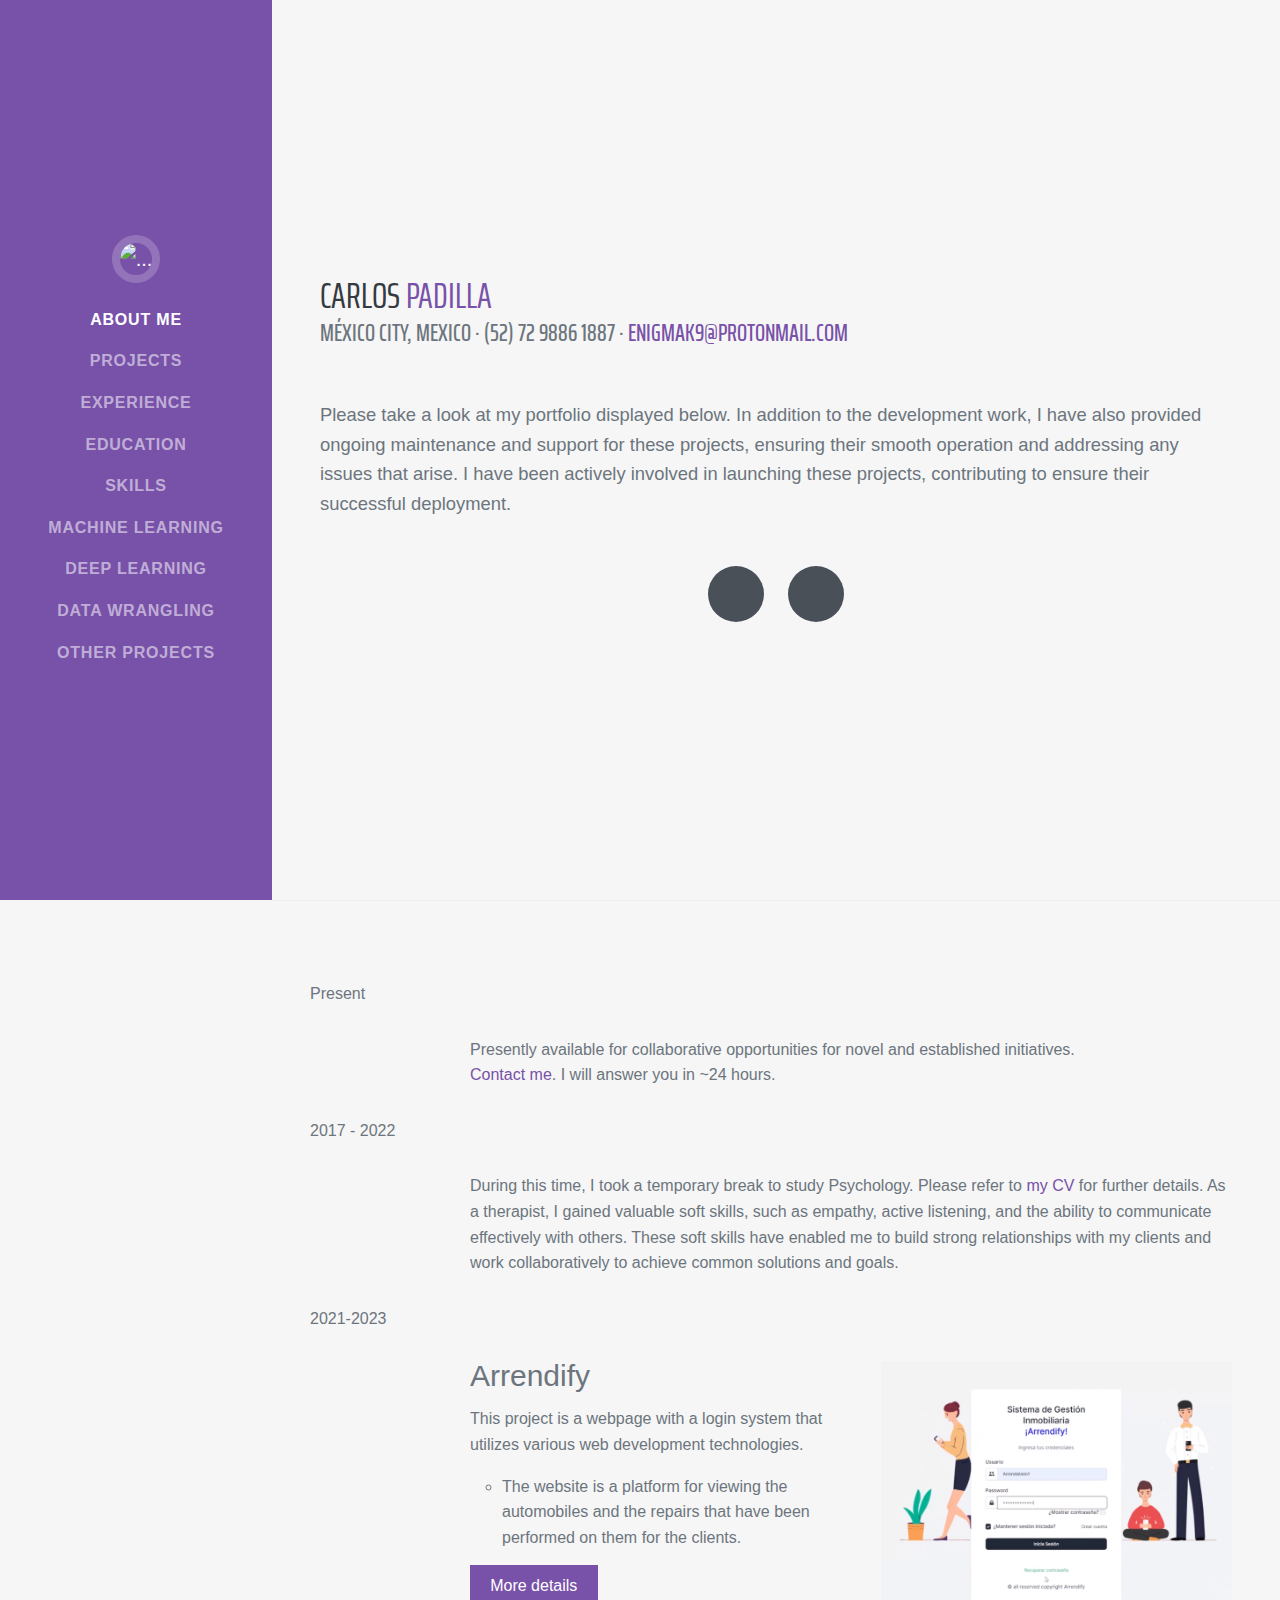
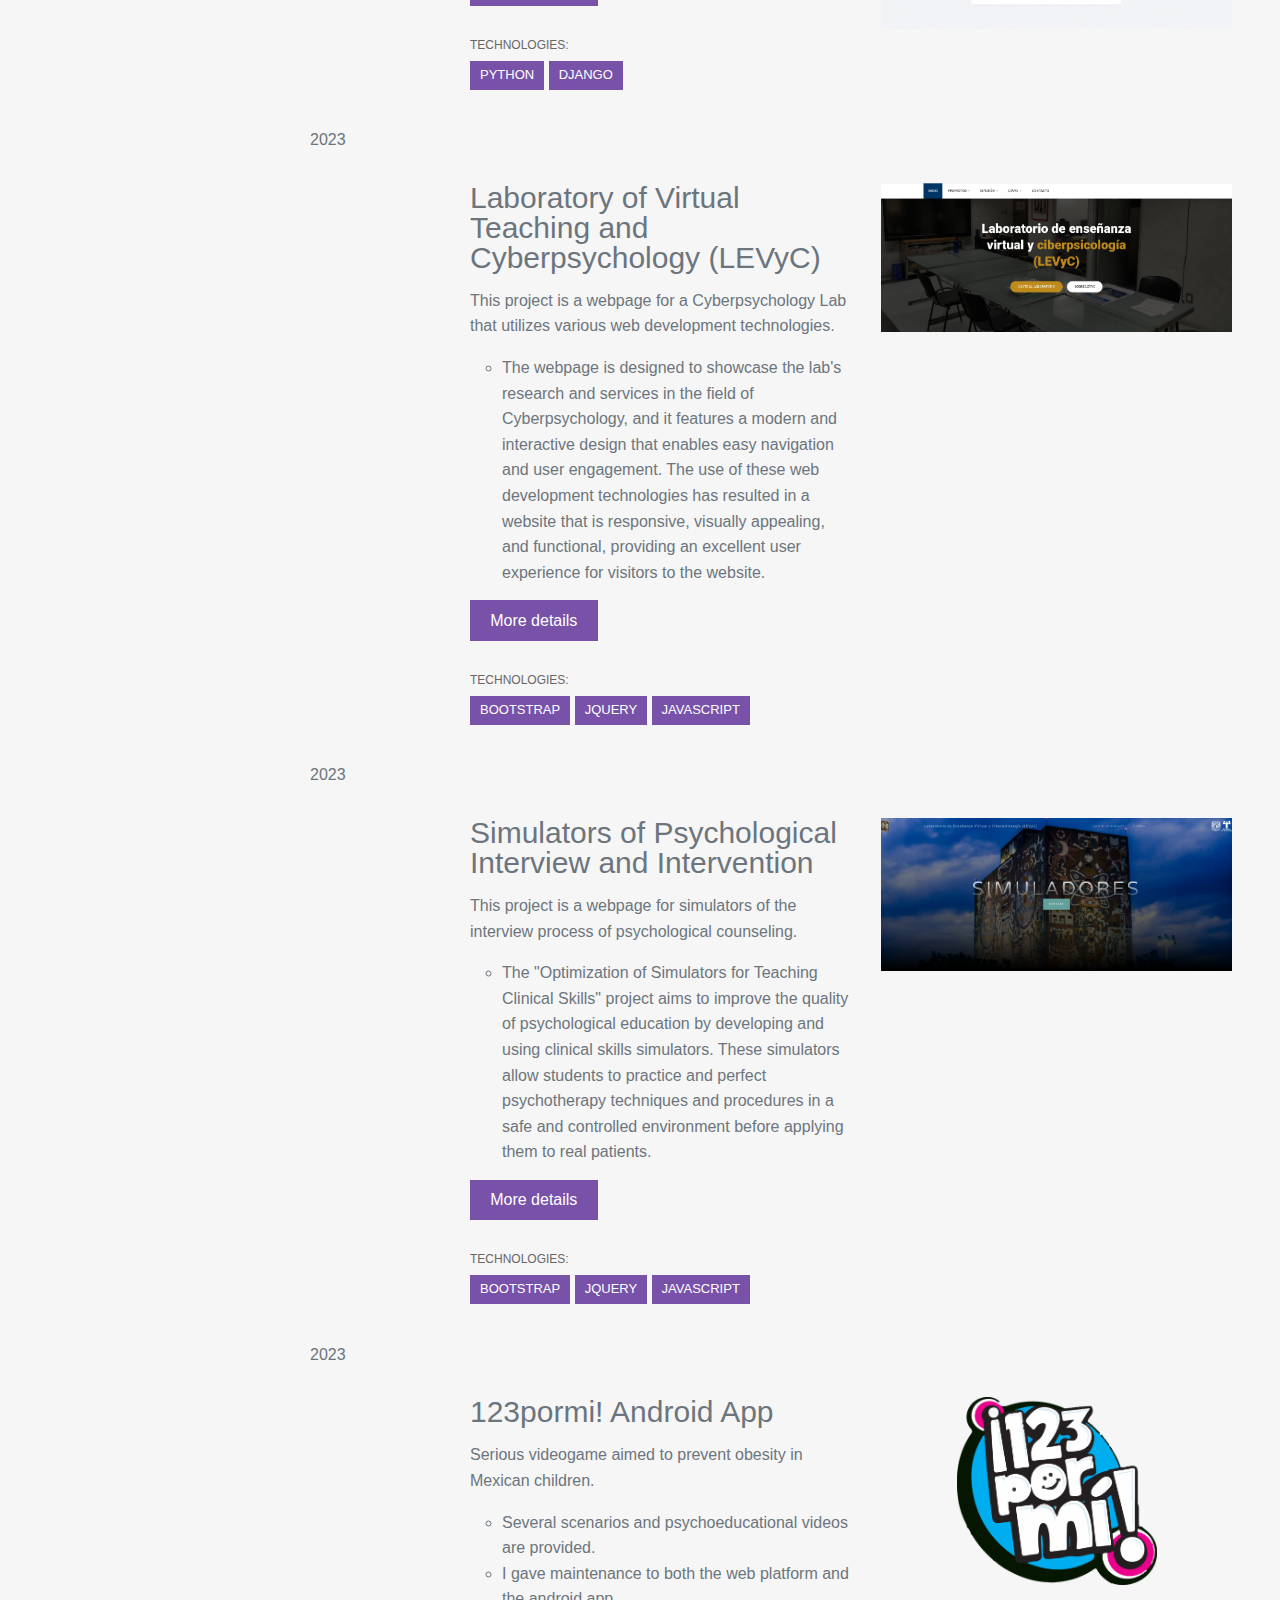
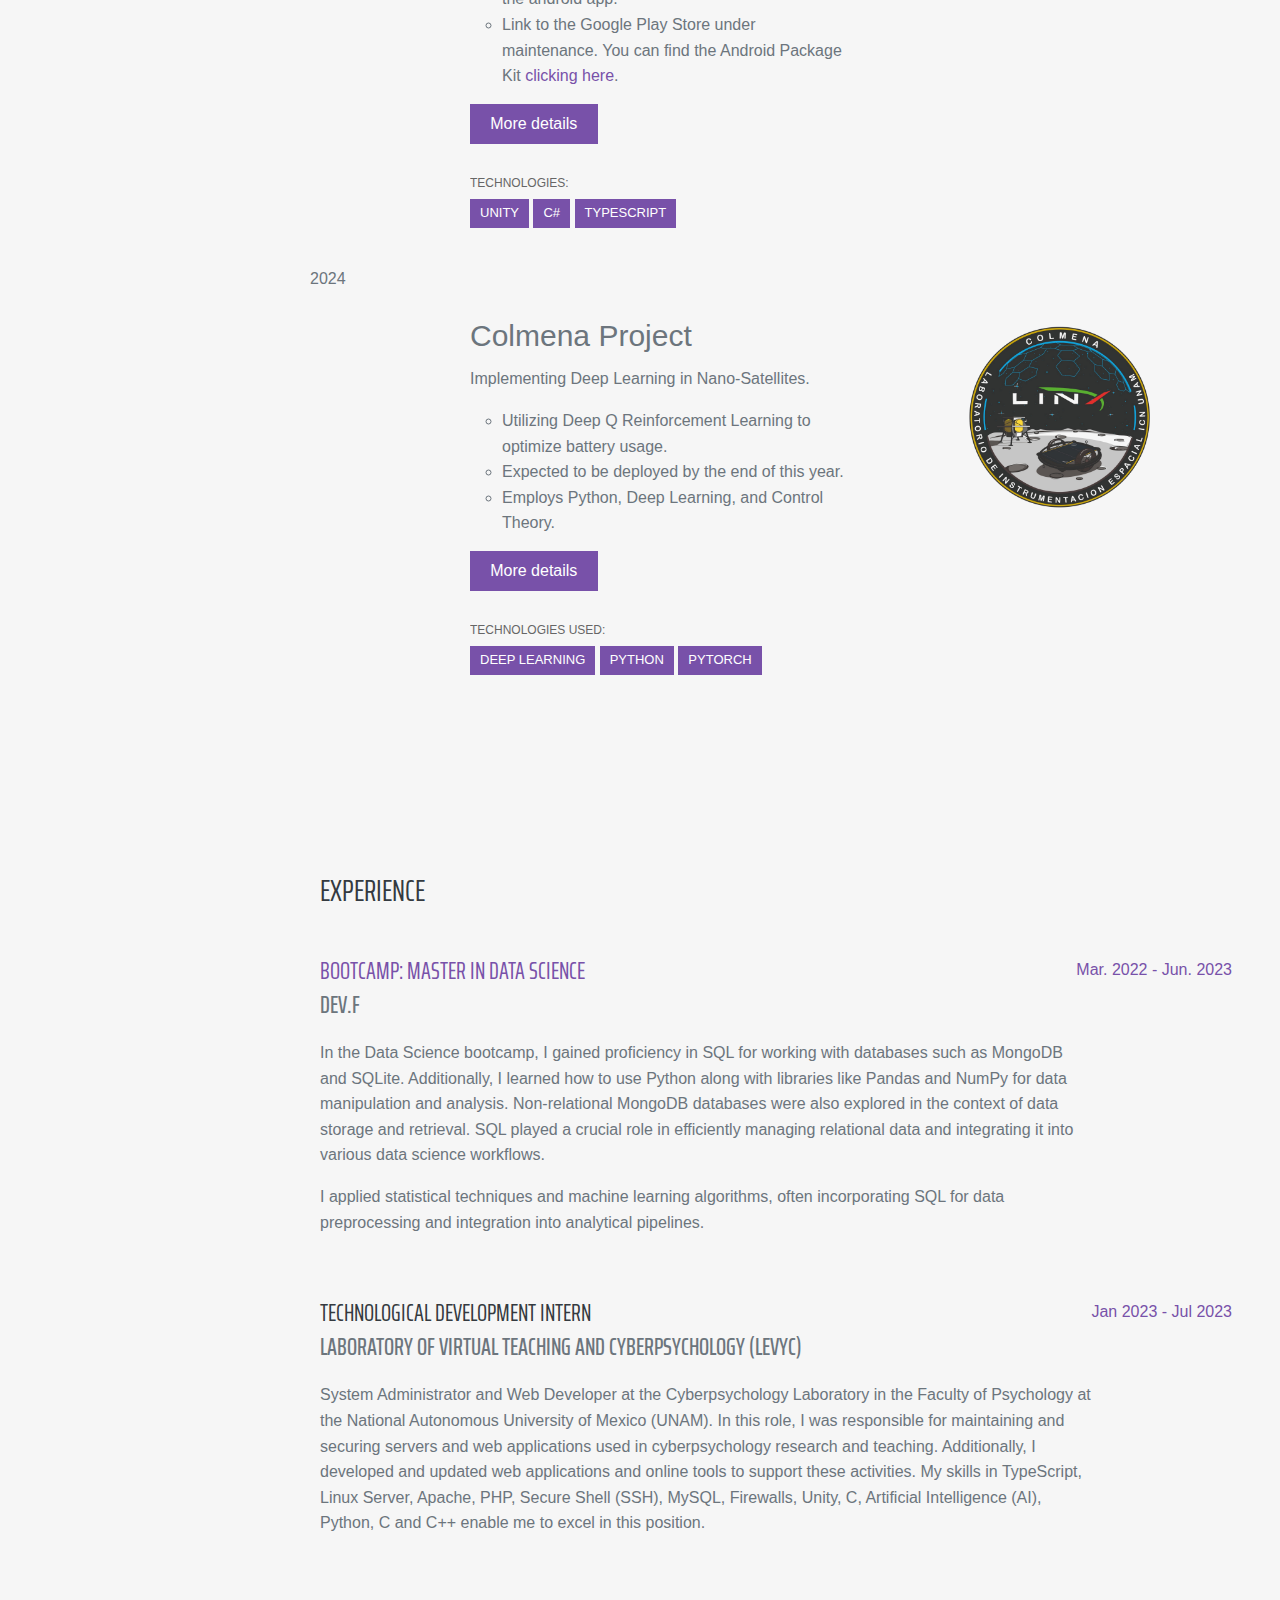
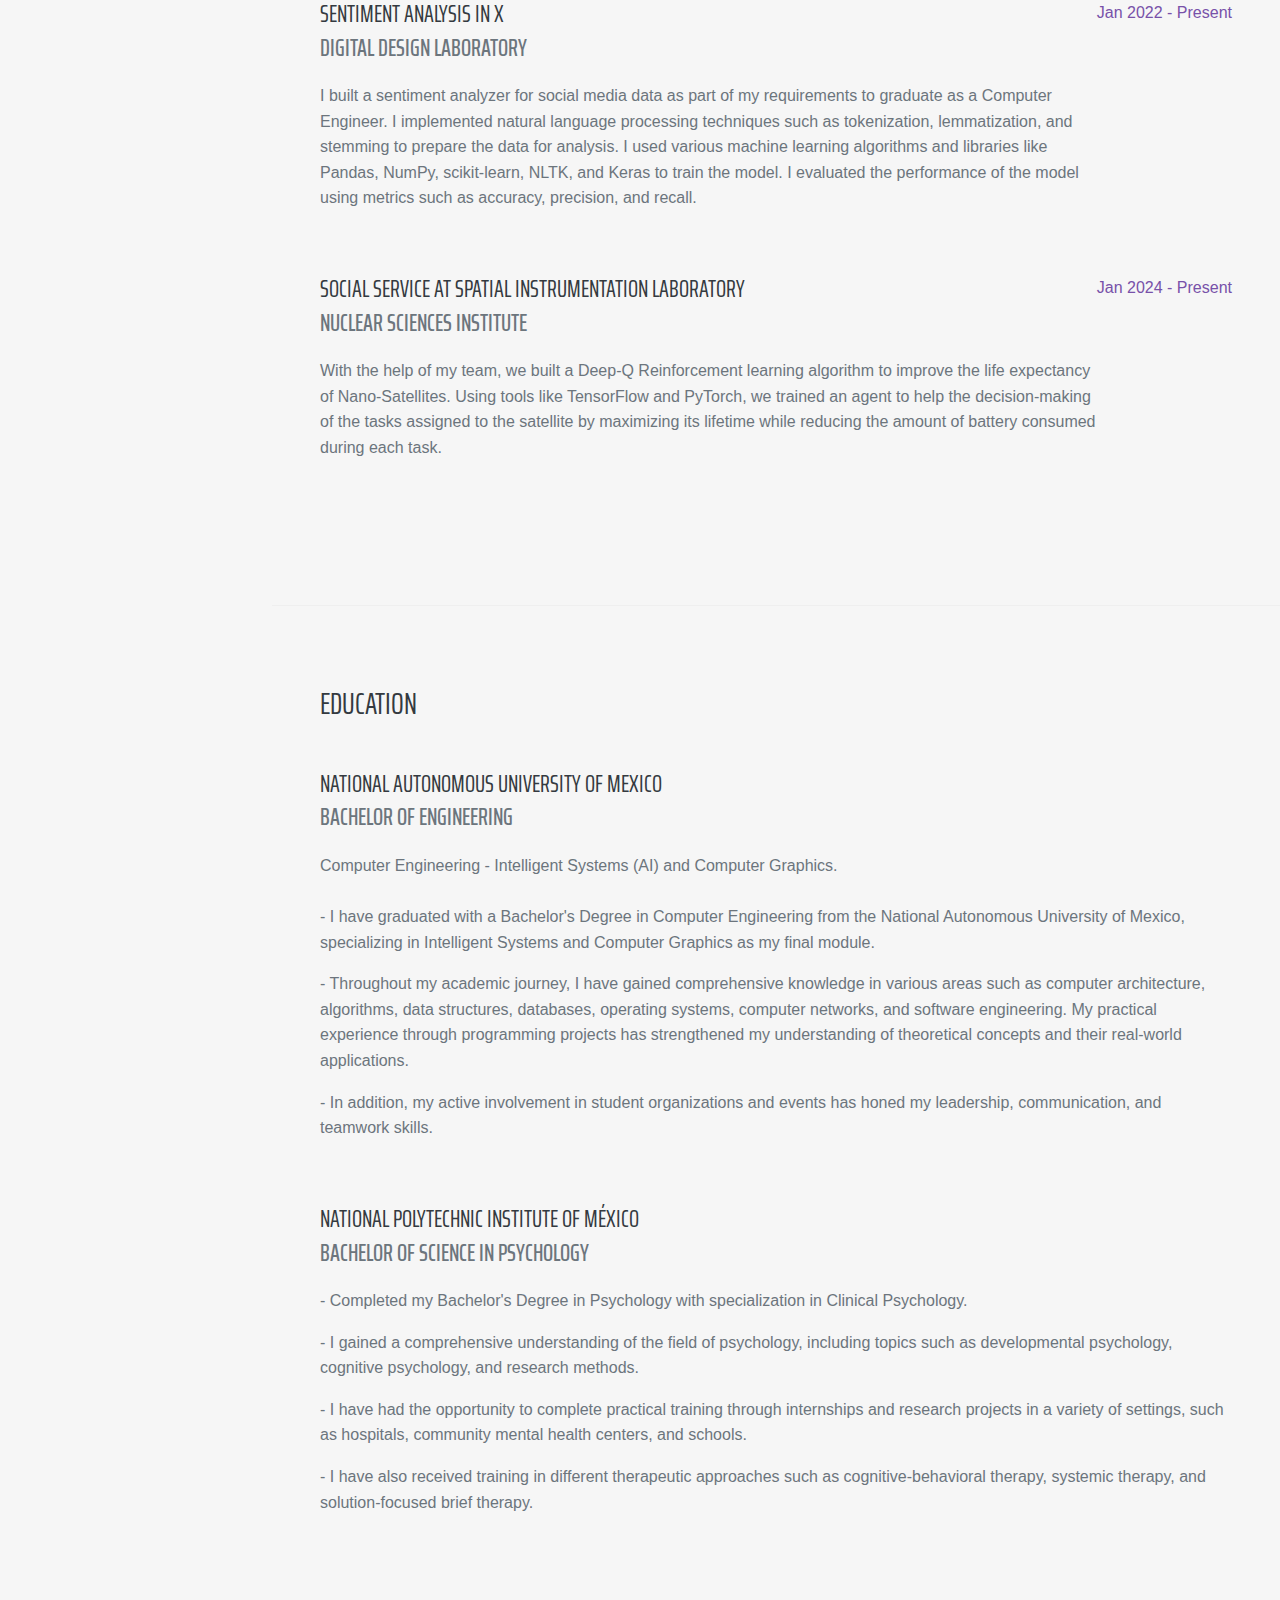
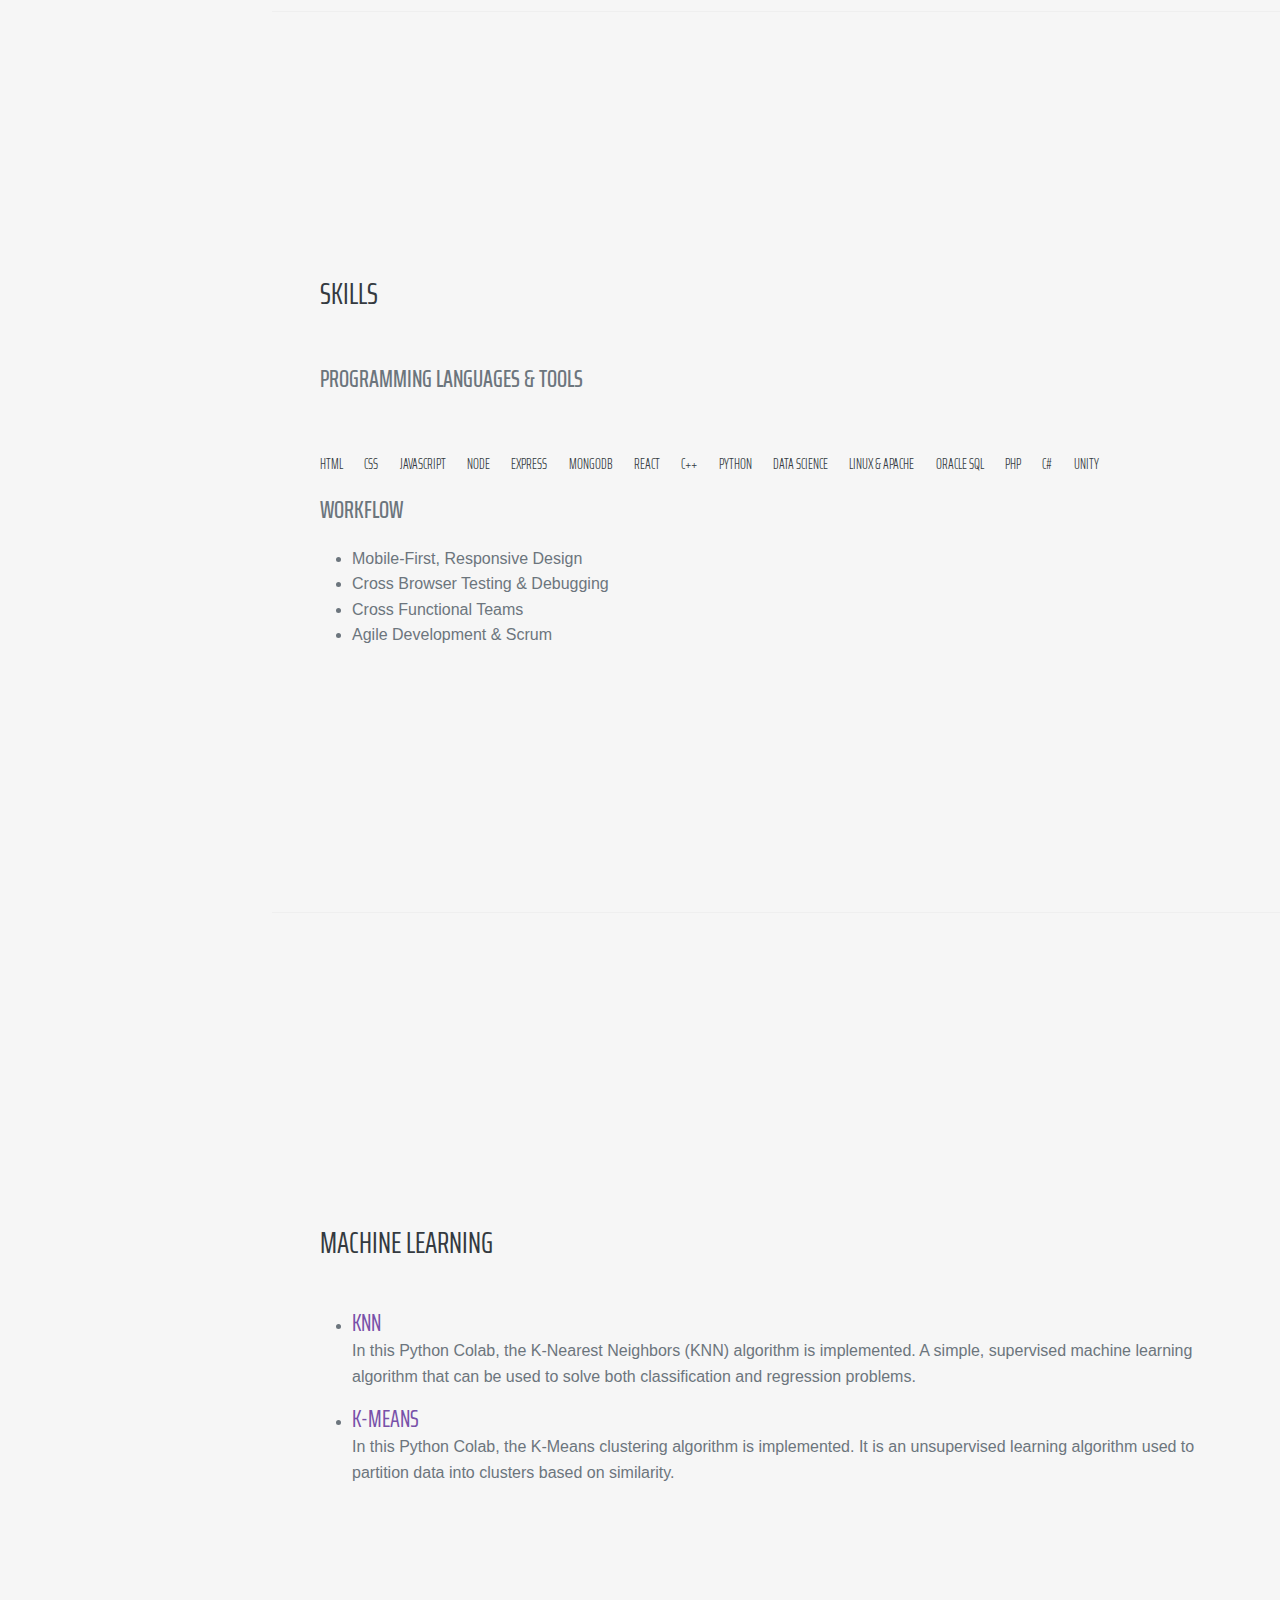
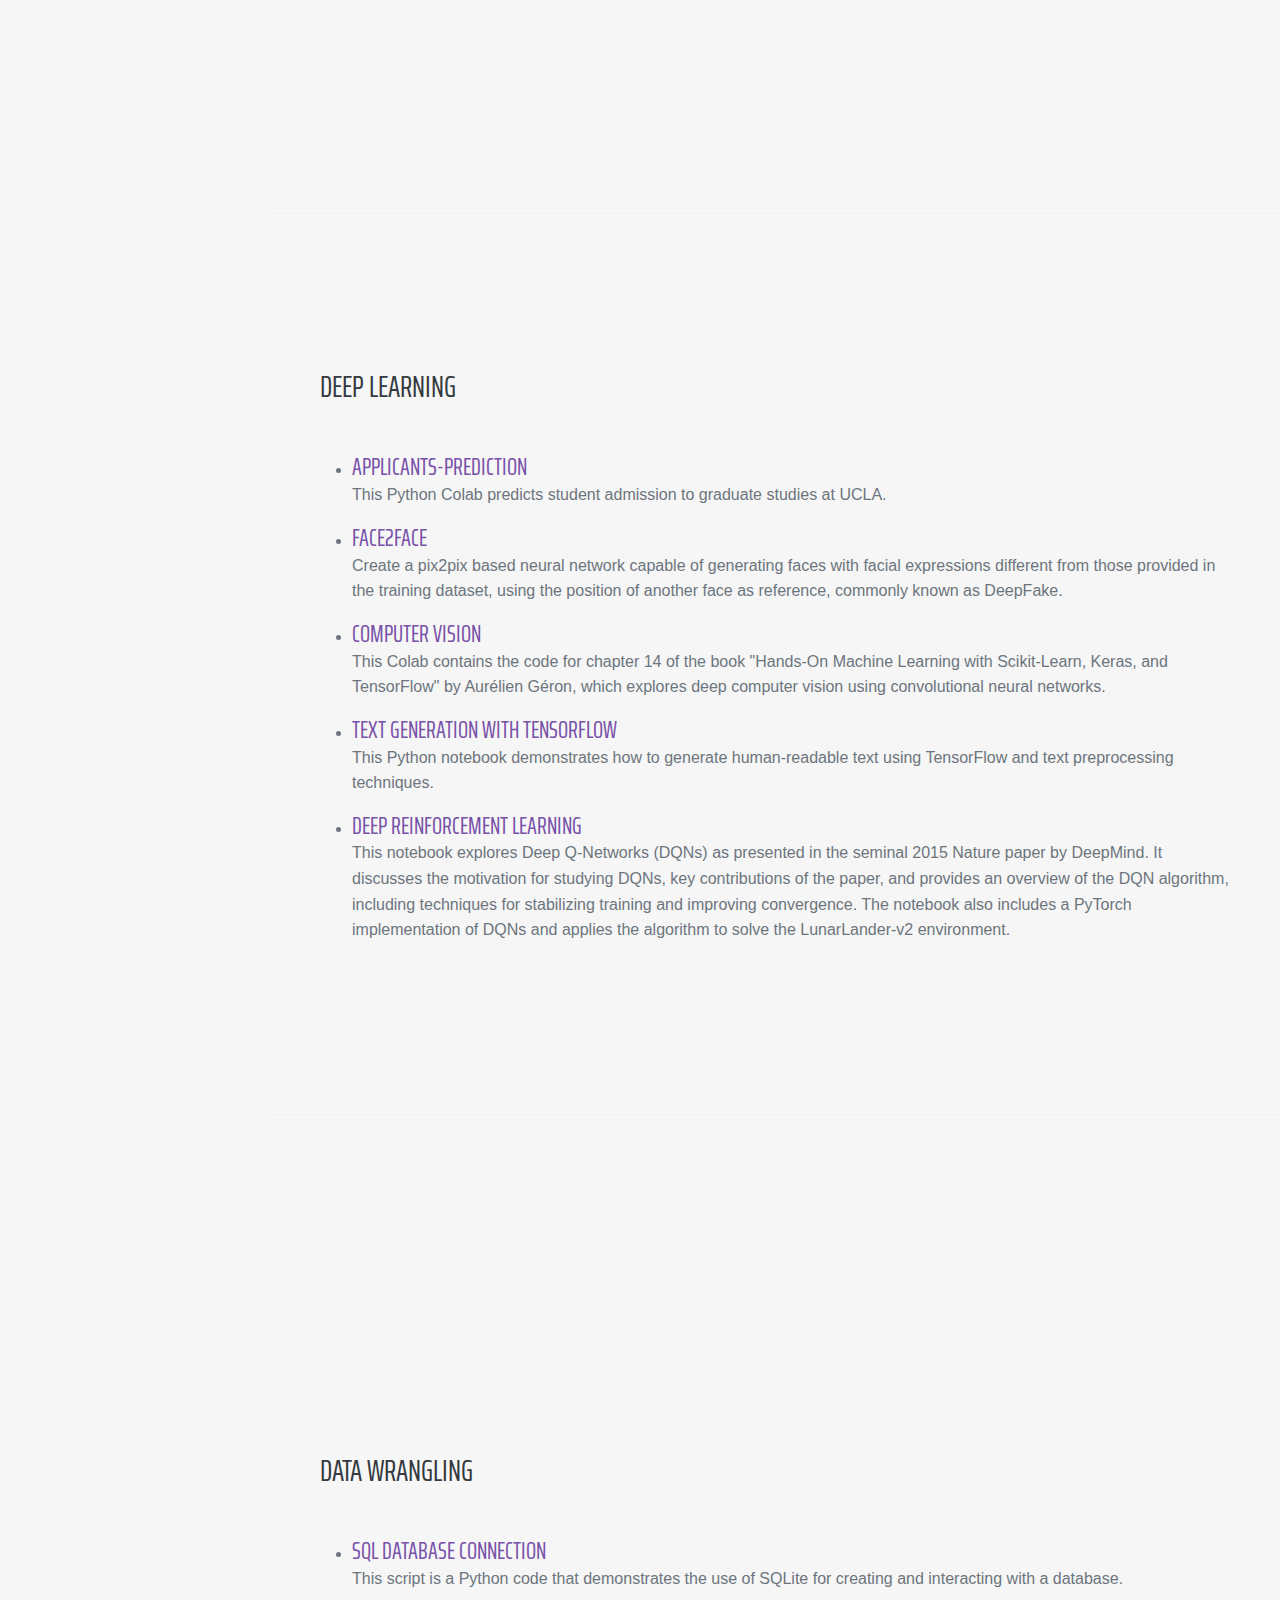
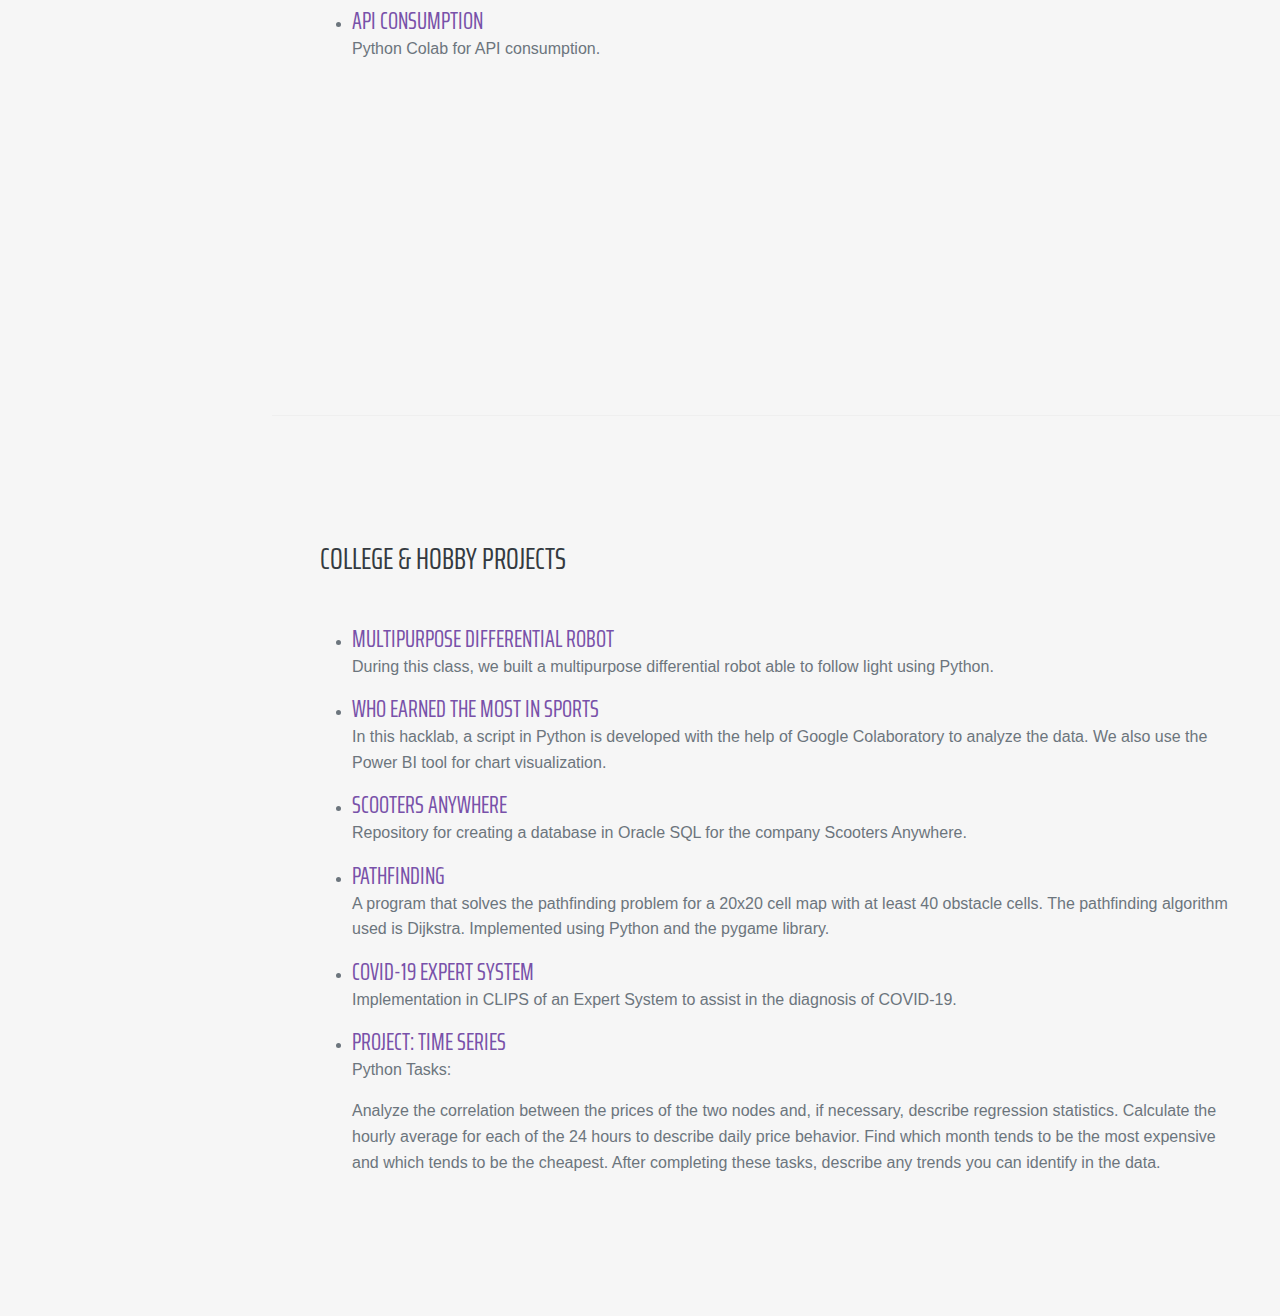
==== commit 61f116a6: "updated webpage" ====
--- a/index.html
+++ b/index.html
@@ -28,6 +28,11 @@
     />
     <!-- Core theme CSS (includes Bootstrap)-->
     <link href="/css/styles.css" rel="stylesheet" />
+    <!-- GLightbox CSS -->
+    <link
+      rel="stylesheet"
+      href="https://cdn.jsdelivr.net/npm/glightbox/dist/css/glightbox.min.css"
+    />
     <!-- Additional CSS styles-->
     <link href="/css/styles-projects.css" rel="stylesheet" />
   </head>
@@ -1071,7 +1076,9 @@
 
     <!-- Bootstrap core JS-->
     <script src="https://cdn.jsdelivr.net/npm/bootstrap@5.2.3/dist/js/bootstrap.bundle.min.js"></script>
+    <!-- GLightbox JS -->
+    <script src="https://cdn.jsdelivr.net/npm/glightbox/dist/js/glightbox.min.js"></script>
     <!-- Core theme JS-->
-    <script src="js/scripts.js"></script>
+    <script src="js/script.js"></script>
   </body>
 </html>
